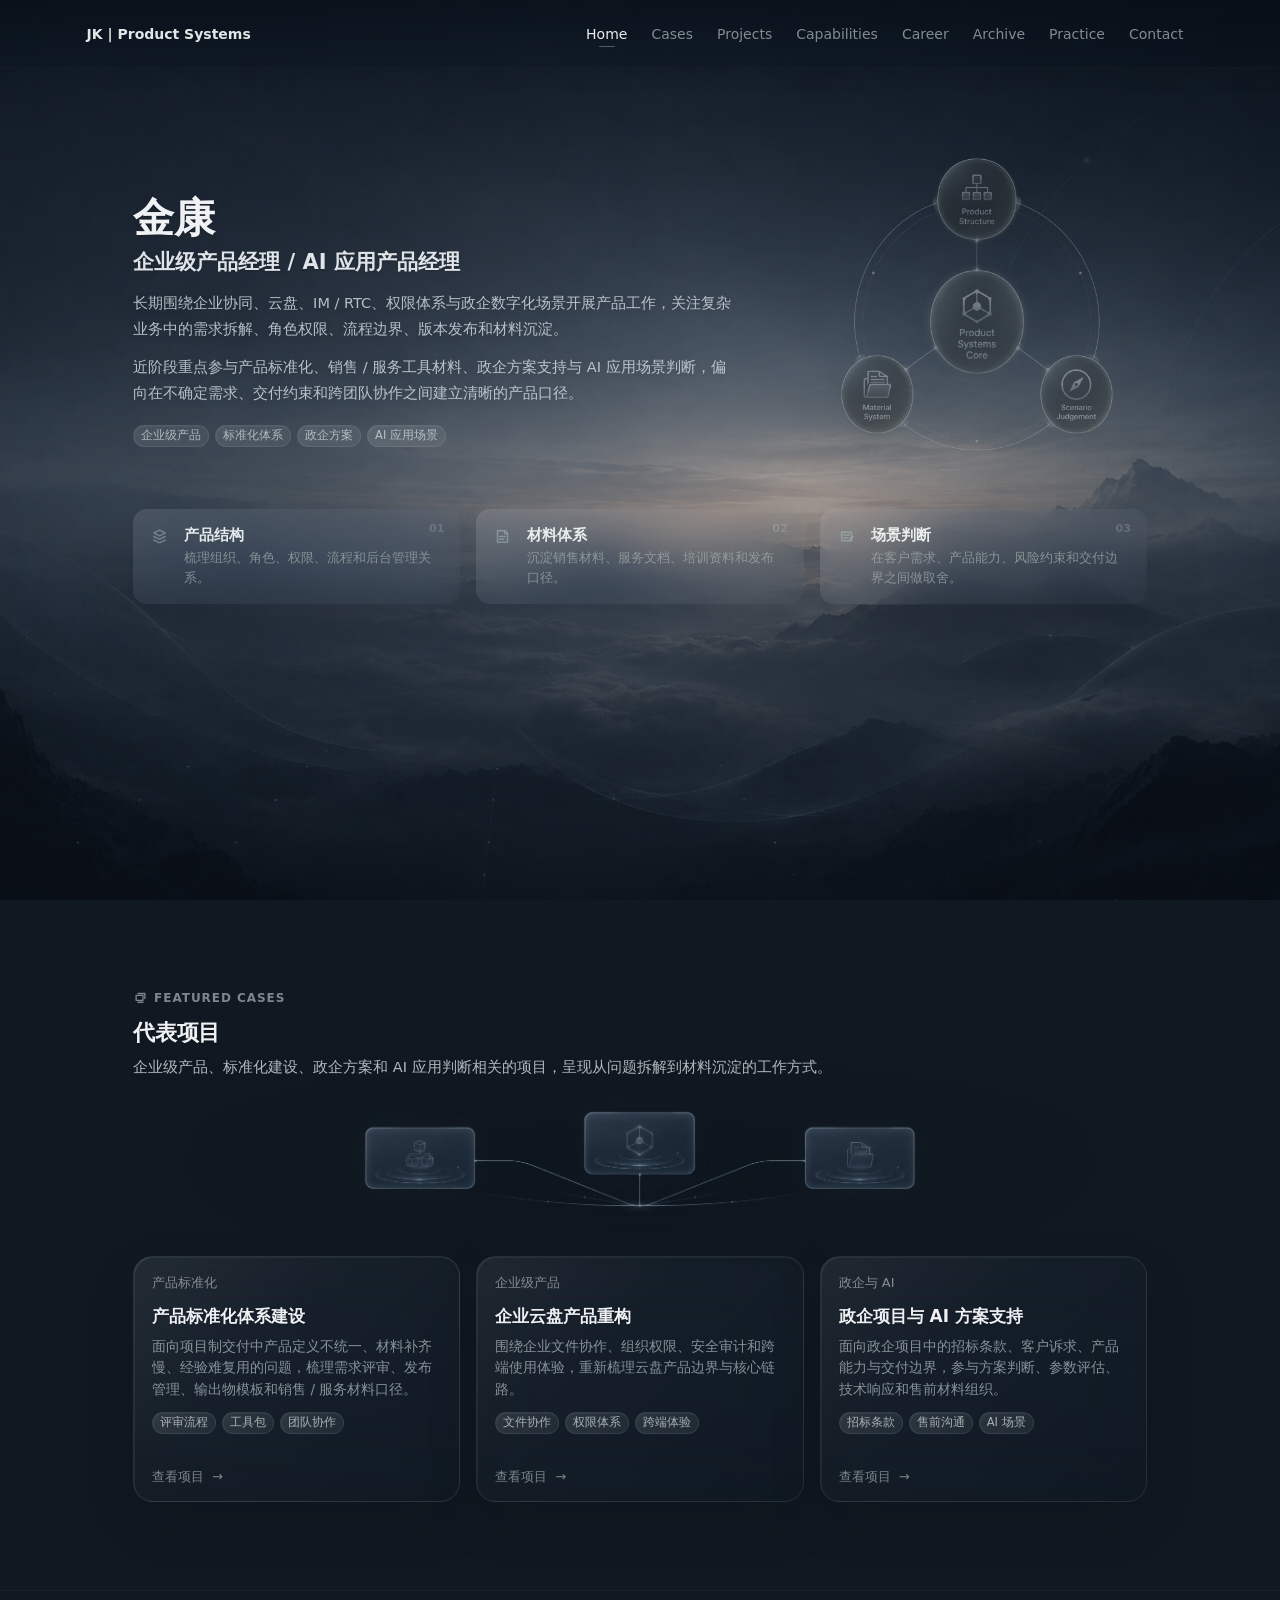
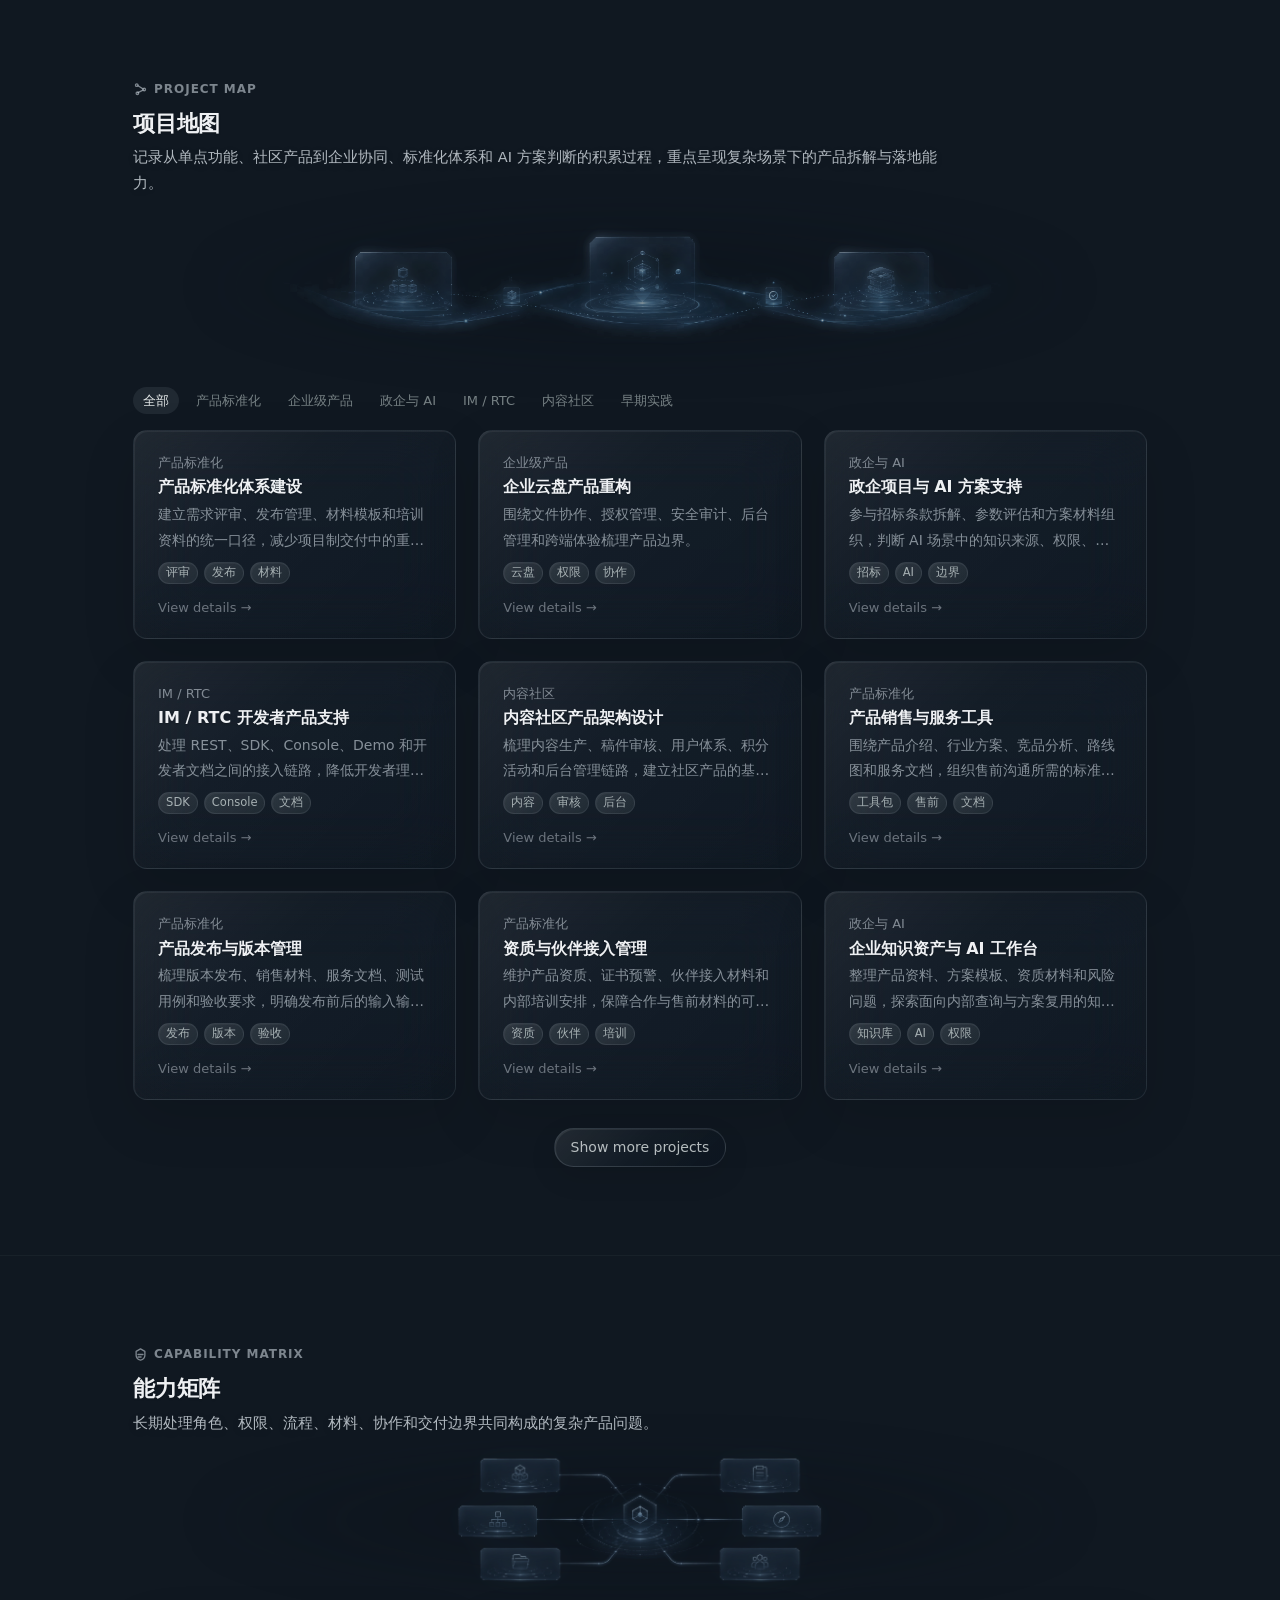
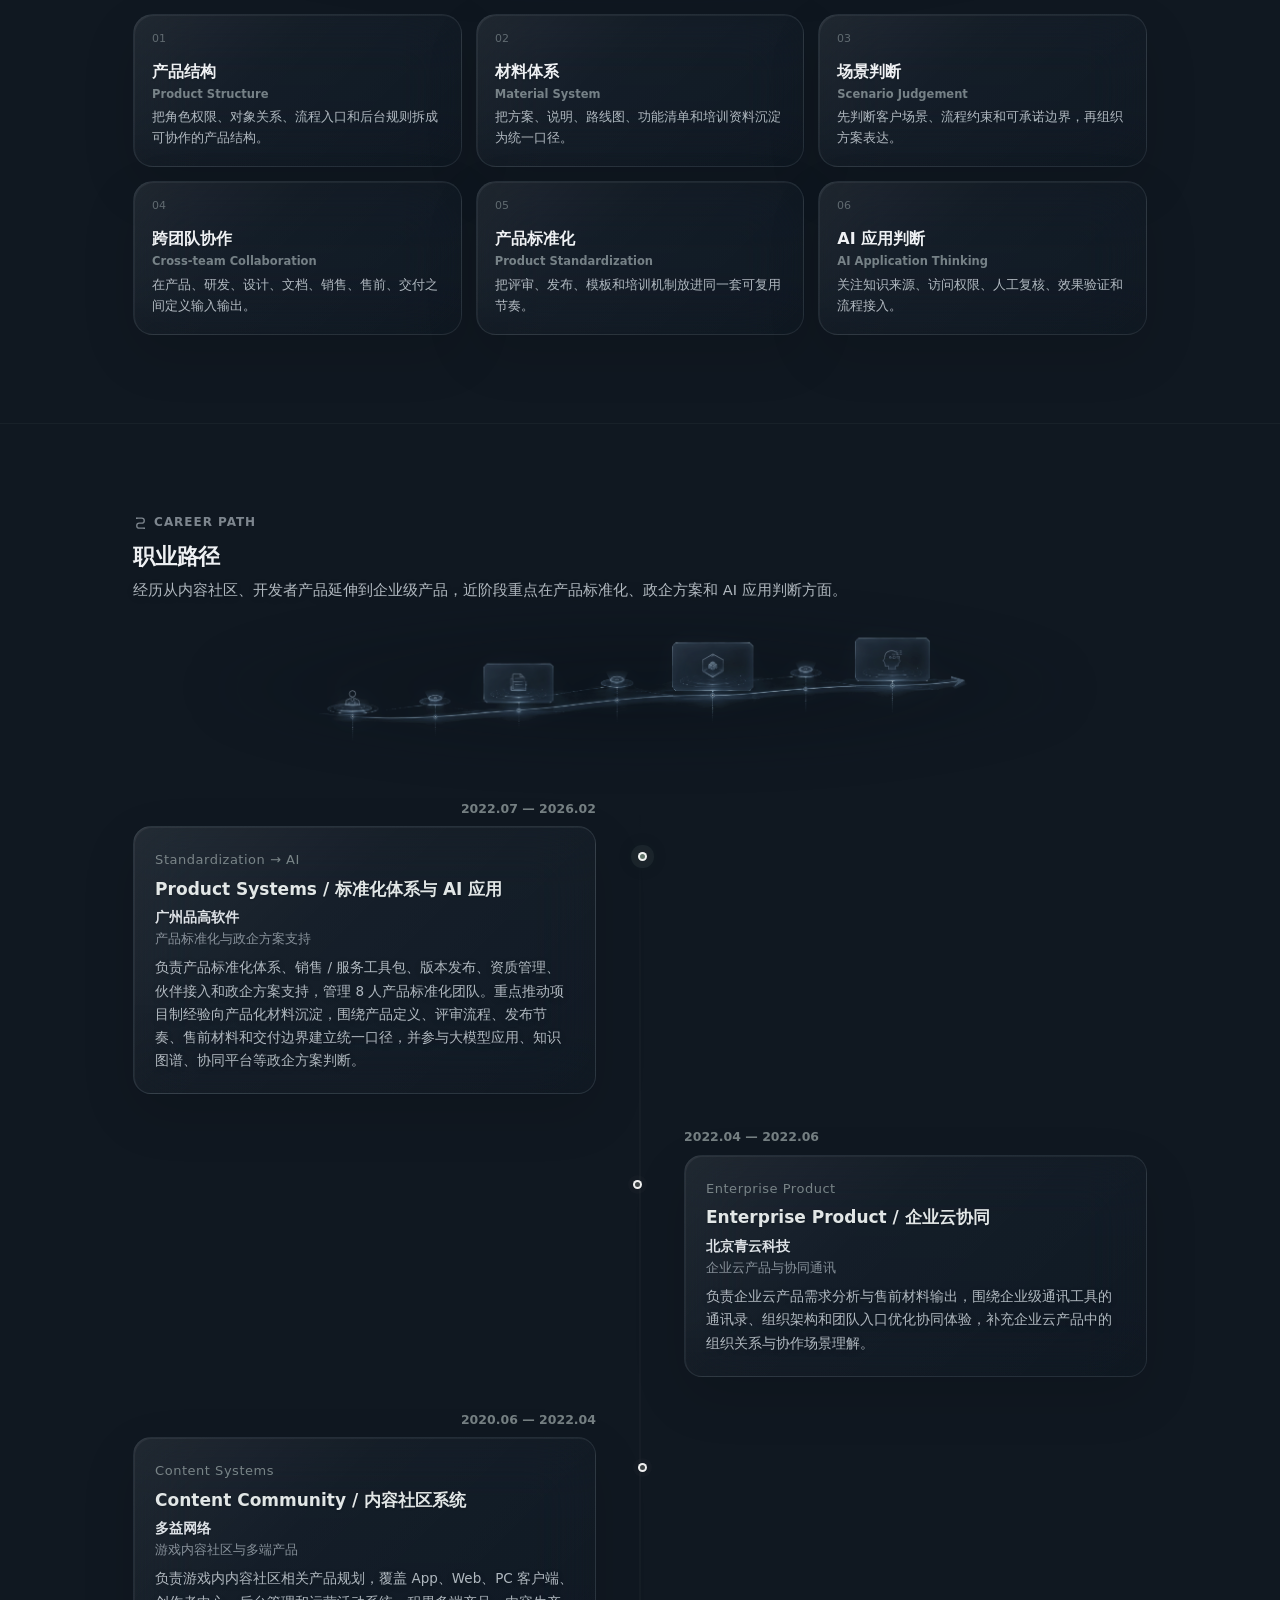
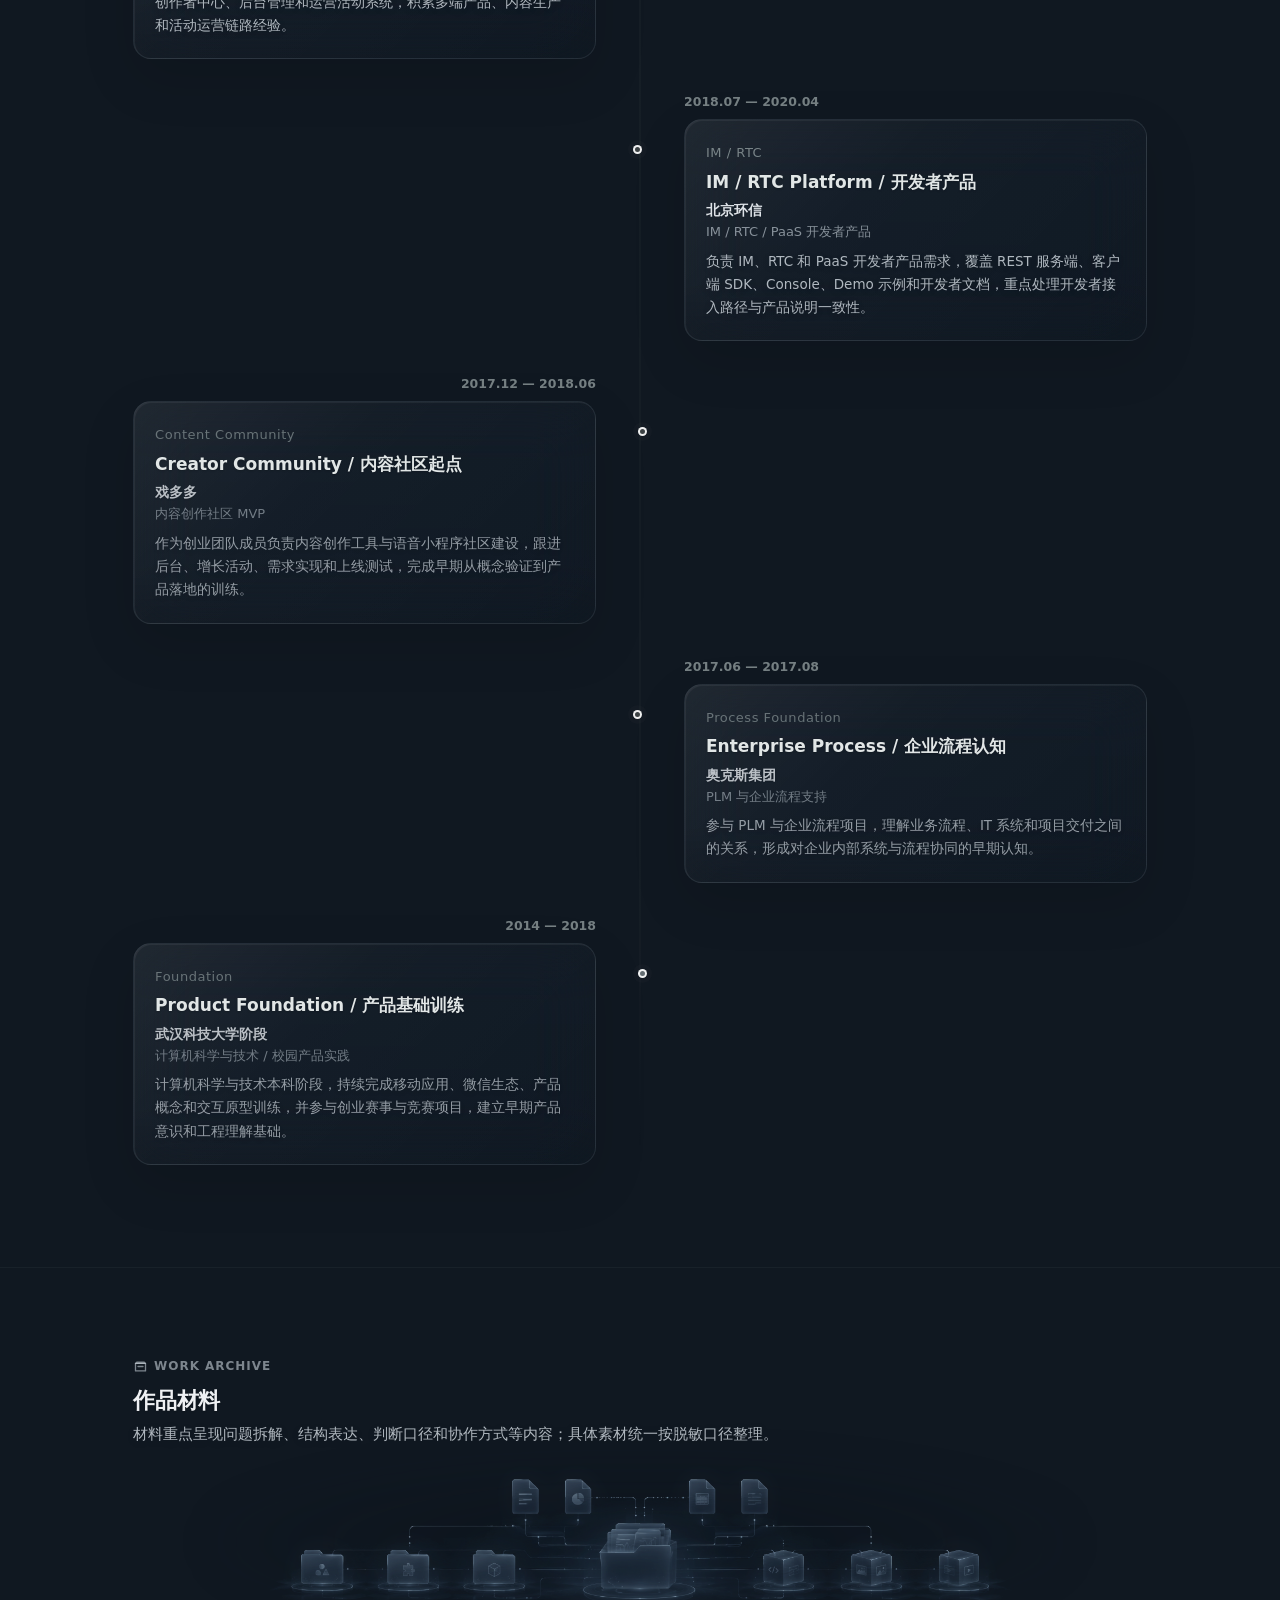
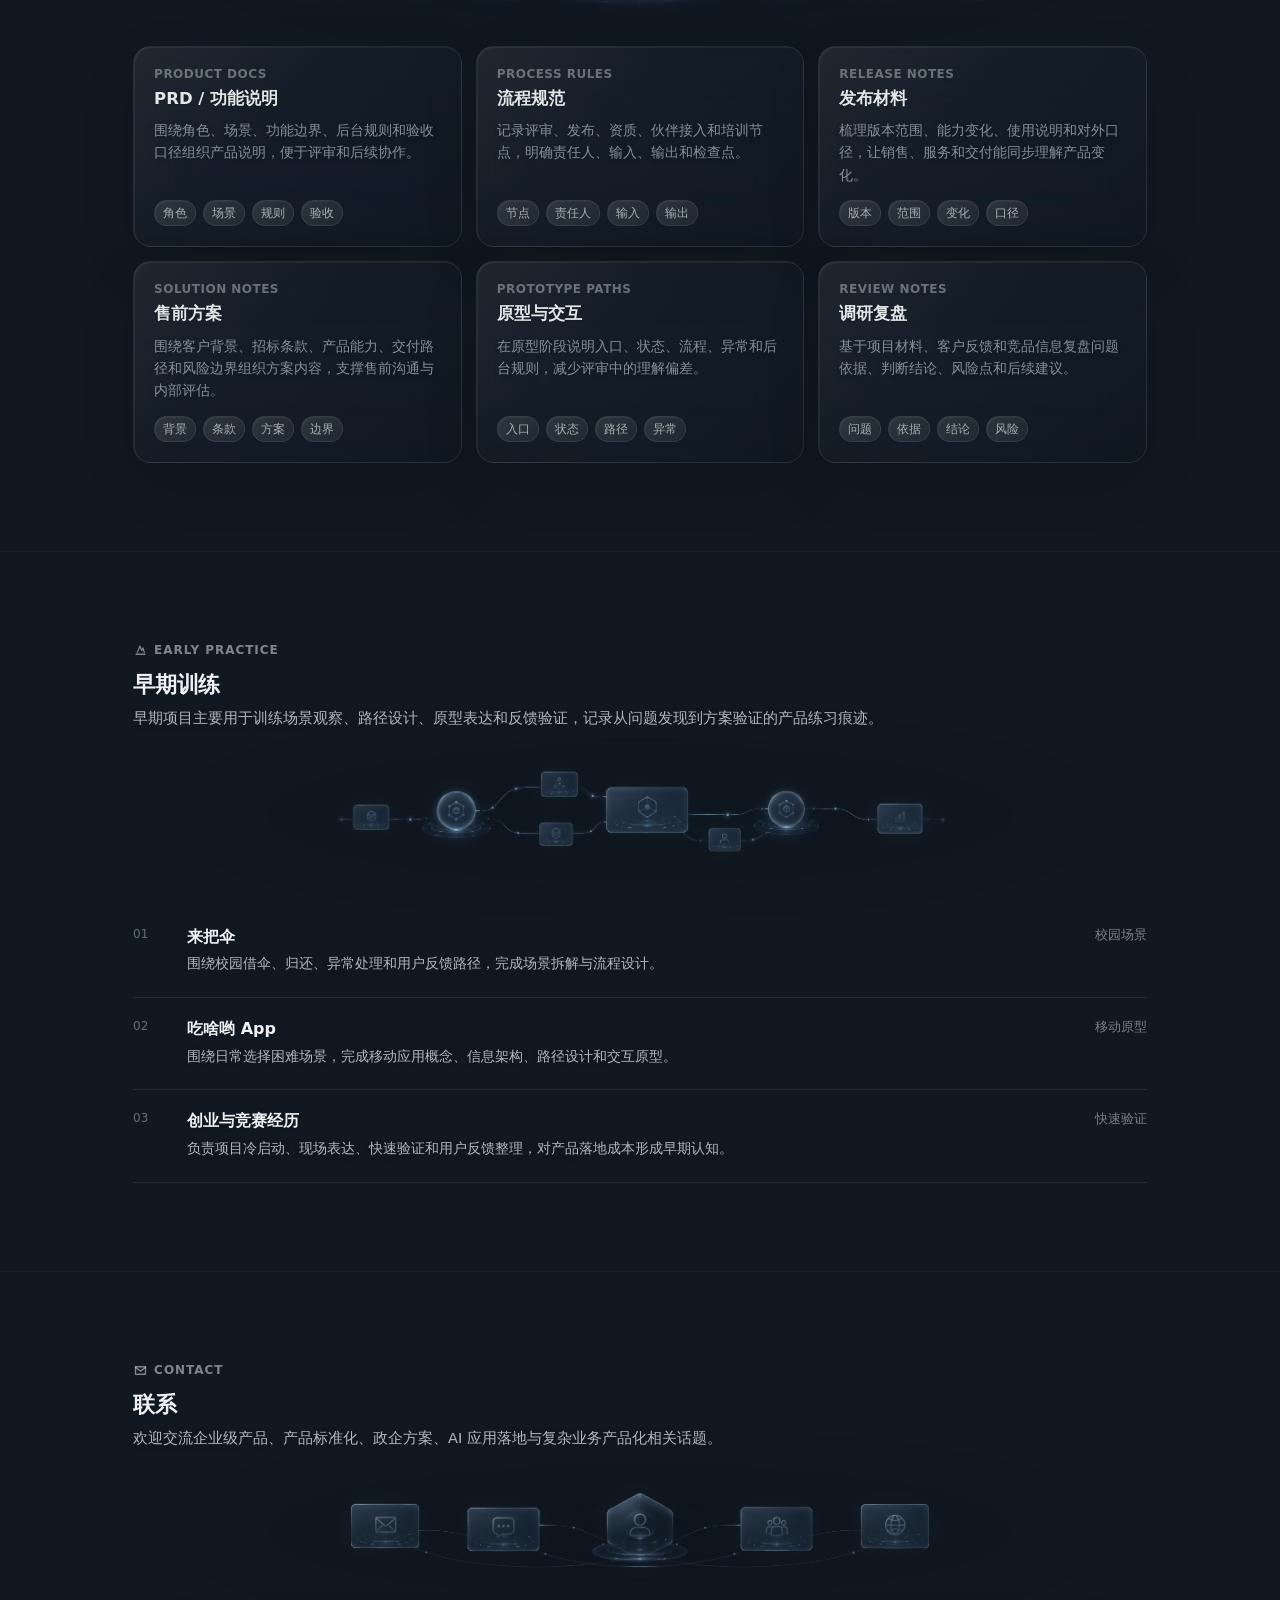
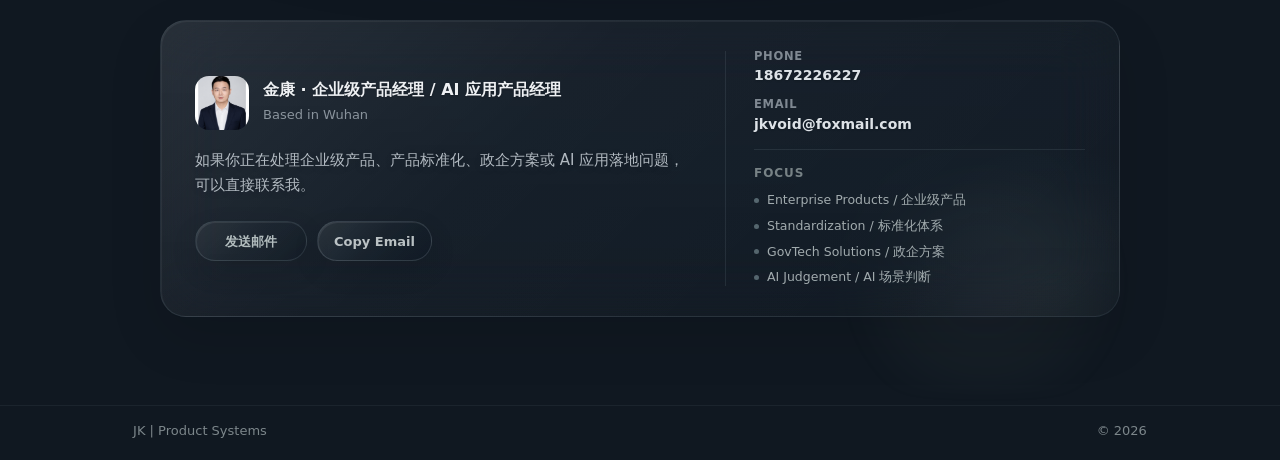
==== index.html @ fcf4d0f4 "update portfolio site" ====
<!doctype html>
<html lang="zh-CN">
<head>
  <meta charset="utf-8">
  <meta name="viewport" content="width=device-width, initial-scale=1">
  <title>JK | Product Systems</title>
  <meta name="description" content="金康的产品作品集，记录企业级产品、产品标准化、政企方案与 AI 应用相关的项目经历、材料体系和职业路径。">
  <link rel="icon" type="image/png" sizes="32x32" href="assets/favicon-32.png">
  <link rel="icon" type="image/png" sizes="48x48" href="assets/favicon-48.png">
  <link rel="apple-touch-icon" href="assets/apple-touch-icon.png">
  <link rel="stylesheet" href="assets/site.css?v=20260624-glass-polish">
</head>
<body id="top">
  <header class="site-header">
    <div class="site-container nav-shell">
      <a class="brand" href="#top" aria-label="返回首页" onclick="window.scrollTo(0, 0); window.history.pushState(null, '', '#top'); return false;">JK | Product Systems</a>
      <nav class="nav-links" aria-label="页面导航">
        <a href="#top" onclick="window.scrollTo(0, 0); window.history.pushState(null, '', '#top'); return false;">Home</a>
        <a href="#cases">Cases</a>
        <a href="#project-map">Projects</a>
        <a href="#capabilities">Capabilities</a>
        <a href="#career">Career</a>
        <a href="#archive">Archive</a>
        <a href="#early">Practice</a>
        <a href="#contact">Contact</a>
      </nav>
    </div>
  </header>

  <main>
    <section class="page-section hero" aria-labelledby="heroTitle">
      <div class="home-banner-section">
        <div class="home-banner">
          <img class="hero-banner" src="assets/generated/jk_website_assets/home-banner-product-systems.png" width="2172" height="724" alt="产品系统首页横幅图" decoding="async">
        </div>
      </div>
      <div class="site-container section-container hero-inner hero-layout home-intro-grid">
        <div class="hero-main hero-content home-intro-copy hero-copy">
          <h1 id="heroTitle" class="hero-name">金康</h1>
          <p class="hero-role">企业级产品经理 / AI 应用产品经理</p>
          <p class="hero-lead hero-copy">
            长期围绕企业协同、云盘、IM / RTC、权限体系与政企数字化场景开展产品工作，关注复杂业务中的需求拆解、角色权限、流程边界、版本发布和材料沉淀。
          </p>
          <p class="hero-lead hero-copy">
            近阶段重点参与产品标准化、销售 / 服务工具材料、政企方案支持与 AI 应用场景判断，偏向在不确定需求、交付约束和跨团队协作之间建立清晰的产品口径。
          </p>
          <div class="hero-keywords hero-tags home-tags" aria-label="核心方向">
            <span>企业级产品</span>
            <span>标准化体系</span>
            <span>政企方案</span>
            <span>AI 应用场景</span>
          </div>
          <div class="hero-actions" aria-label="首屏操作">
            <a class="hero-button hero-button--primary" href="#cases">查看代表项目</a>
            <a class="hero-button hero-button--secondary" href="#project-map">浏览项目地图</a>
          </div>
        </div>
        <div class="hero-stage hero-media" aria-hidden="true">
          <figure class="hero-stage__image-wrap">
            <img class="hero-stage__image hero-system-visual" src="assets/images/home_product_systems_true_alpha_clean.png" width="1122" height="1402" alt="" loading="lazy" decoding="async">
          </figure>
        </div>
      </div>
      <div class="site-container section-container method-strip hero-methods" aria-label="产品工作方法">
        <article>
          <svg viewBox="0 0 24 24" aria-hidden="true" focusable="false">
            <path d="M12 3 4 7l8 4 8-4-8-4Z"></path>
            <path d="m4 12 8 4 8-4"></path>
            <path d="m4 17 8 4 8-4"></path>
          </svg>
          <div>
            <h2>产品结构</h2>
            <p>梳理组织、角色、权限、流程和后台管理关系。</p>
          </div>
        </article>
        <article>
          <svg viewBox="0 0 24 24" aria-hidden="true" focusable="false">
            <path d="M8 4h8l3 3v13H5V4h3Z"></path>
            <path d="M15 4v4h4"></path>
            <path d="M8 12h8M8 16h6"></path>
          </svg>
          <div>
            <h2>材料体系</h2>
            <p>沉淀销售材料、服务文档、培训资料和发布口径。</p>
          </div>
        </article>
        <article>
          <svg viewBox="0 0 24 24" aria-hidden="true" focusable="false">
            <path d="M5 6h14v12H5z"></path>
            <path d="M8 10h2M12 10h4M8 14h5"></path>
            <path d="m16 14 2 2 3-4"></path>
          </svg>
          <div>
            <h2>场景判断</h2>
            <p>在客户需求、产品能力、风险约束和交付边界之间做取舍。</p>
          </div>
        </article>
      </div>
    </section>

    <section class="page-section section has-large-visual cases-section" id="cases" aria-labelledby="casesTitle">
      <div class="site-container section-container section-inner">
        <div class="section-heading">
          <span class="section-kicker">
            <svg class="kicker-icon" viewBox="0 0 24 24" aria-hidden="true" focusable="false">
              <path d="M5 7h11v8H5z"></path>
              <path d="M8 4h11v8"></path>
              <path d="M8 18h8"></path>
            </svg>
            FEATURED CASES
          </span>
          <h2 id="casesTitle">代表项目</h2>
          <p>企业级产品、标准化建设、政企方案和 AI 应用判断相关的项目，呈现从问题拆解到材料沉淀的工作方式。</p>
        </div>
        <figure class="section-illustration" aria-hidden="true">
          <img src="assets/images/section-illustrations-final/featured-cases.png" alt="" loading="lazy" decoding="async">
        </figure>
        <div class="case-grid cases-grid" id="featuredWork"></div>
      </div>
    </section>

    <section class="page-section section has-large-visual map-section" id="project-map" aria-labelledby="mapTitle">
      <div class="site-container section-container section-inner">
        <div class="section-heading">
          <span class="section-kicker">
            <svg class="kicker-icon" viewBox="0 0 24 24" aria-hidden="true" focusable="false">
              <path d="M6 7a2 2 0 1 0 0-4 2 2 0 0 0 0 4zM18 14a2 2 0 1 0 0-4 2 2 0 0 0 0 4zM7 20a2 2 0 1 0 0-4 2 2 0 0 0 0 4z"></path>
              <path d="M8 6l8 5M16 13l-8 4"></path>
            </svg>
            PROJECT MAP
          </span>
          <h2 id="mapTitle">项目地图</h2>
          <p>记录从单点功能、社区产品到企业协同、标准化体系和 AI 方案判断的积累过程，重点呈现复杂场景下的产品拆解与落地能力。</p>
        </div>
        <figure class="section-illustration" aria-hidden="true">
          <img src="assets/images/section-illustrations-final/projects-library.png" alt="" loading="lazy" decoding="async">
        </figure>
        <div class="map-controls">
          <div class="filter-bar" id="projectFilters" aria-label="项目分类筛选"></div>
        </div>
        <div class="project-map project-grid" id="projectLibrary"></div>
        <div class="map-actions">
          <button class="text-button" type="button" id="projectToggle" aria-expanded="false">Show more projects</button>
        </div>
      </div>
    </section>

    <section class="page-section section has-large-visual matrix-section" id="capabilities" aria-labelledby="capabilityTitle">
      <div class="site-container section-container section-inner">
        <div class="section-heading">
          <span class="section-kicker">
            <svg class="kicker-icon" viewBox="0 0 24 24" aria-hidden="true" focusable="false">
              <path d="M12 3l7 4v6c0 4-3 7-7 8-4-1-7-4-7-8V7z"></path>
              <path d="M8 12h8M8 16h5"></path>
            </svg>
            CAPABILITY MATRIX
          </span>
          <h2 id="capabilityTitle">能力矩阵</h2>
          <p>长期处理角色、权限、流程、材料、协作和交付边界共同构成的复杂产品问题。</p>
        </div>
        <figure class="section-illustration" aria-hidden="true">
          <img src="assets/images/section-illustrations-final/capability.png" alt="" loading="lazy" decoding="async">
        </figure>
        <div class="capability-matrix" id="capabilityMap"></div>
      </div>
    </section>

    <section class="page-section section has-large-visual career-section" id="career" aria-labelledby="careerTitle">
      <div class="site-container section-container section-inner career-layout">
        <div class="section-heading">
          <span class="section-kicker">
            <svg class="kicker-icon" viewBox="0 0 24 24" aria-hidden="true" focusable="false">
              <path d="M6 5h8a4 4 0 0 1 0 8H10a4 4 0 0 0 0 8h8"></path>
              <path d="M6 5h.01M18 21h.01"></path>
            </svg>
            CAREER PATH
          </span>
          <h2 id="careerTitle">职业路径</h2>
          <p>经历从内容社区、开发者产品延伸到企业级产品，近阶段重点在产品标准化、政企方案和 AI 应用判断方面。</p>
        </div>
        <figure class="section-illustration" aria-hidden="true">
          <img src="assets/images/section-illustrations-final/career-path.png" alt="" loading="lazy" decoding="async">
        </figure>
        <div class="timeline" id="careerPath"></div>
      </div>
    </section>

    <section class="page-section section has-large-visual archive-section" id="archive" aria-labelledby="archiveTitle">
      <div class="site-container section-container section-inner">
        <div class="section-heading">
          <span class="section-kicker">
            <svg class="kicker-icon" viewBox="0 0 24 24" aria-hidden="true" focusable="false">
              <path d="M4 7h16v12H4z"></path>
              <path d="M6 5h12l2 2H4z"></path>
              <path d="M8 12h8"></path>
            </svg>
            WORK ARCHIVE
          </span>
          <h2 id="archiveTitle">作品材料</h2>
          <p>材料重点呈现问题拆解、结构表达、判断口径和协作方式等内容；具体素材统一按脱敏口径整理。</p>
        </div>
        <figure class="section-illustration" aria-hidden="true">
          <img src="assets/images/section-illustrations-final/work-archive.png" alt="" loading="lazy" decoding="async">
        </figure>
        <div class="materials-wall archive-grid" id="workArchive"></div>
      </div>
    </section>

    <section class="page-section section has-large-visual early-section" id="early" aria-labelledby="earlyTitle">
      <div class="site-container section-container section-inner early-layout">
        <div class="section-heading">
          <span class="section-kicker">
            <svg class="kicker-icon" viewBox="0 0 24 24" aria-hidden="true" focusable="false">
              <path d="M5 18h14"></path>
              <path d="M7 15l4-10 3 7 2-4 2 7"></path>
            </svg>
            EARLY PRACTICE
          </span>
          <h2 id="earlyTitle">早期训练</h2>
          <p>早期项目主要用于训练场景观察、路径设计、原型表达和反馈验证，记录从问题发现到方案验证的产品练习痕迹。</p>
        </div>
        <figure class="section-illustration" aria-hidden="true">
          <img src="assets/images/section-illustrations-final/early-practice.png" alt="" loading="lazy" decoding="async">
        </figure>
        <div class="early-list" id="earlyPractice"></div>
      </div>
    </section>

    <section class="page-section section contact-section" id="contact" aria-labelledby="contactTitle">
      <div class="site-container section-container section-inner contact-layout">
        <div class="section-heading">
          <span class="section-kicker">
            <svg class="kicker-icon" viewBox="0 0 24 24" aria-hidden="true" focusable="false">
              <path d="M4 6h16v12H4z"></path>
              <path d="M4 7l8 6 8-6"></path>
            </svg>
            CONTACT
          </span>
          <h2 id="contactTitle">联系</h2>
          <p>欢迎交流企业级产品、产品标准化、政企方案、AI 应用落地与复杂业务产品化相关话题。</p>
        </div>
        <figure class="section-illustration" aria-hidden="true">
          <img src="assets/images/section-illustrations-final/contact.png" alt="" loading="lazy" decoding="async">
        </figure>
        <div class="contact-panel">
          <div class="contact-body" id="contactBody"></div>
        </div>
      </div>
    </section>
  </main>

  <footer class="site-footer">
    <div class="site-container section-container footer-inner">
      <span>JK | Product Systems</span>
      <span>© 2026</span>
    </div>
  </footer>

  <script src="assets/site.js?v=20260613-final-polish"></script>
</body>
</html>
---- assets/site.css ----
:root {
  --page-max: 1240px;
  --header-height: 68px;
  --section-anchor-offset: 96px;
  --section-padding-top: clamp(64px, 7vw, 88px);
  --section-padding-bottom: clamp(64px, 7vw, 88px);
  --section-content-gap: 28px;
  --section-gap: 96px;
  --content-max: 1180px;
  --container-pad: clamp(24px, 4.5vw, 64px);
  --bg: #F3F1EC;
  --bg-soft: #F8F6F2;
  --surface: rgba(255, 255, 255, 0.9);
  --surface-plain: #FFFFFF;
  --surface-soft: rgba(246, 244, 240, 0.92);
  --surface-glass: rgba(255, 255, 255, 0.72);
  --tag: rgba(237, 236, 232, 0.94);
  --tag-text: #595C59;
  --ink: #101412;
  --heading: #202722;
  --text: #424542;
  --muted: #676B67;
  --faint: #878A84;
  --line: rgba(92, 96, 92, 0.14);
  --line-strong: rgba(64, 68, 64, 0.22);
  --accent-soft: #E7E4DE;
  --accent-muted: #6B746F;
  --accent-blue: #AFC1C8;
  --accent-sage: #BFC7C1;
  --accent-warm: #D8CCB8;
  --shadow: 0 12px 26px rgba(37, 41, 37, 0.07);
  --shadow-soft: 0 8px 18px rgba(37, 41, 37, 0.05);
  --shadow-glow: 0 16px 34px rgba(96, 105, 100, 0.08);
  --max: var(--page-max);
  --radius: 14px;
  --radius-lg: 28px;
  --ease: 200ms ease;
  --motion-ease: cubic-bezier(0.22, 0.61, 0.36, 1);
  --motion-soft: cubic-bezier(0.16, 1, 0.3, 1);
  --motion-duration: 680ms;
  --content-pad: clamp(64px, 10.4vw, 176px);
}

* {
  box-sizing: border-box;
}

html {
  scroll-behavior: smooth;
  scroll-padding-top: var(--section-anchor-offset);
}

section[id],
.page-section,
.section,
.section-block {
  scroll-margin-top: var(--section-anchor-offset);
}

body {
  position: relative;
  isolation: isolate;
  margin: 0;
  overflow-x: hidden;
  min-height: 100vh;
  background:
    linear-gradient(180deg, rgba(255, 255, 255, 0.36) 0%, rgba(246, 245, 242, 0.8) 42%, var(--bg) 100%),
    var(--bg);
  color: var(--text);
  font-family: Inter, "PingFang SC", "Microsoft YaHei", system-ui, sans-serif;
  font-size: 15.5px;
  font-weight: 400;
  line-height: 1.68;
  letter-spacing: 0;
}

body::before,
body::after {
  content: "";
  position: fixed;
  inset: 0;
  pointer-events: none;
}

body::before {
  z-index: -2;
  background:
    radial-gradient(ellipse at 18% 12%, rgba(186, 204, 214, 0.2), transparent 34%),
    radial-gradient(ellipse at 82% 6%, rgba(232, 220, 202, 0.22), transparent 32%),
    radial-gradient(ellipse at 62% 48%, rgba(248, 248, 246, 0.82), transparent 42%),
    radial-gradient(ellipse at 18% 78%, rgba(219, 225, 229, 0.18), transparent 36%),
    radial-gradient(ellipse at 86% 86%, rgba(225, 213, 198, 0.16), transparent 34%);
  filter: blur(18px);
  opacity: 0.92;
  transform: translate3d(0, 0, 0) scale(1.06);
  animation: ambientDrift 24s var(--motion-soft) infinite alternate;
}

body::after {
  z-index: -1;
  opacity: 0.24;
  background-image:
    radial-gradient(circle at center, rgba(58, 58, 54, 0.032) 0 0.7px, transparent 0.8px),
    linear-gradient(rgba(70, 70, 66, 0.026) 1px, transparent 1px),
    linear-gradient(90deg, rgba(70, 70, 66, 0.022) 1px, transparent 1px);
  background-size: 9px 9px, 64px 64px, 64px 64px;
  mask-image: linear-gradient(180deg, rgba(0, 0, 0, 0.44), rgba(0, 0, 0, 0.13) 62%, transparent);
}

@keyframes ambientDrift {
  from {
    transform: translate3d(-1.2%, -0.8%, 0) scale(1.04);
  }

  to {
    transform: translate3d(1.2%, 1%, 0) scale(1.08);
  }
}

a {
  color: inherit;
  text-decoration: none;
}

button {
  font: inherit;
}

img,
svg {
  display: block;
}

img {
  max-width: 100%;
  height: auto;
}

.responsive-illustration {
  width: 100%;
  height: auto;
  min-height: 0;
  margin: 0;
  overflow: visible;
  border: 0;
  border-radius: 0;
  background: transparent;
  box-shadow: none;
  padding: 0;
  line-height: 0;
  transform: none;
  filter: none;
  opacity: 1;
  mix-blend-mode: normal;
}

.responsive-illustration img {
  display: block;
  width: auto;
  max-width: 100%;
  height: auto;
  max-height: none;
  margin: 0 auto;
  border-radius: 0;
  object-fit: contain;
  object-position: center;
  background: transparent;
  opacity: 1;
  filter: none;
  transform: none;
  mix-blend-mode: normal;
}

.responsive-illustration--hero-side {
  --illustration-max: 320px;
}

.responsive-illustration--section-wide {
  --illustration-max: 960px;
}

.responsive-illustration--section-medium {
  --illustration-max: 840px;
}

.responsive-illustration--contact {
  --illustration-max: 290px;
}

.site-container,
.nav-inner,
.section-container,
.section-inner,
.page-shell,
.nav-shell {
  width: auto;
  max-width: var(--page-max);
  box-sizing: content-box;
  margin: 0 auto;
  padding-left: var(--container-pad);
  padding-right: var(--container-pad);
}

.site-header {
  position: sticky;
  top: 0;
  z-index: 40;
  isolation: isolate;
  width: 100%;
  height: var(--header-height);
  max-width: none;
  margin: 0;
  margin-bottom: 0;
  border-radius: 0;
  border-bottom: 1px solid rgba(255, 255, 255, 0.32);
  background: rgba(246, 243, 237, 0.46);
  backdrop-filter: blur(14px) saturate(116%);
  -webkit-backdrop-filter: blur(14px) saturate(116%);
  transition: background 260ms var(--motion-ease), border-color 260ms var(--motion-ease), box-shadow 260ms var(--motion-ease);
}

body.is-scrolled .site-header,
.site-header.is-scrolled {
  border-bottom-color: rgba(113, 120, 111, 0.16);
  background: rgba(255, 255, 255, 0.72);
  box-shadow: 0 10px 28px rgba(43, 48, 45, 0.06);
}

main {
  width: 100%;
  max-width: none;
  margin: 0;
  padding-top: 0;
  overflow: visible;
  border-radius: 0;
  background: transparent;
}

.nav-shell {
  height: var(--header-height);
  min-height: var(--header-height);
  display: flex;
  align-items: center;
  justify-content: space-between;
  gap: 22px;
}

.brand {
  display: flex;
  align-items: center;
  color: var(--ink);
  font-size: 14px;
  font-weight: 620;
  line-height: 1;
  white-space: nowrap;
}

.nav-links {
  display: flex;
  align-items: center;
  gap: 4px;
  color: var(--muted);
  font-size: 14px;
  font-weight: 500;
  line-height: 1;
}

.nav-links a {
  display: flex;
  align-items: center;
  position: relative;
  min-height: 34px;
  border: 1px solid transparent;
  border-radius: 999px;
  padding: 0 10px;
  transition: background var(--ease), border-color var(--ease), color var(--ease), transform var(--ease);
}

.nav-links a::after {
  content: "";
  position: absolute;
  left: 50%;
  bottom: 5px;
  width: 13px;
  height: 1.5px;
  border-radius: 999px;
  background: var(--accent-muted);
  opacity: 0;
  transform: translateX(-50%) scaleX(0.4);
  transition: opacity 200ms ease, transform 200ms ease;
}

.nav-links a:hover,
.nav-links a:focus-visible,
.nav-links a.is-active {
  color: var(--ink);
  background: rgba(255, 255, 255, 0.54);
  border-color: rgba(113, 120, 111, 0.12);
  outline: none;
}

.nav-links a:hover,
.nav-links a:focus-visible {
  transform: translateY(-1px);
}

.nav-links a.is-active::after {
  opacity: 0.72;
  transform: translateX(-50%) scaleX(1);
}

.page-section {
  width: 100%;
}

.hero {
  position: relative;
  overflow: hidden;
  min-height: calc(100svh - var(--header-height));
  padding: 0 0 24px;
}

.home-banner-section {
  display: none;
  position: absolute;
  top: 0;
  right: 0;
  left: 0;
  z-index: 0;
  width: 100%;
  height: clamp(220px, 28vw, 360px);
  overflow: hidden;
  pointer-events: none;
}

.home-banner {
  width: 100%;
  height: 100%;
  margin: 0;
  overflow: hidden;
}

.hero-banner {
  width: 100%;
  height: 100%;
  max-height: none;
  margin: 0;
  overflow: hidden;
  border-radius: 0;
  background: transparent;
  box-shadow: none;
  object-fit: cover;
  object-position: center center;
  opacity: 0.42;
  filter: saturate(1) contrast(1.02);
  mask-image: linear-gradient(180deg, rgba(0, 0, 0, 0.68), rgba(0, 0, 0, 0.24) 48%, transparent 100%);
}

.section-kicker {
  display: inline-flex;
  align-items: center;
  gap: 6px;
  color: var(--muted);
  font-size: 12px;
  font-weight: 620;
  letter-spacing: 0.08em;
  line-height: 1.2;
  text-transform: uppercase;
}

.kicker-icon {
  width: 15px;
  height: 15px;
  flex: 0 0 auto;
  color: currentColor;
}

.kicker-icon path,
.method-strip svg path,
.case-visual svg path {
  fill: none;
  stroke: currentColor;
  stroke-linecap: round;
  stroke-linejoin: round;
  stroke-width: 2.1;
}

.hero-main {
  position: relative;
  z-index: 2;
  grid-column: 1;
  max-width: 720px;
  margin-top: 0;
}

.hero-inner {
  position: relative;
  z-index: 2;
  display: grid;
  grid-template-columns: minmax(0, 1fr) minmax(280px, 34%);
  gap: clamp(40px, 5vw, 64px);
  align-items: center;
  padding-top: clamp(28px, 4vh, 36px);
  padding-bottom: 0;
}

.home-intro-visual,
.home-system-visual {
  margin: 0;
  width: min(100%, var(--illustration-max, 500px));
  max-width: var(--illustration-max, 500px);
  justify-self: end;
  align-self: start;
  display: flex;
  align-items: center;
  justify-content: flex-end;
  overflow: visible;
  border: 0;
  border-radius: 0;
  background: transparent;
  box-shadow: none;
  padding: 0;
}

.home-intro-visual img,
.home-system-visual img {
  max-width: 100%;
  width: auto;
  height: auto;
  max-height: none;
  border-radius: 0;
  object-fit: contain;
  object-position: center;
  background: transparent;
  opacity: 1;
}

.hero-stage {
  position: relative;
  z-index: 0;
  justify-self: end;
  display: block;
  width: min(100%, 340px);
  min-width: 0;
  margin: 0;
  padding: 0;
  overflow: visible;
  border: 0;
  border-radius: 0;
  background: none;
  box-shadow: none;
  pointer-events: none;
}

.hero-stage::before,
.hero-stage::after {
  display: none;
}

.hero-stage__image-wrap {
  display: block;
  width: 100%;
  margin: 0;
}

.hero-stage__image,
.hero-system-visual {
  display: block;
  width: 100%;
  max-width: none;
  height: auto;
  margin: 0;
  background: transparent;
  opacity: 0.49;
  filter: saturate(0.26) contrast(0.88) brightness(0.9);
  mix-blend-mode: screen;
}

.hero h1 {
  margin: 9px 0 6px;
  color: var(--ink);
  font-size: clamp(28px, 3.2vw, 42px);
  font-weight: 680;
  line-height: 1.15;
  letter-spacing: 0;
}

.hero-role {
  margin: 0;
  color: var(--heading);
  font-size: clamp(17px, 1.65vw, 21px);
  font-weight: 620;
  line-height: 1.42;
}

.hero-lead {
  max-width: 620px;
  margin: 13px 0 0;
  color: var(--text);
  font-size: 14.5px;
  line-height: 1.78;
}

.hero-keywords,
.tag-row,
.structure-list {
  display: flex;
  flex-wrap: wrap;
  gap: 6px;
}

.hero-keywords {
  margin-top: 18px;
}

.tag,
.hero-keywords span,
.structure-list span {
  display: inline-flex;
  align-items: center;
  min-height: 22px;
  border-radius: 999px;
  background: var(--tag);
  color: rgba(89, 92, 89, 0.78);
  font-size: 11.5px;
  font-weight: 450;
  line-height: 1.2;
  padding: 2px 7px;
  white-space: nowrap;
  transition: background var(--ease), color var(--ease);
}

.tag:hover,
.hero-keywords span:hover,
.structure-list span:hover {
  background: rgba(232, 230, 224, 0.92);
  color: #5F625F;
}

.hero-actions {
  display: flex;
  flex-wrap: wrap;
  gap: 10px;
  margin-top: 22px;
}

.hero-button {
  display: inline-flex;
  align-items: center;
  justify-content: center;
  min-height: 42px;
  border: 1px solid transparent;
  border-radius: 999px;
  font-size: 14px;
  font-weight: 620;
  line-height: 1;
  padding: 0 18px;
  transition: transform var(--ease), background var(--ease), border-color var(--ease), color var(--ease), box-shadow var(--ease);
}

.hero-button:hover,
.hero-button:focus-visible {
  outline: none;
  transform: translateY(-1px);
}

.hero-button--primary {
  background: var(--heading);
  color: #FFFFFF;
  box-shadow: 0 14px 28px rgba(43, 48, 45, 0.14);
}

.hero-button--primary:hover,
.hero-button--primary:focus-visible {
  background: #1F2521;
  box-shadow: 0 18px 34px rgba(43, 48, 45, 0.18);
}

.hero-button--secondary {
  border-color: rgba(104, 121, 112, 0.22);
  background: rgba(255, 255, 255, 0.5);
  color: var(--heading);
}

.hero-button--secondary:hover,
.hero-button--secondary:focus-visible {
  border-color: rgba(104, 121, 112, 0.34);
  background: rgba(255, 255, 255, 0.78);
}

.hero-orbit-card {
  position: absolute;
  z-index: 3;
  display: none;
  gap: 3px;
  min-width: 118px;
  border: 1px solid rgba(96, 102, 99, 0.1);
  border-radius: 16px;
  background: rgba(255, 255, 255, 0.62);
  box-shadow: 0 8px 18px rgba(37, 41, 37, 0.05);
  backdrop-filter: blur(8px) saturate(102%);
  -webkit-backdrop-filter: blur(8px) saturate(102%);
  padding: 8px 10px;
}

.hero-orbit-card span {
  color: var(--muted);
  font-size: 11px;
  font-weight: 620;
  letter-spacing: 0.04em;
  line-height: 1.2;
  text-transform: uppercase;
}

.hero-orbit-card strong {
  color: var(--heading);
  font-size: 12.5px;
  font-weight: 620;
  line-height: 1.3;
}

.hero-orbit-card--top {
  top: 42px;
  right: 42px;
}

.hero-orbit-card--left {
  bottom: 90px;
  left: 24px;
}

.hero-orbit-card--right {
  right: 24px;
  bottom: 54px;
}

@keyframes heroAura {
  from {
    transform: rotate(0deg) scale(1);
  }

  to {
    transform: rotate(360deg) scale(1.02);
  }
}

.hero-methods {
  display: grid;
  grid-template-columns: repeat(3, minmax(0, 1fr));
  gap: 16px;
  margin-top: -20px;
  padding-top: 0;
  border-top: 0;
}

.method-strip article {
  position: relative;
  display: grid;
  grid-template-columns: 24px minmax(0, 1fr);
  gap: 9px;
  align-items: start;
  border: 0;
  border-radius: var(--radius);
  background:
    linear-gradient(
      180deg,
      transparent 0%,
      rgba(3, 8, 14, 0.04) 62%,
      rgba(3, 8, 14, 0.095) 100%
    ),
    linear-gradient(
      135deg,
      rgba(255, 255, 255, 0.116) 0%,
      rgba(255, 255, 255, 0.05) 38%,
      rgba(255, 255, 255, 0.02) 100%
    );
  box-shadow: 0 22px 60px rgba(0, 0, 0, 0.14);
  backdrop-filter: blur(24px) saturate(128%);
  -webkit-backdrop-filter: blur(24px) saturate(128%);
  padding: 16px 18px;
}

.method-strip article::after {
  position: absolute;
  top: 14px;
  right: 16px;
  color: var(--faint);
  font-size: 11px;
  font-weight: 600;
  line-height: 1;
  opacity: 0.52;
}

.method-strip article:nth-child(1)::after {
  content: "01";
}

.method-strip article:nth-child(2)::after {
  content: "02";
}

.method-strip article:nth-child(3)::after {
  content: "03";
}

.method-strip svg {
  width: 17px;
  height: 17px;
  margin-top: 3px;
  color: var(--accent-muted);
  opacity: 0.58;
}

.method-strip h2 {
  margin: 0;
  color: var(--ink);
  font-size: 15px;
  font-weight: 620;
  line-height: 1.35;
}

.method-strip p {
  margin: 3px 0 0;
  color: var(--muted);
  font-size: 13px;
  line-height: 1.55;
}

.section {
  padding: var(--section-padding-top) 0 var(--section-padding-bottom);
}

.section + .section {
  border-top: 1px solid rgba(218, 216, 205, 0.78);
}

.section .section-inner {
  position: relative;
}

.section-heading {
  position: relative;
  z-index: 3;
  width: 100%;
  max-width: 820px;
  min-height: 0;
  margin-bottom: 0;
}

.section-heading h2 {
  margin: 5px 0 0;
  color: var(--ink);
  font-size: 22px;
  font-weight: 650;
  line-height: 1.25;
  letter-spacing: -0.01em;
}

.section-heading p {
  margin: 8px 0 0;
  color: var(--muted);
  font-size: 14.5px;
  line-height: 1.75;
}

.section-illustration {
  position: relative;
  z-index: 2;
  display: block;
  isolation: isolate;
  width: min(100%, 960px);
  max-height: 132px;
  margin: 18px auto 24px;
  line-height: 0;
}

.section-illustration::before {
  content: "";
  position: absolute;
  z-index: 0;
  inset: -10px 5%;
  border-radius: 999px;
  background: radial-gradient(ellipse at center, rgba(5, 12, 20, 0.32), rgba(5, 12, 20, 0.14) 48%, transparent 76%);
  filter: blur(18px);
  pointer-events: none;
}

.cases-section .section-illustration {
  max-height: 130px;
}

.map-section .section-illustration {
  max-height: 145px;
}

.matrix-section .section-illustration,
.career-section .section-illustration {
  max-height: 132px;
}

.archive-section .section-illustration {
  max-height: 152px;
}

.early-section .section-illustration {
  max-height: 128px;
}

.contact-section .section-illustration {
  max-height: 122px;
}

.section-illustration img {
  position: relative;
  z-index: 1;
  display: block;
  width: auto;
  max-width: 100%;
  height: auto;
  max-height: inherit;
  margin: 0 auto;
  object-fit: contain;
  object-position: center;
  background: transparent;
  opacity: 0.72;
  filter: brightness(0.96) contrast(1.06) saturate(0.9) drop-shadow(0 0 14px rgba(170, 205, 235, 0.18));
}

.map-controls,
.project-map,
.capability-matrix,
.timeline,
.materials-wall,
.early-list,
.contact-panel {
  position: relative;
  z-index: 2;
}

.cases-section .section-heading {
  width: 100%;
  min-height: 0;
}

.case-grid {
  display: grid;
  grid-template-columns: repeat(3, minmax(0, 1fr));
  gap: 16px;
  align-items: stretch;
  isolation: isolate;
  margin-top: var(--section-content-gap);
}

.case-card {
  position: relative;
  display: flex;
  flex-direction: column;
  min-height: 246px;
  overflow: hidden;
  border-radius: 20px;
  border: 1px solid rgba(92, 96, 92, 0.12);
  background:
    linear-gradient(160deg, rgba(255, 255, 255, 0.92), rgba(245, 244, 241, 0.88));
  box-shadow: var(--shadow-soft);
  padding: 18px;
  transform: none;
  transition: transform 260ms var(--motion-ease), background var(--ease), border-color var(--ease), box-shadow var(--ease);
}

.case-card--primary {
  order: initial;
  min-height: 246px;
  border-color: rgba(92, 96, 92, 0.14);
  background:
    linear-gradient(160deg, rgba(255, 255, 255, 0.96), rgba(246, 245, 242, 0.92));
  box-shadow: 0 10px 22px rgba(37, 41, 37, 0.06);
  transform: none;
}

.case-card--secondary:nth-child(2) {
  order: initial;
}

.case-card--secondary:nth-child(3) {
  order: initial;
}

.case-card-surface {
  position: absolute;
  inset: 0;
  pointer-events: none;
  background:
    linear-gradient(90deg, transparent, rgba(255, 255, 255, 0.36), transparent),
    linear-gradient(rgba(96, 108, 99, 0.042) 1px, transparent 1px),
    linear-gradient(90deg, rgba(96, 108, 99, 0.038) 1px, transparent 1px);
  background-size: 100% 100%, 38px 38px, 38px 38px;
  opacity: 0.22;
  mask-image: radial-gradient(circle at 50% 38%, rgba(0, 0, 0, 0.88), transparent 76%);
  transition: opacity var(--ease);
}

.case-card:hover,
.project-card:hover,
.material-card:hover,
.timeline-content:hover {
  background: var(--surface-plain);
  border-color: rgba(74, 80, 78, 0.16);
  box-shadow: 0 12px 24px rgba(37, 41, 37, 0.07);
  transform: translateY(-3px);
}

.cases-section .case-card:hover {
  border-color: rgba(86, 92, 89, 0.18);
  box-shadow: 0 12px 26px rgba(37, 41, 37, 0.07);
  transform: translateY(-3px);
}

.cases-section .case-card--primary:hover {
  transform: translateY(-3px);
}

.cases-section .case-card:hover .case-card-surface {
  opacity: 0.68;
}

.case-card:active,
.project-card:active,
.material-card:active,
.timeline-content:active {
  transform: translateY(-1px);
}

.case-card-head {
  position: relative;
  z-index: 1;
  display: flex;
  align-items: center;
  gap: 9px;
}

.case-card-index {
  display: none;
}

.case-category,
.project-card > span,
.material-heading span {
  color: var(--faint);
  font-size: 13px;
  font-weight: 500;
  line-height: 1.25;
}

.case-visual {
  display: none;
  align-items: center;
  justify-content: center;
  width: 30px;
  height: 30px;
  flex: 0 0 auto;
  border: 1px solid rgba(104, 121, 112, 0.18);
  border-radius: 10px;
  background: rgba(255, 255, 255, 0.6);
  color: var(--accent-muted);
  box-shadow: inset 0 1px 0 rgba(255, 255, 255, 0.7);
}

.case-visual svg {
  width: 16px;
  height: 16px;
}

.case-body {
  position: relative;
  z-index: 1;
  display: flex;
  flex: 1;
  flex-direction: column;
}

.case-body h3,
.project-card h3,
.capability-card h3,
.material-heading h3,
.timeline-content h3,
.early-card h3 {
  margin: 0;
  color: var(--ink);
  font-weight: 680;
  line-height: 1.35;
}

.case-body h3 {
  margin-top: 14px;
  font-size: 17px;
}

.case-line {
  margin: 8px 0 0;
  color: var(--muted);
  font-size: 13.5px;
  font-weight: 400;
  line-height: 1.58;
}

.case-body p:not(.case-line) {
  margin: 0;
  color: var(--text);
  font-size: 13px;
  line-height: 1.58;
}

.case-card .tag-row {
  margin-top: 12px;
  padding-top: 0;
}

.case-proof-list {
  display: none;
  gap: 10px;
  margin-top: 16px;
}

.case-proof {
  display: grid;
  gap: 5px;
  border-top: 1px solid rgba(92, 102, 94, 0.16);
  padding-top: 10px;
}

.case-proof span {
  color: var(--accent-muted);
  font-size: 12px;
  font-weight: 680;
  letter-spacing: 0.04em;
  line-height: 1.2;
}

.case-proof p {
  display: -webkit-box;
  -webkit-box-orient: vertical;
  -webkit-line-clamp: 2;
  overflow: hidden;
}

.case-card--primary .case-proof p {
  -webkit-line-clamp: 2;
}

.case-card-action {
  display: inline-flex;
  align-items: center;
  align-self: flex-start;
  gap: 8px;
  min-height: 36px;
  margin-top: auto;
  border: 1px solid rgba(104, 121, 112, 0.22);
  border-radius: 999px;
  background: rgba(255, 255, 255, 0.68);
  color: var(--heading);
  cursor: pointer;
  font-size: 13px;
  font-weight: 680;
  line-height: 1;
  padding: 0 13px;
  transition: transform var(--ease), border-color var(--ease), background var(--ease), box-shadow var(--ease);
}

.case-card-action span {
  transform: translateX(0);
  transition: transform var(--ease);
}

.case-card-action:hover,
.case-card-action:focus-visible,
.case-card:hover .case-card-action {
  border-color: rgba(104, 121, 112, 0.4);
  background: rgba(255, 255, 255, 0.92);
  box-shadow: 0 10px 22px rgba(37, 45, 40, 0.1);
  outline: none;
}

.case-card-action:hover span,
.case-card-action:focus-visible span,
.case-card:hover .case-card-action span {
  transform: translateX(3px);
}

@media (max-width: 980px) {
  .cases-section .case-grid {
    grid-template-columns: minmax(0, 1fr);
    gap: 16px;
  }

  .cases-section .case-card,
  .cases-section .case-card--primary,
  .cases-section .case-card--secondary {
    order: initial;
    min-height: auto;
    transform: none;
  }

  .cases-section .case-card:hover,
  .cases-section .case-card--primary:hover {
    transform: translateY(-2px);
  }

  .case-proof p,
  .case-card--primary .case-proof p {
    -webkit-line-clamp: 2;
  }
}

@media (max-width: 640px) {
  .cases-section .case-grid {
    gap: 14px;
  }

  .cases-section .case-card {
    border-radius: 18px;
    padding: 20px;
  }

  .case-body h3 {
    font-size: 18px;
  }

  .case-proof-list {
    gap: 10px;
    margin-top: 16px;
  }

  .case-card-action {
    width: 100%;
    justify-content: center;
    margin-top: 18px;
  }
}

.map-controls {
  margin-bottom: 16px;
}

.filter-bar {
  display: flex;
  flex-wrap: wrap;
  gap: 7px;
}

.filter-button,
.text-button,
.copy-email {
  border: 0;
  cursor: pointer;
}

.filter-button {
  border-radius: 999px;
  background: transparent;
  color: var(--muted);
  font-size: 13px;
  font-weight: 500;
  line-height: 1;
  padding: 7px 10px;
  transition: background var(--ease), color var(--ease);
}

.filter-button:hover,
.filter-button:focus-visible,
.filter-button.is-active {
  background: var(--tag);
  color: var(--ink);
  outline: none;
}

.project-map {
  display: grid;
  grid-template-columns: repeat(3, minmax(0, 1fr));
  gap: 22px;
  overflow-anchor: none;
}

.project-card {
  display: flex;
  flex-direction: column;
  width: 100%;
  min-height: 104px;
  border: 1px solid rgba(92, 96, 92, 0.12);
  border-radius: var(--radius);
  appearance: none;
  background: rgba(255, 255, 255, 0.82);
  color: inherit;
  cursor: pointer;
  font: inherit;
  text-align: left;
  padding: 24px;
  box-shadow: 0 6px 14px rgba(37, 41, 37, 0.04);
  transition: transform var(--ease), background var(--ease), border-color var(--ease), box-shadow var(--ease);
}

.project-card:focus-visible {
  outline: 2px solid rgba(42, 42, 42, 0.22);
  outline-offset: 3px;
}

.project-card h3 {
  margin-top: 5px;
  font-size: 16px;
}

.project-card p {
  display: -webkit-box;
  -webkit-box-orient: vertical;
  -webkit-line-clamp: 2;
  overflow: hidden;
  margin: 4px 0 0;
  color: var(--muted);
  font-size: 14px;
  font-weight: 400;
  line-height: 1.84;
}

.project-card .tag-row {
  margin-top: 8px;
  padding-top: 0;
}

.project-card-action {
  display: inline-flex;
  align-items: center;
  align-self: flex-start;
  margin-top: 12px;
  color: var(--muted);
  font-size: 12.5px;
  font-weight: 520;
  line-height: 1;
  opacity: 0.62;
  transform: translateY(2px);
  transition: opacity var(--ease), color var(--ease), transform var(--ease);
}

.project-card:hover .project-card-action,
.project-card:focus-visible .project-card-action {
  color: var(--heading);
  opacity: 1;
  transform: translateY(0);
}

.tag-small {
  font-size: 11.5px;
  padding: 2px 7px;
}

.map-actions {
  display: flex;
  justify-content: center;
  margin-top: 28px;
  overflow-anchor: none;
}

.text-button {
  min-height: 39px;
  border: 1px solid rgba(42, 42, 42, 0.14);
  border-radius: 999px;
  background: rgba(255, 255, 255, 0.28);
  color: var(--muted);
  font-size: 14px;
  font-weight: 500;
  line-height: 1;
  padding: 0 16px;
  box-shadow: none;
  transition: background var(--ease), border-color var(--ease), color var(--ease);
}

.text-button:hover,
.text-button:focus-visible {
  border-color: rgba(42, 42, 42, 0.28);
  background: rgba(255, 255, 255, 0.5);
  color: var(--heading);
  outline: none;
}

.project-card-enter {
  animation: projectCardEnter 320ms var(--motion-ease) both;
}

@keyframes projectCardEnter {
  from {
    opacity: 0;
    transform: translate3d(0, 12px, 0);
  }

  to {
    opacity: 1;
    transform: translate3d(0, 0, 0);
  }
}

.capability-matrix {
  display: grid;
  grid-template-columns: repeat(12, minmax(0, 1fr));
  grid-auto-flow: dense;
  gap: 14px;
  isolation: isolate;
}

.capability-card {
  position: relative;
  display: flex;
  grid-column: span 4;
  flex-direction: column;
  min-height: 176px;
  overflow: hidden;
  border: 1px solid rgba(92, 96, 92, 0.12);
  border-radius: 20px;
  background:
    linear-gradient(160deg, rgba(255, 255, 255, 0.92), rgba(245, 244, 241, 0.88));
  box-shadow: 0 8px 16px rgba(37, 41, 37, 0.05);
  padding: 18px;
  transition: transform 240ms var(--motion-ease), border-color var(--ease), box-shadow var(--ease), background var(--ease);
}

.capability-card::before {
  content: "";
  position: absolute;
  inset: 0;
  pointer-events: none;
  background:
    linear-gradient(rgba(96, 108, 99, 0.034) 1px, transparent 1px),
    linear-gradient(90deg, rgba(96, 108, 99, 0.03) 1px, transparent 1px);
  background-size: 34px 34px;
  opacity: 0.08;
  mask-image: radial-gradient(circle at 70% 18%, rgba(0, 0, 0, 0.72), transparent 70%);
  transition: opacity var(--ease);
}

.capability-card:nth-child(1),
.capability-card:nth-child(5) {
  grid-column: span 4;
  min-height: 176px;
}

.capability-card:nth-child(2),
.capability-card:nth-child(6) {
  grid-column: span 4;
}

.capability-card:nth-child(3),
.capability-card:nth-child(4) {
  grid-column: span 4;
}

.capability-card:hover {
  border-color: rgba(104, 112, 108, 0.16);
  box-shadow: 0 12px 24px rgba(37, 41, 37, 0.07);
  transform: translateY(-3px);
}

.capability-card:hover::before {
  opacity: 0.18;
}

.capability-card-top {
  position: relative;
  z-index: 1;
  display: flex;
  align-items: flex-start;
  justify-content: space-between;
  gap: 12px;
}

.capability-mark {
  display: inline-flex;
  align-items: center;
  min-height: 24px;
  border: 1px solid rgba(104, 121, 112, 0.14);
  border-radius: 999px;
  background: rgba(255, 255, 255, 0.52);
  color: var(--faint);
  font-size: 12px;
  font-weight: 650;
  line-height: 1;
  padding: 0 8px;
}

.capability-diagram {
  position: relative;
  display: grid;
  width: 26px;
  height: 22px;
  flex: 0 0 auto;
  place-items: center;
  border: 0;
  border-radius: 0;
  background: transparent;
  box-shadow: none;
  opacity: 0.24;
}

.capability-diagram i {
  position: absolute;
  display: block;
  border-radius: 999px;
  background: rgba(92, 96, 94, 0.62);
}

.capability-diagram i:nth-child(1) {
  width: 27px;
  height: 2px;
  transform: translateY(-9px);
}

.capability-diagram i:nth-child(2) {
  width: 21px;
  height: 2px;
}

.capability-diagram i:nth-child(3) {
  width: 14px;
  height: 2px;
  transform: translateY(9px);
}

.capability-diagram--structure i:nth-child(1),
.capability-diagram--standardization i:nth-child(1) {
  width: 8px;
  height: 8px;
  transform: translate(-13px, -8px);
}

.capability-diagram--structure i:nth-child(2),
.capability-diagram--standardization i:nth-child(2) {
  width: 8px;
  height: 8px;
  transform: translate(13px, -8px);
}

.capability-diagram--structure i:nth-child(3),
.capability-diagram--standardization i:nth-child(3) {
  width: 30px;
  height: 2px;
  transform: translateY(10px);
}

.capability-diagram--scenario i:nth-child(1),
.capability-diagram--ai i:nth-child(1) {
  width: 24px;
  height: 24px;
  border: 2px solid rgba(104, 121, 112, 0.7);
  background: transparent;
  transform: none;
}

.capability-diagram--scenario i:nth-child(2),
.capability-diagram--ai i:nth-child(2) {
  width: 2px;
  height: 24px;
  transform: none;
}

.capability-diagram--scenario i:nth-child(3),
.capability-diagram--ai i:nth-child(3) {
  width: 24px;
  height: 2px;
  transform: none;
}

.capability-diagram--collaboration i:nth-child(1) {
  width: 9px;
  height: 9px;
  transform: translate(-14px, -6px);
}

.capability-diagram--collaboration i:nth-child(2) {
  width: 9px;
  height: 9px;
  transform: translate(14px, -6px);
}

.capability-diagram--collaboration i:nth-child(3) {
  width: 9px;
  height: 9px;
  transform: translateY(11px);
}

.capability-content {
  position: relative;
  z-index: 1;
  display: grid;
  gap: 5px;
  margin-top: 18px;
}

.capability-title-cn {
  color: var(--ink);
  font-size: 17px;
  font-weight: 700;
  letter-spacing: 0;
  line-height: 1.25;
}

.capability-card h3 {
  color: var(--muted);
  font-size: 12px;
  font-weight: 650;
  letter-spacing: 0;
  line-height: 1.25;
}

.capability-card p {
  margin: 0;
}

.capability-card .card-body {
  color: var(--muted);
  font-size: 13.2px;
  font-weight: 400;
  line-height: 1.62;
}

.capability-evidence {
  position: relative;
  z-index: 1;
  display: flex;
  align-items: center;
  align-self: flex-start;
  gap: 0;
  max-width: 100%;
  margin-top: 14px;
  border-top: 1px solid rgba(92, 96, 92, 0.1);
  background: transparent;
  color: var(--faint);
  font-size: 11.5px;
  font-weight: 400;
  line-height: 1.35;
  padding: 10px 0 0;
  transition: transform var(--ease), border-color var(--ease), background var(--ease), color var(--ease);
}

.capability-evidence span {
  display: none;
}

.capability-evidence strong {
  overflow: hidden;
  color: var(--muted);
  font-weight: 500;
  text-overflow: ellipsis;
  white-space: nowrap;
}

.capability-evidence strong::before {
  content: "对应：";
  color: var(--faint);
  font-weight: 400;
}

.capability-hover-note {
  position: relative;
  z-index: 1;
  margin-top: 8px;
  color: var(--muted);
  font-size: 12.5px;
  font-weight: 400;
  line-height: 1.58;
  opacity: 0.66;
  transform: translateY(4px);
  transition: opacity var(--ease), color var(--ease), transform var(--ease);
}

.capability-card:hover .capability-evidence {
  border-color: rgba(92, 96, 92, 0.16);
  background: transparent;
  color: var(--heading);
  transform: none;
}

.capability-card:hover .capability-hover-note {
  color: var(--heading);
  opacity: 1;
  transform: translateY(0);
}

@media (max-width: 980px) {
  .matrix-section .capability-matrix {
    grid-template-columns: repeat(2, minmax(0, 1fr));
    gap: 16px;
  }

  .matrix-section .capability-card,
  .matrix-section .capability-card:nth-child(1),
  .matrix-section .capability-card:nth-child(2),
  .matrix-section .capability-card:nth-child(3),
  .matrix-section .capability-card:nth-child(4),
  .matrix-section .capability-card:nth-child(5),
  .matrix-section .capability-card:nth-child(6) {
    grid-column: auto;
    min-height: auto;
  }
}

@media (max-width: 640px) {
  .matrix-section .capability-matrix {
    grid-template-columns: 1fr;
    gap: 14px;
  }

  .matrix-section .capability-card {
    border-radius: 18px;
    padding: 18px;
  }

  .capability-content {
    margin-top: 16px;
  }

  .capability-title-cn {
    font-size: 16px;
  }

  .capability-card h3 {
    font-size: 12px;
  }

  .capability-evidence {
    width: 100%;
    justify-content: space-between;
  }
}

.materials-wall {
  display: grid;
  grid-template-columns: repeat(6, minmax(0, 1fr));
  gap: 22px;
}

.material-card {
  grid-column: span 2;
  display: flex;
  flex-direction: column;
  min-height: auto;
  border: 1px solid rgba(92, 96, 92, 0.12);
  border-radius: var(--radius);
  background: var(--surface);
  box-shadow: 0 8px 16px rgba(37, 41, 37, 0.05);
  padding: 24px;
  transition: transform var(--ease), background var(--ease), border-color var(--ease), box-shadow var(--ease);
}

.material-card:nth-child(4),
.material-card:nth-child(5) {
  grid-column: span 3;
  min-height: auto;
}

.material-heading {
  display: grid;
  gap: 6px;
}

.material-heading h3 {
  font-size: 16px;
}

.material-card p {
  margin: 10px 0 0;
  color: var(--text);
  font-size: 14px;
  line-height: 1.84;
}

.structure-list {
  margin-top: auto;
  padding-top: 15px;
}

.career-layout {
  display: block;
}

.career-layout .section-heading {
  margin-bottom: 0;
}

.timeline {
  position: relative;
  display: grid;
}

.timeline::before {
  content: "";
  position: absolute;
  top: 0;
  bottom: 0;
  left: 136px;
  width: 1px;
  background: var(--line);
}

.timeline-item {
  position: relative;
  display: grid;
  grid-template-columns: 116px 20px minmax(0, 1fr);
  gap: 16px;
  padding: 0 0 18px;
}

.timeline-item:last-child {
  padding-bottom: 0;
}

.timeline-item time {
  color: var(--faint);
  font-size: 12px;
  font-weight: 500;
  line-height: 1.45;
  padding-top: 2px;
}

.timeline-dot {
  position: relative;
  z-index: 1;
  width: 8px;
  height: 8px;
  border-radius: 50%;
  background: var(--heading);
  margin-top: 7px;
}

.timeline-item.is-muted .timeline-dot {
  background: var(--faint);
}

.timeline-content {
  border-radius: var(--radius);
  border: 1px solid rgba(92, 96, 92, 0.12);
  background: var(--surface);
  box-shadow: 0 8px 16px rgba(37, 41, 37, 0.05);
  padding: 24px;
  transition: transform var(--ease), background var(--ease), border-color var(--ease), box-shadow var(--ease);
}

.timeline-content h3 {
  font-size: 16px;
}

.timeline-content > span {
  display: block;
  margin-top: 3px;
  color: var(--muted);
  font-size: 13px;
  font-weight: 500;
  line-height: 1.36;
}

.timeline-content p {
  margin: 7px 0 0;
  color: var(--text);
  font-size: 14px;
  line-height: 1.84;
}

.timeline-content .tag-row {
  margin-top: 10px;
}

.early-layout {
  display: block;
}

.early-layout .section-heading {
  margin-bottom: 0;
}

.early-list {
  display: grid;
  gap: 0;
}

.early-card {
  display: grid;
  grid-template-columns: 36px minmax(0, 1fr) 120px;
  gap: 18px;
  align-items: start;
  border-bottom: 1px solid var(--line);
  padding: 20px 0;
}

.early-card > span {
  color: var(--faint);
  font-size: 12px;
  font-weight: 500;
  line-height: 1.4;
}

.early-card h3 {
  font-size: 16px;
}

.early-card p {
  margin: 4px 0 0;
  color: var(--text);
  font-size: 14px;
  line-height: 1.84;
}

.early-card em {
  color: var(--muted);
  font-size: 12.5px;
  font-style: normal;
  font-weight: 500;
  line-height: 1.4;
  text-align: right;
}

.site-container.contact-layout {
  display: block;
  max-width: 1120px;
}

.contact-layout .section-heading {
  max-width: 820px;
  margin: 0;
  text-align: left;
}

.visual img,
.hero-visual img,
.case-visual img,
.project-visual img,
.early-visual img {
  display: block;
  max-width: 100%;
  width: auto;
  height: auto;
  margin: 0 auto;
  object-fit: contain;
}

.contact-body {
  display: grid;
  grid-template-columns: minmax(0, 1fr) 350px;
  column-gap: 40px;
  align-items: center;
  width: 100%;
  max-width: 948px;
  margin-top: 0;
  border: 1px solid rgba(42, 42, 42, 0.08);
  border-radius: 24px;
  background: rgba(255, 255, 255, 0.64);
  box-shadow: 0 12px 30px rgba(20, 20, 20, 0.045);
  padding: 28px 32px;
  transform: translateX(-20px);
}

.contact-panel {
  display: flex;
  justify-content: center;
  margin-top: var(--section-content-gap);
}

.contact-primary {
  min-width: 0;
}

.contact-person {
  display: grid;
  grid-template-columns: 54px minmax(0, 1fr);
  gap: 14px;
  align-items: center;
  min-width: 0;
}

.contact-person img {
  width: 54px;
  height: 54px;
  border-radius: 14px;
  object-fit: cover;
  object-position: center 34%;
}

.contact-identity strong {
  display: block;
  color: var(--ink);
  font-size: 16px;
  font-weight: 600;
  line-height: 1.4;
}

.contact-identity span {
  display: block;
  margin-top: 3px;
  color: var(--muted);
  font-size: 13px;
  font-weight: 500;
  letter-spacing: 0;
}

.contact-lines {
  display: flex;
  flex-wrap: wrap;
  justify-content: flex-start;
  gap: 10px 16px;
  align-items: center;
  border-top: 1px solid var(--line);
  margin-top: 16px;
  padding-top: 16px;
  width: 100%;
  max-width: 100%;
}

.contact-lines a {
  color: var(--ink);
  font-size: 14px;
  font-weight: 500;
  overflow-wrap: anywhere;
}

.copy-email {
  border: 1px solid rgba(42, 42, 42, 0.28);
  border-radius: 999px;
  background: rgba(255, 255, 255, 0.58);
  color: var(--heading);
  font-size: 12.5px;
  font-weight: 500;
  line-height: 1;
  min-width: 86px;
  padding: 7px 12px;
  transition: background var(--ease), color var(--ease), border-color var(--ease), transform var(--ease);
}

.copy-email:hover,
.copy-email:focus-visible,
.copy-email.is-copied {
  border-color: rgba(42, 42, 42, 0.52);
  background: var(--heading);
  color: var(--surface-plain);
  outline: none;
}

.copy-email:active {
  transform: translateY(1px);
}

.contact-focus-tags {
  display: grid;
  gap: 8px;
  margin-top: 11px;
}

.contact-focus {
  min-width: 0;
  border-left: 1px solid var(--line);
  padding-left: 26px;
}

.contact-focus-title {
  display: block;
  color: var(--muted);
  font-size: 12px;
  font-weight: 620;
  letter-spacing: 0.08em;
  line-height: 1.2;
  text-transform: uppercase;
}

.contact-focus-tags span {
  display: grid;
  grid-template-columns: 5px minmax(0, 1fr);
  align-items: center;
  gap: 8px;
  color: var(--tag-text);
  font-size: 12.5px;
  font-weight: 500;
  line-height: 1.35;
}

.contact-focus-tags span::before {
  content: "";
  width: 5px;
  height: 5px;
  flex: 0 0 auto;
  border-radius: 50%;
  background: var(--accent-muted);
  opacity: 0.55;
}

.site-footer {
  border-top: 1px solid var(--line);
  color: var(--faint);
  font-size: 13px;
  padding: 14px 0 18px;
}

.footer-inner {
  display: flex;
  justify-content: space-between;
  gap: 18px;
}

html.motion-ready .motion-reveal,
html.motion-ready .motion-image,
html.motion-ready .motion-stagger-item {
  opacity: 1;
  transition-property: opacity, transform;
  transition-duration: 520ms;
  transition-timing-function: var(--motion-ease);
  will-change: opacity, transform;
}

html.motion-ready .motion-reveal:not(.is-visible) {
  opacity: 0;
  transform: translate3d(0, 28px, 0) scale(0.985);
}

html.motion-ready .motion-image:not(.is-visible),
html.motion-ready .motion-stagger-item:not(.is-visible) {
  opacity: 0;
  transform: translate3d(0, 24px, 0);
}

html.motion-ready .motion-reveal.is-visible,
html.motion-ready .motion-image.is-visible,
html.motion-ready .motion-stagger-item.is-visible {
  opacity: 1;
  will-change: auto;
}

.intro-reveal {
  animation: introReveal var(--motion-duration) var(--motion-soft) both;
  animation-delay: var(--intro-delay, 0ms);
}

@keyframes introReveal {
  from {
    opacity: 0;
    transform: translate3d(0, 16px, 0);
  }

  to {
    opacity: 1;
    transform: translate3d(0, 0, 0);
  }
}

.project-drawer-root {
  position: fixed;
  inset: 0;
  z-index: 80;
  pointer-events: none;
}

.project-drawer-backdrop {
  position: absolute;
  inset: 0;
  background: rgba(20, 20, 20, 0.18);
  opacity: 0;
  transition: opacity 220ms ease;
}

.project-drawer {
  position: absolute;
  top: 0;
  right: 0;
  display: flex;
  flex-direction: column;
  width: min(480px, calc(100vw - 32px));
  height: 100%;
  border-left: 1px solid rgba(42, 42, 42, 0.1);
  background: rgba(255, 255, 255, 0.92);
  box-shadow: -18px 0 40px rgba(20, 20, 20, 0.08);
  transform: translateX(100%);
  transition: transform 320ms var(--motion-ease);
  backdrop-filter: blur(12px) saturate(108%);
}

.project-drawer-root.is-open {
  pointer-events: auto;
}

.project-drawer-root.is-open .project-drawer-backdrop {
  opacity: 1;
}

.project-drawer-root.is-open .project-drawer {
  transform: translateX(0);
}

.project-drawer-head {
  display: grid;
  grid-template-columns: minmax(0, 1fr) auto;
  gap: 16px;
  align-items: start;
  border-bottom: 1px solid var(--line);
  padding: 28px 28px 20px;
}

.project-drawer-kicker {
  display: inline-flex;
  align-items: center;
  width: fit-content;
  border-radius: 999px;
  background: var(--tag);
  color: var(--tag-text);
  font-size: 12px;
  font-weight: 600;
  line-height: 1;
  padding: 5px 9px;
}

.project-drawer-title {
  margin: 12px 0 0;
  color: var(--ink);
  font-size: 21px;
  font-weight: 650;
  line-height: 1.32;
}

.project-drawer-close {
  display: inline-flex;
  align-items: center;
  justify-content: center;
  width: 34px;
  height: 34px;
  border: 1px solid rgba(42, 42, 42, 0.14);
  border-radius: 50%;
  background: rgba(255, 255, 255, 0.72);
  color: var(--heading);
  cursor: pointer;
  transition: background var(--ease), border-color var(--ease), transform var(--ease);
}

.project-drawer-close:hover,
.project-drawer-close:focus-visible {
  border-color: rgba(42, 42, 42, 0.32);
  background: var(--surface-plain);
  outline: none;
  transform: translateY(-1px);
}

.project-drawer-body {
  display: grid;
  gap: 18px;
  overflow-y: auto;
  padding: 24px 28px 32px;
}

.project-drawer-section {
  display: grid;
  gap: 6px;
  border-top: 1px solid rgba(227, 224, 215, 0.72);
  padding-top: 14px;
}

.project-drawer-section:first-child {
  border-top: 0;
  padding-top: 0;
}

.project-drawer-section h4 {
  margin: 0;
  color: var(--muted);
  font-size: 12.5px;
  font-weight: 620;
  letter-spacing: 0.04em;
  line-height: 1.3;
}

.project-drawer-section p {
  margin: 0;
  color: var(--text);
  font-size: 14px;
  line-height: 1.78;
}

.project-drawer-section .tag-row {
  margin-top: 2px;
}

body.drawer-open {
  overflow: hidden;
}

@media (max-width: 980px) {
  .hero-inner {
    grid-template-columns: minmax(0, 1fr) minmax(220px, 36%);
    gap: clamp(28px, 4vw, 40px);
  }

  .hero-stage {
    width: 100%;
    max-width: 340px;
  }

  .hero-methods {
    margin-top: 0;
  }

  .career-layout,
  .early-layout {
    grid-template-columns: 1fr;
    gap: 24px;
  }

  .case-grid,
  .project-map,
  .capability-matrix {
    grid-template-columns: repeat(2, minmax(0, 1fr));
  }

  .materials-wall {
    grid-template-columns: repeat(2, minmax(0, 1fr));
  }

  .material-card,
  .material-card:nth-child(4),
  .material-card:nth-child(5) {
    grid-column: auto;
    min-height: 180px;
  }

  .contact-body {
    max-width: 820px;
  }
}

@media (max-width: 900px) {
  .contact-body {
    margin-top: 0;
  }
}

@media (max-width: 768px) {
  :root {
    --section-padding-top: 56px;
    --section-padding-bottom: 52px;
    --section-content-gap: 24px;
  }

  .hero-inner {
    grid-template-columns: 1fr;
    gap: 0;
    padding-top: 28px;
    padding-bottom: 0;
  }

  .hero-stage {
    display: none;
  }

  .home-intro-visual {
    max-width: var(--illustration-max, 500px);
    justify-self: center;
  }

  .home-intro-visual,
  .home-system-visual {
    justify-content: center;
  }

  .section-heading {
    width: 100%;
    min-height: 0;
  }

}

@media (max-width: 640px) {
  .nav-shell {
    height: var(--header-height);
    min-height: var(--header-height);
    align-items: center;
    flex-direction: row;
    gap: 12px;
  }

  .nav-links {
    width: auto;
    flex: 1 1 auto;
    gap: 16px;
    overflow-x: auto;
    padding-bottom: 0;
    scrollbar-width: none;
    white-space: nowrap;
  }

  .nav-links::-webkit-scrollbar {
    display: none;
  }

  .hero {
    padding: 0 0 22px;
  }

  .home-banner {
    height: 88px;
  }

  .hero h1 {
    font-size: 30px;
  }

  .hero-role {
    font-size: 17px;
  }

  .case-grid,
  .project-map,
  .capability-matrix,
  .materials-wall {
    grid-template-columns: 1fr;
  }

  .hero-methods {
    grid-template-columns: 1fr;
    gap: 8px;
    margin-top: 20px;
  }

  .method-strip article {
    grid-template-columns: 22px minmax(0, 1fr);
    gap: 8px;
    padding: 13px 14px;
  }

  .method-strip p {
    font-size: 12.5px;
    line-height: 1.46;
  }

  .section-heading h2 {
    font-size: 22px;
  }

  .case-card,
  .project-card,
  .capability-card,
  .material-card {
    min-height: auto;
  }

  .timeline::before {
    left: 7px;
  }

  .timeline-item {
    grid-template-columns: 20px minmax(0, 1fr);
    gap: 12px;
  }

  .timeline-item time {
    grid-column: 2;
    padding-top: 0;
  }

  .timeline-dot {
    grid-row: 1 / 3;
  }

  .timeline-content {
    grid-column: 2;
  }

  .early-card {
    grid-template-columns: 1fr;
    gap: 6px;
  }

  .early-card em {
    text-align: left;
  }

  .contact-panel {
    margin: 26px -36px 0;
  }

  .contact-body {
    grid-template-columns: 1fr;
    align-items: stretch;
    max-width: 100%;
    gap: 20px;
    padding: 22px;
    transform: none;
  }

  .contact-person {
    grid-template-columns: 54px minmax(0, 1fr);
    gap: 14px;
  }

  .contact-person img {
    width: 54px;
    height: 54px;
  }

  .contact-lines {
    justify-content: flex-start;
  }

  .contact-focus {
    border-top: 1px solid var(--line);
    border-left: 0;
    padding-top: 18px;
    padding-left: 0;
  }

  .contact-focus-tags {
    grid-template-columns: 1fr;
  }

  .footer-inner {
    flex-direction: column;
    gap: 4px;
  }

  .project-drawer {
    top: auto;
    bottom: 0;
    width: 100%;
    height: min(86vh, 720px);
    border-top: 1px solid rgba(42, 42, 42, 0.1);
    border-left: 0;
    border-radius: 18px 18px 0 0;
    transform: translateY(100%);
  }

  .project-drawer-root.is-open .project-drawer {
    transform: translateY(0);
  }

  .project-drawer-head {
    padding: 22px 22px 16px;
  }

  .project-drawer-body {
    padding: 20px 22px 28px;
  }
}

@media (min-width: 560px) and (max-width: 768px) {
  .home-intro-visual,
  .home-system-visual {
    justify-self: end;
  }
}

/* Final container reset */
.site-container,
.section-container,
.section-inner {
  max-width: 1240px;
  margin-left: auto;
  margin-right: auto;
  padding-left: clamp(32px, 5.2vw, 88px);
  padding-right: clamp(32px, 5.2vw, 88px);
}

main .site-container,
main .section-container,
main .section-inner,
.site-footer .site-container,
.site-footer .section-container,
.site-footer .section-inner {
  padding-left: var(--content-pad);
  padding-right: var(--content-pad);
}

/* Final illustration reset */
.responsive-illustration,
.responsive-illustration img,
.visual-wide,
.visual-wide img,
.visual-medium,
.visual-medium img,
.visual-hero,
.visual-hero img,
.visual-contact,
.visual-contact img,
.hero-visual,
.hero-visual img,
.hero-visual-wrap,
.hero-visual-wrap img,
.home-intro-visual,
.home-intro-visual img,
.home-system-visual,
.home-system-visual img {
  background: transparent !important;
  background-image: none !important;
  box-shadow: none;
}

/* Final visual sizing */
.responsive-illustration {
  display: flex;
  justify-content: center;
  align-items: center;
  overflow: visible !important;
}

.responsive-illustration img {
  display: block;
  width: 100%;
  height: auto;
  object-fit: contain;
}

.home-intro-grid,
.hero-layout {
  align-items: center;
}

.hero-visual,
.hero-visual-wrap,
.home-intro-visual,
.home-system-visual {
  display: flex;
  justify-content: flex-end;
  align-items: center;
  overflow: visible !important;
}

.hero-visual img,
.hero-visual-wrap img,
.home-intro-visual img,
.home-system-visual img {
  max-width: 480px !important;
  width: 100%;
  height: auto;
}

/* Phase one visual system: nav, ambient background, and hero */
main,
.site-footer {
  position: relative;
  z-index: 1;
}

.nav-shell {
  box-sizing: border-box;
}

.hero-stage .home-intro-visual,
.hero-stage .home-system-visual {
  position: relative;
  z-index: 2;
  width: min(66%, 252px);
  max-width: 252px;
  justify-self: center;
  justify-content: center;
}

.hero-stage .hero-visual img,
.hero-stage .hero-visual-wrap img,
.hero-stage .home-intro-visual img,
.hero-stage .home-system-visual img {
  max-width: 252px !important;
  opacity: 0.84;
  filter: saturate(0.98) contrast(1) drop-shadow(0 8px 14px rgba(43, 48, 45, 0.05));
}

.case-card,
.project-card,
.material-card,
.timeline-content,
.contact-body {
  border: 1px solid rgba(92, 96, 92, 0.12);
  box-shadow: 0 8px 16px rgba(37, 41, 37, 0.05);
}

.cases-section .case-card {
  border-color: rgba(92, 96, 92, 0.12);
  background:
    linear-gradient(160deg, rgba(255, 255, 255, 0.92), rgba(245, 244, 241, 0.88));
  box-shadow: 0 8px 16px rgba(37, 41, 37, 0.05);
}

.cases-section .case-card--primary {
  border-color: rgba(92, 96, 92, 0.14);
  background:
    linear-gradient(160deg, rgba(255, 255, 255, 0.96), rgba(246, 245, 242, 0.92));
  box-shadow: 0 10px 22px rgba(37, 41, 37, 0.06);
}

@media (max-width: 1120px) {
  .hero-orbit-card {
    min-width: 112px;
  }
}

@media (max-width: 768px) {
  :root {
    --content-pad: clamp(24px, 8vw, 44px);
  }

  body::before {
    opacity: 0.5;
  }

  body::after {
    opacity: 0.18;
    background-size: 40px 40px, 40px 40px, 20px 20px;
  }

  .site-header {
    background: rgba(246, 243, 237, 0.72);
  }

  .brand {
    font-size: 13px;
  }

  .nav-links {
    gap: 6px;
  }

  .nav-links a {
    min-height: 32px;
    padding: 0 10px;
  }

  .home-banner-section {
    height: 220px;
  }

  .hero-stage .home-intro-visual,
  .hero-stage .home-system-visual {
    width: min(66%, 204px);
    max-width: 204px;
  }

  .hero-stage .hero-visual img,
  .hero-stage .hero-visual-wrap img,
  .hero-stage .home-intro-visual img,
  .hero-stage .home-system-visual img {
    max-width: 204px !important;
  }

  .hero-orbit-card {
    transform: scale(0.86);
    transform-origin: center;
  }

  .hero-orbit-card--top {
    top: 24px;
    right: 22px;
  }

  .hero-orbit-card--left {
    left: 12px;
    bottom: 64px;
  }

  .hero-orbit-card--right {
    right: 12px;
    bottom: 28px;
  }

  .hero-actions {
    gap: 8px;
  }

  .hero-button {
    min-height: 40px;
    padding: 0 15px;
    font-size: 13.5px;
  }
}

@media (max-width: 520px) {
  :root {
    --content-pad: clamp(22px, 6.4vw, 30px);
  }

  .site-container,
  .section-container,
  .section-inner {
    padding-left: clamp(22px, 6.4vw, 30px);
    padding-right: clamp(22px, 6.4vw, 30px);
  }

  .nav-shell {
    padding-left: 18px;
    padding-right: 18px;
  }

  .nav-links {
    flex: 1 1 auto;
    min-width: 0;
    overflow-x: auto;
  }

  .hero-lead {
    font-size: 14px;
    line-height: 1.72;
  }

  .hero-actions {
    flex-direction: column;
    align-items: stretch;
    width: 100%;
  }

  .hero-button {
    width: 100%;
  }

  .hero-orbit-card {
    display: none;
  }

  .contact-panel {
    grid-template-columns: 1fr;
    gap: 20px;
    margin-left: 0;
    margin-right: 0;
  }

  .contact-body {
    justify-self: center;
  }
}

/* Phase four: career evolution, archive cabinet, and contact CTA */
.career-section .timeline {
  position: relative;
  display: flex;
  flex-direction: column-reverse;
  gap: 34px;
  padding: 18px 0 14px;
}

.career-section .timeline::before {
  content: "";
  position: absolute;
  top: 28px;
  bottom: 28px;
  left: 50%;
  display: block;
  width: 1px;
  background: linear-gradient(180deg, transparent, rgba(92, 96, 92, 0.18) 12%, rgba(92, 96, 92, 0.14) 88%, transparent);
  transform: translateX(-50%);
}

.career-section .timeline-item {
  position: relative;
  display: grid;
  grid-template-columns: minmax(0, 1fr);
  gap: 8px;
  width: calc(50% - 44px);
  padding: 0;
}

.career-section .timeline-item:nth-child(odd) {
  align-self: flex-start;
  grid-column: auto;
}

.career-section .timeline-item:nth-child(even) {
  align-self: flex-end;
  grid-column: auto;
  margin-top: 0;
}

.career-section .timeline-step {
  display: flex;
  align-items: center;
  gap: 10px;
  color: var(--muted);
  font-size: 12px;
  font-weight: 650;
  line-height: 1.2;
}

.career-section .timeline-item:nth-child(odd) .timeline-step {
  justify-content: flex-end;
}

.career-section .timeline-item:nth-child(even) .timeline-step {
  justify-content: flex-start;
}

.career-section .timeline-step span {
  display: none;
  align-items: center;
  justify-content: center;
  width: 30px;
  height: 30px;
  border: 1px solid rgba(104, 121, 112, 0.18);
  border-radius: 999px;
  background: rgba(255, 255, 255, 0.62);
  color: var(--accent-muted);
  box-shadow: inset 0 1px 0 rgba(255, 255, 255, 0.72);
}

.career-section .timeline-step time {
  padding: 0;
  color: var(--muted);
  font-size: 12.5px;
  font-weight: 620;
}

.career-section .timeline-dot {
  position: absolute;
  z-index: 2;
  top: 52px;
  right: -51px;
  display: block;
  width: 9px;
  height: 9px;
  border: 2px solid rgba(255, 255, 255, 0.92);
  border-radius: 50%;
  background: rgba(92, 96, 94, 0.58);
  box-shadow: 0 0 0 5px rgba(92, 96, 94, 0.055);
  margin: 0;
}

.career-section .timeline-item:nth-child(even) .timeline-dot {
  right: auto;
  left: -51px;
}

.career-section .timeline-dot::after {
  content: "";
  position: absolute;
  inset: -7px;
  border-radius: inherit;
  border: 1px solid rgba(104, 121, 112, 0.18);
  opacity: 0;
  transform: scale(0.7);
}

.career-section .timeline-item.motion-stagger-item.is-visible .timeline-dot::after {
  animation: careerNodeLight 960ms var(--motion-ease) both;
}

@keyframes careerNodeLight {
  0% {
    opacity: 0;
    transform: scale(0.7);
  }

  45% {
    opacity: 0.9;
    transform: scale(1.24);
  }

  100% {
    opacity: 0;
    transform: scale(1.5);
  }
}

.career-section .timeline-content {
  position: relative;
  overflow: hidden;
  border-radius: 18px;
  border-color: rgba(92, 96, 92, 0.12);
  background:
    linear-gradient(160deg, rgba(255, 255, 255, 0.92), rgba(245, 244, 241, 0.86));
  box-shadow: 0 8px 16px rgba(37, 41, 37, 0.05);
  padding: 21px;
}

.career-section .timeline-content::before {
  display: none;
}

.career-section .timeline-item.is-highlight .timeline-content {
  border-color: rgba(92, 96, 92, 0.16);
  background:
    linear-gradient(160deg, rgba(255, 255, 255, 0.96), rgba(246, 245, 242, 0.92));
  box-shadow: 0 10px 20px rgba(37, 41, 37, 0.06);
}

.career-section .timeline-item.is-highlight .timeline-dot {
  background: #5F7469;
  box-shadow: 0 0 0 7px rgba(104, 121, 112, 0.12), 0 0 30px rgba(104, 121, 112, 0.24);
}

.career-stage,
.career-meta,
.career-section .timeline-content h3,
.career-section .timeline-content p,
.career-keywords {
  position: relative;
  z-index: 1;
}

.career-stage {
  display: inline-flex;
  align-items: center;
  align-self: flex-start;
  min-height: 0;
  border: 0;
  border-radius: 0;
  background: transparent;
  color: var(--faint);
  font-size: 11.5px;
  font-weight: 700;
  letter-spacing: 0.04em;
  line-height: 1.2;
  padding: 0;
}

.career-section .timeline-content h3 {
  margin-top: 10px;
  color: var(--ink);
  font-size: 17px;
  line-height: 1.2;
}

.career-meta {
  display: grid;
  gap: 3px;
  margin-top: 9px;
}

.career-meta strong {
  color: var(--heading);
  font-size: 14px;
  font-weight: 680;
  line-height: 1.35;
}

.career-meta span {
  color: var(--muted);
  font-size: 13px;
  font-weight: 560;
  line-height: 1.35;
}

.career-section .timeline-content p {
  margin-top: 9px;
  font-size: 13.5px;
  line-height: 1.72;
}

.career-section .timeline-item:nth-child(-n + 3) .timeline-content {
  background: rgba(255, 255, 255, 0.74);
  box-shadow: 0 6px 12px rgba(37, 41, 37, 0.035);
}

.career-section .timeline-item:nth-child(-n + 3) .career-stage,
.career-section .timeline-item:nth-child(-n + 3) .career-meta,
.career-section .timeline-item:nth-child(-n + 3) .career-body {
  opacity: 0.82;
}

.career-keywords {
  display: grid;
  gap: 8px;
  max-height: 0;
  margin-top: 0;
  overflow: hidden;
  opacity: 0;
  transform: translateY(6px);
  transition: max-height 240ms var(--motion-ease), margin-top var(--ease), opacity var(--ease), transform var(--ease);
}

.career-keywords > span {
  color: var(--accent-muted);
  font-size: 11.5px;
  font-weight: 700;
  letter-spacing: 0.06em;
  line-height: 1;
  text-transform: uppercase;
}

.career-keywords .tag-row {
  margin-top: 0;
}

.career-section .timeline-item:hover .timeline-content,
.career-section .timeline-content:hover,
.career-section .timeline-content:focus-within {
  border-color: rgba(92, 96, 92, 0.16);
  box-shadow: 0 12px 22px rgba(37, 41, 37, 0.07);
  transform: translateY(-3px);
}

.career-section .timeline-item:hover .career-keywords,
.career-section .timeline-content:hover .career-keywords,
.career-section .timeline-content:focus-within .career-keywords {
  max-height: 86px;
  margin-top: 14px;
  opacity: 1;
  transform: translateY(0);
}

.archive-section .materials-wall {
  grid-template-columns: repeat(12, minmax(0, 1fr));
  gap: 14px;
}

.archive-section .material-card,
.archive-section .material-card:nth-child(4),
.archive-section .material-card:nth-child(5) {
  position: relative;
  grid-column: span 4;
  min-height: 196px;
  overflow: hidden;
  border-radius: 18px;
  border-color: rgba(92, 96, 92, 0.12);
  background:
    linear-gradient(180deg, rgba(255, 255, 255, 0.94), rgba(246, 244, 240, 0.88));
  box-shadow: 0 8px 16px rgba(37, 41, 37, 0.05);
  padding: 20px;
}

.archive-section .material-card::before {
  display: none;
}

.material-file-tab {
  display: none;
}

.archive-section .material-heading {
  position: relative;
  z-index: 1;
  margin-top: 0;
}

.archive-section .material-heading span {
  color: var(--faint);
  font-size: 12px;
  font-weight: 560;
  letter-spacing: 0.04em;
  text-transform: uppercase;
}

.archive-section .material-heading h3 {
  color: var(--ink);
  font-size: 16.5px;
}

.archive-section .material-card p {
  position: relative;
  z-index: 1;
  margin-top: 9px;
  font-size: 13.5px;
  color: var(--muted);
  font-weight: 400;
  line-height: 1.66;
}

.archive-section .structure-list {
  position: relative;
  z-index: 1;
  display: flex;
  flex-wrap: wrap;
  gap: 7px;
  margin-top: auto;
  padding-top: 14px;
}

.archive-section .structure-list span {
  border: 1px solid rgba(104, 121, 112, 0.14);
  border-radius: 999px;
  background: rgba(255, 255, 255, 0.54);
  color: rgba(89, 92, 89, 0.72);
  font-size: 12px;
  font-weight: 500;
  line-height: 1;
  padding: 6px 8px;
}

.material-status {
  display: none;
}

.archive-section .material-card:hover {
  border-color: rgba(92, 96, 92, 0.16);
  box-shadow: 0 12px 22px rgba(37, 41, 37, 0.07);
  transform: translate3d(0, -3px, 0);
}

.contact-section {
  position: relative;
  overflow: hidden;
}

.contact-section::before {
  content: "";
  position: absolute;
  right: max(20px, 9vw);
  bottom: 12px;
  width: 360px;
  height: 220px;
  pointer-events: none;
  border-radius: 999px;
  background: radial-gradient(circle, rgba(175, 193, 200, 0.22), rgba(169, 184, 166, 0.12) 45%, transparent 70%);
  filter: blur(8px);
}

.contact-panel {
  position: relative;
  z-index: 2;
  display: flex;
  justify-content: center;
  margin-top: 28px;
}

.contact-body {
  position: relative;
  grid-template-columns: minmax(0, 1fr) minmax(280px, 360px);
  column-gap: 34px;
  max-width: 960px;
  overflow: hidden;
  border-color: rgba(92, 96, 92, 0.12);
  border-radius: 26px;
  background:
    linear-gradient(160deg, rgba(255, 255, 255, 0.86), rgba(246, 244, 240, 0.8));
  box-shadow: 0 10px 22px rgba(37, 41, 37, 0.06);
  padding: 30px 34px;
  transform: none;
  backdrop-filter: blur(14px) saturate(108%);
  -webkit-backdrop-filter: blur(14px) saturate(108%);
}

.contact-glow {
  position: absolute;
  inset: auto -80px -120px auto;
  width: 300px;
  height: 300px;
  pointer-events: none;
  border-radius: 50%;
  background: radial-gradient(circle, rgba(169, 184, 166, 0.22), transparent 68%);
}

.contact-primary,
.contact-side {
  position: relative;
  z-index: 1;
}

.contact-lead {
  margin: 18px 0 0;
  max-width: 560px;
  color: var(--text);
  font-size: 15px;
  font-weight: 500;
  line-height: 1.72;
}

.contact-lines {
  gap: 10px;
  border-top: 0;
  margin-top: 22px;
  padding-top: 0;
}

.contact-button,
.contact-lines a.contact-button {
  display: inline-flex;
  align-items: center;
  justify-content: center;
  min-height: 40px;
  border: 1px solid rgba(104, 121, 112, 0.24);
  border-radius: 999px;
  background: rgba(255, 255, 255, 0.62);
  color: var(--heading);
  cursor: pointer;
  font-size: 13px;
  font-weight: 700;
  line-height: 1;
  min-width: 112px;
  padding: 0 16px;
  transition: transform var(--ease), border-color var(--ease), background var(--ease), color var(--ease), box-shadow var(--ease);
}

.contact-button--primary,
.contact-lines a.contact-button--primary {
  border-color: rgba(32, 39, 34, 0.86);
  background: var(--heading);
  color: var(--surface-plain);
  box-shadow: 0 12px 26px rgba(37, 45, 40, 0.14);
}

.contact-button:hover,
.contact-button:focus-visible,
.contact-button.is-copied {
  border-color: rgba(32, 39, 34, 0.76);
  background: var(--heading);
  color: var(--surface-plain);
  box-shadow: 0 12px 26px rgba(37, 45, 40, 0.12);
  outline: none;
  transform: translateY(-1px);
}

.contact-side {
  display: grid;
  gap: 14px;
  border-left: 1px solid rgba(92, 102, 94, 0.18);
  padding-left: 28px;
}

.contact-channel {
  display: grid;
  gap: 4px;
}

.contact-channel span {
  color: var(--accent-muted);
  font-size: 11.5px;
  font-weight: 700;
  letter-spacing: 0.06em;
  line-height: 1;
  text-transform: uppercase;
}

.contact-channel a {
  color: var(--heading);
  font-size: 14px;
  font-weight: 650;
  line-height: 1.35;
  overflow-wrap: anywhere;
}

.contact-focus {
  border-top: 1px solid rgba(92, 102, 94, 0.18);
  border-left: 0;
  margin-top: 2px;
  padding-top: 16px;
  padding-left: 0;
}

.contact-focus-tags {
  gap: 9px;
}

@media (max-width: 980px) {
  .career-section .timeline {
    gap: 20px;
    padding-left: 0;
  }

  .career-section .timeline::before {
    display: none;
  }

  .career-section .timeline-item,
  .career-section .timeline-item:nth-child(odd),
  .career-section .timeline-item:nth-child(even) {
    width: 100%;
    align-self: stretch;
    grid-column: auto;
    margin-top: 0;
  }

  .career-section .timeline-dot,
  .career-section .timeline-item:nth-child(even) .timeline-dot {
    display: none;
  }

  .career-section .timeline-item:nth-child(odd) .timeline-step,
  .career-section .timeline-item:nth-child(even) .timeline-step {
    justify-content: flex-start;
  }

  .career-keywords {
    max-height: none;
    margin-top: 14px;
    opacity: 1;
    transform: none;
  }

  .archive-section .materials-wall {
    grid-template-columns: repeat(2, minmax(0, 1fr));
  }

  .archive-section .material-card,
  .archive-section .material-card:nth-child(4),
  .archive-section .material-card:nth-child(5) {
    grid-column: auto;
    min-height: 200px;
  }

  .contact-body {
    grid-template-columns: 1fr;
    row-gap: 24px;
  }

  .contact-side {
    border-top: 1px solid rgba(92, 102, 94, 0.18);
    border-left: 0;
    padding-top: 22px;
    padding-left: 0;
  }
}

@media (max-width: 640px) {
  .career-section .timeline {
    gap: 16px;
    padding-left: 0;
  }

  .career-section .timeline-content {
    border-radius: 18px;
    padding: 20px;
  }

  .career-section .timeline-content h3 {
    font-size: 17px;
  }

  .archive-section .materials-wall {
    grid-template-columns: 1fr;
    gap: 14px;
  }

  .archive-section .material-card,
  .archive-section .material-card:nth-child(4),
  .archive-section .material-card:nth-child(5) {
    min-height: auto;
    padding: 20px;
  }

  .contact-section {
    padding: 38px 0 30px;
  }

  .contact-panel {
    margin: 24px 0 0;
  }

  .contact-body {
    border-radius: 22px;
    padding: 22px;
  }

  .contact-lines {
    display: grid;
    grid-template-columns: 1fr;
  }

  .contact-button,
  .contact-lines a.contact-button {
    width: 100%;
  }
}

/* Final responsive and accessibility polish */
a:focus-visible,
button:focus-visible,
.project-card:focus-visible {
  outline: 2px solid rgba(104, 121, 112, 0.46);
  outline-offset: 3px;
}

.nav-links a:focus-visible,
.hero-button:focus-visible,
.case-card-action:focus-visible,
.filter-button:focus-visible,
.text-button:focus-visible,
.project-drawer-close:focus-visible,
.contact-button:focus-visible,
.copy-email:focus-visible {
  outline: 2px solid rgba(104, 121, 112, 0.5);
}

.nav-links a:focus-visible,
.filter-button:focus-visible {
  outline-offset: 2px;
}

@media (max-width: 640px) {
  .home-banner-section {
    height: 150px;
  }

  .hero-lead {
    margin-top: 10px;
  }

  .hero-keywords {
    margin-top: 14px;
  }

  .hero-actions {
    margin-top: 18px;
  }

  .hero-stage .home-intro-visual,
  .hero-stage .home-system-visual {
    width: min(62%, 170px);
    max-width: 170px;
  }

  .hero-stage .hero-visual img,
  .hero-stage .hero-visual-wrap img,
  .hero-stage .home-intro-visual img,
  .hero-stage .home-system-visual img {
    max-width: 170px !important;
  }

  .case-card,
  .project-card,
  .capability-card,
  .material-card,
  .timeline-content,
  .contact-body {
    box-shadow: 0 8px 16px rgba(37, 41, 37, 0.05);
  }
}

@media (prefers-reduced-motion: reduce) {
  *,
  *::before,
  *::after {
    scroll-behavior: auto !important;
    animation-duration: 0.001ms !important;
    animation-iteration-count: 1 !important;
    transition-duration: 0.001ms !important;
  }

  html.motion-ready .motion-reveal,
  html.motion-ready .motion-image,
  html.motion-ready .motion-stagger-item,
  html.motion-ready .motion-reveal:not(.is-visible),
  html.motion-ready .motion-image:not(.is-visible),
  html.motion-ready .motion-stagger-item:not(.is-visible) {
    opacity: 1;
    transform: none;
  }

  .intro-reveal {
    animation: none;
  }

  body::before,
  .hero-stage::after {
    animation: none;
  }
}

/* Global cinematic background override */
:root {
  --bg: #101821;
  --bg-soft: rgba(12, 19, 27, 0.24);
  --surface: rgba(10, 22, 32, 0.22);
  --surface-plain: rgba(12, 24, 34, 0.28);
  --surface-soft: rgba(10, 22, 32, 0.18);
  --surface-glass: rgba(10, 22, 32, 0.22);
  --tag: rgba(220, 240, 255, 0.08);
  --tag-text: rgba(216, 226, 226, 0.72);
  --ink: rgba(244, 248, 247, 0.92);
  --heading: rgba(232, 238, 238, 0.86);
  --text: rgba(202, 214, 215, 0.78);
  --muted: rgba(167, 178, 178, 0.68);
  --faint: rgba(190, 202, 203, 0.48);
  --line: rgba(220, 240, 255, 0.1);
  --line-strong: rgba(220, 240, 255, 0.16);
  --accent-muted: rgba(173, 201, 205, 0.78);
  --glass-border: rgba(220, 240, 255, 0.1);
  --glass-border-soft: rgba(220, 240, 255, 0.06);
  --glass-highlight: rgba(255, 255, 255, 0.08);
  --glass-sheen: rgba(255, 255, 255, 0.045);
  --glass-cyan: rgba(126, 190, 204, 0.24);
  --shadow: 0 18px 48px rgba(0, 0, 0, 0.18);
  --shadow-soft: 0 14px 34px rgba(0, 0, 0, 0.14);
  --shadow-glow: 0 18px 46px rgba(92, 126, 142, 0.12);
}

body {
  color-scheme: dark;
  background-color: #101821;
  background-image: url("images/global-site-bg-final.png");
  background-position: center;
  background-size: cover;
  background-repeat: no-repeat;
  background-attachment: fixed;
  color: var(--text);
  font-weight: 400;
}

body::before {
  z-index: -2;
  display: none;
  background: none;
  filter: none;
  opacity: 0;
  transform: none;
  animation: none;
}

body::after {
  z-index: -1;
  display: block;
  opacity: 1;
  background:
    linear-gradient(180deg, rgba(4, 10, 16, 0.13), rgba(4, 10, 16, 0.2)),
    radial-gradient(ellipse at 52% 38%, transparent 0%, rgba(4, 10, 16, 0.03) 58%, rgba(4, 10, 16, 0.12) 100%),
    linear-gradient(90deg, rgba(4, 10, 16, 0.05), rgba(4, 10, 16, 0.13));
  mask-image: none;
}

main,
.page-section,
.section,
section,
.site-footer {
  background: transparent;
}

.site-header {
  overflow: visible;
  border-bottom-color: rgba(220, 240, 255, 0.035);
  background: linear-gradient(180deg, rgba(6, 12, 19, 0.36), rgba(6, 12, 19, 0.14));
  box-shadow: none;
  backdrop-filter: blur(14px) saturate(112%);
  -webkit-backdrop-filter: blur(14px) saturate(112%);
}

.site-header::after {
  content: "";
  position: absolute;
  z-index: 0;
  right: 0;
  bottom: -24px;
  left: 0;
  height: 24px;
  background: linear-gradient(180deg, rgba(6, 12, 19, 0.1), transparent);
  pointer-events: none;
}

body.is-scrolled .site-header,
.site-header.is-scrolled {
  border-bottom-color: rgba(220, 240, 255, 0.05);
  background: linear-gradient(180deg, rgba(6, 12, 19, 0.46), rgba(6, 12, 19, 0.22));
  box-shadow: 0 10px 26px rgba(0, 0, 0, 0.06);
}

.nav-shell {
  position: relative;
  z-index: 1;
}

.nav-shell::before {
  display: none;
}

body.is-scrolled .nav-shell::before,
.site-header.is-scrolled .nav-shell::before {
  display: none;
}

.brand {
  position: relative;
  z-index: 2;
  color: var(--ink);
}

.nav-links {
  position: relative;
  left: auto;
  z-index: 1;
  gap: 4px;
  border: 0;
  border-radius: 0;
  background: transparent;
  color: rgba(215, 225, 225, 0.58);
  box-shadow: none;
  padding: 0;
  transform: none;
  backdrop-filter: none;
  -webkit-backdrop-filter: none;
}

.nav-links a {
  min-height: 34px;
  border: 0;
  border-radius: 0;
  background: transparent;
  color: inherit;
  box-shadow: none;
  outline: none;
  padding: 0 10px;
}

.nav-links a::after {
  bottom: 4px;
  width: 16px;
  height: 1px;
  background: rgba(220, 240, 255, 0.5);
}

.nav-links a:hover,
.nav-links a:focus,
.nav-links a:focus-visible {
  border: 0;
  border-radius: 0;
  background: transparent;
  color: rgba(244, 248, 247, 0.82);
  box-shadow: none;
  outline: none;
}

.nav-links a:active,
.nav-links a.is-active {
  border: 0;
  border-radius: 0;
  background: transparent;
  color: rgba(255, 255, 255, 0.92);
  box-shadow: none;
  outline: none;
}

.nav-links a.is-active::after {
  opacity: 0.62;
  transform: translateX(-50%) scaleX(1);
}

.hero-main::before {
  content: none;
  display: none;
  background: none;
  opacity: 0;
  pointer-events: none;
}

.hero-main > * {
  position: relative;
  z-index: 1;
}

.hero h1,
.section-heading h2,
.case-body h3,
.project-card h3,
.capability-title-cn,
.material-heading h3,
.timeline-content h3,
.early-card h3,
.contact-identity strong {
  color: rgba(248, 250, 252, 0.96);
  text-shadow: 0 1px 2px rgba(0, 0, 0, 0.18);
}

.hero-role,
.career-meta strong,
.contact-channel a {
  color: rgba(240, 244, 248, 0.92);
  text-shadow: 0 1px 2px rgba(0, 0, 0, 0.16);
}

.hero-lead,
.section-heading p,
.case-body p:not(.case-line),
.material-card p,
.timeline-content p,
.early-card p,
.contact-lead {
  color: rgba(222, 230, 236, 0.78);
  font-weight: 400;
  text-shadow: 0 2px 8px rgba(0, 0, 0, 0.14);
}

.case-line,
.project-card p,
.capability-card .card-body,
.capability-hover-note,
.archive-section .material-card p,
.career-meta span,
.contact-identity span {
  color: rgba(205, 214, 222, 0.62);
  font-weight: 400;
}

.section-kicker,
.case-category,
.project-card > span,
.material-heading span,
.career-stage,
.contact-channel span {
  color: rgba(205, 214, 222, 0.58);
}

.tag,
.hero-keywords span,
.structure-list span,
.archive-section .structure-list span {
  border: 1px solid rgba(220, 240, 255, 0.08);
  background:
    linear-gradient(135deg, rgba(255, 255, 255, 0.075), rgba(255, 255, 255, 0.018)),
    rgba(220, 240, 255, 0.045);
  color: var(--tag-text);
  box-shadow: inset 1px 1px 0 rgba(255, 255, 255, 0.035);
}

.tag:hover,
.hero-keywords span:hover,
.structure-list span:hover {
  background:
    linear-gradient(135deg, rgba(255, 255, 255, 0.095), rgba(255, 255, 255, 0.026)),
    rgba(220, 240, 255, 0.055);
  color: rgba(228, 237, 236, 0.82);
}

.hero-actions {
  display: none;
}

.hero-button--secondary,
.text-button,
.contact-button,
.contact-lines a.contact-button,
.copy-email,
.hero-button--primary,
.contact-button--primary,
.contact-lines a.contact-button--primary {
  border-color: rgba(220, 240, 255, 0.13);
  background:
    linear-gradient(135deg, rgba(255, 255, 255, 0.09), rgba(255, 255, 255, 0.024) 52%, rgba(8, 18, 28, 0.18)),
    rgba(12, 24, 34, 0.24);
  color: rgba(232, 238, 238, 0.78);
  box-shadow:
    inset 1px 1px 0 rgba(255, 255, 255, 0.075),
    0 10px 28px rgba(0, 0, 0, 0.1);
}

.contact-button--primary,
.contact-lines a.contact-button--primary {
  border-color: rgba(220, 240, 255, 0.11);
  background:
    linear-gradient(135deg, rgba(255, 255, 255, 0.075), rgba(255, 255, 255, 0.024) 48%, rgba(8, 18, 28, 0.16)),
    rgba(12, 26, 36, 0.18);
  color: rgba(226, 236, 235, 0.76);
}

.hero-button--secondary:hover,
.hero-button--secondary:focus-visible,
.text-button:hover,
.text-button:focus-visible,
.contact-button:hover,
.contact-button:focus-visible,
.contact-button.is-copied,
.copy-email:hover,
.copy-email:focus-visible,
.copy-email.is-copied,
.contact-button--primary:hover,
.contact-button--primary:focus-visible,
.contact-lines a.contact-button--primary:hover,
.contact-lines a.contact-button--primary:focus-visible {
  border-color: rgba(220, 240, 255, 0.15);
  background:
    linear-gradient(135deg, rgba(255, 255, 255, 0.09), rgba(255, 255, 255, 0.028) 52%, rgba(8, 18, 28, 0.16)),
    rgba(12, 26, 36, 0.22);
  color: rgba(238, 246, 245, 0.84);
  box-shadow:
    inset 1px 1px 0 rgba(255, 255, 255, 0.095),
    0 12px 30px rgba(0, 0, 0, 0.13);
}

.case-card-action,
.project-card-action {
  min-height: auto;
  margin-top: auto;
  border: 0;
  border-radius: 0;
  background: transparent;
  color: rgba(223, 235, 234, 0.62);
  box-shadow: none;
  font-size: 13px;
  font-weight: 500;
  padding: 14px 0 0;
  opacity: 0.82;
}

.case-card-action:hover,
.case-card-action:focus-visible,
.case-card:hover .case-card-action,
.project-card:hover .project-card-action,
.project-card:focus-visible .project-card-action {
  border-color: transparent;
  background: transparent;
  color: rgba(244, 248, 247, 0.86);
  box-shadow: none;
  outline: none;
  opacity: 1;
}

.case-card,
.cases-section .case-card,
.cases-section .case-card--primary,
.project-card,
.capability-card,
.material-card,
.archive-section .material-card,
.archive-section .material-card:nth-child(4),
.archive-section .material-card:nth-child(5),
.timeline-content,
.career-section .timeline-content,
.career-section .timeline-item.is-highlight .timeline-content,
.career-section .timeline-item:nth-child(-n + 3) .timeline-content,
.contact-body {
  border: 1px solid rgba(220, 240, 255, 0.09);
  background:
    linear-gradient(
      180deg,
      transparent 0%,
      rgba(3, 8, 14, 0.025) 62%,
      rgba(3, 8, 14, 0.07) 100%
    ),
    linear-gradient(
      135deg,
      rgba(255, 255, 255, 0.075) 0%,
      rgba(255, 255, 255, 0.028) 38%,
      rgba(255, 255, 255, 0.008) 100%
    );
  box-shadow:
    inset 1px 1px 0 rgba(255, 255, 255, 0.055),
    0 20px 54px rgba(0, 0, 0, 0.12);
  backdrop-filter: blur(30px) saturate(124%);
  -webkit-backdrop-filter: blur(30px) saturate(124%);
}

.case-card--primary,
.cases-section .case-card--primary,
.career-section .timeline-item.is-highlight .timeline-content {
  border-color: rgba(220, 240, 255, 0.11);
  background:
    linear-gradient(
      180deg,
      transparent 0%,
      rgba(3, 8, 14, 0.03) 62%,
      rgba(3, 8, 14, 0.08) 100%
    ),
    linear-gradient(
      135deg,
      rgba(255, 255, 255, 0.085) 0%,
      rgba(255, 255, 255, 0.034) 38%,
      rgba(255, 255, 255, 0.01) 100%
    );
}

.case-card:hover,
.project-card:hover,
.material-card:hover,
.timeline-content:hover,
.cases-section .case-card:hover,
.capability-card:hover,
.archive-section .material-card:hover,
.career-section .timeline-item:hover .timeline-content,
.career-section .timeline-content:hover,
.career-section .timeline-content:focus-within {
  border-color: rgba(220, 240, 255, 0.13);
  background:
    linear-gradient(
      180deg,
      transparent 0%,
      rgba(3, 8, 14, 0.024) 62%,
      rgba(3, 8, 14, 0.065) 100%
    ),
    linear-gradient(
      135deg,
      rgba(255, 255, 255, 0.095) 0%,
      rgba(255, 255, 255, 0.038) 38%,
      rgba(255, 255, 255, 0.012) 100%
    );
  box-shadow:
    inset 1px 1px 0 rgba(255, 255, 255, 0.065),
    0 22px 58px rgba(0, 0, 0, 0.13);
  transform: translateY(-2px);
}

.hero-stage .home-intro-visual,
.hero-stage .home-system-visual,
.hero-stage .hero-visual img,
.hero-stage .hero-visual-wrap img,
.hero-stage .home-intro-visual img,
.hero-stage .home-system-visual img {
  display: none;
}

.contact-body {
  background:
    linear-gradient(
      180deg,
      transparent 0%,
      rgba(3, 8, 14, 0.055) 62%,
      rgba(3, 8, 14, 0.13) 100%
    ),
    linear-gradient(
      135deg,
      rgba(255, 255, 255, 0.105) 0%,
      rgba(255, 255, 255, 0.045) 38%,
      rgba(255, 255, 255, 0.018) 100%
    );
}

.project-drawer-backdrop {
  background: rgba(4, 10, 16, 0.22) !important;
  backdrop-filter: blur(4px) !important;
  -webkit-backdrop-filter: blur(4px) !important;
}

.project-drawer {
  border-left: 1px solid rgba(235, 245, 255, 0.18) !important;
  background:
    linear-gradient(
      135deg,
      rgba(230, 245, 255, 0.14) 0%,
      rgba(120, 150, 170, 0.1) 28%,
      rgba(12, 24, 34, 0.34) 100%
    ) !important;
  background-color: transparent !important;
  color: var(--text);
  box-shadow:
    inset 1px 1px 0 rgba(255, 255, 255, 0.12),
    -26px 0 80px rgba(0, 0, 0, 0.18) !important;
  backdrop-filter: blur(34px) saturate(135%) !important;
  -webkit-backdrop-filter: blur(34px) saturate(135%) !important;
}

.project-drawer:focus {
  outline: none;
}

.project-drawer-head {
  border-bottom-color: rgba(220, 240, 255, 0.075);
}

.project-drawer-kicker {
  border: 1px solid rgba(220, 240, 255, 0.11);
  background:
    linear-gradient(135deg, rgba(255, 255, 255, 0.08), rgba(255, 255, 255, 0.02)),
    rgba(220, 240, 255, 0.045);
  color: rgba(214, 226, 228, 0.74);
  box-shadow: inset 1px 1px 0 rgba(255, 255, 255, 0.05);
}

.project-drawer-title {
  color: rgba(245, 249, 248, 0.9);
}

.project-drawer-close {
  border-color: rgba(220, 240, 255, 0.14);
  background:
    linear-gradient(135deg, rgba(255, 255, 255, 0.1), rgba(255, 255, 255, 0.024)),
    rgba(220, 240, 255, 0.055);
  color: rgba(245, 249, 248, 0.78);
  box-shadow: inset 1px 1px 0 rgba(255, 255, 255, 0.08);
}

.project-drawer-close:hover,
.project-drawer-close:focus-visible {
  border-color: rgba(220, 240, 255, 0.22);
  background:
    linear-gradient(135deg, rgba(255, 255, 255, 0.13), rgba(255, 255, 255, 0.034)),
    rgba(220, 240, 255, 0.075);
  color: rgba(245, 249, 248, 0.92);
}

.project-drawer-body {
  color: var(--text);
}

.project-drawer-section {
  border-top-color: rgba(220, 240, 255, 0.06);
}

.project-drawer-section h4 {
  color: rgba(220, 232, 234, 0.68);
  font-weight: 600;
}

.project-drawer-section p {
  color: rgba(202, 214, 215, 0.8);
  font-weight: 400;
}

.project-drawer-section .tag {
  border-color: rgba(220, 240, 255, 0.095);
  background: rgba(220, 240, 255, 0.055);
  color: rgba(216, 226, 226, 0.74);
}

.capability-diagram {
  display: none;
}

.case-card-surface {
  display: none !important;
  opacity: 0 !important;
}

.capability-card,
.capability-card:nth-child(1),
.capability-card:nth-child(2),
.capability-card:nth-child(3),
.capability-card:nth-child(4),
.capability-card:nth-child(5),
.capability-card:nth-child(6) {
  min-height: auto;
}

.capability-card::before {
  opacity: 0.035;
}

.capability-card:hover::before {
  opacity: 0.06;
}

.capability-mark {
  min-height: auto;
  border: 0;
  background: transparent;
  color: rgba(190, 202, 203, 0.42);
  font-size: 11px;
  font-weight: 500;
  padding: 0;
}

.capability-title-cn {
  font-size: 16px;
  font-weight: 650;
}

.capability-card h3 {
  font-size: 11.5px;
  color: rgba(190, 202, 203, 0.58);
}

.capability-card .card-body {
  color: rgba(222, 230, 236, 0.78);
  font-size: 13px;
}

.capability-evidence {
  display: none !important;
  margin: 0;
  padding: 0;
}

.capability-evidence strong {
  color: rgba(202, 214, 215, 0.6);
  font-weight: 450;
}

.capability-evidence strong::before {
  content: none;
}

.capability-card:hover .capability-evidence {
  border-color: transparent;
  color: rgba(202, 214, 215, 0.64);
}

.capability-hover-note {
  display: none !important;
  margin: 0;
  color: rgba(202, 214, 215, 0.58);
}

.contact-section::before,
.contact-glow {
  opacity: 0.26;
}

.site-footer {
  border-top-color: rgba(220, 240, 255, 0.055);
  color: rgba(190, 202, 203, 0.62);
}

.section + .section {
  border-top-color: rgba(220, 240, 255, 0.04);
}

.map-section .map-controls,
.matrix-section .capability-matrix,
.career-section .timeline,
.archive-section .materials-wall,
.early-section .early-list {
  margin-top: var(--section-content-gap);
}

.contact-lines,
.contact-focus,
.contact-side,
.capability-evidence {
  border-color: rgba(220, 240, 255, 0.085);
}

@media (max-width: 980px) {
  .nav-links {
    position: static;
    flex: 1 1 auto;
    justify-content: flex-start;
    margin-left: auto;
    overflow-x: auto;
    transform: none;
  }

}

@media (max-width: 768px) {
  body {
    background-attachment: scroll;
  }

  .site-header,
  body.is-scrolled .site-header,
  .site-header.is-scrolled {
    background: linear-gradient(180deg, rgba(6, 12, 19, 0.48), rgba(6, 12, 19, 0.24));
  }

  .nav-links {
    border-color: transparent;
    background: transparent;
  }

  .nav-shell::before {
    inset: 11px 10px;
  }

  .hero-orbit-card {
    display: none;
  }

  .case-card-action,
  .project-card-action {
    width: auto;
    justify-content: flex-start;
    margin-top: auto;
  }

  .project-drawer {
    border-top: 1px solid rgba(235, 245, 255, 0.18) !important;
    border-left: 0;
    background:
      linear-gradient(
        135deg,
        rgba(230, 245, 255, 0.14) 0%,
        rgba(120, 150, 170, 0.1) 28%,
        rgba(12, 24, 34, 0.34) 100%
      ) !important;
    background-color: transparent !important;
  }

  .project-drawer-head {
    gap: 12px;
  }

  .project-drawer-title {
    font-size: 19px;
  }

  .project-drawer-section p {
    font-size: 13.5px;
    line-height: 1.72;
  }
}
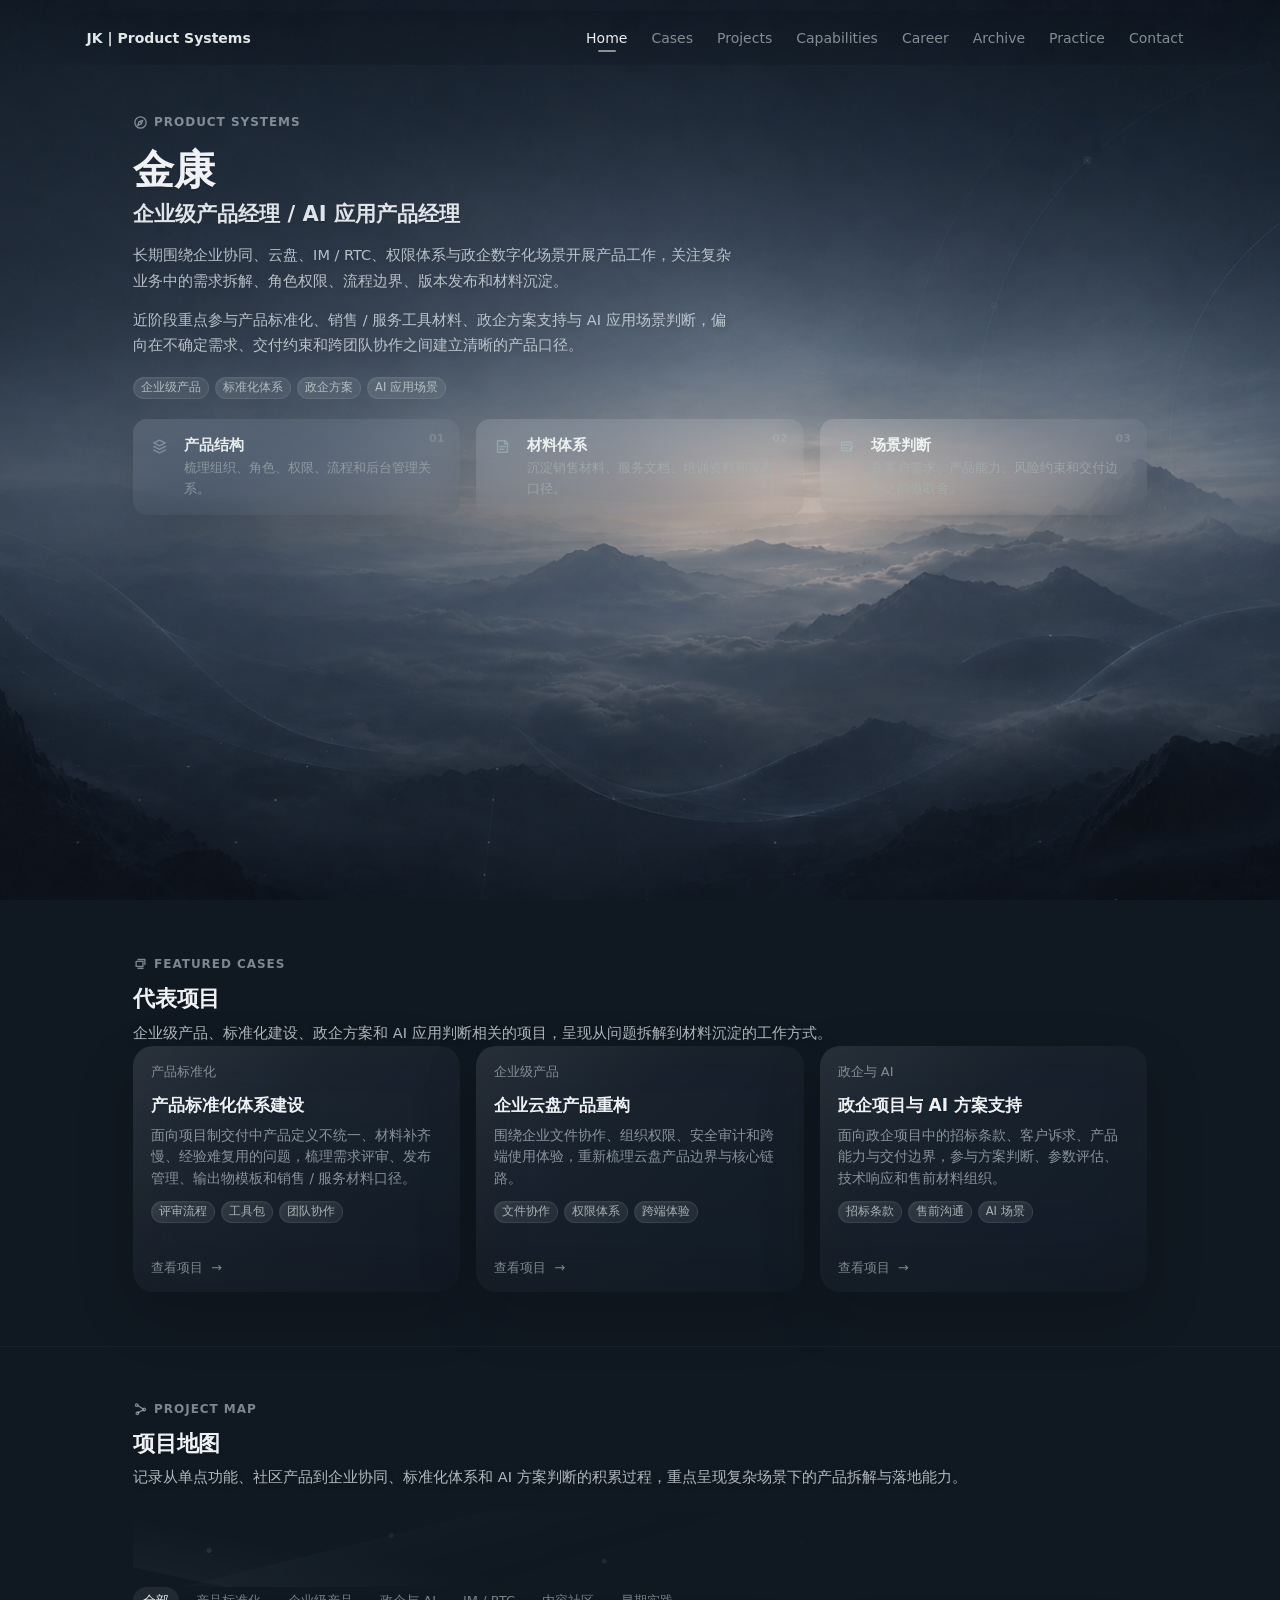
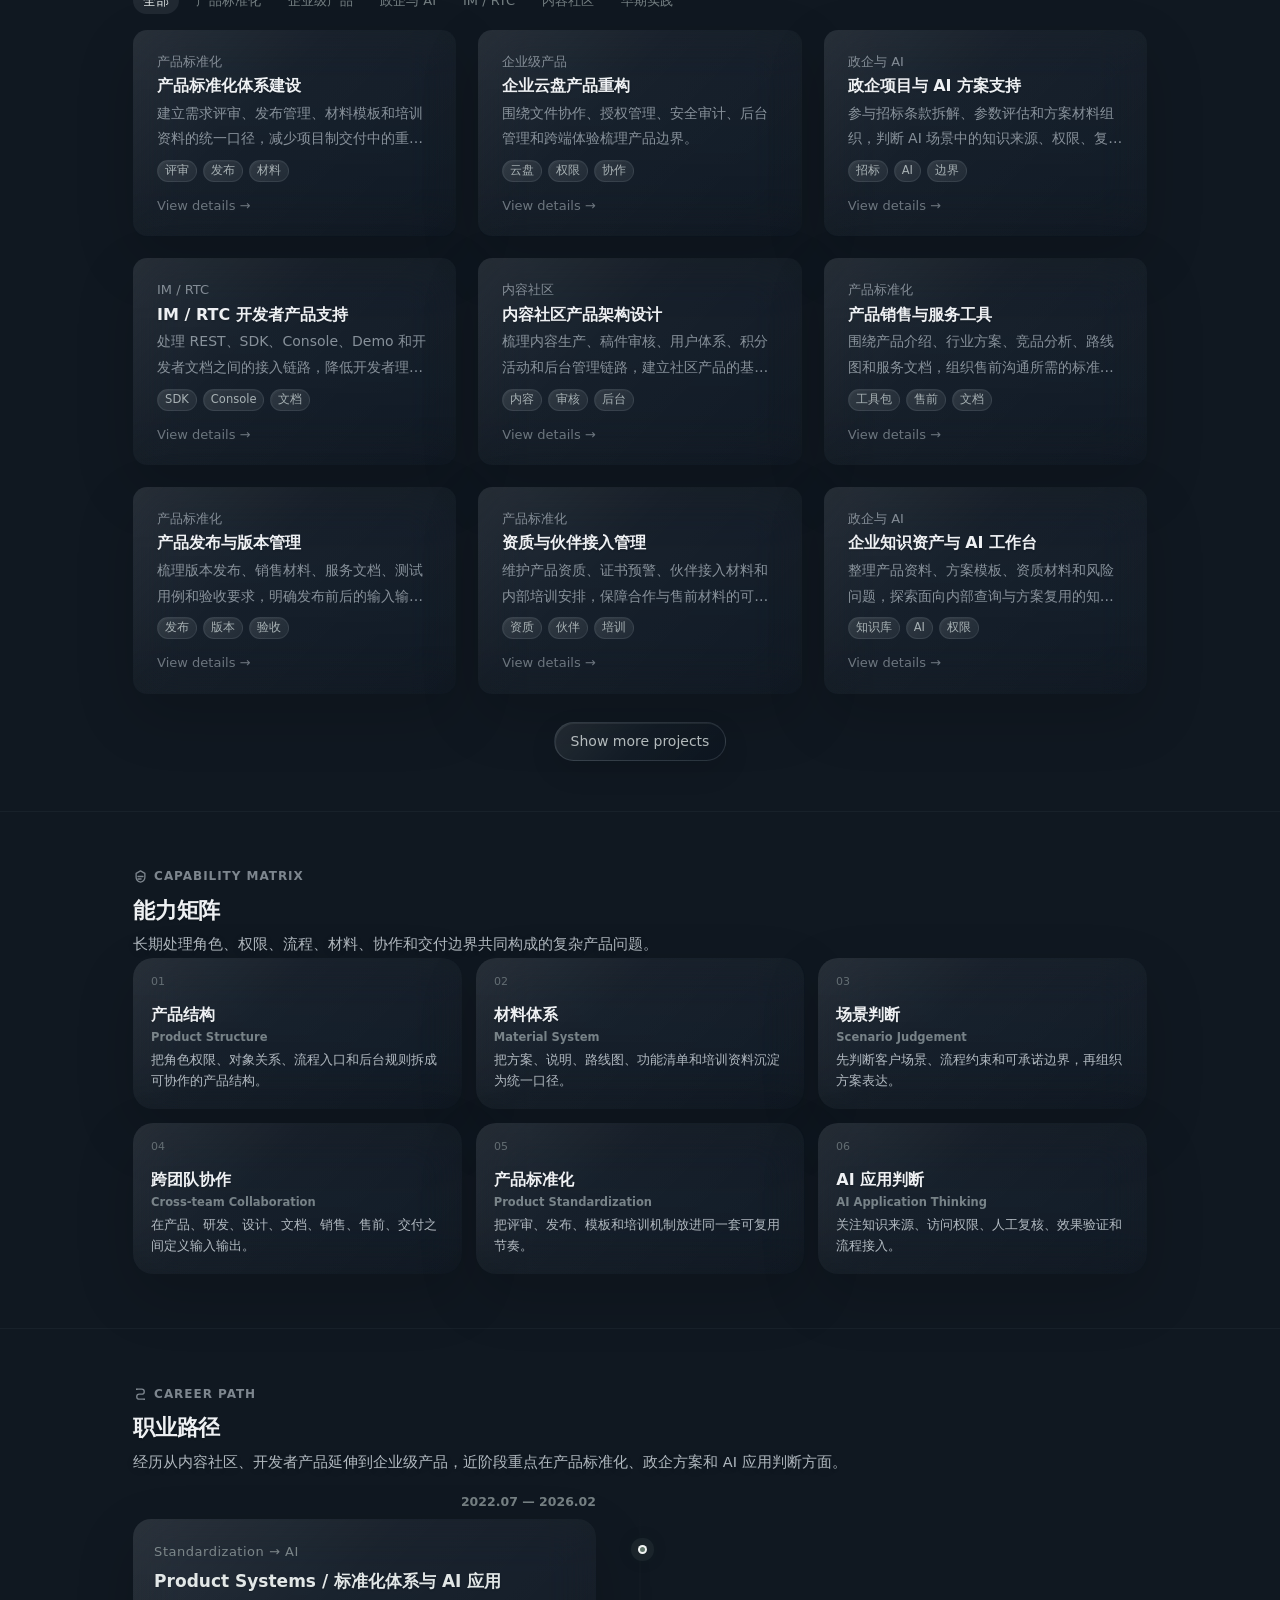
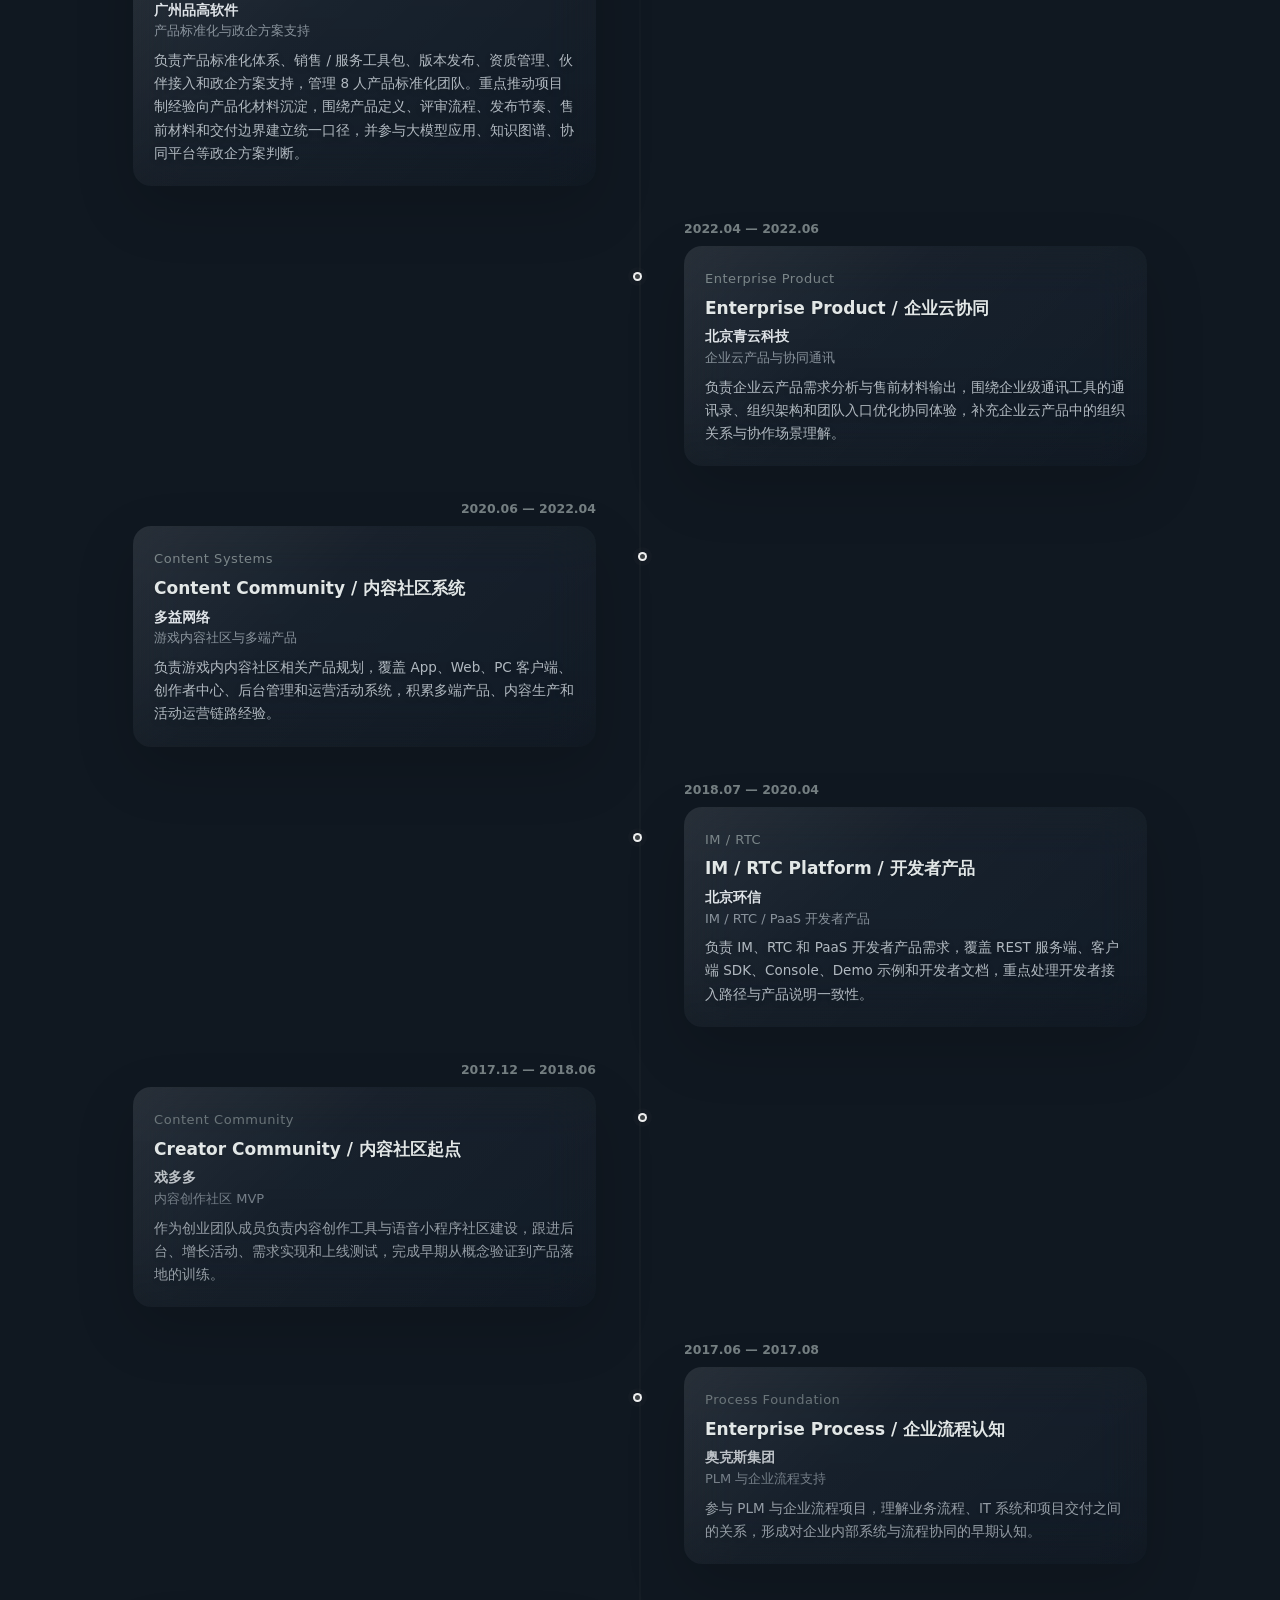
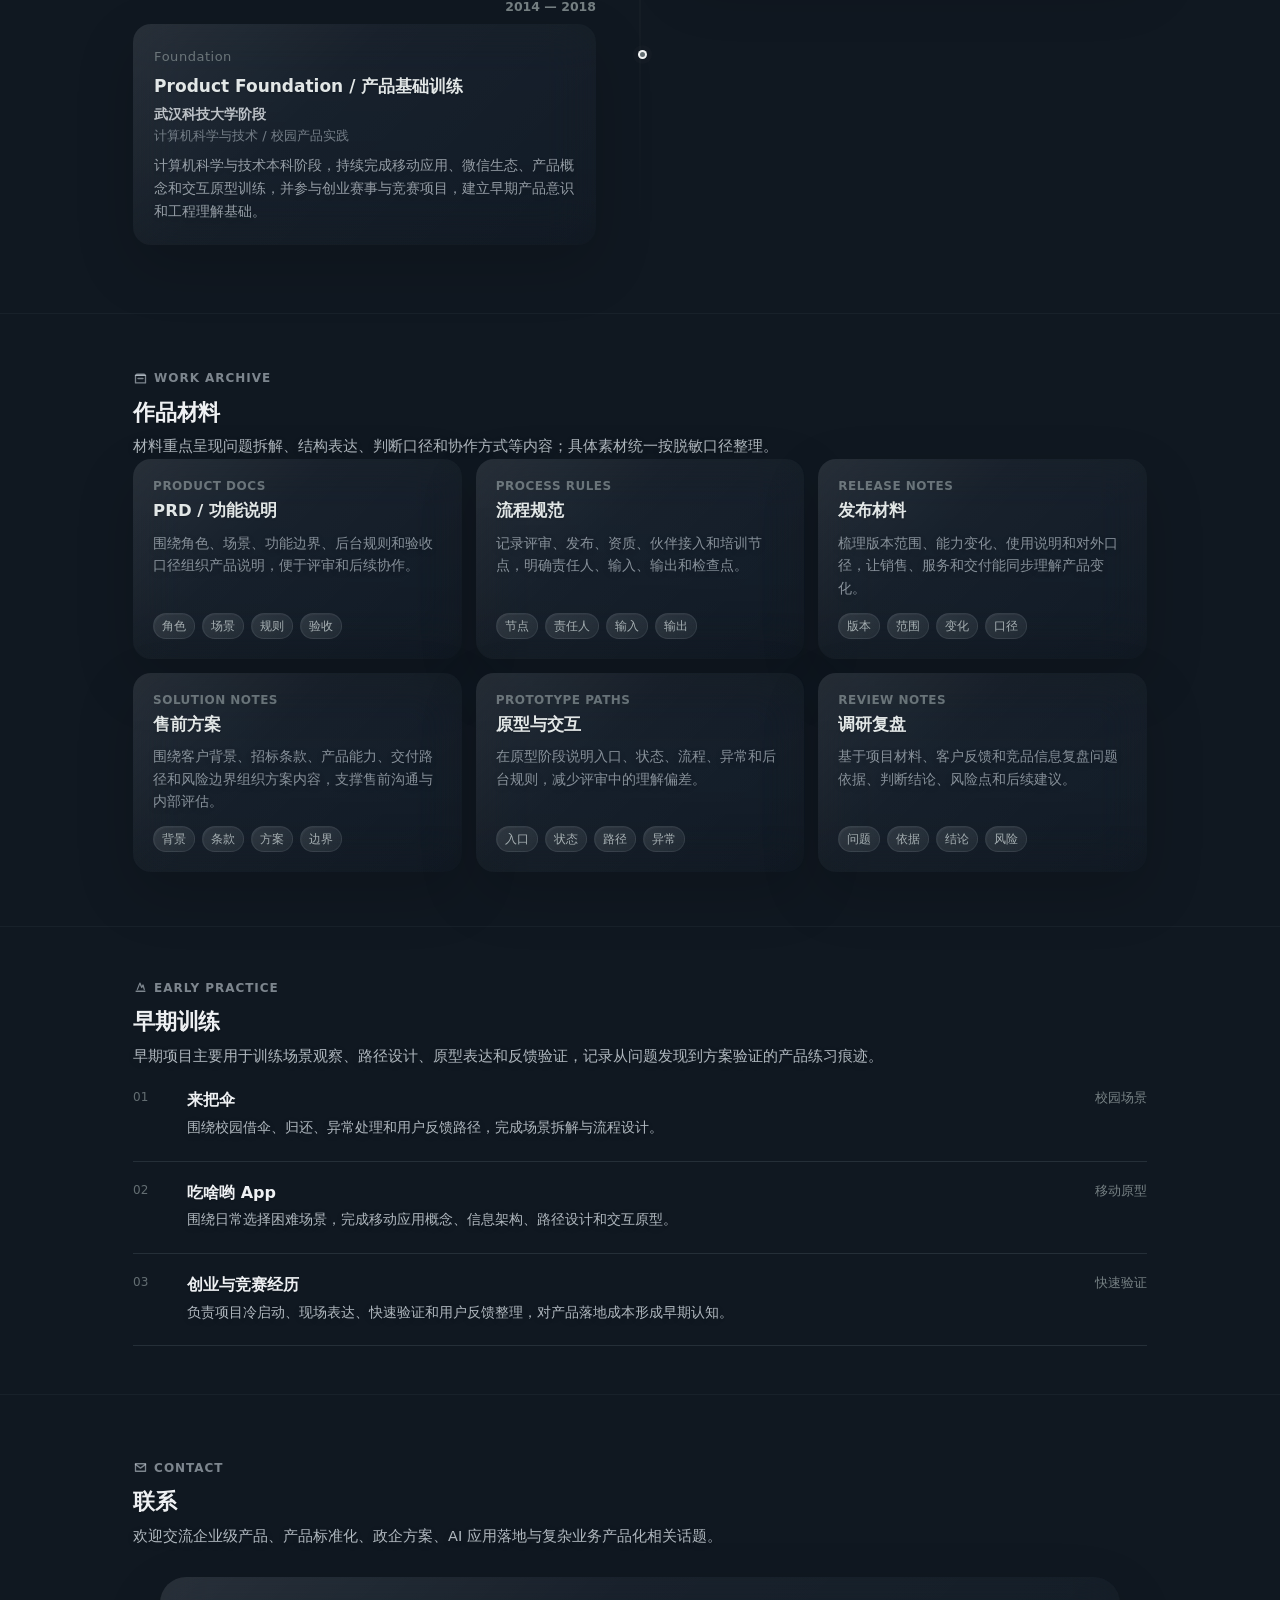
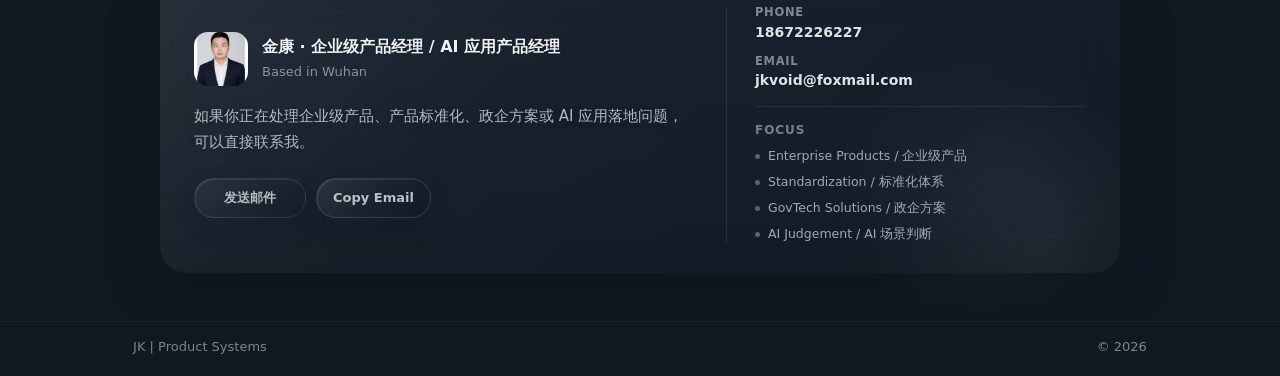
==== commit 7a22a419: "Revert "update portfolio site" This reverts commit fcf4d0f4ea6de17eaeec6a3e35137cd5252acf19." ====
--- a/index.html
+++ b/index.html
@@ -5,10 +5,8 @@
   <meta name="viewport" content="width=device-width, initial-scale=1">
   <title>JK | Product Systems</title>
   <meta name="description" content="金康的产品作品集，记录企业级产品、产品标准化、政企方案与 AI 应用相关的项目经历、材料体系和职业路径。">
-  <link rel="icon" type="image/png" sizes="32x32" href="assets/favicon-32.png">
-  <link rel="icon" type="image/png" sizes="48x48" href="assets/favicon-48.png">
-  <link rel="apple-touch-icon" href="assets/apple-touch-icon.png">
-  <link rel="stylesheet" href="assets/site.css?v=20260624-glass-polish">
+  <link rel="icon" href="data:image/svg+xml,%3Csvg xmlns='http://www.w3.org/2000/svg' viewBox='0 0 32 32'%3E%3Crect width='32' height='32' rx='9' fill='%23f6f3ed'/%3E%3Cpath d='M9 9h14v14H9z' fill='none' stroke='%23687970' stroke-width='2'/%3E%3Cpath d='M12 14h8M12 18h5' stroke='%23202722' stroke-width='2' stroke-linecap='round'/%3E%3C/svg%3E">
+  <link rel="stylesheet" href="assets/site.css?v=20260613-final-polish">
 </head>
 <body id="top">
   <header class="site-header">
@@ -35,7 +33,15 @@
         </div>
       </div>
       <div class="site-container section-container hero-inner hero-layout home-intro-grid">
-        <div class="hero-main hero-content home-intro-copy hero-copy">
+        <div class="hero-main hero-content home-intro-copy">
+          <span class="section-kicker hero-kicker">
+            <svg class="kicker-icon" viewBox="0 0 24 24" aria-hidden="true" focusable="false">
+              <path d="M12 3a9 9 0 1 0 0 18 9 9 0 0 0 0-18z"></path>
+              <path d="m15.5 8.5-2.2 5.8-5.8 2.2 2.2-5.8z"></path>
+              <path d="M12 12h.01"></path>
+            </svg>
+            PRODUCT SYSTEMS
+          </span>
           <h1 id="heroTitle" class="hero-name">金康</h1>
           <p class="hero-role">企业级产品经理 / AI 应用产品经理</p>
           <p class="hero-lead hero-copy">
@@ -55,10 +61,22 @@
             <a class="hero-button hero-button--secondary" href="#project-map">浏览项目地图</a>
           </div>
         </div>
-        <div class="hero-stage hero-media" aria-hidden="true">
-          <figure class="hero-stage__image-wrap">
-            <img class="hero-stage__image hero-system-visual" src="assets/images/home_product_systems_true_alpha_clean.png" width="1122" height="1402" alt="" loading="lazy" decoding="async">
+        <div class="hero-stage" aria-label="产品系统能力视觉">
+          <figure class="responsive-illustration responsive-illustration--hero-side visual-hero hero-visual hero-visual-wrap home-intro-visual home-system-visual">
+            <img src="assets/images/01_home_product_systems_true_alpha.png" width="1030" height="1132" alt="产品系统介绍辅助图" loading="lazy" decoding="async">
           </figure>
+          <div class="hero-orbit-card hero-orbit-card--top" aria-hidden="true">
+            <span>Structure</span>
+            <strong>Roles · Permissions</strong>
+          </div>
+          <div class="hero-orbit-card hero-orbit-card--left" aria-hidden="true">
+            <span>Materials</span>
+            <strong>Sales · Service</strong>
+          </div>
+          <div class="hero-orbit-card hero-orbit-card--right" aria-hidden="true">
+            <span>AI Judgement</span>
+            <strong>Needs · Boundaries</strong>
+          </div>
         </div>
       </div>
       <div class="site-container section-container method-strip hero-methods" aria-label="产品工作方法">
@@ -112,8 +130,8 @@
           <h2 id="casesTitle">代表项目</h2>
           <p>企业级产品、标准化建设、政企方案和 AI 应用判断相关的项目，呈现从问题拆解到材料沉淀的工作方式。</p>
         </div>
-        <figure class="section-illustration" aria-hidden="true">
-          <img src="assets/images/section-illustrations-final/featured-cases.png" alt="" loading="lazy" decoding="async">
+        <figure class="responsive-illustration responsive-illustration--section-wide visual-wide section-visual cases-visual">
+          <img src="assets/images/02_cases_featured_cases_true_alpha.png" width="1669" height="615" alt="代表项目分类视觉图" loading="lazy" decoding="async">
         </figure>
         <div class="case-grid cases-grid" id="featuredWork"></div>
       </div>
@@ -132,8 +150,8 @@
           <h2 id="mapTitle">项目地图</h2>
           <p>记录从单点功能、社区产品到企业协同、标准化体系和 AI 方案判断的积累过程，重点呈现复杂场景下的产品拆解与落地能力。</p>
         </div>
-        <figure class="section-illustration" aria-hidden="true">
-          <img src="assets/images/section-illustrations-final/projects-library.png" alt="" loading="lazy" decoding="async">
+        <figure class="responsive-illustration responsive-illustration--section-wide visual-wide section-visual project-map-visual">
+          <img src="assets/images/03_projects_map_reverse_true_alpha.png" width="1620" height="500" alt="项目地图分类视觉图" loading="lazy" decoding="async">
         </figure>
         <div class="map-controls">
           <div class="filter-bar" id="projectFilters" aria-label="项目分类筛选"></div>
@@ -158,8 +176,8 @@
           <h2 id="capabilityTitle">能力矩阵</h2>
           <p>长期处理角色、权限、流程、材料、协作和交付边界共同构成的复杂产品问题。</p>
         </div>
-        <figure class="section-illustration" aria-hidden="true">
-          <img src="assets/images/section-illustrations-final/capability.png" alt="" loading="lazy" decoding="async">
+        <figure class="responsive-illustration responsive-illustration--section-medium visual-medium section-visual capability-visual">
+          <img src="assets/images/04_capability_matrix_true_alpha.png" width="1551" height="780" alt="能力矩阵方法视觉图" loading="lazy" decoding="async">
         </figure>
         <div class="capability-matrix" id="capabilityMap"></div>
       </div>
@@ -178,8 +196,8 @@
           <h2 id="careerTitle">职业路径</h2>
           <p>经历从内容社区、开发者产品延伸到企业级产品，近阶段重点在产品标准化、政企方案和 AI 应用判断方面。</p>
         </div>
-        <figure class="section-illustration" aria-hidden="true">
-          <img src="assets/images/section-illustrations-final/career-path.png" alt="" loading="lazy" decoding="async">
+        <figure class="responsive-illustration responsive-illustration--section-wide visual-wide section-visual career-visual">
+          <img src="assets/images/06_career_path_true_alpha.png" width="1615" height="512" alt="职业路径阶段关系透明插图" loading="lazy" decoding="async">
         </figure>
         <div class="timeline" id="careerPath"></div>
       </div>
@@ -199,8 +217,8 @@
           <h2 id="archiveTitle">作品材料</h2>
           <p>材料重点呈现问题拆解、结构表达、判断口径和协作方式等内容；具体素材统一按脱敏口径整理。</p>
         </div>
-        <figure class="section-illustration" aria-hidden="true">
-          <img src="assets/images/section-illustrations-final/work-archive.png" alt="" loading="lazy" decoding="async">
+        <figure class="responsive-illustration responsive-illustration--section-medium visual-medium section-visual archive-visual">
+          <img src="assets/images/05_archive_materials_true_alpha.png" width="1765" height="805" alt="作品材料归档视觉图" loading="lazy" decoding="async">
         </figure>
         <div class="materials-wall archive-grid" id="workArchive"></div>
       </div>
@@ -219,8 +237,8 @@
           <h2 id="earlyTitle">早期训练</h2>
           <p>早期项目主要用于训练场景观察、路径设计、原型表达和反馈验证，记录从问题发现到方案验证的产品练习痕迹。</p>
         </div>
-        <figure class="section-illustration" aria-hidden="true">
-          <img src="assets/images/section-illustrations-final/early-practice.png" alt="" loading="lazy" decoding="async">
+        <figure class="responsive-illustration responsive-illustration--section-wide visual-wide section-visual early-practice-visual">
+          <img src="assets/images/07_early_practice_true_alpha.png" width="1556" height="451" alt="早期产品训练视觉图" loading="lazy" decoding="async">
         </figure>
         <div class="early-list" id="earlyPractice"></div>
       </div>
@@ -239,9 +257,6 @@
           <h2 id="contactTitle">联系</h2>
           <p>欢迎交流企业级产品、产品标准化、政企方案、AI 应用落地与复杂业务产品化相关话题。</p>
         </div>
-        <figure class="section-illustration" aria-hidden="true">
-          <img src="assets/images/section-illustrations-final/contact.png" alt="" loading="lazy" decoding="async">
-        </figure>
         <div class="contact-panel">
           <div class="contact-body" id="contactBody"></div>
         </div>
--- a/assets/site.css
+++ b/assets/site.css
@@ -1,12 +1,5 @@
 :root {
   --page-max: 1240px;
-  --header-height: 68px;
-  --section-anchor-offset: 96px;
-  --section-padding-top: clamp(64px, 7vw, 88px);
-  --section-padding-bottom: clamp(64px, 7vw, 88px);
-  --section-content-gap: 28px;
-  --section-gap: 96px;
-  --content-max: 1180px;
   --container-pad: clamp(24px, 4.5vw, 64px);
   --bg: #F3F1EC;
   --bg-soft: #F8F6F2;
@@ -47,14 +40,14 @@
 
 html {
   scroll-behavior: smooth;
-  scroll-padding-top: var(--section-anchor-offset);
+  scroll-padding-top: 132px;
 }
 
 section[id],
 .page-section,
 .section,
 .section-block {
-  scroll-margin-top: var(--section-anchor-offset);
+  scroll-margin-top: 132px;
 }
 
 body {
@@ -204,10 +197,9 @@
 .site-header {
   position: sticky;
   top: 0;
-  z-index: 40;
-  isolation: isolate;
+  z-index: 30;
   width: 100%;
-  height: var(--header-height);
+  height: 76px;
   max-width: none;
   margin: 0;
   margin-bottom: 0;
@@ -237,8 +229,8 @@
 }
 
 .nav-shell {
-  height: var(--header-height);
-  min-height: var(--header-height);
+  height: 76px;
+  min-height: 76px;
   display: flex;
   align-items: center;
   justify-content: space-between;
@@ -316,7 +308,7 @@
 .hero {
   position: relative;
   overflow: hidden;
-  min-height: calc(100svh - var(--header-height));
+  min-height: calc(100svh - 76px);
   padding: 0 0 24px;
 }
 
@@ -373,6 +365,11 @@
   height: 15px;
   flex: 0 0 auto;
   color: currentColor;
+}
+
+.hero-kicker .kicker-icon {
+  width: 15px;
+  height: 15px;
 }
 
 .kicker-icon path,
@@ -471,8 +468,8 @@
   height: auto;
   margin: 0;
   background: transparent;
-  opacity: 0.49;
-  filter: saturate(0.26) contrast(0.88) brightness(0.9);
+  opacity: 0.44;
+  filter: saturate(0.26) contrast(0.88) brightness(0.82);
   mix-blend-mode: screen;
 }
 
@@ -648,7 +645,7 @@
   display: grid;
   grid-template-columns: repeat(3, minmax(0, 1fr));
   gap: 16px;
-  margin-top: -20px;
+  margin-top: 20px;
   padding-top: 0;
   border-top: 0;
 }
@@ -665,16 +662,16 @@
     linear-gradient(
       180deg,
       transparent 0%,
-      rgba(3, 8, 14, 0.04) 62%,
-      rgba(3, 8, 14, 0.095) 100%
+      rgba(3, 8, 14, 0.055) 62%,
+      rgba(3, 8, 14, 0.13) 100%
     ),
     linear-gradient(
       135deg,
-      rgba(255, 255, 255, 0.116) 0%,
-      rgba(255, 255, 255, 0.05) 38%,
-      rgba(255, 255, 255, 0.02) 100%
+      rgba(255, 255, 255, 0.105) 0%,
+      rgba(255, 255, 255, 0.045) 38%,
+      rgba(255, 255, 255, 0.018) 100%
     );
-  box-shadow: 0 22px 60px rgba(0, 0, 0, 0.14);
+  box-shadow: 0 22px 60px rgba(0, 0, 0, 0.16);
   backdrop-filter: blur(24px) saturate(128%);
   -webkit-backdrop-filter: blur(24px) saturate(128%);
   padding: 16px 18px;
@@ -727,23 +724,27 @@
 }
 
 .section {
-  padding: var(--section-padding-top) 0 var(--section-padding-bottom);
+  padding: 54px 0;
+}
+
+.section.has-large-visual {
+  padding: 54px 0;
 }
 
 .section + .section {
   border-top: 1px solid rgba(218, 216, 205, 0.78);
 }
 
-.section .section-inner {
-  position: relative;
+.section.map-section {
+  padding: 52px 0 50px;
+}
+
+.section.early-section {
+  padding: 50px 0 48px;
 }
 
 .section-heading {
-  position: relative;
-  z-index: 3;
-  width: 100%;
   max-width: 820px;
-  min-height: 0;
   margin-bottom: 0;
 }
 
@@ -763,83 +764,83 @@
   line-height: 1.75;
 }
 
-.section-illustration {
-  position: relative;
-  z-index: 2;
+.section-visual {
+  width: min(100%, var(--illustration-max, 600px));
+  max-width: var(--illustration-max, 600px);
+  height: auto;
+  min-height: 0;
+  margin: 18px auto 22px;
+  overflow: visible;
+  border: 0;
+  border-radius: 0;
+  background: transparent;
+  box-shadow: none;
+  padding: 0;
   display: block;
-  isolation: isolate;
-  width: min(100%, 960px);
-  max-height: 132px;
-  margin: 18px auto 24px;
   line-height: 0;
-}
-
-.section-illustration::before {
-  content: "";
-  position: absolute;
-  z-index: 0;
-  inset: -10px 5%;
-  border-radius: 999px;
-  background: radial-gradient(ellipse at center, rgba(5, 12, 20, 0.32), rgba(5, 12, 20, 0.14) 48%, transparent 76%);
-  filter: blur(18px);
-  pointer-events: none;
-}
-
-.cases-section .section-illustration {
-  max-height: 130px;
-}
-
-.map-section .section-illustration {
-  max-height: 145px;
-}
-
-.matrix-section .section-illustration,
-.career-section .section-illustration {
-  max-height: 132px;
-}
-
-.archive-section .section-illustration {
-  max-height: 152px;
-}
-
-.early-section .section-illustration {
-  max-height: 128px;
-}
-
-.contact-section .section-illustration {
-  max-height: 122px;
-}
-
-.section-illustration img {
-  position: relative;
-  z-index: 1;
+  transform: none;
+  filter: none;
+  opacity: 1;
+  mix-blend-mode: normal;
+}
+
+.section-visual img {
   display: block;
   width: auto;
   max-width: 100%;
   height: auto;
-  max-height: inherit;
+  max-height: none;
   margin: 0 auto;
+  border-radius: 0;
   object-fit: contain;
   object-position: center;
   background: transparent;
-  opacity: 0.72;
-  filter: brightness(0.96) contrast(1.06) saturate(0.9) drop-shadow(0 0 14px rgba(170, 205, 235, 0.18));
-}
-
-.map-controls,
-.project-map,
-.capability-matrix,
-.timeline,
-.materials-wall,
-.early-list,
-.contact-panel {
-  position: relative;
-  z-index: 2;
-}
-
-.cases-section .section-heading {
-  width: 100%;
-  min-height: 0;
+  opacity: 1;
+  filter: none;
+  transform: none;
+  mix-blend-mode: normal;
+}
+
+.cases-visual {
+  --illustration-max: 470px;
+  width: min(52%, var(--illustration-max));
+  margin-top: 12px;
+  margin-bottom: 14px;
+}
+
+.project-map-visual {
+  --illustration-max: 547px;
+  width: min(66.666%, var(--illustration-max));
+  margin-top: 17px;
+  margin-bottom: 20px;
+}
+
+.capability-visual {
+  --illustration-max: 507px;
+  width: min(66.666%, var(--illustration-max));
+  margin-top: 18px;
+  margin-bottom: 22px;
+}
+
+.archive-visual {
+  --illustration-max: 507px;
+  width: min(66.666%, var(--illustration-max));
+  margin-top: 18px;
+  margin-bottom: 22px;
+}
+
+.career-visual {
+  --illustration-max: 573px;
+  width: min(66.666%, var(--illustration-max));
+  margin-top: 18px;
+  margin-bottom: 22px;
+}
+
+.early-practice-visual {
+  --illustration-max: 507px;
+  width: min(66.666%, var(--illustration-max));
+  margin-top: 16px;
+  margin-bottom: 20px;
 }
 
 .case-grid {
@@ -848,7 +849,6 @@
   gap: 16px;
   align-items: stretch;
   isolation: isolate;
-  margin-top: var(--section-content-gap);
 }
 
 .case-card {
@@ -1190,12 +1190,15 @@
   appearance: none;
   background: rgba(255, 255, 255, 0.82);
   color: inherit;
-  cursor: pointer;
   font: inherit;
   text-align: left;
   padding: 24px;
   box-shadow: 0 6px 14px rgba(37, 41, 37, 0.04);
   transition: transform var(--ease), background var(--ease), border-color var(--ease), box-shadow var(--ease);
+}
+
+.project-card {
+  cursor: pointer;
 }
 
 .project-card:focus-visible {
@@ -1813,6 +1816,10 @@
   text-align: right;
 }
 
+.contact-section {
+  padding: 62px 0 48px;
+}
+
 .site-container.contact-layout {
   display: block;
   max-width: 1120px;
@@ -1827,8 +1834,15 @@
 .visual img,
 .hero-visual img,
 .case-visual img,
+.cases-visual img,
 .project-visual img,
-.early-visual img {
+.project-map-visual img,
+.capability-visual img,
+.archive-visual img,
+.career-visual img,
+.early-visual img,
+.early-practice-visual img,
+.contact-visual img {
   display: block;
   max-width: 100%;
   width: auto;
@@ -1856,7 +1870,14 @@
 .contact-panel {
   display: flex;
   justify-content: center;
-  margin-top: var(--section-content-gap);
+  margin-top: 32px;
+}
+
+.contact-visual {
+  width: min(100%, 320px);
+  max-width: 320px;
+  margin: 0;
+  justify-self: center;
 }
 
 .contact-primary {
@@ -2192,10 +2213,6 @@
     max-width: 340px;
   }
 
-  .hero-methods {
-    margin-top: 0;
-  }
-
   .career-layout,
   .early-layout {
     grid-template-columns: 1fr;
@@ -2231,12 +2248,6 @@
 }
 
 @media (max-width: 768px) {
-  :root {
-    --section-padding-top: 56px;
-    --section-padding-bottom: 52px;
-    --section-content-gap: 24px;
-  }
-
   .hero-inner {
     grid-template-columns: 1fr;
     gap: 0;
@@ -2258,17 +2269,21 @@
     justify-content: center;
   }
 
-  .section-heading {
-    width: 100%;
-    min-height: 0;
-  }
-
+  .section,
+  .section.has-large-visual {
+    padding: 40px 0;
+  }
+
+  .section.map-section,
+  .section.early-section {
+    padding: 38px 0;
+  }
 }
 
 @media (max-width: 640px) {
   .nav-shell {
-    height: var(--header-height);
-    min-height: var(--header-height);
+    height: 76px;
+    min-height: 76px;
     align-items: center;
     flex-direction: row;
     gap: 12px;
@@ -2296,6 +2311,14 @@
     height: 88px;
   }
 
+  .section-visual {
+    margin: 16px auto 20px;
+  }
+
+  .capability-visual {
+    margin-bottom: 20px;
+  }
+
   .hero h1 {
     font-size: 30px;
   }
@@ -2328,6 +2351,16 @@
     line-height: 1.46;
   }
 
+  .section,
+  .section.has-large-visual {
+    padding: 34px 0;
+  }
+
+  .section.map-section,
+  .section.early-section {
+    padding: 32px 0;
+  }
+
   .section-heading h2 {
     font-size: 22px;
   }
@@ -2368,6 +2401,10 @@
 
   .early-card em {
     text-align: left;
+  }
+
+  .contact-section {
+    padding: 40px 0 30px;
   }
 
   .contact-panel {
@@ -2465,9 +2502,39 @@
   padding-right: var(--content-pad);
 }
 
+/* Final header alignment */
+.site-header {
+  height: 76px;
+  min-height: 76px;
+}
+
+.nav-shell {
+  height: 76px;
+  display: flex;
+  align-items: center;
+  justify-content: space-between;
+}
+
+.nav-links {
+  display: flex;
+  align-items: center;
+}
+
+.brand {
+  display: flex;
+  align-items: center;
+}
+
+.page-section,
+section[id] {
+  scroll-margin-top: 132px;
+}
+
 /* Final illustration reset */
 .responsive-illustration,
 .responsive-illustration img,
+.section-visual,
+.section-visual img,
 .visual-wide,
 .visual-wide img,
 .visual-medium,
@@ -2483,7 +2550,21 @@
 .home-intro-visual,
 .home-intro-visual img,
 .home-system-visual,
-.home-system-visual img {
+.home-system-visual img,
+.cases-visual,
+.cases-visual img,
+.project-map-visual,
+.project-map-visual img,
+.capability-visual,
+.capability-visual img,
+.archive-visual,
+.archive-visual img,
+.career-visual,
+.career-visual img,
+.early-practice-visual,
+.early-practice-visual img,
+.contact-visual,
+.contact-visual img {
   background: transparent !important;
   background-image: none !important;
   box-shadow: none;
@@ -2528,6 +2609,34 @@
   height: auto;
 }
 
+.cases-visual img {
+  max-width: 470px !important;
+}
+
+.project-map-visual img {
+  max-width: 547px !important;
+}
+
+.capability-visual img {
+  max-width: 507px !important;
+}
+
+.archive-visual img {
+  max-width: 507px !important;
+}
+
+.career-visual img {
+  max-width: 573px !important;
+}
+
+.early-practice-visual img {
+  max-width: 507px !important;
+}
+
+.contact-visual img {
+  max-width: 300px !important;
+}
+
 /* Phase one visual system: nav, ambient background, and hero */
 main,
 .site-footer {
@@ -2558,6 +2667,11 @@
   filter: saturate(0.98) contrast(1) drop-shadow(0 8px 14px rgba(43, 48, 45, 0.05));
 }
 
+.section-visual img {
+  opacity: 1;
+  filter: saturate(1.16) contrast(1.18) brightness(0.97) drop-shadow(0 12px 24px rgba(37, 45, 40, 0.06));
+}
+
 .case-card,
 .project-card,
 .material-card,
@@ -2713,6 +2827,11 @@
     gap: 20px;
     margin-left: 0;
     margin-right: 0;
+  }
+
+  .contact-visual {
+    width: min(100%, 230px);
+    justify-self: center;
   }
 
   .contact-body {
@@ -3095,7 +3214,7 @@
 
 .contact-panel {
   position: relative;
-  z-index: 2;
+  z-index: 1;
   display: flex;
   justify-content: center;
   margin-top: 28px;
@@ -3486,12 +3605,10 @@
 
 body::after {
   z-index: -1;
-  display: block;
-  opacity: 1;
-  background:
-    linear-gradient(180deg, rgba(4, 10, 16, 0.13), rgba(4, 10, 16, 0.2)),
-    radial-gradient(ellipse at 52% 38%, transparent 0%, rgba(4, 10, 16, 0.03) 58%, rgba(4, 10, 16, 0.12) 100%),
-    linear-gradient(90deg, rgba(4, 10, 16, 0.05), rgba(4, 10, 16, 0.13));
+  display: none;
+  opacity: 0;
+  background-image: none;
+  background-size: auto;
   mask-image: none;
 }
 
@@ -3504,45 +3621,50 @@
 }
 
 .site-header {
-  overflow: visible;
-  border-bottom-color: rgba(220, 240, 255, 0.035);
-  background: linear-gradient(180deg, rgba(6, 12, 19, 0.36), rgba(6, 12, 19, 0.14));
-  box-shadow: none;
-  backdrop-filter: blur(14px) saturate(112%);
-  -webkit-backdrop-filter: blur(14px) saturate(112%);
-}
-
+  border-bottom-color: transparent !important;
+  background: transparent !important;
+  background-image: none !important;
+  box-shadow: none !important;
+  backdrop-filter: none !important;
+  -webkit-backdrop-filter: none !important;
+}
+
+.site-header::before,
 .site-header::after {
+  display: none !important;
+}
+
+body.is-scrolled .site-header,
+.site-header.is-scrolled {
+  border-bottom-color: transparent !important;
+  background: transparent !important;
+  background-image: none !important;
+  box-shadow: none !important;
+}
+
+.nav-shell {
+  position: relative;
+}
+
+.nav-shell::before {
   content: "";
   position: absolute;
+  inset: 11px 0;
   z-index: 0;
-  right: 0;
-  bottom: -24px;
-  left: 0;
-  height: 24px;
-  background: linear-gradient(180deg, rgba(6, 12, 19, 0.1), transparent);
+  border: 0;
+  border-radius: 0;
+  background: linear-gradient(90deg, transparent, rgba(10, 16, 24, 0.18) 12%, rgba(10, 16, 24, 0.18) 88%, transparent);
+  box-shadow: none;
+  backdrop-filter: blur(16px) saturate(120%);
+  -webkit-backdrop-filter: blur(16px) saturate(120%);
   pointer-events: none;
-}
-
-body.is-scrolled .site-header,
-.site-header.is-scrolled {
-  border-bottom-color: rgba(220, 240, 255, 0.05);
-  background: linear-gradient(180deg, rgba(6, 12, 19, 0.46), rgba(6, 12, 19, 0.22));
-  box-shadow: 0 10px 26px rgba(0, 0, 0, 0.06);
-}
-
-.nav-shell {
-  position: relative;
-  z-index: 1;
-}
-
-.nav-shell::before {
-  display: none;
 }
 
 body.is-scrolled .nav-shell::before,
 .site-header.is-scrolled .nav-shell::before {
-  display: none;
+  background: linear-gradient(90deg, transparent, rgba(10, 16, 24, 0.26) 12%, rgba(10, 16, 24, 0.26) 88%, transparent);
+  backdrop-filter: blur(20px) saturate(120%);
+  -webkit-backdrop-filter: blur(20px) saturate(120%);
 }
 
 .brand {
@@ -3569,45 +3691,45 @@
 
 .nav-links a {
   min-height: 34px;
-  border: 0;
-  border-radius: 0;
-  background: transparent;
+  border: 0 !important;
+  border-radius: 0 !important;
+  background: transparent !important;
   color: inherit;
-  box-shadow: none;
-  outline: none;
+  box-shadow: none !important;
+  outline: none !important;
   padding: 0 10px;
 }
 
 .nav-links a::after {
-  bottom: 4px;
-  width: 16px;
-  height: 1px;
-  background: rgba(220, 240, 255, 0.5);
+  bottom: 3px;
+  width: 18px;
+  height: 2px;
+  background: rgba(255, 255, 255, 0.72);
 }
 
 .nav-links a:hover,
 .nav-links a:focus,
 .nav-links a:focus-visible {
-  border: 0;
-  border-radius: 0;
-  background: transparent;
+  border: 0 !important;
+  border-radius: 0 !important;
+  background: transparent !important;
   color: rgba(244, 248, 247, 0.82);
-  box-shadow: none;
-  outline: none;
+  box-shadow: none !important;
+  outline: none !important;
 }
 
 .nav-links a:active,
 .nav-links a.is-active {
-  border: 0;
-  border-radius: 0;
-  background: transparent;
-  color: rgba(255, 255, 255, 0.92);
-  box-shadow: none;
-  outline: none;
+  border: 0 !important;
+  border-radius: 0 !important;
+  background: transparent !important;
+  color: rgba(255, 255, 255, 0.92) !important;
+  box-shadow: none !important;
+  outline: none !important;
 }
 
 .nav-links a.is-active::after {
-  opacity: 0.62;
+  opacity: 0.72;
   transform: translateX(-50%) scaleX(1);
 }
 
@@ -3794,44 +3916,43 @@
 .career-section .timeline-item.is-highlight .timeline-content,
 .career-section .timeline-item:nth-child(-n + 3) .timeline-content,
 .contact-body {
-  border: 1px solid rgba(220, 240, 255, 0.09);
+  border: 0 !important;
   background:
     linear-gradient(
       180deg,
       transparent 0%,
-      rgba(3, 8, 14, 0.025) 62%,
-      rgba(3, 8, 14, 0.07) 100%
+      rgba(3, 8, 14, 0.055) 62%,
+      rgba(3, 8, 14, 0.13) 100%
     ),
     linear-gradient(
       135deg,
-      rgba(255, 255, 255, 0.075) 0%,
-      rgba(255, 255, 255, 0.028) 38%,
-      rgba(255, 255, 255, 0.008) 100%
-    );
+      rgba(255, 255, 255, 0.105) 0%,
+      rgba(255, 255, 255, 0.045) 38%,
+      rgba(255, 255, 255, 0.018) 100%
+    ) !important;
   box-shadow:
-    inset 1px 1px 0 rgba(255, 255, 255, 0.055),
-    0 20px 54px rgba(0, 0, 0, 0.12);
-  backdrop-filter: blur(30px) saturate(124%);
-  -webkit-backdrop-filter: blur(30px) saturate(124%);
+    0 22px 60px rgba(0, 0, 0, 0.16) !important;
+  backdrop-filter: blur(24px) saturate(128%) !important;
+  -webkit-backdrop-filter: blur(24px) saturate(128%) !important;
 }
 
 .case-card--primary,
 .cases-section .case-card--primary,
 .career-section .timeline-item.is-highlight .timeline-content {
-  border-color: rgba(220, 240, 255, 0.11);
+  border: 0 !important;
   background:
     linear-gradient(
       180deg,
       transparent 0%,
-      rgba(3, 8, 14, 0.03) 62%,
-      rgba(3, 8, 14, 0.08) 100%
+      rgba(3, 8, 14, 0.06) 62%,
+      rgba(3, 8, 14, 0.14) 100%
     ),
     linear-gradient(
       135deg,
-      rgba(255, 255, 255, 0.085) 0%,
-      rgba(255, 255, 255, 0.034) 38%,
-      rgba(255, 255, 255, 0.01) 100%
-    );
+      rgba(255, 255, 255, 0.115) 0%,
+      rgba(255, 255, 255, 0.05) 38%,
+      rgba(255, 255, 255, 0.02) 100%
+    ) !important;
 }
 
 .case-card:hover,
@@ -3844,23 +3965,22 @@
 .career-section .timeline-item:hover .timeline-content,
 .career-section .timeline-content:hover,
 .career-section .timeline-content:focus-within {
-  border-color: rgba(220, 240, 255, 0.13);
+  border: 0 !important;
   background:
     linear-gradient(
       180deg,
       transparent 0%,
-      rgba(3, 8, 14, 0.024) 62%,
-      rgba(3, 8, 14, 0.065) 100%
+      rgba(3, 8, 14, 0.052) 62%,
+      rgba(3, 8, 14, 0.12) 100%
     ),
     linear-gradient(
       135deg,
-      rgba(255, 255, 255, 0.095) 0%,
-      rgba(255, 255, 255, 0.038) 38%,
-      rgba(255, 255, 255, 0.012) 100%
-    );
+      rgba(255, 255, 255, 0.125) 0%,
+      rgba(255, 255, 255, 0.052) 38%,
+      rgba(255, 255, 255, 0.022) 100%
+    ) !important;
   box-shadow:
-    inset 1px 1px 0 rgba(255, 255, 255, 0.065),
-    0 22px 58px rgba(0, 0, 0, 0.13);
+    0 24px 62px rgba(0, 0, 0, 0.17) !important;
   transform: translateY(-2px);
 }
 
@@ -3871,6 +3991,48 @@
 .hero-stage .home-intro-visual img,
 .hero-stage .home-system-visual img {
   display: none;
+}
+
+.map-section .section-heading {
+  position: relative;
+  max-width: 940px;
+}
+
+.map-section .section-heading::after {
+  content: "";
+  display: block;
+  width: min(100%, 760px);
+  height: 76px;
+  margin: 20px 0 0;
+  border: 0;
+  background:
+    radial-gradient(circle at 10% 52%, rgba(220, 240, 255, 0.36) 0 2px, transparent 3px),
+    radial-gradient(circle at 34% 32%, rgba(126, 190, 204, 0.34) 0 2px, transparent 3px),
+    radial-gradient(circle at 62% 66%, rgba(220, 240, 255, 0.32) 0 2px, transparent 3px),
+    radial-gradient(circle at 88% 42%, rgba(126, 190, 204, 0.3) 0 2px, transparent 3px),
+    linear-gradient(12deg, transparent 8%, rgba(220, 240, 255, 0.12) 8.4%, transparent 36%),
+    linear-gradient(166deg, transparent 33%, rgba(126, 190, 204, 0.1) 33.4%, transparent 64%);
+  opacity: 0.28;
+  mask-image: linear-gradient(90deg, #000 0%, rgba(0, 0, 0, 0.86) 62%, transparent 100%);
+  pointer-events: none;
+}
+
+.project-map-visual,
+.project-map-visual img,
+.career-visual,
+.career-visual img,
+.cases-visual,
+.cases-visual img,
+.capability-visual,
+.capability-visual img,
+.archive-visual,
+.archive-visual img,
+.early-practice-visual,
+.early-practice-visual img {
+  display: none;
+  opacity: 0;
+  visibility: hidden;
+  pointer-events: none;
 }
 
 .contact-body {
@@ -3886,7 +4048,7 @@
       rgba(255, 255, 255, 0.105) 0%,
       rgba(255, 255, 255, 0.045) 38%,
       rgba(255, 255, 255, 0.018) 100%
-    );
+    ) !important;
 }
 
 .project-drawer-backdrop {
@@ -4068,14 +4230,6 @@
   border-top-color: rgba(220, 240, 255, 0.04);
 }
 
-.map-section .map-controls,
-.matrix-section .capability-matrix,
-.career-section .timeline,
-.archive-section .materials-wall,
-.early-section .early-list {
-  margin-top: var(--section-content-gap);
-}
-
 .contact-lines,
 .contact-focus,
 .contact-side,
@@ -4103,7 +4257,8 @@
   .site-header,
   body.is-scrolled .site-header,
   .site-header.is-scrolled {
-    background: linear-gradient(180deg, rgba(6, 12, 19, 0.48), rgba(6, 12, 19, 0.24));
+    background: transparent !important;
+    background-image: none !important;
   }
 
   .nav-links {
@@ -4117,6 +4272,13 @@
 
   .hero-orbit-card {
     display: none;
+  }
+
+  .map-section .section-heading::after {
+    width: 100%;
+    height: 64px;
+    margin-top: 18px;
+    opacity: 0.22;
   }
 
   .case-card-action,
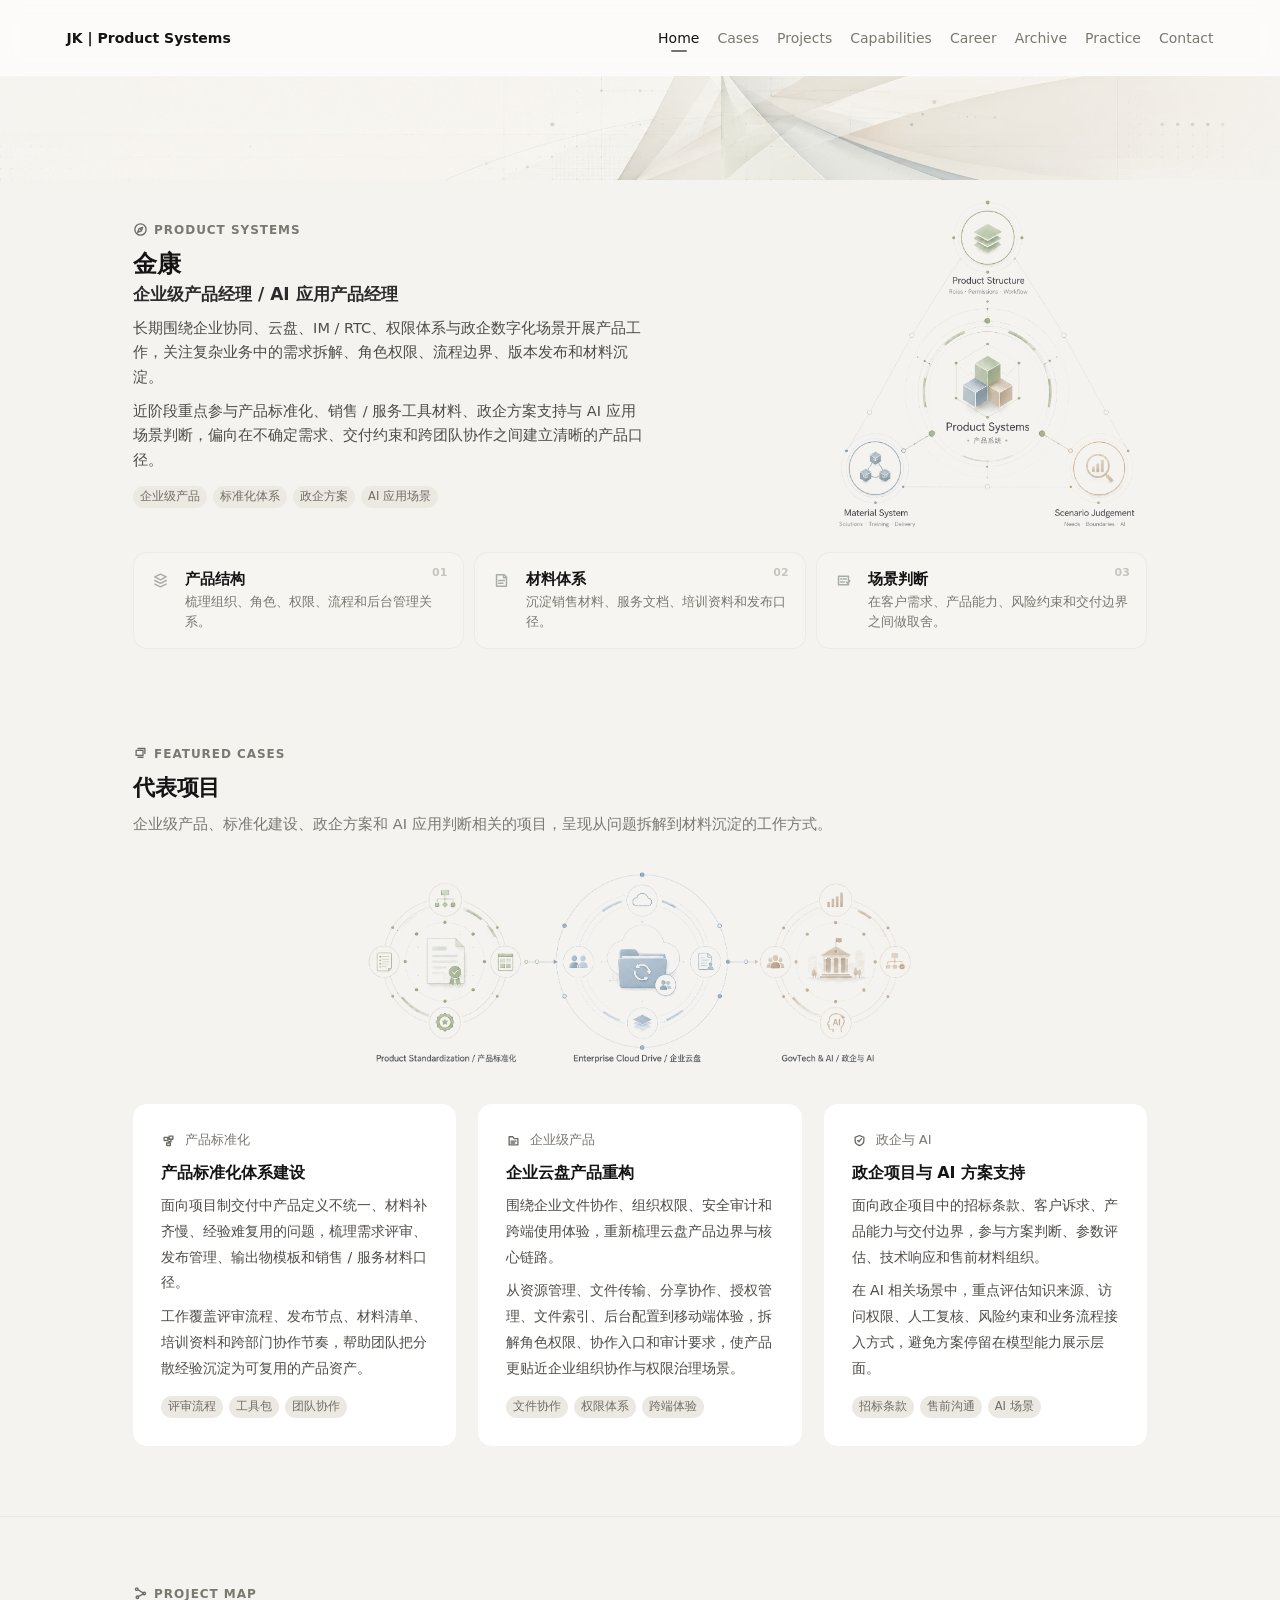
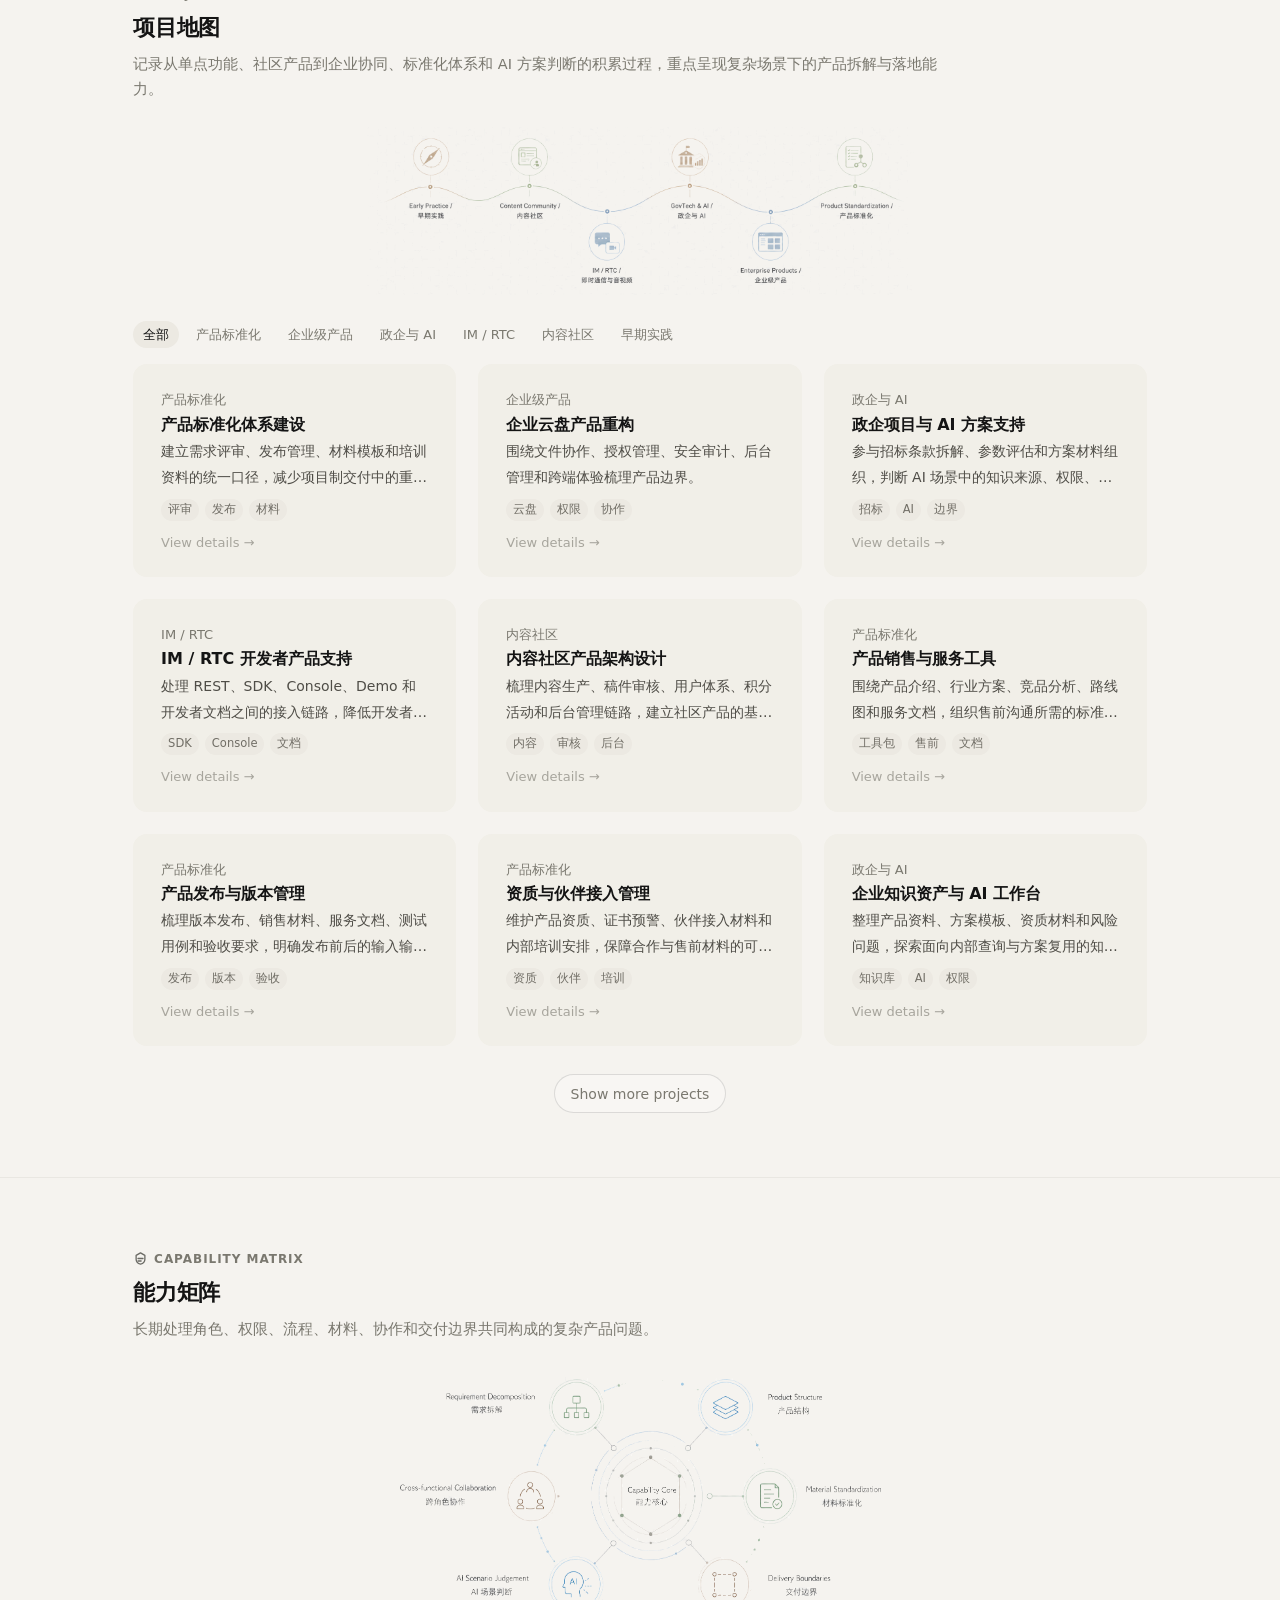
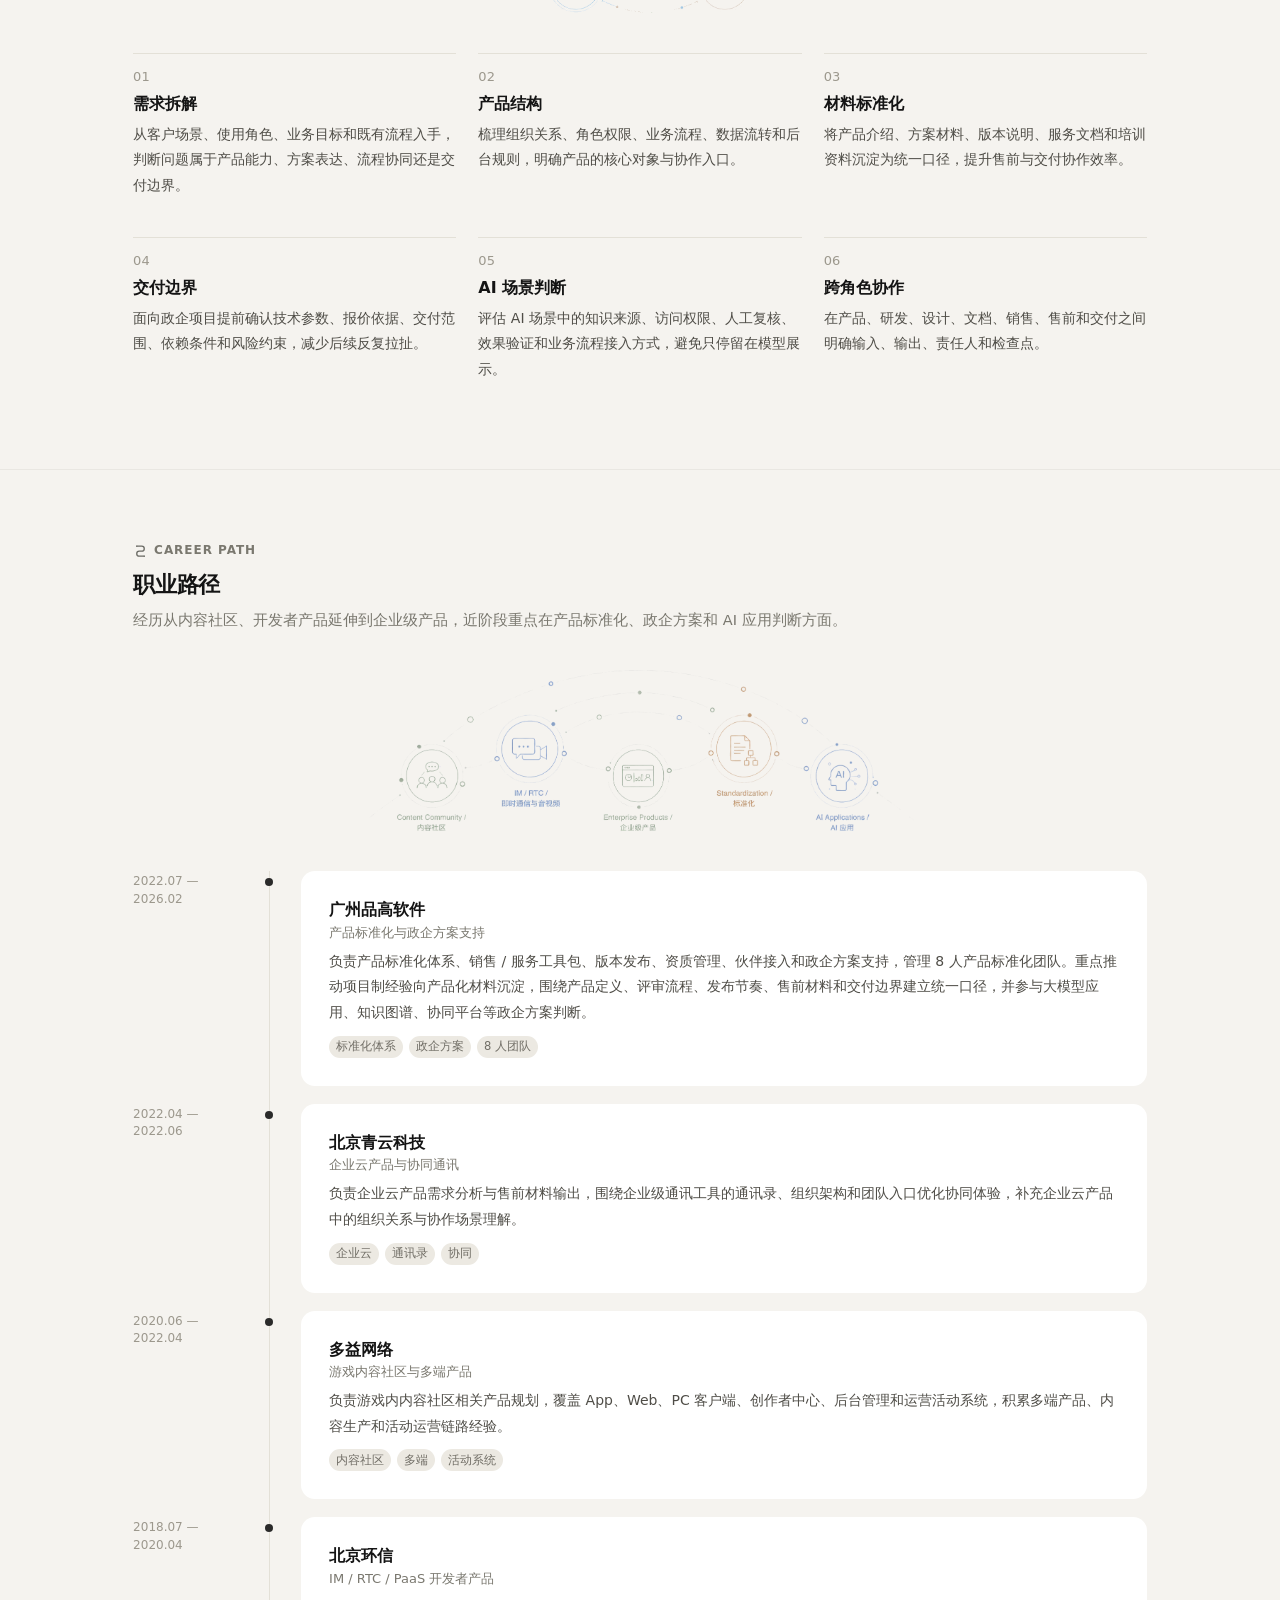
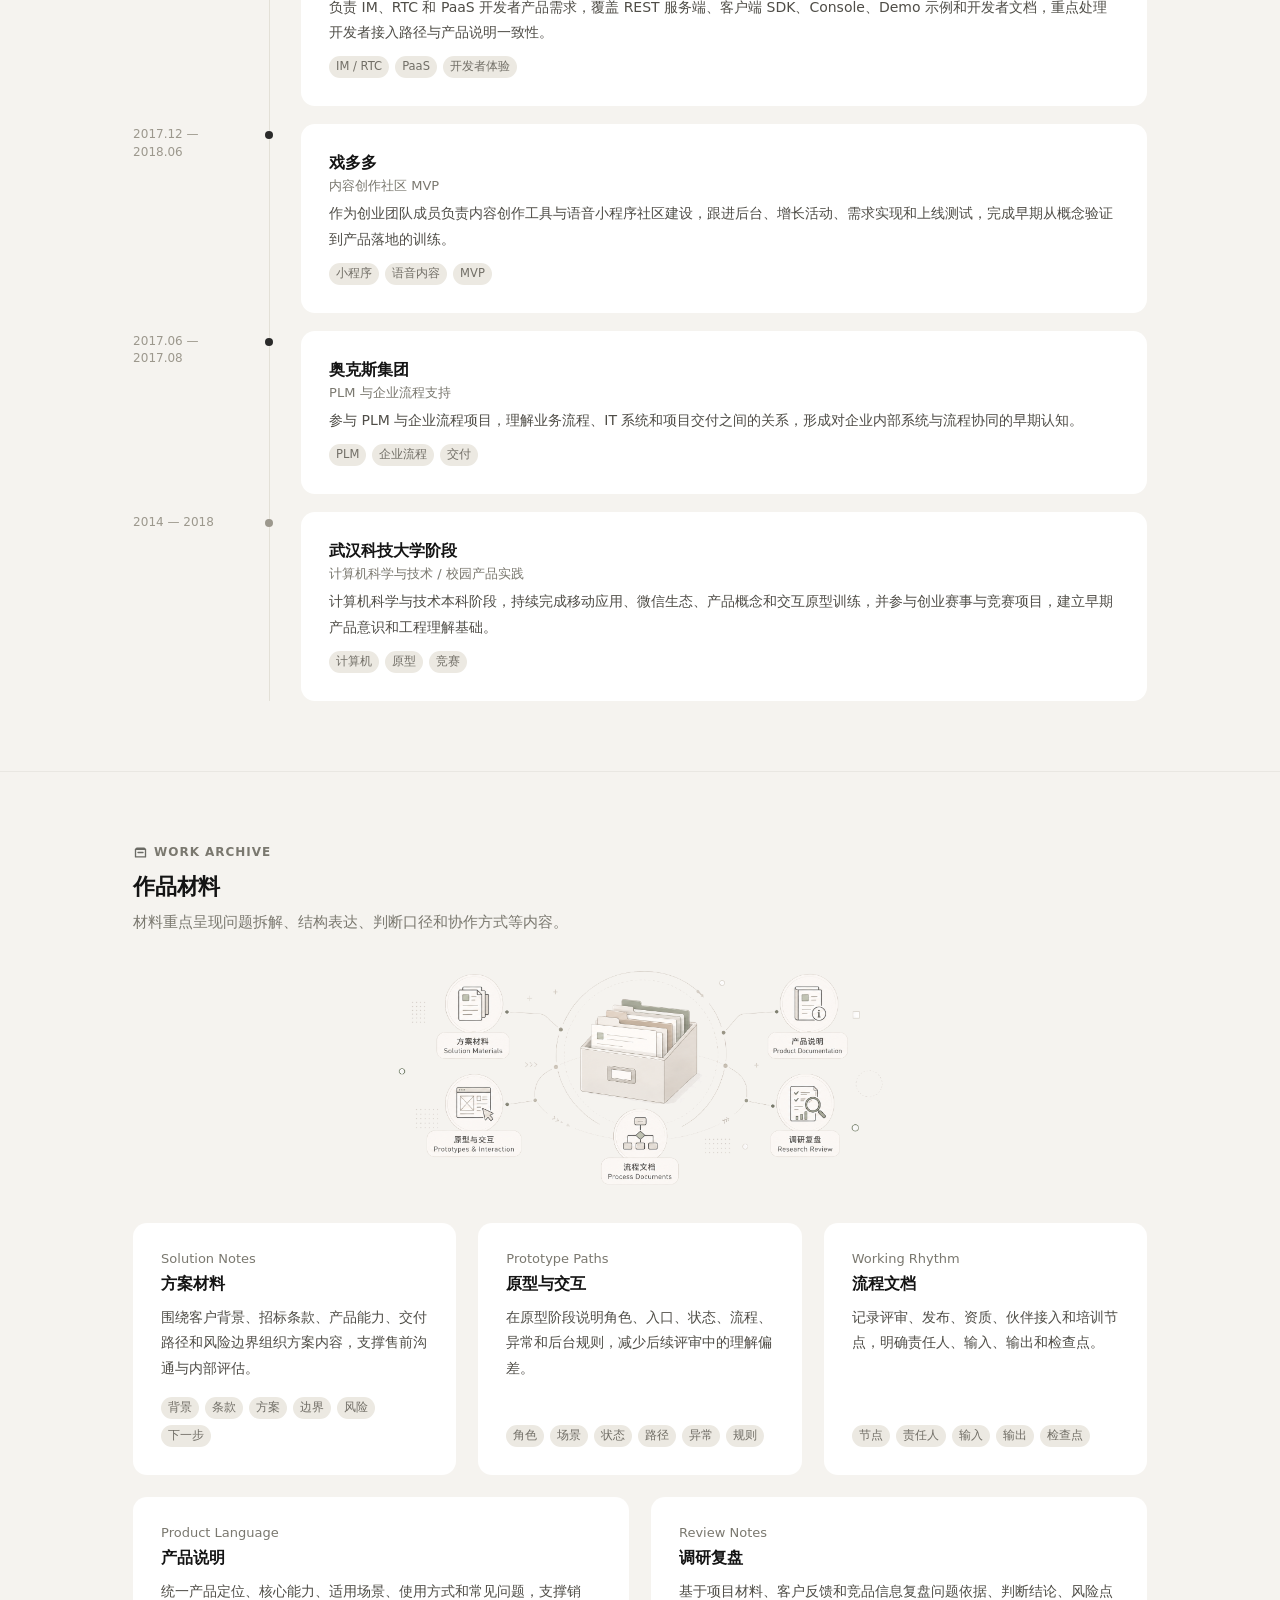
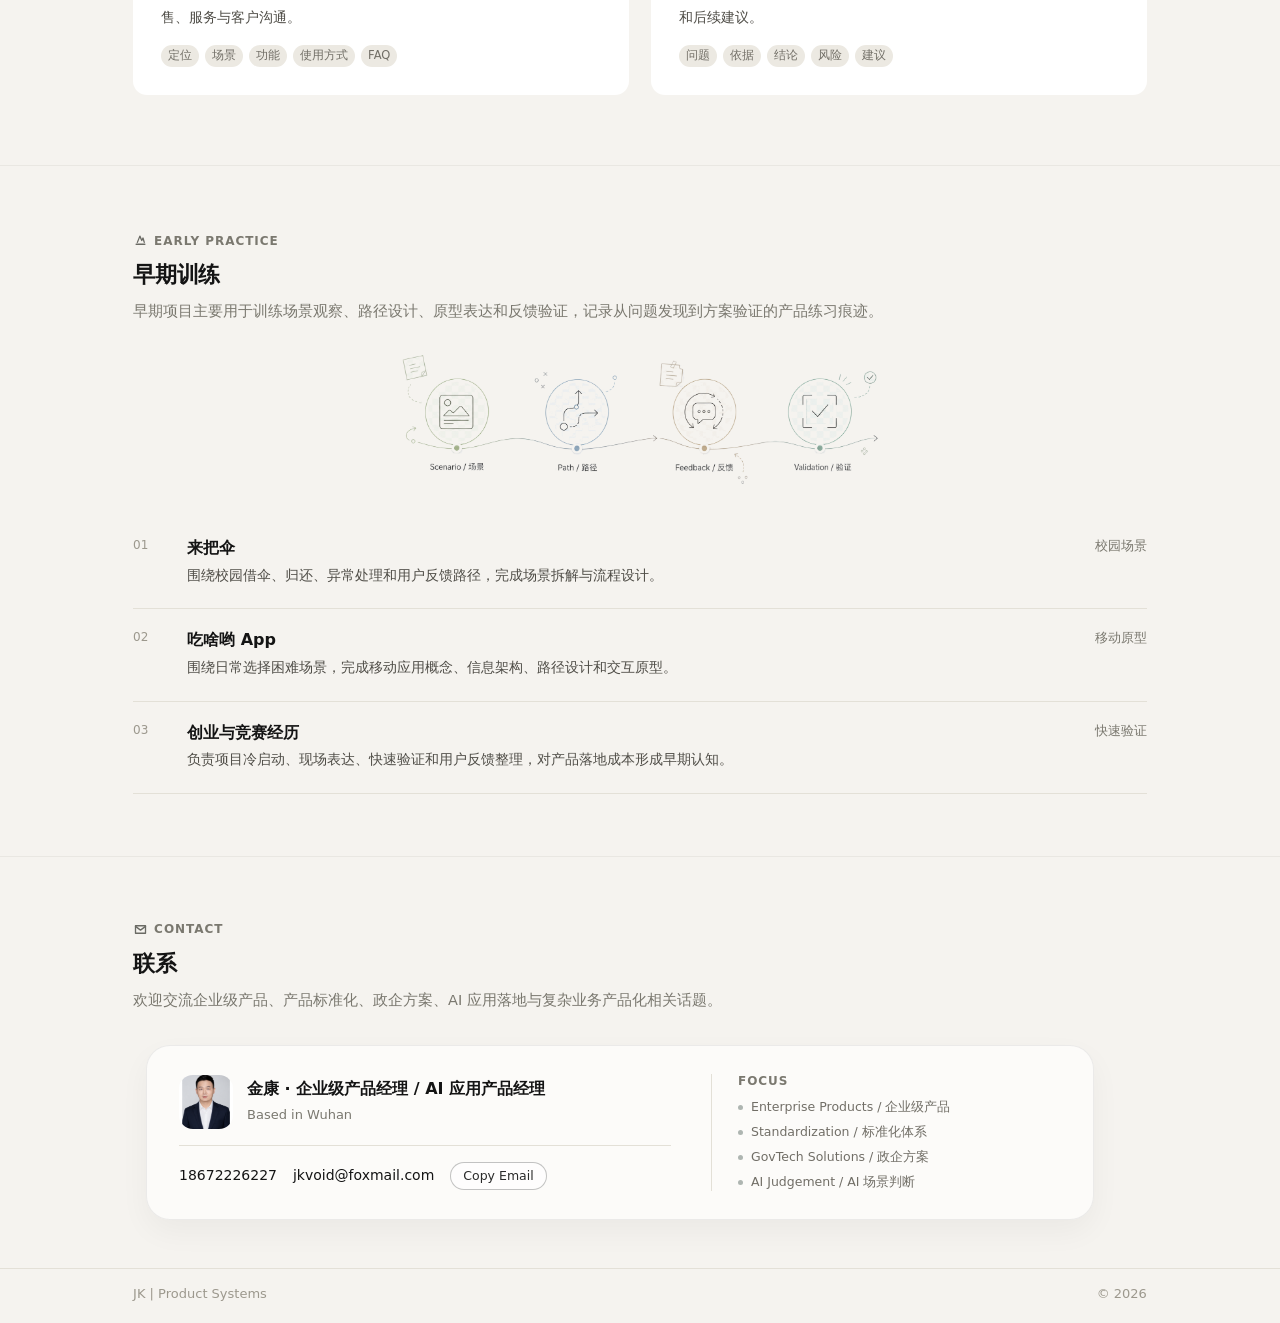
==== commit c0e705d8: "restore previous luckk.cn production version" ====
--- a/index.html
+++ b/index.html
@@ -5,8 +5,7 @@
   <meta name="viewport" content="width=device-width, initial-scale=1">
   <title>JK | Product Systems</title>
   <meta name="description" content="金康的产品作品集，记录企业级产品、产品标准化、政企方案与 AI 应用相关的项目经历、材料体系和职业路径。">
-  <link rel="icon" href="data:image/svg+xml,%3Csvg xmlns='http://www.w3.org/2000/svg' viewBox='0 0 32 32'%3E%3Crect width='32' height='32' rx='9' fill='%23f6f3ed'/%3E%3Cpath d='M9 9h14v14H9z' fill='none' stroke='%23687970' stroke-width='2'/%3E%3Cpath d='M12 14h8M12 18h5' stroke='%23202722' stroke-width='2' stroke-linecap='round'/%3E%3C/svg%3E">
-  <link rel="stylesheet" href="assets/site.css?v=20260613-final-polish">
+  <link rel="stylesheet" href="assets/site.css?v=20260612-rhythm">
 </head>
 <body id="top">
   <header class="site-header">
@@ -29,7 +28,7 @@
     <section class="page-section hero" aria-labelledby="heroTitle">
       <div class="home-banner-section">
         <div class="home-banner">
-          <img class="hero-banner" src="assets/generated/jk_website_assets/home-banner-product-systems.png" width="2172" height="724" alt="产品系统首页横幅图" decoding="async">
+          <img class="hero-banner" src="assets/generated/jk_website_assets/home-banner-product-systems.png" alt="产品系统首页横幅图" decoding="async">
         </div>
       </div>
       <div class="site-container section-container hero-inner hero-layout home-intro-grid">
@@ -56,28 +55,10 @@
             <span>政企方案</span>
             <span>AI 应用场景</span>
           </div>
-          <div class="hero-actions" aria-label="首屏操作">
-            <a class="hero-button hero-button--primary" href="#cases">查看代表项目</a>
-            <a class="hero-button hero-button--secondary" href="#project-map">浏览项目地图</a>
-          </div>
-        </div>
-        <div class="hero-stage" aria-label="产品系统能力视觉">
-          <figure class="responsive-illustration responsive-illustration--hero-side visual-hero hero-visual hero-visual-wrap home-intro-visual home-system-visual">
-            <img src="assets/images/01_home_product_systems_true_alpha.png" width="1030" height="1132" alt="产品系统介绍辅助图" loading="lazy" decoding="async">
-          </figure>
-          <div class="hero-orbit-card hero-orbit-card--top" aria-hidden="true">
-            <span>Structure</span>
-            <strong>Roles · Permissions</strong>
-          </div>
-          <div class="hero-orbit-card hero-orbit-card--left" aria-hidden="true">
-            <span>Materials</span>
-            <strong>Sales · Service</strong>
-          </div>
-          <div class="hero-orbit-card hero-orbit-card--right" aria-hidden="true">
-            <span>AI Judgement</span>
-            <strong>Needs · Boundaries</strong>
-          </div>
-        </div>
+        </div>
+        <figure class="responsive-illustration responsive-illustration--hero-side visual-hero hero-visual hero-visual-wrap home-intro-visual home-system-visual">
+          <img src="assets/images/01_home_product_systems_true_alpha.png" width="1030" height="1132" alt="产品系统介绍辅助图" loading="lazy" decoding="async">
+        </figure>
       </div>
       <div class="site-container section-container method-strip hero-methods" aria-label="产品工作方法">
         <article>
@@ -215,7 +196,7 @@
             WORK ARCHIVE
           </span>
           <h2 id="archiveTitle">作品材料</h2>
-          <p>材料重点呈现问题拆解、结构表达、判断口径和协作方式等内容；具体素材统一按脱敏口径整理。</p>
+          <p>材料重点呈现问题拆解、结构表达、判断口径和协作方式等内容。</p>
         </div>
         <figure class="responsive-illustration responsive-illustration--section-medium visual-medium section-visual archive-visual">
           <img src="assets/images/05_archive_materials_true_alpha.png" width="1765" height="805" alt="作品材料归档视觉图" loading="lazy" decoding="async">
@@ -271,6 +252,6 @@
     </div>
   </footer>
 
-  <script src="assets/site.js?v=20260613-final-polish"></script>
+  <script src="assets/site.js?v=20260612-project-toggle"></script>
 </body>
 </html>
--- a/assets/site.css
+++ b/assets/site.css
@@ -1,36 +1,25 @@
 :root {
   --page-max: 1240px;
   --container-pad: clamp(24px, 4.5vw, 64px);
-  --bg: #F3F1EC;
-  --bg-soft: #F8F6F2;
-  --surface: rgba(255, 255, 255, 0.9);
+  --bg: #F5F3EF;
+  --surface: #FFFFFF;
   --surface-plain: #FFFFFF;
-  --surface-soft: rgba(246, 244, 240, 0.92);
-  --surface-glass: rgba(255, 255, 255, 0.72);
-  --tag: rgba(237, 236, 232, 0.94);
-  --tag-text: #595C59;
-  --ink: #101412;
-  --heading: #202722;
-  --text: #424542;
-  --muted: #676B67;
-  --faint: #878A84;
-  --line: rgba(92, 96, 92, 0.14);
-  --line-strong: rgba(64, 68, 64, 0.22);
-  --accent-soft: #E7E4DE;
-  --accent-muted: #6B746F;
-  --accent-blue: #AFC1C8;
-  --accent-sage: #BFC7C1;
-  --accent-warm: #D8CCB8;
-  --shadow: 0 12px 26px rgba(37, 41, 37, 0.07);
-  --shadow-soft: 0 8px 18px rgba(37, 41, 37, 0.05);
-  --shadow-glow: 0 16px 34px rgba(96, 105, 100, 0.08);
+  --surface-soft: #F1EFE8;
+  --tag: #ECE9E2;
+  --tag-text: #716E66;
+  --ink: #141414;
+  --heading: #2A2A2A;
+  --text: #4F4D47;
+  --muted: #7A786F;
+  --faint: #9C988D;
+  --line: #E3E0D7;
+  --accent-soft: #DDE4DD;
+  --accent-muted: #6E7B75;
+  --shadow: 0 14px 34px rgba(20, 20, 20, 0.07);
   --max: var(--page-max);
   --radius: 14px;
-  --radius-lg: 28px;
-  --ease: 200ms ease;
+  --ease: 180ms ease;
   --motion-ease: cubic-bezier(0.22, 0.61, 0.36, 1);
-  --motion-soft: cubic-bezier(0.16, 1, 0.3, 1);
-  --motion-duration: 680ms;
   --content-pad: clamp(64px, 10.4vw, 176px);
 }
 
@@ -40,74 +29,26 @@
 
 html {
   scroll-behavior: smooth;
-  scroll-padding-top: 132px;
+  scroll-padding-top: 96px;
 }
 
 section[id],
 .page-section,
 .section,
 .section-block {
-  scroll-margin-top: 132px;
+  scroll-margin-top: 104px;
 }
 
 body {
-  position: relative;
-  isolation: isolate;
   margin: 0;
   overflow-x: hidden;
-  min-height: 100vh;
-  background:
-    linear-gradient(180deg, rgba(255, 255, 255, 0.36) 0%, rgba(246, 245, 242, 0.8) 42%, var(--bg) 100%),
-    var(--bg);
+  background: var(--bg);
   color: var(--text);
   font-family: Inter, "PingFang SC", "Microsoft YaHei", system-ui, sans-serif;
   font-size: 15.5px;
   font-weight: 400;
   line-height: 1.68;
   letter-spacing: 0;
-}
-
-body::before,
-body::after {
-  content: "";
-  position: fixed;
-  inset: 0;
-  pointer-events: none;
-}
-
-body::before {
-  z-index: -2;
-  background:
-    radial-gradient(ellipse at 18% 12%, rgba(186, 204, 214, 0.2), transparent 34%),
-    radial-gradient(ellipse at 82% 6%, rgba(232, 220, 202, 0.22), transparent 32%),
-    radial-gradient(ellipse at 62% 48%, rgba(248, 248, 246, 0.82), transparent 42%),
-    radial-gradient(ellipse at 18% 78%, rgba(219, 225, 229, 0.18), transparent 36%),
-    radial-gradient(ellipse at 86% 86%, rgba(225, 213, 198, 0.16), transparent 34%);
-  filter: blur(18px);
-  opacity: 0.92;
-  transform: translate3d(0, 0, 0) scale(1.06);
-  animation: ambientDrift 24s var(--motion-soft) infinite alternate;
-}
-
-body::after {
-  z-index: -1;
-  opacity: 0.24;
-  background-image:
-    radial-gradient(circle at center, rgba(58, 58, 54, 0.032) 0 0.7px, transparent 0.8px),
-    linear-gradient(rgba(70, 70, 66, 0.026) 1px, transparent 1px),
-    linear-gradient(90deg, rgba(70, 70, 66, 0.022) 1px, transparent 1px);
-  background-size: 9px 9px, 64px 64px, 64px 64px;
-  mask-image: linear-gradient(180deg, rgba(0, 0, 0, 0.44), rgba(0, 0, 0, 0.13) 62%, transparent);
-}
-
-@keyframes ambientDrift {
-  from {
-    transform: translate3d(-1.2%, -0.8%, 0) scale(1.04);
-  }
-
-  to {
-    transform: translate3d(1.2%, 1%, 0) scale(1.08);
-  }
 }
 
 a {
@@ -204,18 +145,9 @@
   margin: 0;
   margin-bottom: 0;
   border-radius: 0;
-  border-bottom: 1px solid rgba(255, 255, 255, 0.32);
-  background: rgba(246, 243, 237, 0.46);
-  backdrop-filter: blur(14px) saturate(116%);
-  -webkit-backdrop-filter: blur(14px) saturate(116%);
-  transition: background 260ms var(--motion-ease), border-color 260ms var(--motion-ease), box-shadow 260ms var(--motion-ease);
-}
-
-body.is-scrolled .site-header,
-.site-header.is-scrolled {
-  border-bottom-color: rgba(113, 120, 111, 0.16);
-  background: rgba(255, 255, 255, 0.72);
-  box-shadow: 0 10px 28px rgba(43, 48, 45, 0.06);
+  border-bottom: 1px solid rgba(255, 255, 255, 0.35);
+  background: rgba(255, 255, 255, 0.68);
+  backdrop-filter: blur(10px) saturate(110%);
 }
 
 main {
@@ -250,7 +182,7 @@
 .nav-links {
   display: flex;
   align-items: center;
-  gap: 4px;
+  gap: 18px;
   color: var(--muted);
   font-size: 14px;
   font-weight: 500;
@@ -261,22 +193,19 @@
   display: flex;
   align-items: center;
   position: relative;
-  min-height: 34px;
-  border: 1px solid transparent;
-  border-radius: 999px;
-  padding: 0 10px;
-  transition: background var(--ease), border-color var(--ease), color var(--ease), transform var(--ease);
+  padding: 10px 0;
+  transition: color 200ms ease;
 }
 
 .nav-links a::after {
   content: "";
   position: absolute;
   left: 50%;
-  bottom: 5px;
-  width: 13px;
-  height: 1.5px;
+  bottom: 3px;
+  width: 16px;
+  height: 2px;
   border-radius: 999px;
-  background: var(--accent-muted);
+  background: var(--heading);
   opacity: 0;
   transform: translateX(-50%) scaleX(0.4);
   transition: opacity 200ms ease, transform 200ms ease;
@@ -286,18 +215,11 @@
 .nav-links a:focus-visible,
 .nav-links a.is-active {
   color: var(--ink);
-  background: rgba(255, 255, 255, 0.54);
-  border-color: rgba(113, 120, 111, 0.12);
   outline: none;
 }
 
-.nav-links a:hover,
-.nav-links a:focus-visible {
-  transform: translateY(-1px);
-}
-
 .nav-links a.is-active::after {
-  opacity: 0.72;
+  opacity: 0.65;
   transform: translateX(-50%) scaleX(1);
 }
 
@@ -306,28 +228,17 @@
 }
 
 .hero {
-  position: relative;
+  padding: 0 0 24px;
+}
+
+.home-banner-section {
+  width: 100%;
   overflow: hidden;
-  min-height: calc(100svh - 76px);
-  padding: 0 0 24px;
-}
-
-.home-banner-section {
-  display: none;
-  position: absolute;
-  top: 0;
-  right: 0;
-  left: 0;
-  z-index: 0;
-  width: 100%;
-  height: clamp(220px, 28vw, 360px);
-  overflow: hidden;
-  pointer-events: none;
 }
 
 .home-banner {
   width: 100%;
-  height: 100%;
+  height: 104px;
   margin: 0;
   overflow: hidden;
 }
@@ -343,9 +254,7 @@
   box-shadow: none;
   object-fit: cover;
   object-position: center center;
-  opacity: 0.42;
-  filter: saturate(1) contrast(1.02);
-  mask-image: linear-gradient(180deg, rgba(0, 0, 0, 0.68), rgba(0, 0, 0, 0.24) 48%, transparent 100%);
+  opacity: 0.62;
 }
 
 .section-kicker {
@@ -364,7 +273,7 @@
   width: 15px;
   height: 15px;
   flex: 0 0 auto;
-  color: currentColor;
+  color: #6A6A64;
 }
 
 .hero-kicker .kicker-icon {
@@ -383,22 +292,18 @@
 }
 
 .hero-main {
-  position: relative;
-  z-index: 2;
-  grid-column: 1;
-  max-width: 720px;
+  max-width: 620px;
   margin-top: 0;
 }
 
 .hero-inner {
-  position: relative;
-  z-index: 2;
   display: grid;
-  grid-template-columns: minmax(0, 1fr) minmax(280px, 34%);
-  gap: clamp(40px, 5vw, 64px);
-  align-items: center;
-  padding-top: clamp(28px, 4vh, 36px);
-  padding-bottom: 0;
+  grid-template-columns: minmax(480px, 560px) minmax(420px, 1fr);
+  column-gap: clamp(64px, 6vw, 96px);
+  row-gap: 36px;
+  align-items: start;
+  padding-top: 8px;
+  padding-bottom: 12px;
 }
 
 .home-intro-visual,
@@ -432,70 +337,29 @@
   opacity: 1;
 }
 
-.hero-stage {
-  position: relative;
-  z-index: 0;
-  justify-self: end;
-  display: block;
-  width: min(100%, 340px);
-  min-width: 0;
-  margin: 0;
-  padding: 0;
-  overflow: visible;
-  border: 0;
-  border-radius: 0;
-  background: none;
-  box-shadow: none;
-  pointer-events: none;
-}
-
-.hero-stage::before,
-.hero-stage::after {
-  display: none;
-}
-
-.hero-stage__image-wrap {
-  display: block;
-  width: 100%;
-  margin: 0;
-}
-
-.hero-stage__image,
-.hero-system-visual {
-  display: block;
-  width: 100%;
-  max-width: none;
-  height: auto;
-  margin: 0;
-  background: transparent;
-  opacity: 0.44;
-  filter: saturate(0.26) contrast(0.88) brightness(0.82);
-  mix-blend-mode: screen;
-}
-
 .hero h1 {
-  margin: 9px 0 6px;
+  margin: 5px 0 5px;
   color: var(--ink);
-  font-size: clamp(28px, 3.2vw, 42px);
-  font-weight: 680;
+  font-size: 24px;
+  font-weight: 650;
   line-height: 1.15;
-  letter-spacing: 0;
+  letter-spacing: -0.02em;
 }
 
 .hero-role {
   margin: 0;
   color: var(--heading);
-  font-size: clamp(17px, 1.65vw, 21px);
-  font-weight: 620;
-  line-height: 1.42;
+  font-size: 17px;
+  font-weight: 600;
+  line-height: 1.35;
 }
 
 .hero-lead {
   max-width: 620px;
-  margin: 13px 0 0;
+  margin: 10px 0 0;
   color: var(--text);
   font-size: 14.5px;
-  line-height: 1.78;
+  line-height: 1.68;
 }
 
 .hero-keywords,
@@ -507,7 +371,7 @@
 }
 
 .hero-keywords {
-  margin-top: 18px;
+  margin-top: 14px;
 }
 
 .tag,
@@ -518,9 +382,9 @@
   min-height: 22px;
   border-radius: 999px;
   background: var(--tag);
-  color: rgba(89, 92, 89, 0.78);
+  color: var(--tag-text);
   font-size: 11.5px;
-  font-weight: 450;
+  font-weight: 400;
   line-height: 1.2;
   padding: 2px 7px;
   white-space: nowrap;
@@ -530,122 +394,15 @@
 .tag:hover,
 .hero-keywords span:hover,
 .structure-list span:hover {
-  background: rgba(232, 230, 224, 0.92);
-  color: #5F625F;
-}
-
-.hero-actions {
-  display: flex;
-  flex-wrap: wrap;
-  gap: 10px;
-  margin-top: 22px;
-}
-
-.hero-button {
-  display: inline-flex;
-  align-items: center;
-  justify-content: center;
-  min-height: 42px;
-  border: 1px solid transparent;
-  border-radius: 999px;
-  font-size: 14px;
-  font-weight: 620;
-  line-height: 1;
-  padding: 0 18px;
-  transition: transform var(--ease), background var(--ease), border-color var(--ease), color var(--ease), box-shadow var(--ease);
-}
-
-.hero-button:hover,
-.hero-button:focus-visible {
-  outline: none;
-  transform: translateY(-1px);
-}
-
-.hero-button--primary {
-  background: var(--heading);
-  color: #FFFFFF;
-  box-shadow: 0 14px 28px rgba(43, 48, 45, 0.14);
-}
-
-.hero-button--primary:hover,
-.hero-button--primary:focus-visible {
-  background: #1F2521;
-  box-shadow: 0 18px 34px rgba(43, 48, 45, 0.18);
-}
-
-.hero-button--secondary {
-  border-color: rgba(104, 121, 112, 0.22);
-  background: rgba(255, 255, 255, 0.5);
-  color: var(--heading);
-}
-
-.hero-button--secondary:hover,
-.hero-button--secondary:focus-visible {
-  border-color: rgba(104, 121, 112, 0.34);
-  background: rgba(255, 255, 255, 0.78);
-}
-
-.hero-orbit-card {
-  position: absolute;
-  z-index: 3;
-  display: none;
-  gap: 3px;
-  min-width: 118px;
-  border: 1px solid rgba(96, 102, 99, 0.1);
-  border-radius: 16px;
-  background: rgba(255, 255, 255, 0.62);
-  box-shadow: 0 8px 18px rgba(37, 41, 37, 0.05);
-  backdrop-filter: blur(8px) saturate(102%);
-  -webkit-backdrop-filter: blur(8px) saturate(102%);
-  padding: 8px 10px;
-}
-
-.hero-orbit-card span {
-  color: var(--muted);
-  font-size: 11px;
-  font-weight: 620;
-  letter-spacing: 0.04em;
-  line-height: 1.2;
-  text-transform: uppercase;
-}
-
-.hero-orbit-card strong {
-  color: var(--heading);
-  font-size: 12.5px;
-  font-weight: 620;
-  line-height: 1.3;
-}
-
-.hero-orbit-card--top {
-  top: 42px;
-  right: 42px;
-}
-
-.hero-orbit-card--left {
-  bottom: 90px;
-  left: 24px;
-}
-
-.hero-orbit-card--right {
-  right: 24px;
-  bottom: 54px;
-}
-
-@keyframes heroAura {
-  from {
-    transform: rotate(0deg) scale(1);
-  }
-
-  to {
-    transform: rotate(360deg) scale(1.02);
-  }
-}
-
-.hero-methods {
+  background: #E2DED6;
+  color: #6A665F;
+}
+
+.method-strip {
   display: grid;
   grid-template-columns: repeat(3, minmax(0, 1fr));
-  gap: 16px;
-  margin-top: 20px;
+  gap: 10px;
+  margin-top: 0;
   padding-top: 0;
   border-top: 0;
 }
@@ -656,24 +413,9 @@
   grid-template-columns: 24px minmax(0, 1fr);
   gap: 9px;
   align-items: start;
-  border: 0;
+  border: 1px solid rgba(227, 224, 215, 0.5);
   border-radius: var(--radius);
-  background:
-    linear-gradient(
-      180deg,
-      transparent 0%,
-      rgba(3, 8, 14, 0.055) 62%,
-      rgba(3, 8, 14, 0.13) 100%
-    ),
-    linear-gradient(
-      135deg,
-      rgba(255, 255, 255, 0.105) 0%,
-      rgba(255, 255, 255, 0.045) 38%,
-      rgba(255, 255, 255, 0.018) 100%
-    );
-  box-shadow: 0 22px 60px rgba(0, 0, 0, 0.16);
-  backdrop-filter: blur(24px) saturate(128%);
-  -webkit-backdrop-filter: blur(24px) saturate(128%);
+  background: rgba(248, 247, 244, 0.42);
   padding: 16px 18px;
 }
 
@@ -724,23 +466,23 @@
 }
 
 .section {
-  padding: 54px 0;
+  padding: 70px 0;
 }
 
 .section.has-large-visual {
-  padding: 54px 0;
+  padding: 70px 0;
 }
 
 .section + .section {
-  border-top: 1px solid rgba(218, 216, 205, 0.78);
+  border-top: 1px solid rgba(232, 230, 225, 0.88);
 }
 
 .section.map-section {
-  padding: 52px 0 50px;
+  padding: 66px 0 64px;
 }
 
 .section.early-section {
-  padding: 50px 0 48px;
+  padding: 64px 0 62px;
 }
 
 .section-heading {
@@ -758,7 +500,7 @@
 }
 
 .section-heading p {
-  margin: 8px 0 0;
+  margin: 10px 0 0;
   color: var(--muted);
   font-size: 14.5px;
   line-height: 1.75;
@@ -769,7 +511,7 @@
   max-width: var(--illustration-max, 600px);
   height: auto;
   min-height: 0;
-  margin: 18px auto 22px;
+  margin: 26px auto 30px;
   overflow: visible;
   border: 0;
   border-radius: 0;
@@ -802,101 +544,61 @@
 }
 
 .cases-visual {
-  --illustration-max: 470px;
-  width: min(52%, var(--illustration-max));
-  margin-top: 12px;
-  margin-bottom: 14px;
+  --illustration-max: 573px;
+  width: min(66.666%, var(--illustration-max));
+  margin-top: 26px;
+  margin-bottom: 30px;
 }
 
 .project-map-visual {
   --illustration-max: 547px;
   width: min(66.666%, var(--illustration-max));
-  margin-top: 17px;
-  margin-bottom: 20px;
+  margin-top: 24px;
+  margin-bottom: 26px;
 }
 
 .capability-visual {
   --illustration-max: 507px;
   width: min(66.666%, var(--illustration-max));
-  margin-top: 18px;
-  margin-bottom: 22px;
+  margin-top: 26px;
+  margin-bottom: 30px;
 }
 
 .archive-visual {
   --illustration-max: 507px;
   width: min(66.666%, var(--illustration-max));
-  margin-top: 18px;
-  margin-bottom: 22px;
+  margin-top: 26px;
+  margin-bottom: 30px;
 }
 
 .career-visual {
   --illustration-max: 573px;
   width: min(66.666%, var(--illustration-max));
-  margin-top: 18px;
-  margin-bottom: 22px;
+  margin-top: 26px;
+  margin-bottom: 30px;
 }
 
 .early-practice-visual {
   --illustration-max: 507px;
   width: min(66.666%, var(--illustration-max));
-  margin-top: 16px;
-  margin-bottom: 20px;
+  margin-top: 22px;
+  margin-bottom: 24px;
 }
 
 .case-grid {
   display: grid;
   grid-template-columns: repeat(3, minmax(0, 1fr));
-  gap: 16px;
-  align-items: stretch;
-  isolation: isolate;
+  gap: 22px;
 }
 
 .case-card {
-  position: relative;
   display: flex;
   flex-direction: column;
-  min-height: 246px;
-  overflow: hidden;
-  border-radius: 20px;
-  border: 1px solid rgba(92, 96, 92, 0.12);
-  background:
-    linear-gradient(160deg, rgba(255, 255, 255, 0.92), rgba(245, 244, 241, 0.88));
-  box-shadow: var(--shadow-soft);
-  padding: 18px;
-  transform: none;
-  transition: transform 260ms var(--motion-ease), background var(--ease), border-color var(--ease), box-shadow var(--ease);
-}
-
-.case-card--primary {
-  order: initial;
-  min-height: 246px;
-  border-color: rgba(92, 96, 92, 0.14);
-  background:
-    linear-gradient(160deg, rgba(255, 255, 255, 0.96), rgba(246, 245, 242, 0.92));
-  box-shadow: 0 10px 22px rgba(37, 41, 37, 0.06);
-  transform: none;
-}
-
-.case-card--secondary:nth-child(2) {
-  order: initial;
-}
-
-.case-card--secondary:nth-child(3) {
-  order: initial;
-}
-
-.case-card-surface {
-  position: absolute;
-  inset: 0;
-  pointer-events: none;
-  background:
-    linear-gradient(90deg, transparent, rgba(255, 255, 255, 0.36), transparent),
-    linear-gradient(rgba(96, 108, 99, 0.042) 1px, transparent 1px),
-    linear-gradient(90deg, rgba(96, 108, 99, 0.038) 1px, transparent 1px);
-  background-size: 100% 100%, 38px 38px, 38px 38px;
-  opacity: 0.22;
-  mask-image: radial-gradient(circle at 50% 38%, rgba(0, 0, 0, 0.88), transparent 76%);
-  transition: opacity var(--ease);
+  min-height: 250px;
+  border-radius: var(--radius);
+  background: var(--surface);
+  padding: 28px;
+  transition: transform var(--ease), background var(--ease), box-shadow var(--ease);
 }
 
 .case-card:hover,
@@ -904,23 +606,8 @@
 .material-card:hover,
 .timeline-content:hover {
   background: var(--surface-plain);
-  border-color: rgba(74, 80, 78, 0.16);
-  box-shadow: 0 12px 24px rgba(37, 41, 37, 0.07);
+  box-shadow: var(--shadow), inset 0 0 0 1px rgba(42, 42, 42, 0.08);
   transform: translateY(-3px);
-}
-
-.cases-section .case-card:hover {
-  border-color: rgba(86, 92, 89, 0.18);
-  box-shadow: 0 12px 26px rgba(37, 41, 37, 0.07);
-  transform: translateY(-3px);
-}
-
-.cases-section .case-card--primary:hover {
-  transform: translateY(-3px);
-}
-
-.cases-section .case-card:hover .case-card-surface {
-  opacity: 0.68;
 }
 
 .case-card:active,
@@ -931,48 +618,36 @@
 }
 
 .case-card-head {
-  position: relative;
-  z-index: 1;
   display: flex;
   align-items: center;
   gap: 9px;
-}
-
-.case-card-index {
-  display: none;
 }
 
 .case-category,
 .project-card > span,
 .material-heading span {
-  color: var(--faint);
+  color: var(--muted);
   font-size: 13px;
   font-weight: 500;
   line-height: 1.25;
 }
 
 .case-visual {
-  display: none;
+  display: inline-flex;
   align-items: center;
   justify-content: center;
-  width: 30px;
-  height: 30px;
+  width: 15px;
+  height: 15px;
   flex: 0 0 auto;
-  border: 1px solid rgba(104, 121, 112, 0.18);
-  border-radius: 10px;
-  background: rgba(255, 255, 255, 0.6);
-  color: var(--accent-muted);
-  box-shadow: inset 0 1px 0 rgba(255, 255, 255, 0.7);
+  color: #6A6A64;
 }
 
 .case-visual svg {
-  width: 16px;
-  height: 16px;
+  width: 15px;
+  height: 15px;
 }
 
 .case-body {
-  position: relative;
-  z-index: 1;
   display: flex;
   flex: 1;
   flex-direction: column;
@@ -986,155 +661,33 @@
 .early-card h3 {
   margin: 0;
   color: var(--ink);
-  font-weight: 680;
+  font-weight: 650;
   line-height: 1.35;
 }
 
 .case-body h3 {
-  margin-top: 14px;
-  font-size: 17px;
+  margin-top: 13px;
+  font-size: 16px;
 }
 
 .case-line {
+  margin: 10px 0 0;
+  color: var(--text);
+  font-size: 14px;
+  font-weight: 400;
+  line-height: 1.84;
+}
+
+.case-body p:not(.case-line) {
   margin: 8px 0 0;
-  color: var(--muted);
-  font-size: 13.5px;
-  font-weight: 400;
-  line-height: 1.58;
-}
-
-.case-body p:not(.case-line) {
-  margin: 0;
   color: var(--text);
-  font-size: 13px;
-  line-height: 1.58;
+  font-size: 14px;
+  line-height: 1.84;
 }
 
 .case-card .tag-row {
-  margin-top: 12px;
-  padding-top: 0;
-}
-
-.case-proof-list {
-  display: none;
-  gap: 10px;
-  margin-top: 16px;
-}
-
-.case-proof {
-  display: grid;
-  gap: 5px;
-  border-top: 1px solid rgba(92, 102, 94, 0.16);
-  padding-top: 10px;
-}
-
-.case-proof span {
-  color: var(--accent-muted);
-  font-size: 12px;
-  font-weight: 680;
-  letter-spacing: 0.04em;
-  line-height: 1.2;
-}
-
-.case-proof p {
-  display: -webkit-box;
-  -webkit-box-orient: vertical;
-  -webkit-line-clamp: 2;
-  overflow: hidden;
-}
-
-.case-card--primary .case-proof p {
-  -webkit-line-clamp: 2;
-}
-
-.case-card-action {
-  display: inline-flex;
-  align-items: center;
-  align-self: flex-start;
-  gap: 8px;
-  min-height: 36px;
   margin-top: auto;
-  border: 1px solid rgba(104, 121, 112, 0.22);
-  border-radius: 999px;
-  background: rgba(255, 255, 255, 0.68);
-  color: var(--heading);
-  cursor: pointer;
-  font-size: 13px;
-  font-weight: 680;
-  line-height: 1;
-  padding: 0 13px;
-  transition: transform var(--ease), border-color var(--ease), background var(--ease), box-shadow var(--ease);
-}
-
-.case-card-action span {
-  transform: translateX(0);
-  transition: transform var(--ease);
-}
-
-.case-card-action:hover,
-.case-card-action:focus-visible,
-.case-card:hover .case-card-action {
-  border-color: rgba(104, 121, 112, 0.4);
-  background: rgba(255, 255, 255, 0.92);
-  box-shadow: 0 10px 22px rgba(37, 45, 40, 0.1);
-  outline: none;
-}
-
-.case-card-action:hover span,
-.case-card-action:focus-visible span,
-.case-card:hover .case-card-action span {
-  transform: translateX(3px);
-}
-
-@media (max-width: 980px) {
-  .cases-section .case-grid {
-    grid-template-columns: minmax(0, 1fr);
-    gap: 16px;
-  }
-
-  .cases-section .case-card,
-  .cases-section .case-card--primary,
-  .cases-section .case-card--secondary {
-    order: initial;
-    min-height: auto;
-    transform: none;
-  }
-
-  .cases-section .case-card:hover,
-  .cases-section .case-card--primary:hover {
-    transform: translateY(-2px);
-  }
-
-  .case-proof p,
-  .case-card--primary .case-proof p {
-    -webkit-line-clamp: 2;
-  }
-}
-
-@media (max-width: 640px) {
-  .cases-section .case-grid {
-    gap: 14px;
-  }
-
-  .cases-section .case-card {
-    border-radius: 18px;
-    padding: 20px;
-  }
-
-  .case-body h3 {
-    font-size: 18px;
-  }
-
-  .case-proof-list {
-    gap: 10px;
-    margin-top: 16px;
-  }
-
-  .case-card-action {
-    width: 100%;
-    justify-content: center;
-    margin-top: 18px;
-  }
+  padding-top: 15px;
 }
 
 .map-controls {
@@ -1184,17 +737,16 @@
   display: flex;
   flex-direction: column;
   width: 100%;
-  min-height: 104px;
-  border: 1px solid rgba(92, 96, 92, 0.12);
+  min-height: 116px;
+  border: 0;
   border-radius: var(--radius);
   appearance: none;
-  background: rgba(255, 255, 255, 0.82);
+  background: var(--surface-soft);
   color: inherit;
   font: inherit;
   text-align: left;
-  padding: 24px;
-  box-shadow: 0 6px 14px rgba(37, 41, 37, 0.04);
-  transition: transform var(--ease), background var(--ease), border-color var(--ease), box-shadow var(--ease);
+  padding: 28px;
+  transition: transform var(--ease), background var(--ease), box-shadow var(--ease);
 }
 
 .project-card {
@@ -1217,9 +769,8 @@
   -webkit-line-clamp: 2;
   overflow: hidden;
   margin: 4px 0 0;
-  color: var(--muted);
+  color: var(--text);
   font-size: 14px;
-  font-weight: 400;
   line-height: 1.84;
 }
 
@@ -1235,7 +786,7 @@
   margin-top: 12px;
   color: var(--muted);
   font-size: 12.5px;
-  font-weight: 520;
+  font-weight: 600;
   line-height: 1;
   opacity: 0.62;
   transform: translateY(2px);
@@ -1301,334 +852,35 @@
 
 .capability-matrix {
   display: grid;
-  grid-template-columns: repeat(12, minmax(0, 1fr));
-  grid-auto-flow: dense;
-  gap: 14px;
-  isolation: isolate;
+  grid-template-columns: repeat(3, minmax(0, 1fr));
+  gap: 22px;
 }
 
 .capability-card {
-  position: relative;
-  display: flex;
-  grid-column: span 4;
-  flex-direction: column;
-  min-height: 176px;
-  overflow: hidden;
-  border: 1px solid rgba(92, 96, 92, 0.12);
-  border-radius: 20px;
-  background:
-    linear-gradient(160deg, rgba(255, 255, 255, 0.92), rgba(245, 244, 241, 0.88));
-  box-shadow: 0 8px 16px rgba(37, 41, 37, 0.05);
-  padding: 18px;
-  transition: transform 240ms var(--motion-ease), border-color var(--ease), box-shadow var(--ease), background var(--ease);
-}
-
-.capability-card::before {
-  content: "";
-  position: absolute;
-  inset: 0;
-  pointer-events: none;
-  background:
-    linear-gradient(rgba(96, 108, 99, 0.034) 1px, transparent 1px),
-    linear-gradient(90deg, rgba(96, 108, 99, 0.03) 1px, transparent 1px);
-  background-size: 34px 34px;
-  opacity: 0.08;
-  mask-image: radial-gradient(circle at 70% 18%, rgba(0, 0, 0, 0.72), transparent 70%);
-  transition: opacity var(--ease);
-}
-
-.capability-card:nth-child(1),
-.capability-card:nth-child(5) {
-  grid-column: span 4;
-  min-height: 176px;
-}
-
-.capability-card:nth-child(2),
-.capability-card:nth-child(6) {
-  grid-column: span 4;
-}
-
-.capability-card:nth-child(3),
-.capability-card:nth-child(4) {
-  grid-column: span 4;
-}
-
-.capability-card:hover {
-  border-color: rgba(104, 112, 108, 0.16);
-  box-shadow: 0 12px 24px rgba(37, 41, 37, 0.07);
-  transform: translateY(-3px);
-}
-
-.capability-card:hover::before {
-  opacity: 0.18;
-}
-
-.capability-card-top {
-  position: relative;
-  z-index: 1;
-  display: flex;
-  align-items: flex-start;
-  justify-content: space-between;
-  gap: 12px;
+  min-height: 0;
+  border-top: 1px solid var(--line);
+  background: transparent;
+  padding: 16px 0;
 }
 
 .capability-mark {
-  display: inline-flex;
-  align-items: center;
-  min-height: 24px;
-  border: 1px solid rgba(104, 121, 112, 0.14);
-  border-radius: 999px;
-  background: rgba(255, 255, 255, 0.52);
+  display: block;
+  margin-bottom: 10px;
   color: var(--faint);
-  font-size: 12px;
-  font-weight: 650;
+  font-size: 13px;
+  font-weight: 500;
   line-height: 1;
-  padding: 0 8px;
-}
-
-.capability-diagram {
-  position: relative;
-  display: grid;
-  width: 26px;
-  height: 22px;
-  flex: 0 0 auto;
-  place-items: center;
-  border: 0;
-  border-radius: 0;
-  background: transparent;
-  box-shadow: none;
-  opacity: 0.24;
-}
-
-.capability-diagram i {
-  position: absolute;
-  display: block;
-  border-radius: 999px;
-  background: rgba(92, 96, 94, 0.62);
-}
-
-.capability-diagram i:nth-child(1) {
-  width: 27px;
-  height: 2px;
-  transform: translateY(-9px);
-}
-
-.capability-diagram i:nth-child(2) {
-  width: 21px;
-  height: 2px;
-}
-
-.capability-diagram i:nth-child(3) {
-  width: 14px;
-  height: 2px;
-  transform: translateY(9px);
-}
-
-.capability-diagram--structure i:nth-child(1),
-.capability-diagram--standardization i:nth-child(1) {
-  width: 8px;
-  height: 8px;
-  transform: translate(-13px, -8px);
-}
-
-.capability-diagram--structure i:nth-child(2),
-.capability-diagram--standardization i:nth-child(2) {
-  width: 8px;
-  height: 8px;
-  transform: translate(13px, -8px);
-}
-
-.capability-diagram--structure i:nth-child(3),
-.capability-diagram--standardization i:nth-child(3) {
-  width: 30px;
-  height: 2px;
-  transform: translateY(10px);
-}
-
-.capability-diagram--scenario i:nth-child(1),
-.capability-diagram--ai i:nth-child(1) {
-  width: 24px;
-  height: 24px;
-  border: 2px solid rgba(104, 121, 112, 0.7);
-  background: transparent;
-  transform: none;
-}
-
-.capability-diagram--scenario i:nth-child(2),
-.capability-diagram--ai i:nth-child(2) {
-  width: 2px;
-  height: 24px;
-  transform: none;
-}
-
-.capability-diagram--scenario i:nth-child(3),
-.capability-diagram--ai i:nth-child(3) {
-  width: 24px;
-  height: 2px;
-  transform: none;
-}
-
-.capability-diagram--collaboration i:nth-child(1) {
-  width: 9px;
-  height: 9px;
-  transform: translate(-14px, -6px);
-}
-
-.capability-diagram--collaboration i:nth-child(2) {
-  width: 9px;
-  height: 9px;
-  transform: translate(14px, -6px);
-}
-
-.capability-diagram--collaboration i:nth-child(3) {
-  width: 9px;
-  height: 9px;
-  transform: translateY(11px);
-}
-
-.capability-content {
-  position: relative;
-  z-index: 1;
-  display: grid;
-  gap: 5px;
-  margin-top: 18px;
-}
-
-.capability-title-cn {
-  color: var(--ink);
-  font-size: 17px;
-  font-weight: 700;
-  letter-spacing: 0;
-  line-height: 1.25;
 }
 
 .capability-card h3 {
-  color: var(--muted);
-  font-size: 12px;
-  font-weight: 650;
-  letter-spacing: 0;
-  line-height: 1.25;
+  font-size: 16px;
 }
 
 .capability-card p {
-  margin: 0;
-}
-
-.capability-card .card-body {
-  color: var(--muted);
-  font-size: 13.2px;
-  font-weight: 400;
-  line-height: 1.62;
-}
-
-.capability-evidence {
-  position: relative;
-  z-index: 1;
-  display: flex;
-  align-items: center;
-  align-self: flex-start;
-  gap: 0;
-  max-width: 100%;
-  margin-top: 14px;
-  border-top: 1px solid rgba(92, 96, 92, 0.1);
-  background: transparent;
-  color: var(--faint);
-  font-size: 11.5px;
-  font-weight: 400;
-  line-height: 1.35;
-  padding: 10px 0 0;
-  transition: transform var(--ease), border-color var(--ease), background var(--ease), color var(--ease);
-}
-
-.capability-evidence span {
-  display: none;
-}
-
-.capability-evidence strong {
-  overflow: hidden;
-  color: var(--muted);
-  font-weight: 500;
-  text-overflow: ellipsis;
-  white-space: nowrap;
-}
-
-.capability-evidence strong::before {
-  content: "对应：";
-  color: var(--faint);
-  font-weight: 400;
-}
-
-.capability-hover-note {
-  position: relative;
-  z-index: 1;
-  margin-top: 8px;
-  color: var(--muted);
-  font-size: 12.5px;
-  font-weight: 400;
-  line-height: 1.58;
-  opacity: 0.66;
-  transform: translateY(4px);
-  transition: opacity var(--ease), color var(--ease), transform var(--ease);
-}
-
-.capability-card:hover .capability-evidence {
-  border-color: rgba(92, 96, 92, 0.16);
-  background: transparent;
-  color: var(--heading);
-  transform: none;
-}
-
-.capability-card:hover .capability-hover-note {
-  color: var(--heading);
-  opacity: 1;
-  transform: translateY(0);
-}
-
-@media (max-width: 980px) {
-  .matrix-section .capability-matrix {
-    grid-template-columns: repeat(2, minmax(0, 1fr));
-    gap: 16px;
-  }
-
-  .matrix-section .capability-card,
-  .matrix-section .capability-card:nth-child(1),
-  .matrix-section .capability-card:nth-child(2),
-  .matrix-section .capability-card:nth-child(3),
-  .matrix-section .capability-card:nth-child(4),
-  .matrix-section .capability-card:nth-child(5),
-  .matrix-section .capability-card:nth-child(6) {
-    grid-column: auto;
-    min-height: auto;
-  }
-}
-
-@media (max-width: 640px) {
-  .matrix-section .capability-matrix {
-    grid-template-columns: 1fr;
-    gap: 14px;
-  }
-
-  .matrix-section .capability-card {
-    border-radius: 18px;
-    padding: 18px;
-  }
-
-  .capability-content {
-    margin-top: 16px;
-  }
-
-  .capability-title-cn {
-    font-size: 16px;
-  }
-
-  .capability-card h3 {
-    font-size: 12px;
-  }
-
-  .capability-evidence {
-    width: 100%;
-    justify-content: space-between;
-  }
+  margin: 7px 0 0;
+  color: var(--text);
+  font-size: 14px;
+  line-height: 1.84;
 }
 
 .materials-wall {
@@ -1642,12 +894,10 @@
   display: flex;
   flex-direction: column;
   min-height: auto;
-  border: 1px solid rgba(92, 96, 92, 0.12);
   border-radius: var(--radius);
   background: var(--surface);
-  box-shadow: 0 8px 16px rgba(37, 41, 37, 0.05);
-  padding: 24px;
-  transition: transform var(--ease), background var(--ease), border-color var(--ease), box-shadow var(--ease);
+  padding: 28px;
+  transition: transform var(--ease), background var(--ease), box-shadow var(--ease);
 }
 
 .material-card:nth-child(4),
@@ -1736,11 +986,9 @@
 
 .timeline-content {
   border-radius: var(--radius);
-  border: 1px solid rgba(92, 96, 92, 0.12);
   background: var(--surface);
-  box-shadow: 0 8px 16px rgba(37, 41, 37, 0.05);
-  padding: 24px;
-  transition: transform var(--ease), background var(--ease), border-color var(--ease), box-shadow var(--ease);
+  padding: 28px;
+  transition: transform var(--ease), background var(--ease), box-shadow var(--ease);
 }
 
 .timeline-content h3 {
@@ -2048,7 +1296,7 @@
 }
 
 .intro-reveal {
-  animation: introReveal var(--motion-duration) var(--motion-soft) both;
+  animation: introReveal 360ms var(--motion-ease) both;
   animation-delay: var(--intro-delay, 0ms);
 }
 
@@ -2202,17 +1450,14 @@
   overflow: hidden;
 }
 
+@media (max-width: 1024px) {
+  .hero-inner {
+    grid-template-columns: minmax(0, 1fr) minmax(360px, 420px);
+    column-gap: 48px;
+  }
+}
+
 @media (max-width: 980px) {
-  .hero-inner {
-    grid-template-columns: minmax(0, 1fr) minmax(220px, 36%);
-    gap: clamp(28px, 4vw, 40px);
-  }
-
-  .hero-stage {
-    width: 100%;
-    max-width: 340px;
-  }
-
   .career-layout,
   .early-layout {
     grid-template-columns: 1fr;
@@ -2250,13 +1495,9 @@
 @media (max-width: 768px) {
   .hero-inner {
     grid-template-columns: 1fr;
-    gap: 0;
-    padding-top: 28px;
-    padding-bottom: 0;
-  }
-
-  .hero-stage {
-    display: none;
+    gap: 20px;
+    padding-top: 8px;
+    padding-bottom: 12px;
   }
 
   .home-intro-visual {
@@ -2271,12 +1512,12 @@
 
   .section,
   .section.has-large-visual {
-    padding: 40px 0;
+    padding: 50px 0;
   }
 
   .section.map-section,
   .section.early-section {
-    padding: 38px 0;
+    padding: 46px 0;
   }
 }
 
@@ -2312,21 +1553,22 @@
   }
 
   .section-visual {
-    margin: 16px auto 20px;
+    margin: 22px auto 26px;
   }
 
   .capability-visual {
-    margin-bottom: 20px;
+    margin-bottom: 30px;
   }
 
   .hero h1 {
-    font-size: 30px;
+    font-size: 24px;
   }
 
   .hero-role {
-    font-size: 17px;
-  }
-
+    font-size: 18px;
+  }
+
+  .method-strip,
   .case-grid,
   .project-map,
   .capability-matrix,
@@ -2334,31 +1576,14 @@
     grid-template-columns: 1fr;
   }
 
-  .hero-methods {
-    grid-template-columns: 1fr;
-    gap: 8px;
-    margin-top: 20px;
-  }
-
-  .method-strip article {
-    grid-template-columns: 22px minmax(0, 1fr);
-    gap: 8px;
-    padding: 13px 14px;
-  }
-
-  .method-strip p {
-    font-size: 12.5px;
-    line-height: 1.46;
-  }
-
   .section,
   .section.has-large-visual {
-    padding: 34px 0;
+    padding: 42px 0;
   }
 
   .section.map-section,
   .section.early-section {
-    padding: 32px 0;
+    padding: 40px 0;
   }
 
   .section-heading h2 {
@@ -2475,9 +1700,20 @@
 }
 
 @media (min-width: 560px) and (max-width: 768px) {
+  .hero-inner {
+    grid-template-columns: minmax(0, 1fr) minmax(136px, 160px);
+    column-gap: 18px;
+    row-gap: 16px;
+    align-items: center;
+  }
+
   .home-intro-visual,
   .home-system-visual {
     justify-self: end;
+  }
+
+  .method-strip {
+    grid-template-columns: repeat(3, minmax(0, 1fr));
   }
 }
 
@@ -2527,7 +1763,7 @@
 
 .page-section,
 section[id] {
-  scroll-margin-top: 132px;
+  scroll-margin-top: 104px;
 }
 
 /* Final illustration reset */
@@ -2610,7 +1846,7 @@
 }
 
 .cases-visual img {
-  max-width: 470px !important;
+  max-width: 573px !important;
 }
 
 .project-map-visual img {
@@ -2637,196 +1873,10 @@
   max-width: 300px !important;
 }
 
-/* Phase one visual system: nav, ambient background, and hero */
-main,
-.site-footer {
-  position: relative;
-  z-index: 1;
-}
-
-.nav-shell {
-  box-sizing: border-box;
-}
-
-.hero-stage .home-intro-visual,
-.hero-stage .home-system-visual {
-  position: relative;
-  z-index: 2;
-  width: min(66%, 252px);
-  max-width: 252px;
-  justify-self: center;
-  justify-content: center;
-}
-
-.hero-stage .hero-visual img,
-.hero-stage .hero-visual-wrap img,
-.hero-stage .home-intro-visual img,
-.hero-stage .home-system-visual img {
-  max-width: 252px !important;
-  opacity: 0.84;
-  filter: saturate(0.98) contrast(1) drop-shadow(0 8px 14px rgba(43, 48, 45, 0.05));
-}
-
-.section-visual img {
-  opacity: 1;
-  filter: saturate(1.16) contrast(1.18) brightness(0.97) drop-shadow(0 12px 24px rgba(37, 45, 40, 0.06));
-}
-
-.case-card,
-.project-card,
-.material-card,
-.timeline-content,
-.contact-body {
-  border: 1px solid rgba(92, 96, 92, 0.12);
-  box-shadow: 0 8px 16px rgba(37, 41, 37, 0.05);
-}
-
-.cases-section .case-card {
-  border-color: rgba(92, 96, 92, 0.12);
-  background:
-    linear-gradient(160deg, rgba(255, 255, 255, 0.92), rgba(245, 244, 241, 0.88));
-  box-shadow: 0 8px 16px rgba(37, 41, 37, 0.05);
-}
-
-.cases-section .case-card--primary {
-  border-color: rgba(92, 96, 92, 0.14);
-  background:
-    linear-gradient(160deg, rgba(255, 255, 255, 0.96), rgba(246, 245, 242, 0.92));
-  box-shadow: 0 10px 22px rgba(37, 41, 37, 0.06);
-}
-
-@media (max-width: 1120px) {
-  .hero-orbit-card {
-    min-width: 112px;
-  }
-}
-
-@media (max-width: 768px) {
-  :root {
-    --content-pad: clamp(24px, 8vw, 44px);
-  }
-
-  body::before {
-    opacity: 0.5;
-  }
-
-  body::after {
-    opacity: 0.18;
-    background-size: 40px 40px, 40px 40px, 20px 20px;
-  }
-
-  .site-header {
-    background: rgba(246, 243, 237, 0.72);
-  }
-
-  .brand {
-    font-size: 13px;
-  }
-
-  .nav-links {
-    gap: 6px;
-  }
-
-  .nav-links a {
-    min-height: 32px;
-    padding: 0 10px;
-  }
-
-  .home-banner-section {
-    height: 220px;
-  }
-
-  .hero-stage .home-intro-visual,
-  .hero-stage .home-system-visual {
-    width: min(66%, 204px);
-    max-width: 204px;
-  }
-
-  .hero-stage .hero-visual img,
-  .hero-stage .hero-visual-wrap img,
-  .hero-stage .home-intro-visual img,
-  .hero-stage .home-system-visual img {
-    max-width: 204px !important;
-  }
-
-  .hero-orbit-card {
-    transform: scale(0.86);
-    transform-origin: center;
-  }
-
-  .hero-orbit-card--top {
-    top: 24px;
-    right: 22px;
-  }
-
-  .hero-orbit-card--left {
-    left: 12px;
-    bottom: 64px;
-  }
-
-  .hero-orbit-card--right {
-    right: 12px;
-    bottom: 28px;
-  }
-
-  .hero-actions {
-    gap: 8px;
-  }
-
-  .hero-button {
-    min-height: 40px;
-    padding: 0 15px;
-    font-size: 13.5px;
-  }
-}
-
 @media (max-width: 520px) {
-  :root {
-    --content-pad: clamp(22px, 6.4vw, 30px);
-  }
-
-  .site-container,
-  .section-container,
-  .section-inner {
-    padding-left: clamp(22px, 6.4vw, 30px);
-    padding-right: clamp(22px, 6.4vw, 30px);
-  }
-
-  .nav-shell {
-    padding-left: 18px;
-    padding-right: 18px;
-  }
-
-  .nav-links {
-    flex: 1 1 auto;
-    min-width: 0;
-    overflow-x: auto;
-  }
-
-  .hero-lead {
-    font-size: 14px;
-    line-height: 1.72;
-  }
-
-  .hero-actions {
-    flex-direction: column;
-    align-items: stretch;
-    width: 100%;
-  }
-
-  .hero-button {
-    width: 100%;
-  }
-
-  .hero-orbit-card {
-    display: none;
-  }
-
   .contact-panel {
     grid-template-columns: 1fr;
     gap: 20px;
-    margin-left: 0;
-    margin-right: 0;
   }
 
   .contact-visual {
@@ -2836,690 +1886,6 @@
 
   .contact-body {
     justify-self: center;
-  }
-}
-
-/* Phase four: career evolution, archive cabinet, and contact CTA */
-.career-section .timeline {
-  position: relative;
-  display: flex;
-  flex-direction: column-reverse;
-  gap: 34px;
-  padding: 18px 0 14px;
-}
-
-.career-section .timeline::before {
-  content: "";
-  position: absolute;
-  top: 28px;
-  bottom: 28px;
-  left: 50%;
-  display: block;
-  width: 1px;
-  background: linear-gradient(180deg, transparent, rgba(92, 96, 92, 0.18) 12%, rgba(92, 96, 92, 0.14) 88%, transparent);
-  transform: translateX(-50%);
-}
-
-.career-section .timeline-item {
-  position: relative;
-  display: grid;
-  grid-template-columns: minmax(0, 1fr);
-  gap: 8px;
-  width: calc(50% - 44px);
-  padding: 0;
-}
-
-.career-section .timeline-item:nth-child(odd) {
-  align-self: flex-start;
-  grid-column: auto;
-}
-
-.career-section .timeline-item:nth-child(even) {
-  align-self: flex-end;
-  grid-column: auto;
-  margin-top: 0;
-}
-
-.career-section .timeline-step {
-  display: flex;
-  align-items: center;
-  gap: 10px;
-  color: var(--muted);
-  font-size: 12px;
-  font-weight: 650;
-  line-height: 1.2;
-}
-
-.career-section .timeline-item:nth-child(odd) .timeline-step {
-  justify-content: flex-end;
-}
-
-.career-section .timeline-item:nth-child(even) .timeline-step {
-  justify-content: flex-start;
-}
-
-.career-section .timeline-step span {
-  display: none;
-  align-items: center;
-  justify-content: center;
-  width: 30px;
-  height: 30px;
-  border: 1px solid rgba(104, 121, 112, 0.18);
-  border-radius: 999px;
-  background: rgba(255, 255, 255, 0.62);
-  color: var(--accent-muted);
-  box-shadow: inset 0 1px 0 rgba(255, 255, 255, 0.72);
-}
-
-.career-section .timeline-step time {
-  padding: 0;
-  color: var(--muted);
-  font-size: 12.5px;
-  font-weight: 620;
-}
-
-.career-section .timeline-dot {
-  position: absolute;
-  z-index: 2;
-  top: 52px;
-  right: -51px;
-  display: block;
-  width: 9px;
-  height: 9px;
-  border: 2px solid rgba(255, 255, 255, 0.92);
-  border-radius: 50%;
-  background: rgba(92, 96, 94, 0.58);
-  box-shadow: 0 0 0 5px rgba(92, 96, 94, 0.055);
-  margin: 0;
-}
-
-.career-section .timeline-item:nth-child(even) .timeline-dot {
-  right: auto;
-  left: -51px;
-}
-
-.career-section .timeline-dot::after {
-  content: "";
-  position: absolute;
-  inset: -7px;
-  border-radius: inherit;
-  border: 1px solid rgba(104, 121, 112, 0.18);
-  opacity: 0;
-  transform: scale(0.7);
-}
-
-.career-section .timeline-item.motion-stagger-item.is-visible .timeline-dot::after {
-  animation: careerNodeLight 960ms var(--motion-ease) both;
-}
-
-@keyframes careerNodeLight {
-  0% {
-    opacity: 0;
-    transform: scale(0.7);
-  }
-
-  45% {
-    opacity: 0.9;
-    transform: scale(1.24);
-  }
-
-  100% {
-    opacity: 0;
-    transform: scale(1.5);
-  }
-}
-
-.career-section .timeline-content {
-  position: relative;
-  overflow: hidden;
-  border-radius: 18px;
-  border-color: rgba(92, 96, 92, 0.12);
-  background:
-    linear-gradient(160deg, rgba(255, 255, 255, 0.92), rgba(245, 244, 241, 0.86));
-  box-shadow: 0 8px 16px rgba(37, 41, 37, 0.05);
-  padding: 21px;
-}
-
-.career-section .timeline-content::before {
-  display: none;
-}
-
-.career-section .timeline-item.is-highlight .timeline-content {
-  border-color: rgba(92, 96, 92, 0.16);
-  background:
-    linear-gradient(160deg, rgba(255, 255, 255, 0.96), rgba(246, 245, 242, 0.92));
-  box-shadow: 0 10px 20px rgba(37, 41, 37, 0.06);
-}
-
-.career-section .timeline-item.is-highlight .timeline-dot {
-  background: #5F7469;
-  box-shadow: 0 0 0 7px rgba(104, 121, 112, 0.12), 0 0 30px rgba(104, 121, 112, 0.24);
-}
-
-.career-stage,
-.career-meta,
-.career-section .timeline-content h3,
-.career-section .timeline-content p,
-.career-keywords {
-  position: relative;
-  z-index: 1;
-}
-
-.career-stage {
-  display: inline-flex;
-  align-items: center;
-  align-self: flex-start;
-  min-height: 0;
-  border: 0;
-  border-radius: 0;
-  background: transparent;
-  color: var(--faint);
-  font-size: 11.5px;
-  font-weight: 700;
-  letter-spacing: 0.04em;
-  line-height: 1.2;
-  padding: 0;
-}
-
-.career-section .timeline-content h3 {
-  margin-top: 10px;
-  color: var(--ink);
-  font-size: 17px;
-  line-height: 1.2;
-}
-
-.career-meta {
-  display: grid;
-  gap: 3px;
-  margin-top: 9px;
-}
-
-.career-meta strong {
-  color: var(--heading);
-  font-size: 14px;
-  font-weight: 680;
-  line-height: 1.35;
-}
-
-.career-meta span {
-  color: var(--muted);
-  font-size: 13px;
-  font-weight: 560;
-  line-height: 1.35;
-}
-
-.career-section .timeline-content p {
-  margin-top: 9px;
-  font-size: 13.5px;
-  line-height: 1.72;
-}
-
-.career-section .timeline-item:nth-child(-n + 3) .timeline-content {
-  background: rgba(255, 255, 255, 0.74);
-  box-shadow: 0 6px 12px rgba(37, 41, 37, 0.035);
-}
-
-.career-section .timeline-item:nth-child(-n + 3) .career-stage,
-.career-section .timeline-item:nth-child(-n + 3) .career-meta,
-.career-section .timeline-item:nth-child(-n + 3) .career-body {
-  opacity: 0.82;
-}
-
-.career-keywords {
-  display: grid;
-  gap: 8px;
-  max-height: 0;
-  margin-top: 0;
-  overflow: hidden;
-  opacity: 0;
-  transform: translateY(6px);
-  transition: max-height 240ms var(--motion-ease), margin-top var(--ease), opacity var(--ease), transform var(--ease);
-}
-
-.career-keywords > span {
-  color: var(--accent-muted);
-  font-size: 11.5px;
-  font-weight: 700;
-  letter-spacing: 0.06em;
-  line-height: 1;
-  text-transform: uppercase;
-}
-
-.career-keywords .tag-row {
-  margin-top: 0;
-}
-
-.career-section .timeline-item:hover .timeline-content,
-.career-section .timeline-content:hover,
-.career-section .timeline-content:focus-within {
-  border-color: rgba(92, 96, 92, 0.16);
-  box-shadow: 0 12px 22px rgba(37, 41, 37, 0.07);
-  transform: translateY(-3px);
-}
-
-.career-section .timeline-item:hover .career-keywords,
-.career-section .timeline-content:hover .career-keywords,
-.career-section .timeline-content:focus-within .career-keywords {
-  max-height: 86px;
-  margin-top: 14px;
-  opacity: 1;
-  transform: translateY(0);
-}
-
-.archive-section .materials-wall {
-  grid-template-columns: repeat(12, minmax(0, 1fr));
-  gap: 14px;
-}
-
-.archive-section .material-card,
-.archive-section .material-card:nth-child(4),
-.archive-section .material-card:nth-child(5) {
-  position: relative;
-  grid-column: span 4;
-  min-height: 196px;
-  overflow: hidden;
-  border-radius: 18px;
-  border-color: rgba(92, 96, 92, 0.12);
-  background:
-    linear-gradient(180deg, rgba(255, 255, 255, 0.94), rgba(246, 244, 240, 0.88));
-  box-shadow: 0 8px 16px rgba(37, 41, 37, 0.05);
-  padding: 20px;
-}
-
-.archive-section .material-card::before {
-  display: none;
-}
-
-.material-file-tab {
-  display: none;
-}
-
-.archive-section .material-heading {
-  position: relative;
-  z-index: 1;
-  margin-top: 0;
-}
-
-.archive-section .material-heading span {
-  color: var(--faint);
-  font-size: 12px;
-  font-weight: 560;
-  letter-spacing: 0.04em;
-  text-transform: uppercase;
-}
-
-.archive-section .material-heading h3 {
-  color: var(--ink);
-  font-size: 16.5px;
-}
-
-.archive-section .material-card p {
-  position: relative;
-  z-index: 1;
-  margin-top: 9px;
-  font-size: 13.5px;
-  color: var(--muted);
-  font-weight: 400;
-  line-height: 1.66;
-}
-
-.archive-section .structure-list {
-  position: relative;
-  z-index: 1;
-  display: flex;
-  flex-wrap: wrap;
-  gap: 7px;
-  margin-top: auto;
-  padding-top: 14px;
-}
-
-.archive-section .structure-list span {
-  border: 1px solid rgba(104, 121, 112, 0.14);
-  border-radius: 999px;
-  background: rgba(255, 255, 255, 0.54);
-  color: rgba(89, 92, 89, 0.72);
-  font-size: 12px;
-  font-weight: 500;
-  line-height: 1;
-  padding: 6px 8px;
-}
-
-.material-status {
-  display: none;
-}
-
-.archive-section .material-card:hover {
-  border-color: rgba(92, 96, 92, 0.16);
-  box-shadow: 0 12px 22px rgba(37, 41, 37, 0.07);
-  transform: translate3d(0, -3px, 0);
-}
-
-.contact-section {
-  position: relative;
-  overflow: hidden;
-}
-
-.contact-section::before {
-  content: "";
-  position: absolute;
-  right: max(20px, 9vw);
-  bottom: 12px;
-  width: 360px;
-  height: 220px;
-  pointer-events: none;
-  border-radius: 999px;
-  background: radial-gradient(circle, rgba(175, 193, 200, 0.22), rgba(169, 184, 166, 0.12) 45%, transparent 70%);
-  filter: blur(8px);
-}
-
-.contact-panel {
-  position: relative;
-  z-index: 1;
-  display: flex;
-  justify-content: center;
-  margin-top: 28px;
-}
-
-.contact-body {
-  position: relative;
-  grid-template-columns: minmax(0, 1fr) minmax(280px, 360px);
-  column-gap: 34px;
-  max-width: 960px;
-  overflow: hidden;
-  border-color: rgba(92, 96, 92, 0.12);
-  border-radius: 26px;
-  background:
-    linear-gradient(160deg, rgba(255, 255, 255, 0.86), rgba(246, 244, 240, 0.8));
-  box-shadow: 0 10px 22px rgba(37, 41, 37, 0.06);
-  padding: 30px 34px;
-  transform: none;
-  backdrop-filter: blur(14px) saturate(108%);
-  -webkit-backdrop-filter: blur(14px) saturate(108%);
-}
-
-.contact-glow {
-  position: absolute;
-  inset: auto -80px -120px auto;
-  width: 300px;
-  height: 300px;
-  pointer-events: none;
-  border-radius: 50%;
-  background: radial-gradient(circle, rgba(169, 184, 166, 0.22), transparent 68%);
-}
-
-.contact-primary,
-.contact-side {
-  position: relative;
-  z-index: 1;
-}
-
-.contact-lead {
-  margin: 18px 0 0;
-  max-width: 560px;
-  color: var(--text);
-  font-size: 15px;
-  font-weight: 500;
-  line-height: 1.72;
-}
-
-.contact-lines {
-  gap: 10px;
-  border-top: 0;
-  margin-top: 22px;
-  padding-top: 0;
-}
-
-.contact-button,
-.contact-lines a.contact-button {
-  display: inline-flex;
-  align-items: center;
-  justify-content: center;
-  min-height: 40px;
-  border: 1px solid rgba(104, 121, 112, 0.24);
-  border-radius: 999px;
-  background: rgba(255, 255, 255, 0.62);
-  color: var(--heading);
-  cursor: pointer;
-  font-size: 13px;
-  font-weight: 700;
-  line-height: 1;
-  min-width: 112px;
-  padding: 0 16px;
-  transition: transform var(--ease), border-color var(--ease), background var(--ease), color var(--ease), box-shadow var(--ease);
-}
-
-.contact-button--primary,
-.contact-lines a.contact-button--primary {
-  border-color: rgba(32, 39, 34, 0.86);
-  background: var(--heading);
-  color: var(--surface-plain);
-  box-shadow: 0 12px 26px rgba(37, 45, 40, 0.14);
-}
-
-.contact-button:hover,
-.contact-button:focus-visible,
-.contact-button.is-copied {
-  border-color: rgba(32, 39, 34, 0.76);
-  background: var(--heading);
-  color: var(--surface-plain);
-  box-shadow: 0 12px 26px rgba(37, 45, 40, 0.12);
-  outline: none;
-  transform: translateY(-1px);
-}
-
-.contact-side {
-  display: grid;
-  gap: 14px;
-  border-left: 1px solid rgba(92, 102, 94, 0.18);
-  padding-left: 28px;
-}
-
-.contact-channel {
-  display: grid;
-  gap: 4px;
-}
-
-.contact-channel span {
-  color: var(--accent-muted);
-  font-size: 11.5px;
-  font-weight: 700;
-  letter-spacing: 0.06em;
-  line-height: 1;
-  text-transform: uppercase;
-}
-
-.contact-channel a {
-  color: var(--heading);
-  font-size: 14px;
-  font-weight: 650;
-  line-height: 1.35;
-  overflow-wrap: anywhere;
-}
-
-.contact-focus {
-  border-top: 1px solid rgba(92, 102, 94, 0.18);
-  border-left: 0;
-  margin-top: 2px;
-  padding-top: 16px;
-  padding-left: 0;
-}
-
-.contact-focus-tags {
-  gap: 9px;
-}
-
-@media (max-width: 980px) {
-  .career-section .timeline {
-    gap: 20px;
-    padding-left: 0;
-  }
-
-  .career-section .timeline::before {
-    display: none;
-  }
-
-  .career-section .timeline-item,
-  .career-section .timeline-item:nth-child(odd),
-  .career-section .timeline-item:nth-child(even) {
-    width: 100%;
-    align-self: stretch;
-    grid-column: auto;
-    margin-top: 0;
-  }
-
-  .career-section .timeline-dot,
-  .career-section .timeline-item:nth-child(even) .timeline-dot {
-    display: none;
-  }
-
-  .career-section .timeline-item:nth-child(odd) .timeline-step,
-  .career-section .timeline-item:nth-child(even) .timeline-step {
-    justify-content: flex-start;
-  }
-
-  .career-keywords {
-    max-height: none;
-    margin-top: 14px;
-    opacity: 1;
-    transform: none;
-  }
-
-  .archive-section .materials-wall {
-    grid-template-columns: repeat(2, minmax(0, 1fr));
-  }
-
-  .archive-section .material-card,
-  .archive-section .material-card:nth-child(4),
-  .archive-section .material-card:nth-child(5) {
-    grid-column: auto;
-    min-height: 200px;
-  }
-
-  .contact-body {
-    grid-template-columns: 1fr;
-    row-gap: 24px;
-  }
-
-  .contact-side {
-    border-top: 1px solid rgba(92, 102, 94, 0.18);
-    border-left: 0;
-    padding-top: 22px;
-    padding-left: 0;
-  }
-}
-
-@media (max-width: 640px) {
-  .career-section .timeline {
-    gap: 16px;
-    padding-left: 0;
-  }
-
-  .career-section .timeline-content {
-    border-radius: 18px;
-    padding: 20px;
-  }
-
-  .career-section .timeline-content h3 {
-    font-size: 17px;
-  }
-
-  .archive-section .materials-wall {
-    grid-template-columns: 1fr;
-    gap: 14px;
-  }
-
-  .archive-section .material-card,
-  .archive-section .material-card:nth-child(4),
-  .archive-section .material-card:nth-child(5) {
-    min-height: auto;
-    padding: 20px;
-  }
-
-  .contact-section {
-    padding: 38px 0 30px;
-  }
-
-  .contact-panel {
-    margin: 24px 0 0;
-  }
-
-  .contact-body {
-    border-radius: 22px;
-    padding: 22px;
-  }
-
-  .contact-lines {
-    display: grid;
-    grid-template-columns: 1fr;
-  }
-
-  .contact-button,
-  .contact-lines a.contact-button {
-    width: 100%;
-  }
-}
-
-/* Final responsive and accessibility polish */
-a:focus-visible,
-button:focus-visible,
-.project-card:focus-visible {
-  outline: 2px solid rgba(104, 121, 112, 0.46);
-  outline-offset: 3px;
-}
-
-.nav-links a:focus-visible,
-.hero-button:focus-visible,
-.case-card-action:focus-visible,
-.filter-button:focus-visible,
-.text-button:focus-visible,
-.project-drawer-close:focus-visible,
-.contact-button:focus-visible,
-.copy-email:focus-visible {
-  outline: 2px solid rgba(104, 121, 112, 0.5);
-}
-
-.nav-links a:focus-visible,
-.filter-button:focus-visible {
-  outline-offset: 2px;
-}
-
-@media (max-width: 640px) {
-  .home-banner-section {
-    height: 150px;
-  }
-
-  .hero-lead {
-    margin-top: 10px;
-  }
-
-  .hero-keywords {
-    margin-top: 14px;
-  }
-
-  .hero-actions {
-    margin-top: 18px;
-  }
-
-  .hero-stage .home-intro-visual,
-  .hero-stage .home-system-visual {
-    width: min(62%, 170px);
-    max-width: 170px;
-  }
-
-  .hero-stage .hero-visual img,
-  .hero-stage .hero-visual-wrap img,
-  .hero-stage .home-intro-visual img,
-  .hero-stage .home-system-visual img {
-    max-width: 170px !important;
-  }
-
-  .case-card,
-  .project-card,
-  .capability-card,
-  .material-card,
-  .timeline-content,
-  .contact-body {
-    box-shadow: 0 8px 16px rgba(37, 41, 37, 0.05);
   }
 }
 
@@ -3546,771 +1912,4 @@
   .intro-reveal {
     animation: none;
   }
-
-  body::before,
-  .hero-stage::after {
-    animation: none;
-  }
-}
-
-/* Global cinematic background override */
-:root {
-  --bg: #101821;
-  --bg-soft: rgba(12, 19, 27, 0.24);
-  --surface: rgba(10, 22, 32, 0.22);
-  --surface-plain: rgba(12, 24, 34, 0.28);
-  --surface-soft: rgba(10, 22, 32, 0.18);
-  --surface-glass: rgba(10, 22, 32, 0.22);
-  --tag: rgba(220, 240, 255, 0.08);
-  --tag-text: rgba(216, 226, 226, 0.72);
-  --ink: rgba(244, 248, 247, 0.92);
-  --heading: rgba(232, 238, 238, 0.86);
-  --text: rgba(202, 214, 215, 0.78);
-  --muted: rgba(167, 178, 178, 0.68);
-  --faint: rgba(190, 202, 203, 0.48);
-  --line: rgba(220, 240, 255, 0.1);
-  --line-strong: rgba(220, 240, 255, 0.16);
-  --accent-muted: rgba(173, 201, 205, 0.78);
-  --glass-border: rgba(220, 240, 255, 0.1);
-  --glass-border-soft: rgba(220, 240, 255, 0.06);
-  --glass-highlight: rgba(255, 255, 255, 0.08);
-  --glass-sheen: rgba(255, 255, 255, 0.045);
-  --glass-cyan: rgba(126, 190, 204, 0.24);
-  --shadow: 0 18px 48px rgba(0, 0, 0, 0.18);
-  --shadow-soft: 0 14px 34px rgba(0, 0, 0, 0.14);
-  --shadow-glow: 0 18px 46px rgba(92, 126, 142, 0.12);
-}
-
-body {
-  color-scheme: dark;
-  background-color: #101821;
-  background-image: url("images/global-site-bg-final.png");
-  background-position: center;
-  background-size: cover;
-  background-repeat: no-repeat;
-  background-attachment: fixed;
-  color: var(--text);
-  font-weight: 400;
-}
-
-body::before {
-  z-index: -2;
-  display: none;
-  background: none;
-  filter: none;
-  opacity: 0;
-  transform: none;
-  animation: none;
-}
-
-body::after {
-  z-index: -1;
-  display: none;
-  opacity: 0;
-  background-image: none;
-  background-size: auto;
-  mask-image: none;
-}
-
-main,
-.page-section,
-.section,
-section,
-.site-footer {
-  background: transparent;
-}
-
-.site-header {
-  border-bottom-color: transparent !important;
-  background: transparent !important;
-  background-image: none !important;
-  box-shadow: none !important;
-  backdrop-filter: none !important;
-  -webkit-backdrop-filter: none !important;
-}
-
-.site-header::before,
-.site-header::after {
-  display: none !important;
-}
-
-body.is-scrolled .site-header,
-.site-header.is-scrolled {
-  border-bottom-color: transparent !important;
-  background: transparent !important;
-  background-image: none !important;
-  box-shadow: none !important;
-}
-
-.nav-shell {
-  position: relative;
-}
-
-.nav-shell::before {
-  content: "";
-  position: absolute;
-  inset: 11px 0;
-  z-index: 0;
-  border: 0;
-  border-radius: 0;
-  background: linear-gradient(90deg, transparent, rgba(10, 16, 24, 0.18) 12%, rgba(10, 16, 24, 0.18) 88%, transparent);
-  box-shadow: none;
-  backdrop-filter: blur(16px) saturate(120%);
-  -webkit-backdrop-filter: blur(16px) saturate(120%);
-  pointer-events: none;
-}
-
-body.is-scrolled .nav-shell::before,
-.site-header.is-scrolled .nav-shell::before {
-  background: linear-gradient(90deg, transparent, rgba(10, 16, 24, 0.26) 12%, rgba(10, 16, 24, 0.26) 88%, transparent);
-  backdrop-filter: blur(20px) saturate(120%);
-  -webkit-backdrop-filter: blur(20px) saturate(120%);
-}
-
-.brand {
-  position: relative;
-  z-index: 2;
-  color: var(--ink);
-}
-
-.nav-links {
-  position: relative;
-  left: auto;
-  z-index: 1;
-  gap: 4px;
-  border: 0;
-  border-radius: 0;
-  background: transparent;
-  color: rgba(215, 225, 225, 0.58);
-  box-shadow: none;
-  padding: 0;
-  transform: none;
-  backdrop-filter: none;
-  -webkit-backdrop-filter: none;
-}
-
-.nav-links a {
-  min-height: 34px;
-  border: 0 !important;
-  border-radius: 0 !important;
-  background: transparent !important;
-  color: inherit;
-  box-shadow: none !important;
-  outline: none !important;
-  padding: 0 10px;
-}
-
-.nav-links a::after {
-  bottom: 3px;
-  width: 18px;
-  height: 2px;
-  background: rgba(255, 255, 255, 0.72);
-}
-
-.nav-links a:hover,
-.nav-links a:focus,
-.nav-links a:focus-visible {
-  border: 0 !important;
-  border-radius: 0 !important;
-  background: transparent !important;
-  color: rgba(244, 248, 247, 0.82);
-  box-shadow: none !important;
-  outline: none !important;
-}
-
-.nav-links a:active,
-.nav-links a.is-active {
-  border: 0 !important;
-  border-radius: 0 !important;
-  background: transparent !important;
-  color: rgba(255, 255, 255, 0.92) !important;
-  box-shadow: none !important;
-  outline: none !important;
-}
-
-.nav-links a.is-active::after {
-  opacity: 0.72;
-  transform: translateX(-50%) scaleX(1);
-}
-
-.hero-main::before {
-  content: none;
-  display: none;
-  background: none;
-  opacity: 0;
-  pointer-events: none;
-}
-
-.hero-main > * {
-  position: relative;
-  z-index: 1;
-}
-
-.hero h1,
-.section-heading h2,
-.case-body h3,
-.project-card h3,
-.capability-title-cn,
-.material-heading h3,
-.timeline-content h3,
-.early-card h3,
-.contact-identity strong {
-  color: rgba(248, 250, 252, 0.96);
-  text-shadow: 0 1px 2px rgba(0, 0, 0, 0.18);
-}
-
-.hero-role,
-.career-meta strong,
-.contact-channel a {
-  color: rgba(240, 244, 248, 0.92);
-  text-shadow: 0 1px 2px rgba(0, 0, 0, 0.16);
-}
-
-.hero-lead,
-.section-heading p,
-.case-body p:not(.case-line),
-.material-card p,
-.timeline-content p,
-.early-card p,
-.contact-lead {
-  color: rgba(222, 230, 236, 0.78);
-  font-weight: 400;
-  text-shadow: 0 2px 8px rgba(0, 0, 0, 0.14);
-}
-
-.case-line,
-.project-card p,
-.capability-card .card-body,
-.capability-hover-note,
-.archive-section .material-card p,
-.career-meta span,
-.contact-identity span {
-  color: rgba(205, 214, 222, 0.62);
-  font-weight: 400;
-}
-
-.section-kicker,
-.case-category,
-.project-card > span,
-.material-heading span,
-.career-stage,
-.contact-channel span {
-  color: rgba(205, 214, 222, 0.58);
-}
-
-.tag,
-.hero-keywords span,
-.structure-list span,
-.archive-section .structure-list span {
-  border: 1px solid rgba(220, 240, 255, 0.08);
-  background:
-    linear-gradient(135deg, rgba(255, 255, 255, 0.075), rgba(255, 255, 255, 0.018)),
-    rgba(220, 240, 255, 0.045);
-  color: var(--tag-text);
-  box-shadow: inset 1px 1px 0 rgba(255, 255, 255, 0.035);
-}
-
-.tag:hover,
-.hero-keywords span:hover,
-.structure-list span:hover {
-  background:
-    linear-gradient(135deg, rgba(255, 255, 255, 0.095), rgba(255, 255, 255, 0.026)),
-    rgba(220, 240, 255, 0.055);
-  color: rgba(228, 237, 236, 0.82);
-}
-
-.hero-actions {
-  display: none;
-}
-
-.hero-button--secondary,
-.text-button,
-.contact-button,
-.contact-lines a.contact-button,
-.copy-email,
-.hero-button--primary,
-.contact-button--primary,
-.contact-lines a.contact-button--primary {
-  border-color: rgba(220, 240, 255, 0.13);
-  background:
-    linear-gradient(135deg, rgba(255, 255, 255, 0.09), rgba(255, 255, 255, 0.024) 52%, rgba(8, 18, 28, 0.18)),
-    rgba(12, 24, 34, 0.24);
-  color: rgba(232, 238, 238, 0.78);
-  box-shadow:
-    inset 1px 1px 0 rgba(255, 255, 255, 0.075),
-    0 10px 28px rgba(0, 0, 0, 0.1);
-}
-
-.contact-button--primary,
-.contact-lines a.contact-button--primary {
-  border-color: rgba(220, 240, 255, 0.11);
-  background:
-    linear-gradient(135deg, rgba(255, 255, 255, 0.075), rgba(255, 255, 255, 0.024) 48%, rgba(8, 18, 28, 0.16)),
-    rgba(12, 26, 36, 0.18);
-  color: rgba(226, 236, 235, 0.76);
-}
-
-.hero-button--secondary:hover,
-.hero-button--secondary:focus-visible,
-.text-button:hover,
-.text-button:focus-visible,
-.contact-button:hover,
-.contact-button:focus-visible,
-.contact-button.is-copied,
-.copy-email:hover,
-.copy-email:focus-visible,
-.copy-email.is-copied,
-.contact-button--primary:hover,
-.contact-button--primary:focus-visible,
-.contact-lines a.contact-button--primary:hover,
-.contact-lines a.contact-button--primary:focus-visible {
-  border-color: rgba(220, 240, 255, 0.15);
-  background:
-    linear-gradient(135deg, rgba(255, 255, 255, 0.09), rgba(255, 255, 255, 0.028) 52%, rgba(8, 18, 28, 0.16)),
-    rgba(12, 26, 36, 0.22);
-  color: rgba(238, 246, 245, 0.84);
-  box-shadow:
-    inset 1px 1px 0 rgba(255, 255, 255, 0.095),
-    0 12px 30px rgba(0, 0, 0, 0.13);
-}
-
-.case-card-action,
-.project-card-action {
-  min-height: auto;
-  margin-top: auto;
-  border: 0;
-  border-radius: 0;
-  background: transparent;
-  color: rgba(223, 235, 234, 0.62);
-  box-shadow: none;
-  font-size: 13px;
-  font-weight: 500;
-  padding: 14px 0 0;
-  opacity: 0.82;
-}
-
-.case-card-action:hover,
-.case-card-action:focus-visible,
-.case-card:hover .case-card-action,
-.project-card:hover .project-card-action,
-.project-card:focus-visible .project-card-action {
-  border-color: transparent;
-  background: transparent;
-  color: rgba(244, 248, 247, 0.86);
-  box-shadow: none;
-  outline: none;
-  opacity: 1;
-}
-
-.case-card,
-.cases-section .case-card,
-.cases-section .case-card--primary,
-.project-card,
-.capability-card,
-.material-card,
-.archive-section .material-card,
-.archive-section .material-card:nth-child(4),
-.archive-section .material-card:nth-child(5),
-.timeline-content,
-.career-section .timeline-content,
-.career-section .timeline-item.is-highlight .timeline-content,
-.career-section .timeline-item:nth-child(-n + 3) .timeline-content,
-.contact-body {
-  border: 0 !important;
-  background:
-    linear-gradient(
-      180deg,
-      transparent 0%,
-      rgba(3, 8, 14, 0.055) 62%,
-      rgba(3, 8, 14, 0.13) 100%
-    ),
-    linear-gradient(
-      135deg,
-      rgba(255, 255, 255, 0.105) 0%,
-      rgba(255, 255, 255, 0.045) 38%,
-      rgba(255, 255, 255, 0.018) 100%
-    ) !important;
-  box-shadow:
-    0 22px 60px rgba(0, 0, 0, 0.16) !important;
-  backdrop-filter: blur(24px) saturate(128%) !important;
-  -webkit-backdrop-filter: blur(24px) saturate(128%) !important;
-}
-
-.case-card--primary,
-.cases-section .case-card--primary,
-.career-section .timeline-item.is-highlight .timeline-content {
-  border: 0 !important;
-  background:
-    linear-gradient(
-      180deg,
-      transparent 0%,
-      rgba(3, 8, 14, 0.06) 62%,
-      rgba(3, 8, 14, 0.14) 100%
-    ),
-    linear-gradient(
-      135deg,
-      rgba(255, 255, 255, 0.115) 0%,
-      rgba(255, 255, 255, 0.05) 38%,
-      rgba(255, 255, 255, 0.02) 100%
-    ) !important;
-}
-
-.case-card:hover,
-.project-card:hover,
-.material-card:hover,
-.timeline-content:hover,
-.cases-section .case-card:hover,
-.capability-card:hover,
-.archive-section .material-card:hover,
-.career-section .timeline-item:hover .timeline-content,
-.career-section .timeline-content:hover,
-.career-section .timeline-content:focus-within {
-  border: 0 !important;
-  background:
-    linear-gradient(
-      180deg,
-      transparent 0%,
-      rgba(3, 8, 14, 0.052) 62%,
-      rgba(3, 8, 14, 0.12) 100%
-    ),
-    linear-gradient(
-      135deg,
-      rgba(255, 255, 255, 0.125) 0%,
-      rgba(255, 255, 255, 0.052) 38%,
-      rgba(255, 255, 255, 0.022) 100%
-    ) !important;
-  box-shadow:
-    0 24px 62px rgba(0, 0, 0, 0.17) !important;
-  transform: translateY(-2px);
-}
-
-.hero-stage .home-intro-visual,
-.hero-stage .home-system-visual,
-.hero-stage .hero-visual img,
-.hero-stage .hero-visual-wrap img,
-.hero-stage .home-intro-visual img,
-.hero-stage .home-system-visual img {
-  display: none;
-}
-
-.map-section .section-heading {
-  position: relative;
-  max-width: 940px;
-}
-
-.map-section .section-heading::after {
-  content: "";
-  display: block;
-  width: min(100%, 760px);
-  height: 76px;
-  margin: 20px 0 0;
-  border: 0;
-  background:
-    radial-gradient(circle at 10% 52%, rgba(220, 240, 255, 0.36) 0 2px, transparent 3px),
-    radial-gradient(circle at 34% 32%, rgba(126, 190, 204, 0.34) 0 2px, transparent 3px),
-    radial-gradient(circle at 62% 66%, rgba(220, 240, 255, 0.32) 0 2px, transparent 3px),
-    radial-gradient(circle at 88% 42%, rgba(126, 190, 204, 0.3) 0 2px, transparent 3px),
-    linear-gradient(12deg, transparent 8%, rgba(220, 240, 255, 0.12) 8.4%, transparent 36%),
-    linear-gradient(166deg, transparent 33%, rgba(126, 190, 204, 0.1) 33.4%, transparent 64%);
-  opacity: 0.28;
-  mask-image: linear-gradient(90deg, #000 0%, rgba(0, 0, 0, 0.86) 62%, transparent 100%);
-  pointer-events: none;
-}
-
-.project-map-visual,
-.project-map-visual img,
-.career-visual,
-.career-visual img,
-.cases-visual,
-.cases-visual img,
-.capability-visual,
-.capability-visual img,
-.archive-visual,
-.archive-visual img,
-.early-practice-visual,
-.early-practice-visual img {
-  display: none;
-  opacity: 0;
-  visibility: hidden;
-  pointer-events: none;
-}
-
-.contact-body {
-  background:
-    linear-gradient(
-      180deg,
-      transparent 0%,
-      rgba(3, 8, 14, 0.055) 62%,
-      rgba(3, 8, 14, 0.13) 100%
-    ),
-    linear-gradient(
-      135deg,
-      rgba(255, 255, 255, 0.105) 0%,
-      rgba(255, 255, 255, 0.045) 38%,
-      rgba(255, 255, 255, 0.018) 100%
-    ) !important;
-}
-
-.project-drawer-backdrop {
-  background: rgba(4, 10, 16, 0.22) !important;
-  backdrop-filter: blur(4px) !important;
-  -webkit-backdrop-filter: blur(4px) !important;
-}
-
-.project-drawer {
-  border-left: 1px solid rgba(235, 245, 255, 0.18) !important;
-  background:
-    linear-gradient(
-      135deg,
-      rgba(230, 245, 255, 0.14) 0%,
-      rgba(120, 150, 170, 0.1) 28%,
-      rgba(12, 24, 34, 0.34) 100%
-    ) !important;
-  background-color: transparent !important;
-  color: var(--text);
-  box-shadow:
-    inset 1px 1px 0 rgba(255, 255, 255, 0.12),
-    -26px 0 80px rgba(0, 0, 0, 0.18) !important;
-  backdrop-filter: blur(34px) saturate(135%) !important;
-  -webkit-backdrop-filter: blur(34px) saturate(135%) !important;
-}
-
-.project-drawer:focus {
-  outline: none;
-}
-
-.project-drawer-head {
-  border-bottom-color: rgba(220, 240, 255, 0.075);
-}
-
-.project-drawer-kicker {
-  border: 1px solid rgba(220, 240, 255, 0.11);
-  background:
-    linear-gradient(135deg, rgba(255, 255, 255, 0.08), rgba(255, 255, 255, 0.02)),
-    rgba(220, 240, 255, 0.045);
-  color: rgba(214, 226, 228, 0.74);
-  box-shadow: inset 1px 1px 0 rgba(255, 255, 255, 0.05);
-}
-
-.project-drawer-title {
-  color: rgba(245, 249, 248, 0.9);
-}
-
-.project-drawer-close {
-  border-color: rgba(220, 240, 255, 0.14);
-  background:
-    linear-gradient(135deg, rgba(255, 255, 255, 0.1), rgba(255, 255, 255, 0.024)),
-    rgba(220, 240, 255, 0.055);
-  color: rgba(245, 249, 248, 0.78);
-  box-shadow: inset 1px 1px 0 rgba(255, 255, 255, 0.08);
-}
-
-.project-drawer-close:hover,
-.project-drawer-close:focus-visible {
-  border-color: rgba(220, 240, 255, 0.22);
-  background:
-    linear-gradient(135deg, rgba(255, 255, 255, 0.13), rgba(255, 255, 255, 0.034)),
-    rgba(220, 240, 255, 0.075);
-  color: rgba(245, 249, 248, 0.92);
-}
-
-.project-drawer-body {
-  color: var(--text);
-}
-
-.project-drawer-section {
-  border-top-color: rgba(220, 240, 255, 0.06);
-}
-
-.project-drawer-section h4 {
-  color: rgba(220, 232, 234, 0.68);
-  font-weight: 600;
-}
-
-.project-drawer-section p {
-  color: rgba(202, 214, 215, 0.8);
-  font-weight: 400;
-}
-
-.project-drawer-section .tag {
-  border-color: rgba(220, 240, 255, 0.095);
-  background: rgba(220, 240, 255, 0.055);
-  color: rgba(216, 226, 226, 0.74);
-}
-
-.capability-diagram {
-  display: none;
-}
-
-.case-card-surface {
-  display: none !important;
-  opacity: 0 !important;
-}
-
-.capability-card,
-.capability-card:nth-child(1),
-.capability-card:nth-child(2),
-.capability-card:nth-child(3),
-.capability-card:nth-child(4),
-.capability-card:nth-child(5),
-.capability-card:nth-child(6) {
-  min-height: auto;
-}
-
-.capability-card::before {
-  opacity: 0.035;
-}
-
-.capability-card:hover::before {
-  opacity: 0.06;
-}
-
-.capability-mark {
-  min-height: auto;
-  border: 0;
-  background: transparent;
-  color: rgba(190, 202, 203, 0.42);
-  font-size: 11px;
-  font-weight: 500;
-  padding: 0;
-}
-
-.capability-title-cn {
-  font-size: 16px;
-  font-weight: 650;
-}
-
-.capability-card h3 {
-  font-size: 11.5px;
-  color: rgba(190, 202, 203, 0.58);
-}
-
-.capability-card .card-body {
-  color: rgba(222, 230, 236, 0.78);
-  font-size: 13px;
-}
-
-.capability-evidence {
-  display: none !important;
-  margin: 0;
-  padding: 0;
-}
-
-.capability-evidence strong {
-  color: rgba(202, 214, 215, 0.6);
-  font-weight: 450;
-}
-
-.capability-evidence strong::before {
-  content: none;
-}
-
-.capability-card:hover .capability-evidence {
-  border-color: transparent;
-  color: rgba(202, 214, 215, 0.64);
-}
-
-.capability-hover-note {
-  display: none !important;
-  margin: 0;
-  color: rgba(202, 214, 215, 0.58);
-}
-
-.contact-section::before,
-.contact-glow {
-  opacity: 0.26;
-}
-
-.site-footer {
-  border-top-color: rgba(220, 240, 255, 0.055);
-  color: rgba(190, 202, 203, 0.62);
-}
-
-.section + .section {
-  border-top-color: rgba(220, 240, 255, 0.04);
-}
-
-.contact-lines,
-.contact-focus,
-.contact-side,
-.capability-evidence {
-  border-color: rgba(220, 240, 255, 0.085);
-}
-
-@media (max-width: 980px) {
-  .nav-links {
-    position: static;
-    flex: 1 1 auto;
-    justify-content: flex-start;
-    margin-left: auto;
-    overflow-x: auto;
-    transform: none;
-  }
-
-}
-
-@media (max-width: 768px) {
-  body {
-    background-attachment: scroll;
-  }
-
-  .site-header,
-  body.is-scrolled .site-header,
-  .site-header.is-scrolled {
-    background: transparent !important;
-    background-image: none !important;
-  }
-
-  .nav-links {
-    border-color: transparent;
-    background: transparent;
-  }
-
-  .nav-shell::before {
-    inset: 11px 10px;
-  }
-
-  .hero-orbit-card {
-    display: none;
-  }
-
-  .map-section .section-heading::after {
-    width: 100%;
-    height: 64px;
-    margin-top: 18px;
-    opacity: 0.22;
-  }
-
-  .case-card-action,
-  .project-card-action {
-    width: auto;
-    justify-content: flex-start;
-    margin-top: auto;
-  }
-
-  .project-drawer {
-    border-top: 1px solid rgba(235, 245, 255, 0.18) !important;
-    border-left: 0;
-    background:
-      linear-gradient(
-        135deg,
-        rgba(230, 245, 255, 0.14) 0%,
-        rgba(120, 150, 170, 0.1) 28%,
-        rgba(12, 24, 34, 0.34) 100%
-      ) !important;
-    background-color: transparent !important;
-  }
-
-  .project-drawer-head {
-    gap: 12px;
-  }
-
-  .project-drawer-title {
-    font-size: 19px;
-  }
-
-  .project-drawer-section p {
-    font-size: 13.5px;
-    line-height: 1.72;
-  }
-}
+}
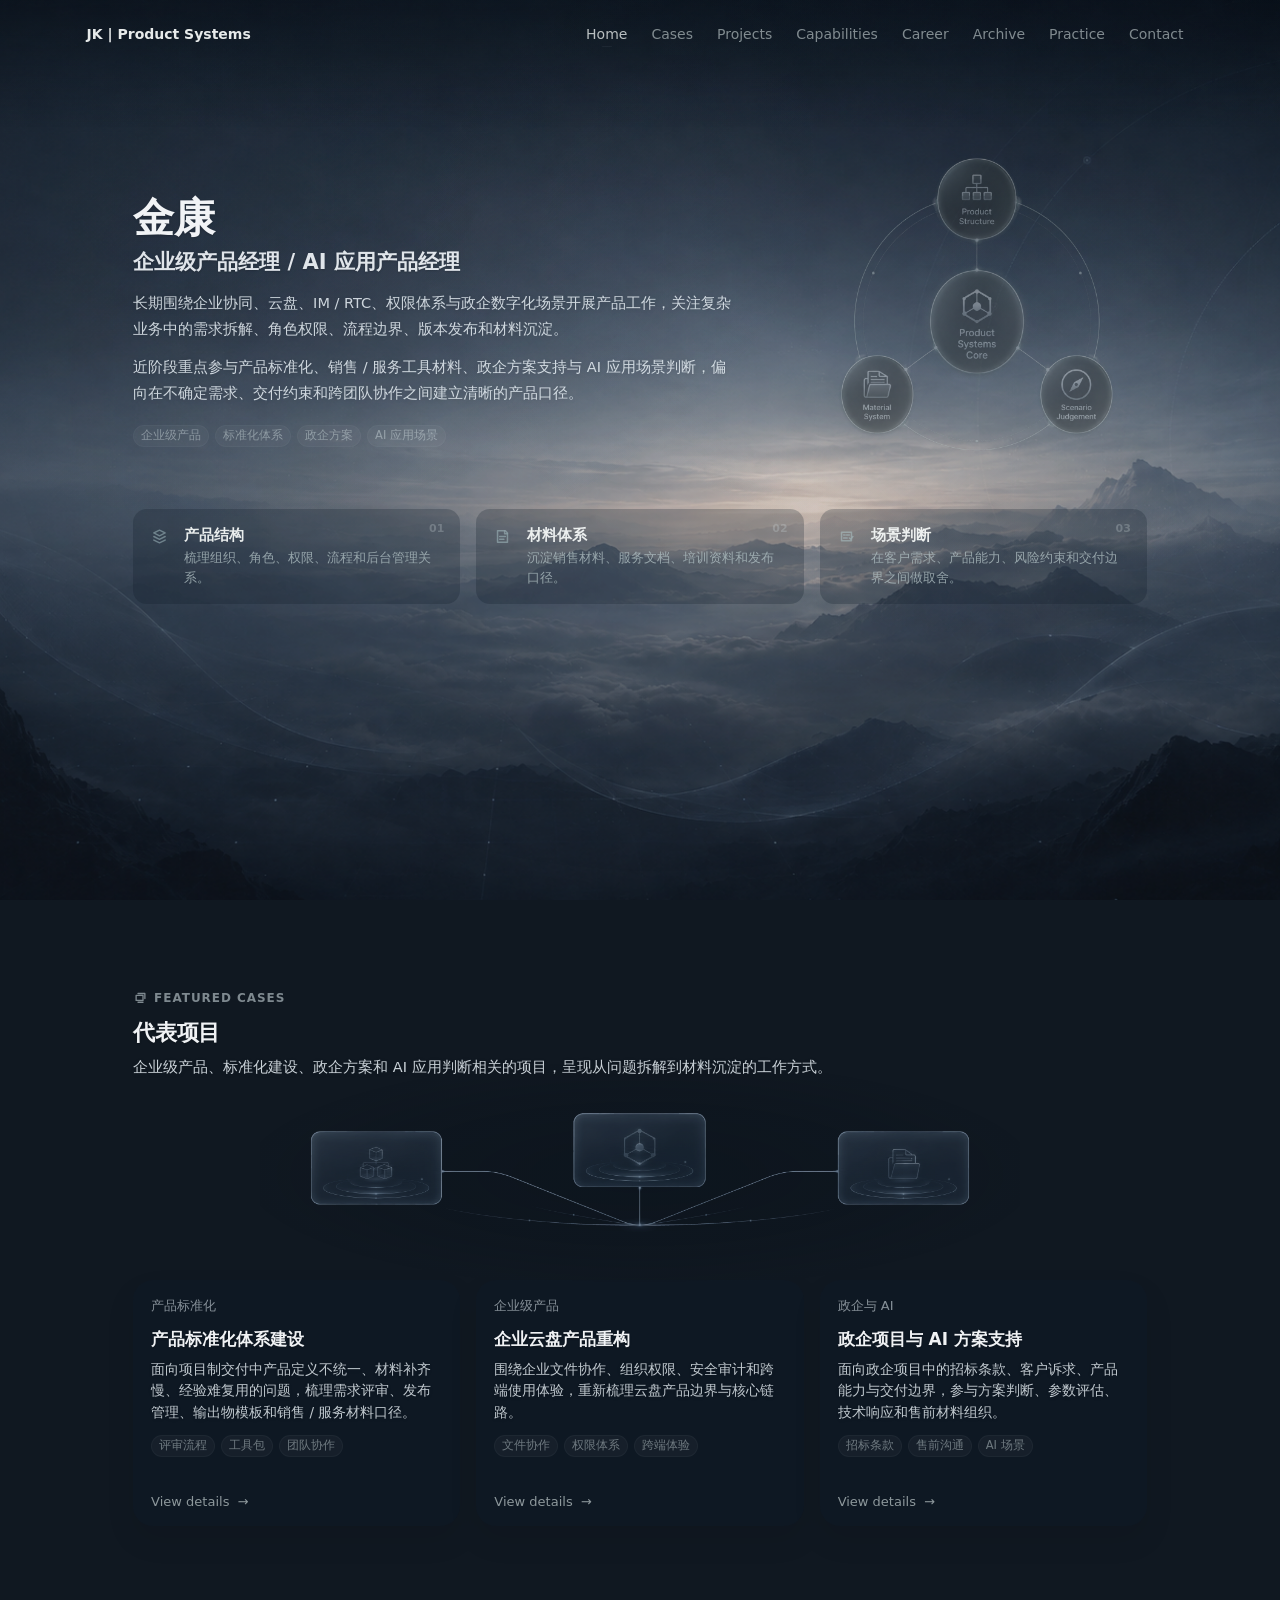
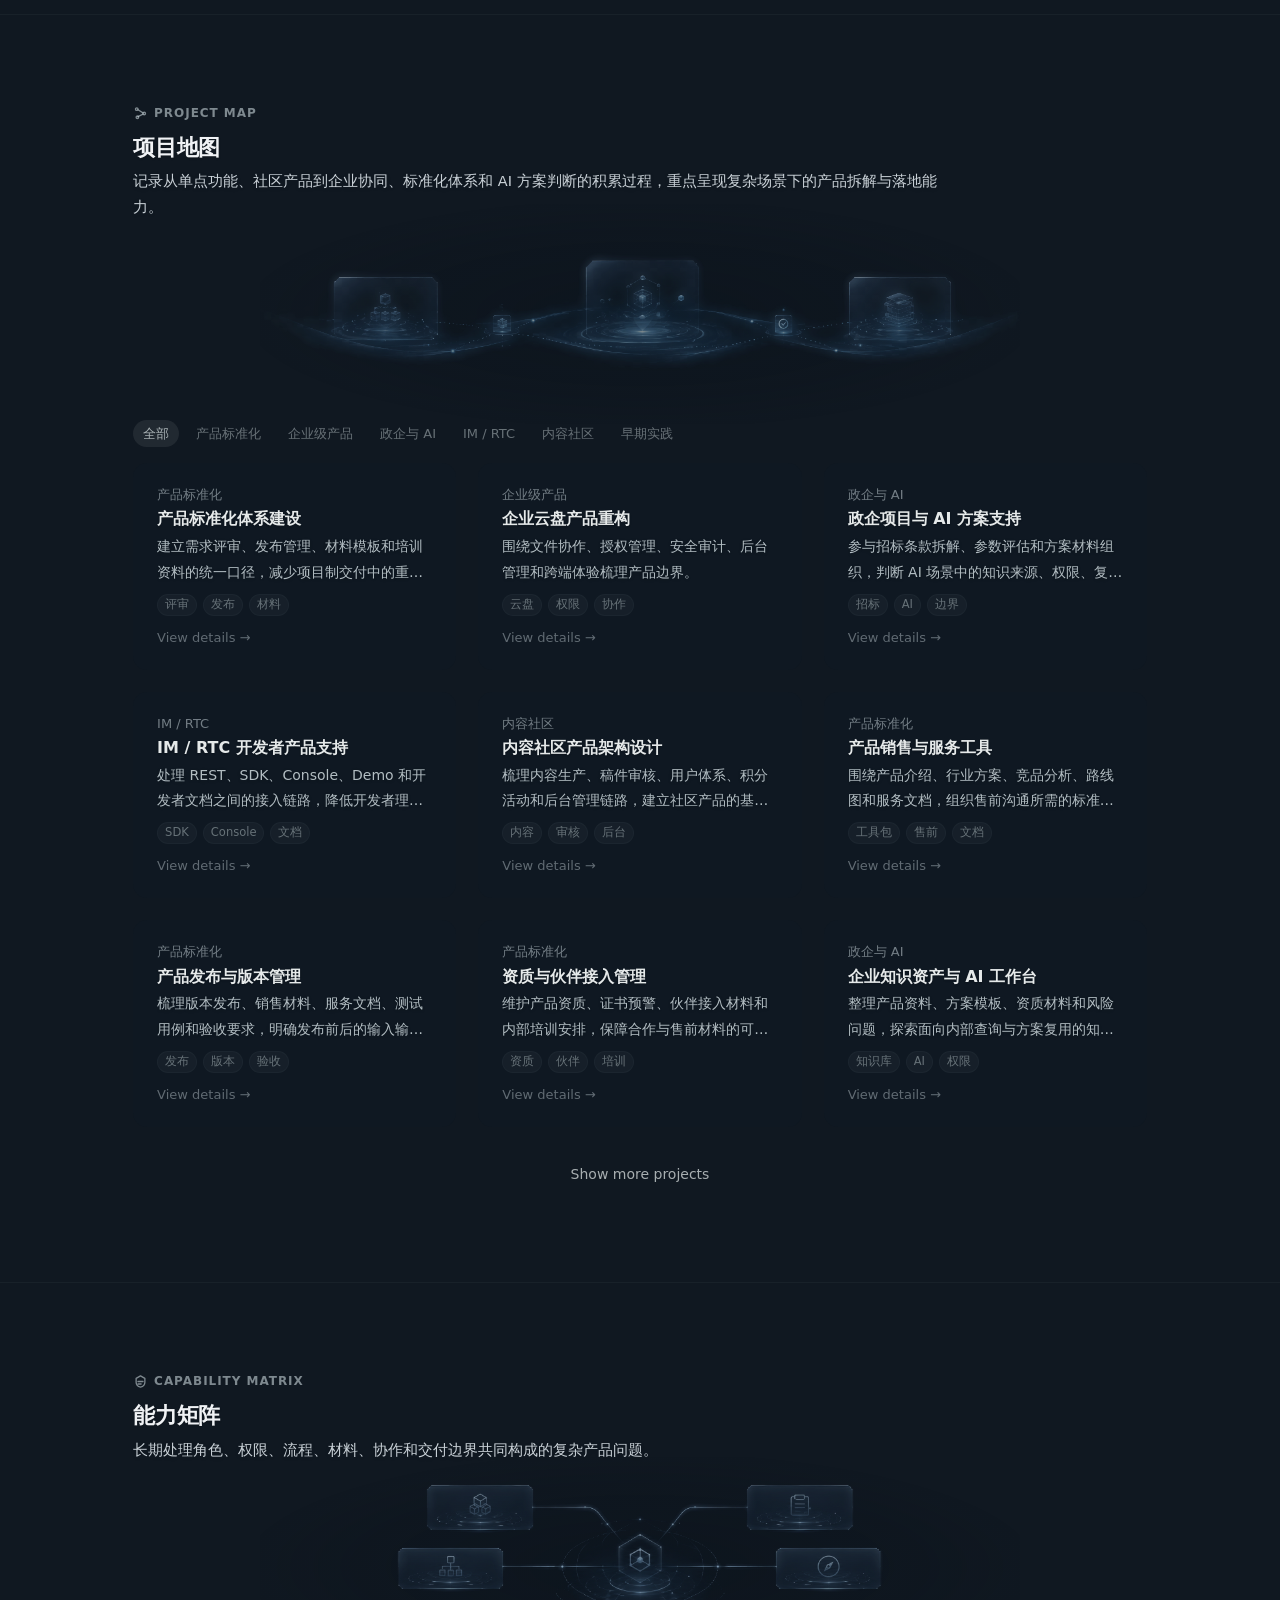
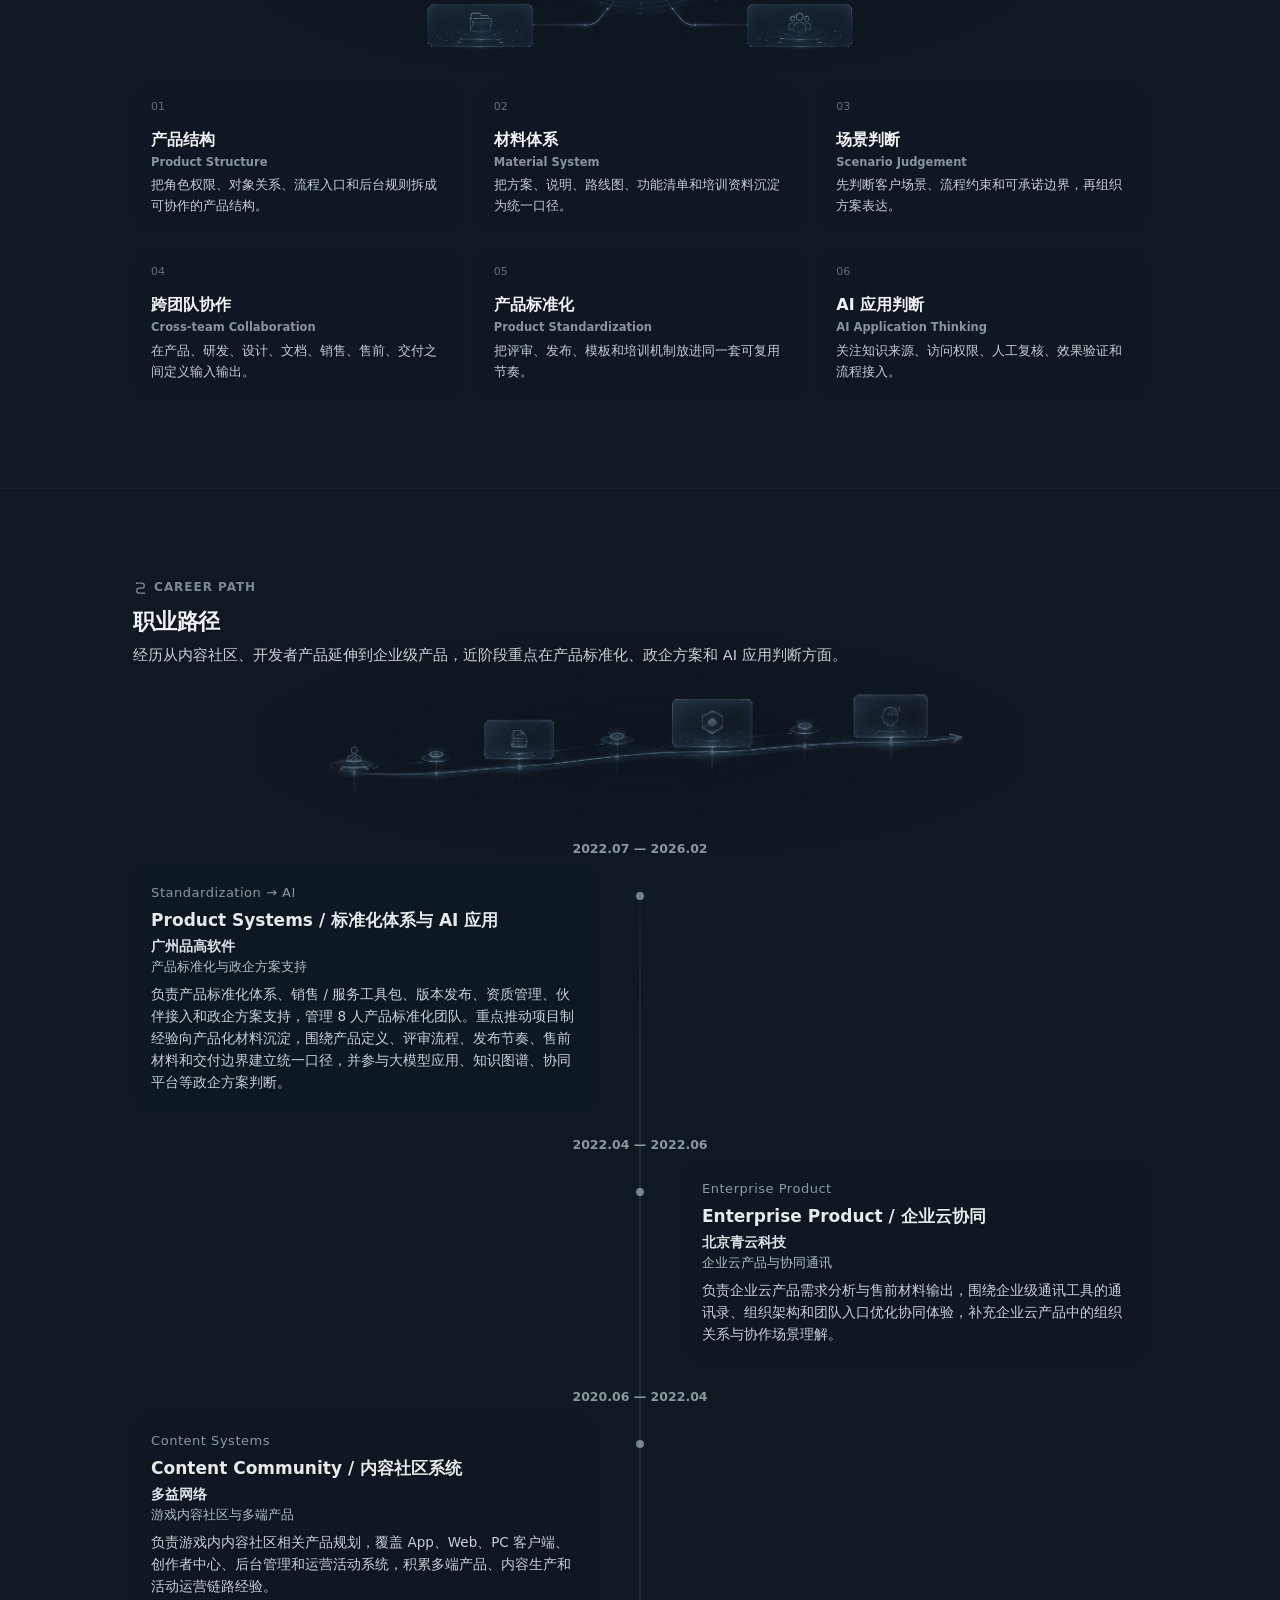
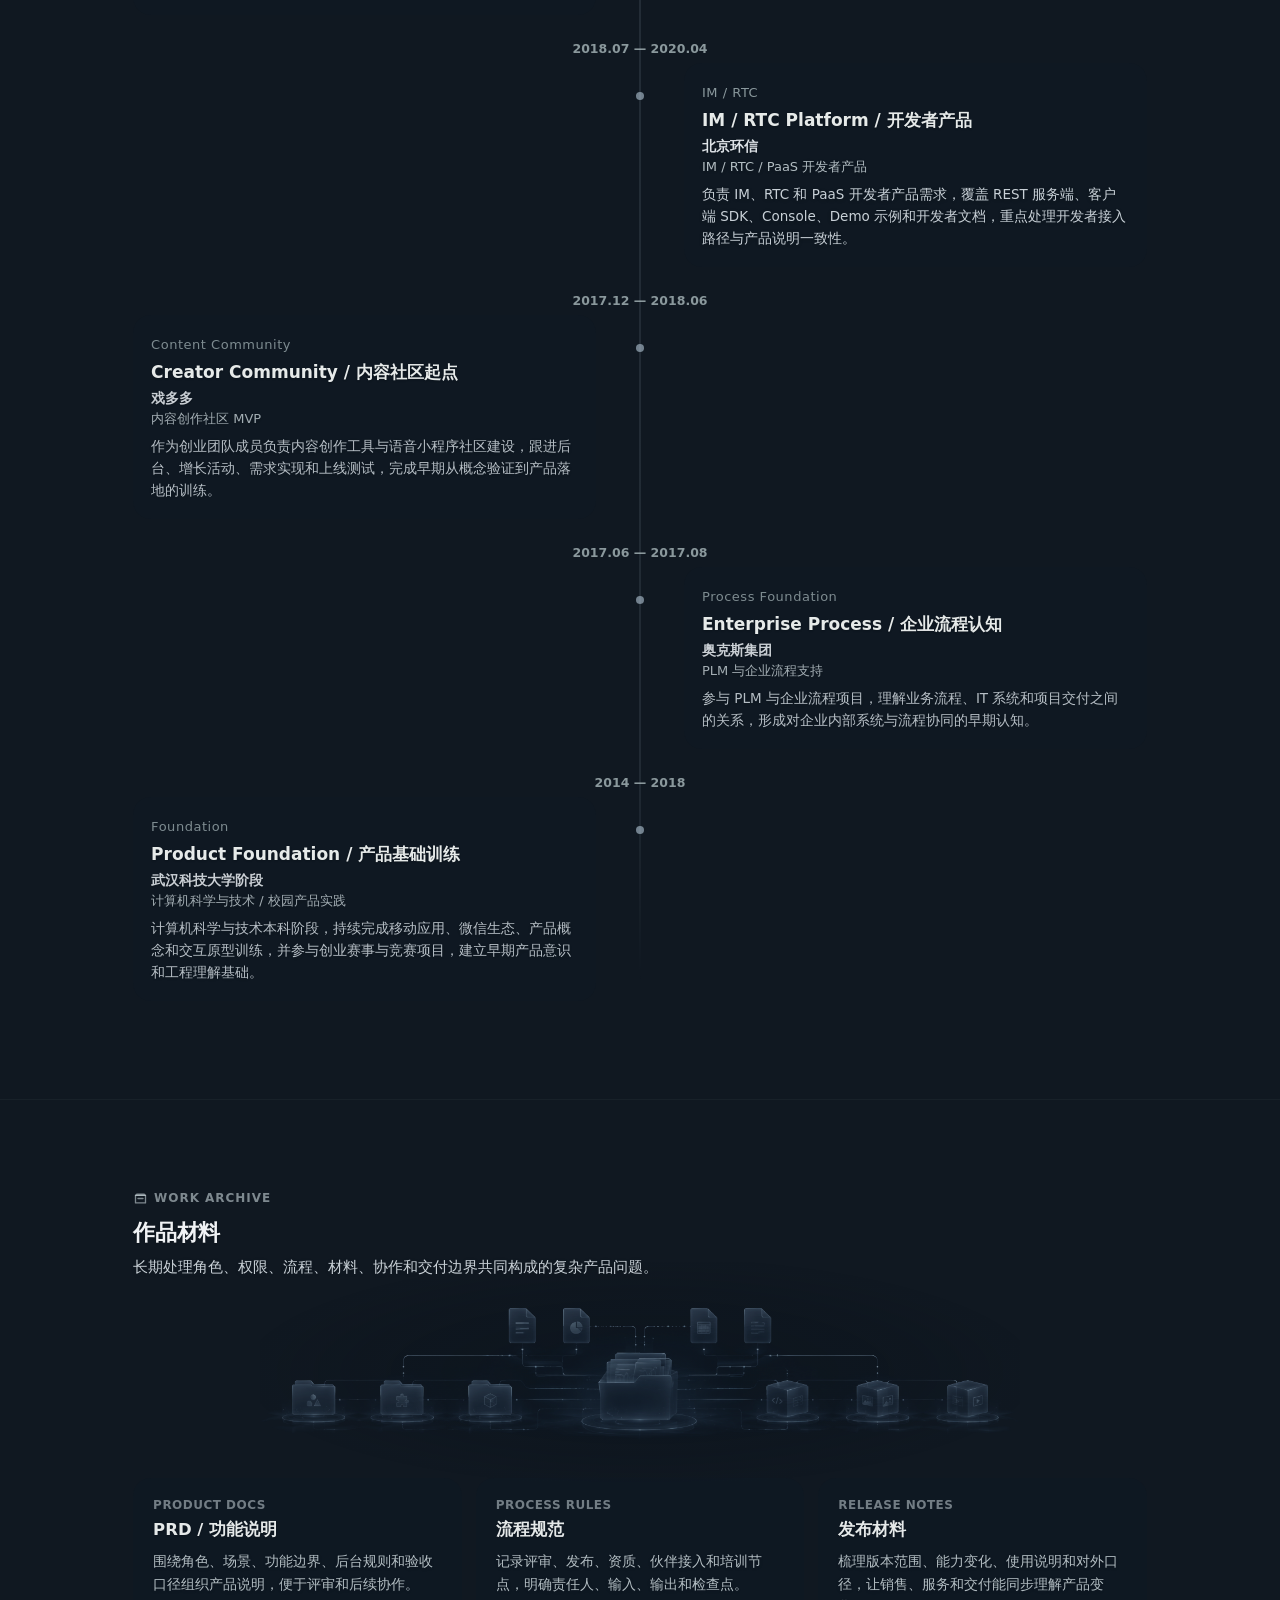
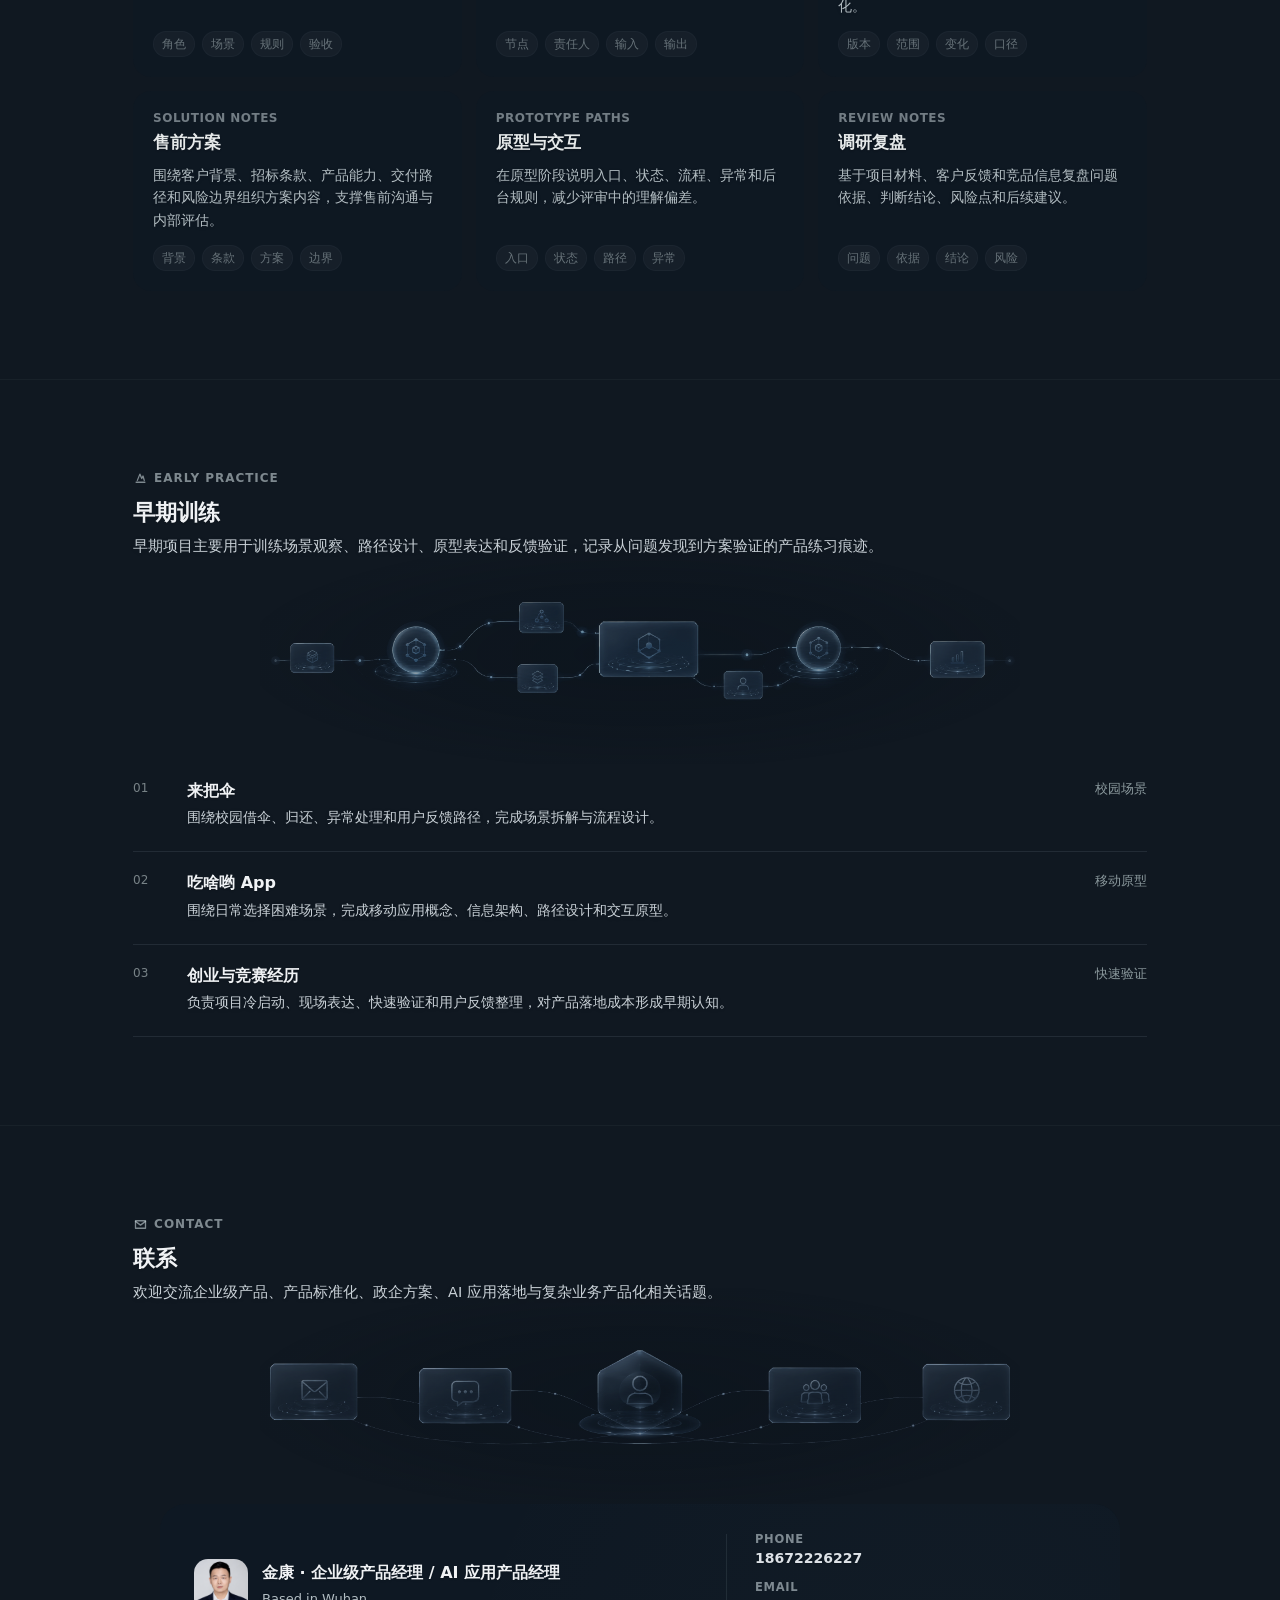
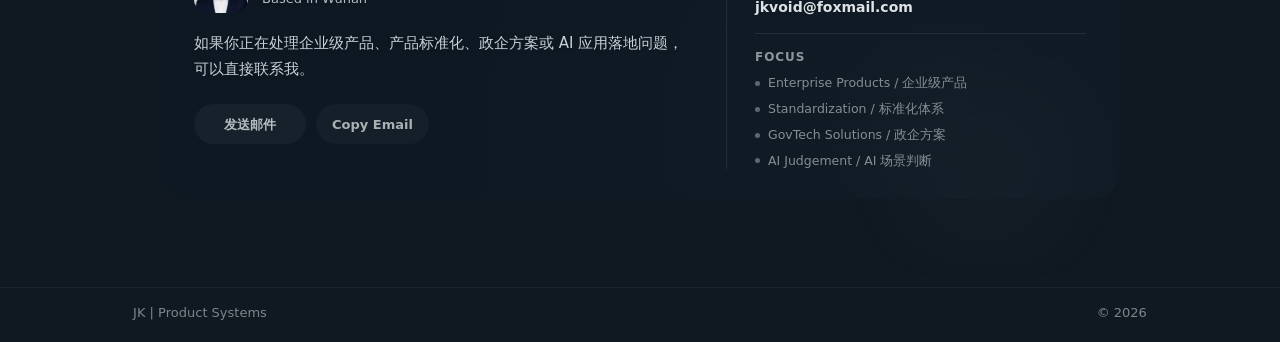
==== commit e55b5311: "update portfolio site" ====
--- a/index.html
+++ b/index.html
@@ -5,7 +5,10 @@
   <meta name="viewport" content="width=device-width, initial-scale=1">
   <title>JK | Product Systems</title>
   <meta name="description" content="金康的产品作品集，记录企业级产品、产品标准化、政企方案与 AI 应用相关的项目经历、材料体系和职业路径。">
-  <link rel="stylesheet" href="assets/site.css?v=20260612-rhythm">
+  <link rel="icon" type="image/png" sizes="32x32" href="assets/favicon-32.png">
+  <link rel="icon" type="image/png" sizes="48x48" href="assets/favicon-48.png">
+  <link rel="apple-touch-icon" href="assets/apple-touch-icon.png">
+  <link rel="stylesheet" href="assets/site.css?v=20260624-glass-polish">
 </head>
 <body id="top">
   <header class="site-header">
@@ -28,19 +31,11 @@
     <section class="page-section hero" aria-labelledby="heroTitle">
       <div class="home-banner-section">
         <div class="home-banner">
-          <img class="hero-banner" src="assets/generated/jk_website_assets/home-banner-product-systems.png" alt="产品系统首页横幅图" decoding="async">
+          <img class="hero-banner" src="assets/generated/jk_website_assets/home-banner-product-systems.png" width="2172" height="724" alt="产品系统首页横幅图" decoding="async">
         </div>
       </div>
       <div class="site-container section-container hero-inner hero-layout home-intro-grid">
-        <div class="hero-main hero-content home-intro-copy">
-          <span class="section-kicker hero-kicker">
-            <svg class="kicker-icon" viewBox="0 0 24 24" aria-hidden="true" focusable="false">
-              <path d="M12 3a9 9 0 1 0 0 18 9 9 0 0 0 0-18z"></path>
-              <path d="m15.5 8.5-2.2 5.8-5.8 2.2 2.2-5.8z"></path>
-              <path d="M12 12h.01"></path>
-            </svg>
-            PRODUCT SYSTEMS
-          </span>
+        <div class="hero-main hero-content home-intro-copy hero-copy">
           <h1 id="heroTitle" class="hero-name">金康</h1>
           <p class="hero-role">企业级产品经理 / AI 应用产品经理</p>
           <p class="hero-lead hero-copy">
@@ -55,10 +50,16 @@
             <span>政企方案</span>
             <span>AI 应用场景</span>
           </div>
-        </div>
-        <figure class="responsive-illustration responsive-illustration--hero-side visual-hero hero-visual hero-visual-wrap home-intro-visual home-system-visual">
-          <img src="assets/images/01_home_product_systems_true_alpha.png" width="1030" height="1132" alt="产品系统介绍辅助图" loading="lazy" decoding="async">
-        </figure>
+          <div class="hero-actions" aria-label="首屏操作">
+            <a class="hero-button hero-button--primary" href="#cases">查看代表项目</a>
+            <a class="hero-button hero-button--secondary" href="#project-map">浏览项目地图</a>
+          </div>
+        </div>
+        <div class="hero-stage hero-media" aria-hidden="true">
+          <figure class="hero-stage__image-wrap">
+            <img class="hero-stage__image hero-system-visual" src="assets/images/home_product_systems_true_alpha_clean.png" width="1122" height="1402" alt="" loading="lazy" decoding="async">
+          </figure>
+        </div>
       </div>
       <div class="site-container section-container method-strip hero-methods" aria-label="产品工作方法">
         <article>
@@ -111,8 +112,8 @@
           <h2 id="casesTitle">代表项目</h2>
           <p>企业级产品、标准化建设、政企方案和 AI 应用判断相关的项目，呈现从问题拆解到材料沉淀的工作方式。</p>
         </div>
-        <figure class="responsive-illustration responsive-illustration--section-wide visual-wide section-visual cases-visual">
-          <img src="assets/images/02_cases_featured_cases_true_alpha.png" width="1669" height="615" alt="代表项目分类视觉图" loading="lazy" decoding="async">
+        <figure class="section-illustration" aria-hidden="true">
+          <img src="assets/images/section-illustrations-final/featured-cases.png" alt="" loading="lazy" decoding="async">
         </figure>
         <div class="case-grid cases-grid" id="featuredWork"></div>
       </div>
@@ -131,8 +132,8 @@
           <h2 id="mapTitle">项目地图</h2>
           <p>记录从单点功能、社区产品到企业协同、标准化体系和 AI 方案判断的积累过程，重点呈现复杂场景下的产品拆解与落地能力。</p>
         </div>
-        <figure class="responsive-illustration responsive-illustration--section-wide visual-wide section-visual project-map-visual">
-          <img src="assets/images/03_projects_map_reverse_true_alpha.png" width="1620" height="500" alt="项目地图分类视觉图" loading="lazy" decoding="async">
+        <figure class="section-illustration" aria-hidden="true">
+          <img src="assets/images/section-illustrations-final/projects-library.png" alt="" loading="lazy" decoding="async">
         </figure>
         <div class="map-controls">
           <div class="filter-bar" id="projectFilters" aria-label="项目分类筛选"></div>
@@ -157,8 +158,8 @@
           <h2 id="capabilityTitle">能力矩阵</h2>
           <p>长期处理角色、权限、流程、材料、协作和交付边界共同构成的复杂产品问题。</p>
         </div>
-        <figure class="responsive-illustration responsive-illustration--section-medium visual-medium section-visual capability-visual">
-          <img src="assets/images/04_capability_matrix_true_alpha.png" width="1551" height="780" alt="能力矩阵方法视觉图" loading="lazy" decoding="async">
+        <figure class="section-illustration" aria-hidden="true">
+          <img src="assets/images/section-illustrations-final/capability.png" alt="" loading="lazy" decoding="async">
         </figure>
         <div class="capability-matrix" id="capabilityMap"></div>
       </div>
@@ -177,8 +178,8 @@
           <h2 id="careerTitle">职业路径</h2>
           <p>经历从内容社区、开发者产品延伸到企业级产品，近阶段重点在产品标准化、政企方案和 AI 应用判断方面。</p>
         </div>
-        <figure class="responsive-illustration responsive-illustration--section-wide visual-wide section-visual career-visual">
-          <img src="assets/images/06_career_path_true_alpha.png" width="1615" height="512" alt="职业路径阶段关系透明插图" loading="lazy" decoding="async">
+        <figure class="section-illustration" aria-hidden="true">
+          <img src="assets/images/section-illustrations-final/career-path.png" alt="" loading="lazy" decoding="async">
         </figure>
         <div class="timeline" id="careerPath"></div>
       </div>
@@ -196,10 +197,10 @@
             WORK ARCHIVE
           </span>
           <h2 id="archiveTitle">作品材料</h2>
-          <p>材料重点呈现问题拆解、结构表达、判断口径和协作方式等内容。</p>
-        </div>
-        <figure class="responsive-illustration responsive-illustration--section-medium visual-medium section-visual archive-visual">
-          <img src="assets/images/05_archive_materials_true_alpha.png" width="1765" height="805" alt="作品材料归档视觉图" loading="lazy" decoding="async">
+          <p>长期处理角色、权限、流程、材料、协作和交付边界共同构成的复杂产品问题。</p>
+        </div>
+        <figure class="section-illustration" aria-hidden="true">
+          <img src="assets/images/section-illustrations-final/work-archive.png" alt="" loading="lazy" decoding="async">
         </figure>
         <div class="materials-wall archive-grid" id="workArchive"></div>
       </div>
@@ -218,8 +219,8 @@
           <h2 id="earlyTitle">早期训练</h2>
           <p>早期项目主要用于训练场景观察、路径设计、原型表达和反馈验证，记录从问题发现到方案验证的产品练习痕迹。</p>
         </div>
-        <figure class="responsive-illustration responsive-illustration--section-wide visual-wide section-visual early-practice-visual">
-          <img src="assets/images/07_early_practice_true_alpha.png" width="1556" height="451" alt="早期产品训练视觉图" loading="lazy" decoding="async">
+        <figure class="section-illustration" aria-hidden="true">
+          <img src="assets/images/section-illustrations-final/early-practice.png" alt="" loading="lazy" decoding="async">
         </figure>
         <div class="early-list" id="earlyPractice"></div>
       </div>
@@ -238,6 +239,9 @@
           <h2 id="contactTitle">联系</h2>
           <p>欢迎交流企业级产品、产品标准化、政企方案、AI 应用落地与复杂业务产品化相关话题。</p>
         </div>
+        <figure class="section-illustration" aria-hidden="true">
+          <img src="assets/images/section-illustrations-final/contact.png" alt="" loading="lazy" decoding="async">
+        </figure>
         <div class="contact-panel">
           <div class="contact-body" id="contactBody"></div>
         </div>
@@ -252,6 +256,6 @@
     </div>
   </footer>
 
-  <script src="assets/site.js?v=20260612-project-toggle"></script>
+  <script src="assets/site.js?v=20260613-final-polish"></script>
 </body>
 </html>
--- a/assets/site.css
+++ b/assets/site.css
@@ -1,25 +1,46 @@
 :root {
   --page-max: 1240px;
+  --header-height: 68px;
+  --section-anchor-offset: 96px;
+  --section-padding-top: clamp(64px, 7vw, 88px);
+  --section-padding-bottom: clamp(64px, 7vw, 88px);
+  --section-content-gap: 28px;
+  --section-gap: 96px;
+  --content-max: 1180px;
   --container-pad: clamp(24px, 4.5vw, 64px);
-  --bg: #F5F3EF;
-  --surface: #FFFFFF;
+  --bg: #F3F1EC;
+  --bg-soft: #F8F6F2;
+  --surface: rgba(255, 255, 255, 0.9);
   --surface-plain: #FFFFFF;
-  --surface-soft: #F1EFE8;
-  --tag: #ECE9E2;
-  --tag-text: #716E66;
-  --ink: #141414;
-  --heading: #2A2A2A;
-  --text: #4F4D47;
-  --muted: #7A786F;
-  --faint: #9C988D;
-  --line: #E3E0D7;
-  --accent-soft: #DDE4DD;
-  --accent-muted: #6E7B75;
-  --shadow: 0 14px 34px rgba(20, 20, 20, 0.07);
+  --surface-soft: rgba(246, 244, 240, 0.92);
+  --surface-glass: rgba(255, 255, 255, 0.72);
+  --tag: rgba(237, 236, 232, 0.94);
+  --tag-text: #595C59;
+  --ink: #101412;
+  --heading: #202722;
+  --text: #424542;
+  --muted: #676B67;
+  --faint: #878A84;
+  --line: rgba(92, 96, 92, 0.14);
+  --line-strong: rgba(64, 68, 64, 0.22);
+  --accent-soft: #E7E4DE;
+  --accent-muted: #6B746F;
+  --accent-blue: #AFC1C8;
+  --accent-sage: #BFC7C1;
+  --accent-warm: #D8CCB8;
+  --shadow: 0 12px 26px rgba(37, 41, 37, 0.07);
+  --shadow-soft: 0 8px 18px rgba(37, 41, 37, 0.05);
+  --shadow-glow: 0 16px 34px rgba(96, 105, 100, 0.08);
   --max: var(--page-max);
   --radius: 14px;
-  --ease: 180ms ease;
+  --radius-lg: 28px;
+  --ease: 200ms ease;
+  --motion-fast: 160ms;
+  --motion-base: 220ms;
+  --motion-slow: 420ms;
   --motion-ease: cubic-bezier(0.22, 0.61, 0.36, 1);
+  --motion-soft: cubic-bezier(0.16, 1, 0.3, 1);
+  --motion-duration: 680ms;
   --content-pad: clamp(64px, 10.4vw, 176px);
 }
 
@@ -29,26 +50,57 @@
 
 html {
   scroll-behavior: smooth;
-  scroll-padding-top: 96px;
+  scroll-padding-top: var(--section-anchor-offset);
 }
 
 section[id],
 .page-section,
 .section,
 .section-block {
-  scroll-margin-top: 104px;
+  scroll-margin-top: var(--section-anchor-offset);
 }
 
 body {
+  position: relative;
+  isolation: isolate;
   margin: 0;
   overflow-x: hidden;
-  background: var(--bg);
+  min-height: 100vh;
+  background:
+    linear-gradient(180deg, rgba(255, 255, 255, 0.36) 0%, rgba(246, 245, 242, 0.8) 42%, var(--bg) 100%),
+    var(--bg);
   color: var(--text);
   font-family: Inter, "PingFang SC", "Microsoft YaHei", system-ui, sans-serif;
   font-size: 15.5px;
   font-weight: 400;
   line-height: 1.68;
   letter-spacing: 0;
+}
+
+body::before,
+body::after {
+  content: "";
+  position: fixed;
+  inset: 0;
+  pointer-events: none;
+}
+
+body::before {
+  z-index: -2;
+  display: none;
+  background: none;
+  filter: none;
+  opacity: 0;
+  transform: none;
+  animation: none;
+}
+
+body::after {
+  z-index: -1;
+  opacity: 0.24;
+  background-image: radial-gradient(ellipse at center, rgba(58, 58, 54, 0.024), transparent 68%);
+  background-size: auto;
+  mask-image: linear-gradient(180deg, rgba(0, 0, 0, 0.44), rgba(0, 0, 0, 0.13) 62%, transparent);
 }
 
 a {
@@ -138,16 +190,26 @@
 .site-header {
   position: sticky;
   top: 0;
-  z-index: 30;
+  z-index: 40;
+  isolation: isolate;
   width: 100%;
-  height: 76px;
+  height: var(--header-height);
   max-width: none;
   margin: 0;
   margin-bottom: 0;
   border-radius: 0;
-  border-bottom: 1px solid rgba(255, 255, 255, 0.35);
-  background: rgba(255, 255, 255, 0.68);
-  backdrop-filter: blur(10px) saturate(110%);
+  border-bottom: 0;
+  background: rgba(246, 243, 237, 0.46);
+  backdrop-filter: blur(14px) saturate(116%);
+  -webkit-backdrop-filter: blur(14px) saturate(116%);
+  transition: background 260ms var(--motion-ease);
+}
+
+body.is-scrolled .site-header,
+.site-header.is-scrolled {
+  border-bottom: 0;
+  background: rgba(255, 255, 255, 0.72);
+  box-shadow: none;
 }
 
 main {
@@ -161,8 +223,8 @@
 }
 
 .nav-shell {
-  height: 76px;
-  min-height: 76px;
+  height: var(--header-height);
+  min-height: var(--header-height);
   display: flex;
   align-items: center;
   justify-content: space-between;
@@ -182,7 +244,7 @@
 .nav-links {
   display: flex;
   align-items: center;
-  gap: 18px;
+  gap: 4px;
   color: var(--muted);
   font-size: 14px;
   font-weight: 500;
@@ -193,33 +255,37 @@
   display: flex;
   align-items: center;
   position: relative;
-  padding: 10px 0;
-  transition: color 200ms ease;
+  min-height: 34px;
+  border: 0;
+  border-radius: 0;
+  background: transparent;
+  padding: 0 10px;
+  transition: color var(--motion-base) var(--motion-ease), opacity var(--motion-base) var(--motion-ease);
 }
 
 .nav-links a::after {
   content: "";
   position: absolute;
   left: 50%;
-  bottom: 3px;
-  width: 16px;
-  height: 2px;
+  bottom: 4px;
+  width: 15px;
+  height: 1px;
   border-radius: 999px;
-  background: var(--heading);
+  background: currentColor;
   opacity: 0;
   transform: translateX(-50%) scaleX(0.4);
-  transition: opacity 200ms ease, transform 200ms ease;
-}
-
-.nav-links a:hover,
-.nav-links a:focus-visible,
+  transition: opacity var(--motion-base) var(--motion-ease), transform var(--motion-base) var(--motion-ease);
+}
+
 .nav-links a.is-active {
   color: var(--ink);
+  background: transparent;
+  border-color: transparent;
   outline: none;
 }
 
 .nav-links a.is-active::after {
-  opacity: 0.65;
+  opacity: 0.72;
   transform: translateX(-50%) scaleX(1);
 }
 
@@ -228,17 +294,34 @@
 }
 
 .hero {
+  position: relative;
+  overflow: hidden;
+  min-height: calc(100svh - var(--header-height));
   padding: 0 0 24px;
 }
 
+main,
+.site-footer {
+  position: relative;
+  z-index: 2;
+}
+
 .home-banner-section {
+  display: none;
+  position: absolute;
+  top: 0;
+  right: 0;
+  left: 0;
+  z-index: 0;
   width: 100%;
+  height: clamp(220px, 28vw, 360px);
   overflow: hidden;
+  pointer-events: none;
 }
 
 .home-banner {
   width: 100%;
-  height: 104px;
+  height: 100%;
   margin: 0;
   overflow: hidden;
 }
@@ -254,7 +337,9 @@
   box-shadow: none;
   object-fit: cover;
   object-position: center center;
-  opacity: 0.62;
+  opacity: 0.42;
+  filter: saturate(1) contrast(1.02);
+  mask-image: linear-gradient(180deg, rgba(0, 0, 0, 0.68), rgba(0, 0, 0, 0.24) 48%, transparent 100%);
 }
 
 .section-kicker {
@@ -273,12 +358,7 @@
   width: 15px;
   height: 15px;
   flex: 0 0 auto;
-  color: #6A6A64;
-}
-
-.hero-kicker .kicker-icon {
-  width: 15px;
-  height: 15px;
+  color: currentColor;
 }
 
 .kicker-icon path,
@@ -292,18 +372,22 @@
 }
 
 .hero-main {
-  max-width: 620px;
+  position: relative;
+  z-index: 2;
+  grid-column: 1;
+  max-width: 720px;
   margin-top: 0;
 }
 
 .hero-inner {
+  position: relative;
+  z-index: 2;
   display: grid;
-  grid-template-columns: minmax(480px, 560px) minmax(420px, 1fr);
-  column-gap: clamp(64px, 6vw, 96px);
-  row-gap: 36px;
-  align-items: start;
-  padding-top: 8px;
-  padding-bottom: 12px;
+  grid-template-columns: minmax(0, 1fr) minmax(280px, 34%);
+  gap: clamp(40px, 5vw, 64px);
+  align-items: center;
+  padding-top: clamp(28px, 4vh, 36px);
+  padding-bottom: 0;
 }
 
 .home-intro-visual,
@@ -337,29 +421,70 @@
   opacity: 1;
 }
 
+.hero-stage {
+  position: relative;
+  z-index: 1;
+  justify-self: end;
+  display: block;
+  width: min(100%, 340px);
+  min-width: 0;
+  margin: 0;
+  padding: 0;
+  overflow: visible;
+  border: 0;
+  border-radius: 0;
+  background: none;
+  box-shadow: none;
+  pointer-events: none;
+}
+
+.hero-stage::before,
+.hero-stage::after {
+  display: none;
+}
+
+.hero-stage__image-wrap {
+  display: block;
+  width: 100%;
+  margin: 0;
+}
+
+.hero-stage__image,
+.hero-system-visual {
+  display: block;
+  width: 100%;
+  max-width: none;
+  height: auto;
+  margin: 0;
+  background: transparent;
+  opacity: 0.49;
+  filter: saturate(0.26) contrast(0.88) brightness(0.9);
+  mix-blend-mode: screen;
+}
+
 .hero h1 {
-  margin: 5px 0 5px;
+  margin: 9px 0 6px;
   color: var(--ink);
-  font-size: 24px;
-  font-weight: 650;
+  font-size: clamp(28px, 3.2vw, 42px);
+  font-weight: 680;
   line-height: 1.15;
-  letter-spacing: -0.02em;
+  letter-spacing: 0;
 }
 
 .hero-role {
   margin: 0;
   color: var(--heading);
-  font-size: 17px;
-  font-weight: 600;
-  line-height: 1.35;
+  font-size: clamp(17px, 1.65vw, 21px);
+  font-weight: 620;
+  line-height: 1.42;
 }
 
 .hero-lead {
   max-width: 620px;
-  margin: 10px 0 0;
+  margin: 13px 0 0;
   color: var(--text);
   font-size: 14.5px;
-  line-height: 1.68;
+  line-height: 1.78;
 }
 
 .hero-keywords,
@@ -371,7 +496,7 @@
 }
 
 .hero-keywords {
-  margin-top: 14px;
+  margin-top: 18px;
 }
 
 .tag,
@@ -381,28 +506,139 @@
   align-items: center;
   min-height: 22px;
   border-radius: 999px;
-  background: var(--tag);
-  color: var(--tag-text);
+  border: 1px solid rgba(104, 121, 112, 0.12);
+  background: rgba(237, 236, 232, 0.46);
+  color: rgba(89, 92, 89, 0.64);
   font-size: 11.5px;
-  font-weight: 400;
+  font-weight: 450;
   line-height: 1.2;
   padding: 2px 7px;
   white-space: nowrap;
-  transition: background var(--ease), color var(--ease);
+  transition: background var(--ease), border-color var(--ease), color var(--ease);
 }
 
 .tag:hover,
 .hero-keywords span:hover,
 .structure-list span:hover {
-  background: #E2DED6;
-  color: #6A665F;
-}
-
-.method-strip {
+  border-color: rgba(104, 121, 112, 0.16);
+  background: rgba(237, 236, 232, 0.58);
+  color: rgba(89, 92, 89, 0.72);
+}
+
+.hero-actions {
+  display: flex;
+  flex-wrap: wrap;
+  gap: 10px;
+  margin-top: 22px;
+}
+
+.hero-button {
+  display: inline-flex;
+  align-items: center;
+  justify-content: center;
+  min-height: 42px;
+  border: 1px solid transparent;
+  border-radius: 999px;
+  font-size: 14px;
+  font-weight: 620;
+  line-height: 1;
+  padding: 0 18px;
+  transition: transform var(--ease), background var(--ease), border-color var(--ease), color var(--ease), box-shadow var(--ease);
+}
+
+.hero-button:hover,
+.hero-button:focus-visible {
+  outline: none;
+  transform: translateY(-1px);
+}
+
+.hero-button--primary {
+  background: var(--heading);
+  color: #FFFFFF;
+  box-shadow: 0 14px 28px rgba(43, 48, 45, 0.14);
+}
+
+.hero-button--primary:hover,
+.hero-button--primary:focus-visible {
+  background: #1F2521;
+  box-shadow: 0 18px 34px rgba(43, 48, 45, 0.18);
+}
+
+.hero-button--secondary {
+  border-color: rgba(104, 121, 112, 0.22);
+  background: rgba(255, 255, 255, 0.5);
+  color: var(--heading);
+}
+
+.hero-button--secondary:hover,
+.hero-button--secondary:focus-visible {
+  border-color: rgba(104, 121, 112, 0.34);
+  background: rgba(255, 255, 255, 0.78);
+}
+
+.hero-orbit-card {
+  position: absolute;
+  z-index: 3;
+  display: none;
+  gap: 3px;
+  min-width: 118px;
+  border: 1px solid rgba(96, 102, 99, 0.1);
+  border-radius: 16px;
+  background: rgba(255, 255, 255, 0.62);
+  box-shadow: 0 8px 18px rgba(37, 41, 37, 0.05);
+  backdrop-filter: blur(8px) saturate(102%);
+  -webkit-backdrop-filter: blur(8px) saturate(102%);
+  padding: 8px 10px;
+}
+
+.hero-orbit-card span {
+  color: var(--muted);
+  font-size: 11px;
+  font-weight: 620;
+  letter-spacing: 0.04em;
+  line-height: 1.2;
+  text-transform: uppercase;
+}
+
+.hero-orbit-card strong {
+  color: var(--heading);
+  font-size: 12.5px;
+  font-weight: 620;
+  line-height: 1.3;
+}
+
+.hero-orbit-card--top {
+  top: 42px;
+  right: 42px;
+}
+
+.hero-orbit-card--left {
+  bottom: 90px;
+  left: 24px;
+}
+
+.hero-orbit-card--right {
+  right: 24px;
+  bottom: 54px;
+}
+
+@keyframes heroAura {
+  from {
+    transform: rotate(0deg) scale(1);
+  }
+
+  to {
+    transform: rotate(360deg) scale(1.02);
+  }
+}
+
+.hero-methods {
+  position: relative;
+  z-index: 2;
   display: grid;
   grid-template-columns: repeat(3, minmax(0, 1fr));
-  gap: 10px;
-  margin-top: 0;
+  gap: 16px;
+  margin-top: -20px;
   padding-top: 0;
   border-top: 0;
 }
@@ -413,9 +649,18 @@
   grid-template-columns: 24px minmax(0, 1fr);
   gap: 9px;
   align-items: start;
-  border: 1px solid rgba(227, 224, 215, 0.5);
+  overflow: hidden;
+  border: 1px solid rgba(220, 240, 255, 0.09);
   border-radius: var(--radius);
-  background: rgba(248, 247, 244, 0.42);
+  background:
+    linear-gradient(135deg, rgba(255, 255, 255, 0.1), rgba(255, 255, 255, 0.035) 44%, rgba(255, 255, 255, 0.012)),
+    rgba(10, 20, 32, 0.32);
+  box-shadow:
+    inset 1px 1px 0 rgba(255, 255, 255, 0.085),
+    inset -1px -1px 0 rgba(3, 8, 14, 0.22),
+    0 18px 46px rgba(0, 0, 0, 0.15);
+  backdrop-filter: blur(26px) saturate(120%);
+  -webkit-backdrop-filter: blur(26px) saturate(120%);
   padding: 16px 18px;
 }
 
@@ -466,27 +711,26 @@
 }
 
 .section {
-  padding: 70px 0;
-}
-
-.section.has-large-visual {
-  padding: 70px 0;
+  position: relative;
+  overflow: hidden;
+  padding: var(--section-padding-top) 0 var(--section-padding-bottom);
 }
 
 .section + .section {
-  border-top: 1px solid rgba(232, 230, 225, 0.88);
-}
-
-.section.map-section {
-  padding: 66px 0 64px;
-}
-
-.section.early-section {
-  padding: 64px 0 62px;
+  border-top: 1px solid rgba(218, 216, 205, 0.78);
+}
+
+.section .section-inner {
+  position: relative;
+  z-index: 1;
 }
 
 .section-heading {
+  position: relative;
+  z-index: 3;
+  width: 100%;
   max-width: 820px;
+  min-height: 0;
   margin-bottom: 0;
 }
 
@@ -500,113 +744,178 @@
 }
 
 .section-heading p {
-  margin: 10px 0 0;
+  margin: 8px 0 0;
   color: var(--muted);
   font-size: 14.5px;
   line-height: 1.75;
 }
 
-.section-visual {
-  width: min(100%, var(--illustration-max, 600px));
-  max-width: var(--illustration-max, 600px);
-  height: auto;
-  min-height: 0;
-  margin: 26px auto 30px;
-  overflow: visible;
-  border: 0;
-  border-radius: 0;
-  background: transparent;
-  box-shadow: none;
-  padding: 0;
+.section-illustration {
+  position: relative;
+  z-index: 2;
   display: block;
+  isolation: isolate;
+  width: min(100%, 960px);
+  max-height: var(--page-visual-height);
+  margin: 16px auto 22px;
   line-height: 0;
-  transform: none;
-  filter: none;
-  opacity: 1;
-  mix-blend-mode: normal;
-}
-
-.section-visual img {
+}
+
+.section-illustration::before {
+  content: "";
+  position: absolute;
+  left: 50%;
+  top: 50%;
+  z-index: 0;
+  width: var(--section-visual-scrim-width);
+  max-width: 100vw;
+  height: var(--section-visual-scrim-height);
+  background: radial-gradient(
+    ellipse at center,
+    rgba(4, 12, 20, 0.24) 0%,
+    rgba(4, 12, 20, 0.13) 46%,
+    rgba(4, 12, 20, 0) 74%
+  );
+  transform: translate(-50%, -50%);
+  pointer-events: none;
+}
+
+.section-illustration img {
+  position: relative;
+  z-index: 1;
   display: block;
   width: auto;
   max-width: 100%;
   height: auto;
-  max-height: none;
+  max-height: inherit;
   margin: 0 auto;
-  border-radius: 0;
   object-fit: contain;
   object-position: center;
   background: transparent;
-  opacity: 1;
+  opacity: var(--page-visual-opacity);
   filter: none;
-  transform: none;
+  image-rendering: auto;
   mix-blend-mode: normal;
 }
 
-.cases-visual {
-  --illustration-max: 573px;
-  width: min(66.666%, var(--illustration-max));
-  margin-top: 26px;
-  margin-bottom: 30px;
-}
-
-.project-map-visual {
-  --illustration-max: 547px;
-  width: min(66.666%, var(--illustration-max));
-  margin-top: 24px;
-  margin-bottom: 26px;
-}
-
-.capability-visual {
-  --illustration-max: 507px;
-  width: min(66.666%, var(--illustration-max));
-  margin-top: 26px;
-  margin-bottom: 30px;
-}
-
-.archive-visual {
-  --illustration-max: 507px;
-  width: min(66.666%, var(--illustration-max));
-  margin-top: 26px;
-  margin-bottom: 30px;
-}
-
-.career-visual {
-  --illustration-max: 573px;
-  width: min(66.666%, var(--illustration-max));
-  margin-top: 26px;
-  margin-bottom: 30px;
-}
-
-.early-practice-visual {
-  --illustration-max: 507px;
-  width: min(66.666%, var(--illustration-max));
-  margin-top: 22px;
-  margin-bottom: 24px;
+.cases-section .section-illustration img,
+.map-section .section-illustration img,
+.matrix-section .section-illustration img,
+.early-section .section-illustration img {
+  opacity: var(--page-visual-opacity);
+}
+
+.career-section .section-illustration {
+  max-height: calc(var(--page-visual-height-career) * 0.8);
+  margin: 10px auto 14px;
+}
+
+.career-section .section-illustration img {
+  opacity: var(--page-visual-opacity);
+}
+
+.matrix-section .section-illustration {
+  max-height: var(--page-visual-height-capability);
+}
+
+.matrix-section .section-illustration img {
+  opacity: var(--page-visual-opacity-capability);
+  filter: none;
+  mix-blend-mode: normal;
+}
+
+.archive-section .section-illustration,
+.contact-section .section-illustration {
+  max-height: var(--page-visual-height);
+  margin-top: 14px;
+  margin-bottom: 20px;
+}
+
+.archive-section .section-illustration img,
+.contact-section .section-illustration img {
+  opacity: var(--page-visual-opacity-soft);
+}
+
+.map-controls,
+.project-map,
+.capability-matrix,
+.timeline,
+.materials-wall,
+.early-list,
+.contact-panel {
+  position: relative;
+  z-index: 2;
+}
+
+.cases-section .section-heading {
+  width: 100%;
+  min-height: 0;
 }
 
 .case-grid {
   display: grid;
   grid-template-columns: repeat(3, minmax(0, 1fr));
-  gap: 22px;
+  gap: 16px;
+  align-items: stretch;
+  isolation: isolate;
+  margin-top: var(--section-content-gap);
 }
 
 .case-card {
+  position: relative;
   display: flex;
   flex-direction: column;
-  min-height: 250px;
-  border-radius: var(--radius);
-  background: var(--surface);
-  padding: 28px;
-  transition: transform var(--ease), background var(--ease), box-shadow var(--ease);
-}
-
-.case-card:hover,
-.project-card:hover,
-.material-card:hover,
+  min-height: 246px;
+  overflow: hidden;
+  border-radius: 20px;
+  border: 1px solid rgba(92, 96, 92, 0.12);
+  background:
+    linear-gradient(160deg, rgba(255, 255, 255, 0.92), rgba(245, 244, 241, 0.88));
+  box-shadow: var(--shadow-soft);
+  padding: 18px;
+  transform: none;
+  transition:
+    transform var(--motion-base) var(--motion-ease),
+    background-color var(--motion-base) var(--motion-ease),
+    opacity var(--motion-base) var(--motion-ease);
+}
+
+.case-card--primary {
+  order: initial;
+  min-height: 246px;
+  border-color: rgba(92, 96, 92, 0.14);
+  background:
+    linear-gradient(160deg, rgba(255, 255, 255, 0.96), rgba(246, 245, 242, 0.92));
+  box-shadow: 0 10px 22px rgba(37, 41, 37, 0.06);
+  transform: none;
+}
+
+.case-card--secondary:nth-child(2) {
+  order: initial;
+}
+
+.case-card--secondary:nth-child(3) {
+  order: initial;
+}
+
+.case-card-surface {
+  position: absolute;
+  inset: 0;
+  pointer-events: none;
+  background:
+    linear-gradient(90deg, transparent, rgba(255, 255, 255, 0.36), transparent),
+    linear-gradient(rgba(96, 108, 99, 0.042) 1px, transparent 1px),
+    linear-gradient(90deg, rgba(96, 108, 99, 0.038) 1px, transparent 1px);
+  background-size: 100% 100%, 38px 38px, 38px 38px;
+  opacity: 0.22;
+  mask-image: radial-gradient(circle at 50% 38%, rgba(0, 0, 0, 0.88), transparent 76%);
+  transition: opacity var(--motion-base) var(--motion-ease);
+}
+
 .timeline-content:hover {
   background: var(--surface-plain);
-  box-shadow: var(--shadow), inset 0 0 0 1px rgba(42, 42, 42, 0.08);
+  border-color: rgba(74, 80, 78, 0.16);
+  box-shadow: 0 12px 24px rgba(37, 41, 37, 0.07);
   transform: translateY(-3px);
 }
 
@@ -618,36 +927,48 @@
 }
 
 .case-card-head {
+  position: relative;
+  z-index: 1;
   display: flex;
   align-items: center;
   gap: 9px;
 }
 
+.case-card-index {
+  display: none;
+}
+
 .case-category,
 .project-card > span,
 .material-heading span {
-  color: var(--muted);
+  color: var(--faint);
   font-size: 13px;
   font-weight: 500;
   line-height: 1.25;
 }
 
 .case-visual {
-  display: inline-flex;
+  display: none;
   align-items: center;
   justify-content: center;
-  width: 15px;
-  height: 15px;
+  width: 30px;
+  height: 30px;
   flex: 0 0 auto;
-  color: #6A6A64;
+  border: 1px solid rgba(104, 121, 112, 0.18);
+  border-radius: 10px;
+  background: rgba(255, 255, 255, 0.6);
+  color: var(--accent-muted);
+  box-shadow: inset 0 1px 0 rgba(255, 255, 255, 0.7);
 }
 
 .case-visual svg {
-  width: 15px;
-  height: 15px;
+  width: 16px;
+  height: 16px;
 }
 
 .case-body {
+  position: relative;
+  z-index: 1;
   display: flex;
   flex: 1;
   flex-direction: column;
@@ -661,33 +982,141 @@
 .early-card h3 {
   margin: 0;
   color: var(--ink);
-  font-weight: 650;
+  font-weight: 680;
   line-height: 1.35;
 }
 
 .case-body h3 {
-  margin-top: 13px;
-  font-size: 16px;
+  margin-top: 14px;
+  font-size: 17px;
 }
 
 .case-line {
-  margin: 10px 0 0;
+  margin: 8px 0 0;
+  color: var(--muted);
+  font-size: 13.5px;
+  font-weight: 400;
+  line-height: 1.58;
+}
+
+.case-body p:not(.case-line) {
+  margin: 0;
   color: var(--text);
-  font-size: 14px;
-  font-weight: 400;
-  line-height: 1.84;
-}
-
-.case-body p:not(.case-line) {
-  margin: 8px 0 0;
-  color: var(--text);
-  font-size: 14px;
-  line-height: 1.84;
+  font-size: 13px;
+  line-height: 1.58;
 }
 
 .case-card .tag-row {
+  margin-top: 12px;
+  padding-top: 0;
+}
+
+.case-proof-list {
+  display: none;
+  gap: 10px;
+  margin-top: 16px;
+}
+
+.case-proof {
+  display: grid;
+  gap: 5px;
+  border-top: 1px solid rgba(92, 102, 94, 0.16);
+  padding-top: 10px;
+}
+
+.case-proof span {
+  color: var(--accent-muted);
+  font-size: 12px;
+  font-weight: 680;
+  letter-spacing: 0.04em;
+  line-height: 1.2;
+}
+
+.case-proof p {
+  display: -webkit-box;
+  -webkit-box-orient: vertical;
+  -webkit-line-clamp: 2;
+  overflow: hidden;
+}
+
+.case-card--primary .case-proof p {
+  -webkit-line-clamp: 2;
+}
+
+.case-card-action {
+  display: inline-flex;
+  align-items: center;
+  align-self: flex-start;
+  gap: 8px;
+  min-height: 36px;
   margin-top: auto;
-  padding-top: 15px;
+  border: 0;
+  border-radius: 0;
+  background: transparent;
+  color: var(--muted);
+  cursor: pointer;
+  font-size: 13px;
+  font-weight: 520;
+  line-height: 1;
+  padding: 14px 0 0;
+  transition: color var(--motion-base) var(--motion-ease), opacity var(--motion-base) var(--motion-ease);
+}
+
+.case-card-action span {
+  transform: translateX(0);
+  transition: transform var(--motion-base) var(--motion-ease);
+}
+
+.case-card-action:hover span,
+.case-card-action:focus-visible span,
+.case-card:hover .case-card-action span {
+  transform: translateX(3px);
+}
+
+@media (max-width: 980px) {
+  .cases-section .case-grid {
+    grid-template-columns: minmax(0, 1fr);
+    gap: 16px;
+  }
+
+  .cases-section .case-card,
+  .cases-section .case-card--primary,
+  .cases-section .case-card--secondary {
+    order: initial;
+    min-height: auto;
+    transform: none;
+  }
+
+  .case-proof p,
+  .case-card--primary .case-proof p {
+    -webkit-line-clamp: 2;
+  }
+}
+
+@media (max-width: 640px) {
+  .cases-section .case-grid {
+    gap: 14px;
+  }
+
+  .cases-section .case-card {
+    border-radius: 18px;
+    padding: 20px;
+  }
+
+  .case-body h3 {
+    font-size: 18px;
+  }
+
+  .case-proof-list {
+    gap: 10px;
+    margin-top: 16px;
+  }
+
+  .case-card-action {
+    width: 100%;
+    justify-content: center;
+    margin-top: 18px;
+  }
 }
 
 .map-controls {
@@ -708,21 +1137,33 @@
 }
 
 .filter-button {
+  border: none;
   border-radius: 999px;
   background: transparent;
-  color: var(--muted);
+  box-shadow: none;
+  color: rgba(206, 219, 221, 0.46);
   font-size: 13px;
   font-weight: 500;
   line-height: 1;
   padding: 7px 10px;
-  transition: background var(--ease), color var(--ease);
+  transition:
+    background-color var(--motion-base) var(--motion-ease),
+    color var(--motion-base) var(--motion-ease),
+    opacity var(--motion-base) var(--motion-ease);
 }
 
 .filter-button:hover,
-.filter-button:focus-visible,
+.filter-button:focus-visible {
+  background: rgba(255, 255, 255, 0.012);
+  box-shadow: none;
+  color: rgba(226, 236, 236, 0.6);
+  outline: none;
+}
+
 .filter-button.is-active {
-  background: var(--tag);
-  color: var(--ink);
+  background: var(--tag-bg-active);
+  box-shadow: none;
+  color: rgba(226, 236, 236, 0.7);
   outline: none;
 }
 
@@ -737,25 +1178,21 @@
   display: flex;
   flex-direction: column;
   width: 100%;
-  min-height: 116px;
-  border: 0;
+  min-height: 104px;
+  border: 1px solid rgba(92, 96, 92, 0.12);
   border-radius: var(--radius);
   appearance: none;
-  background: var(--surface-soft);
+  background: rgba(255, 255, 255, 0.82);
   color: inherit;
+  cursor: pointer;
   font: inherit;
   text-align: left;
-  padding: 28px;
-  transition: transform var(--ease), background var(--ease), box-shadow var(--ease);
-}
-
-.project-card {
-  cursor: pointer;
-}
-
-.project-card:focus-visible {
-  outline: 2px solid rgba(42, 42, 42, 0.22);
-  outline-offset: 3px;
+  padding: 24px;
+  box-shadow: 0 6px 14px rgba(37, 41, 37, 0.04);
+  transition:
+    transform var(--motion-base) var(--motion-ease),
+    background-color var(--motion-base) var(--motion-ease),
+    opacity var(--motion-base) var(--motion-ease);
 }
 
 .project-card h3 {
@@ -769,8 +1206,9 @@
   -webkit-line-clamp: 2;
   overflow: hidden;
   margin: 4px 0 0;
-  color: var(--text);
+  color: var(--muted);
   font-size: 14px;
+  font-weight: 400;
   line-height: 1.84;
 }
 
@@ -785,19 +1223,15 @@
   align-self: flex-start;
   margin-top: 12px;
   color: var(--muted);
-  font-size: 12.5px;
-  font-weight: 600;
+  font-size: 13px;
+  font-weight: 520;
   line-height: 1;
-  opacity: 0.62;
-  transform: translateY(2px);
-  transition: opacity var(--ease), color var(--ease), transform var(--ease);
-}
-
-.project-card:hover .project-card-action,
-.project-card:focus-visible .project-card-action {
-  color: var(--heading);
-  opacity: 1;
-  transform: translateY(0);
+  opacity: 0.72;
+  transform: translateX(0);
+  transition:
+    opacity var(--motion-base) var(--motion-ease),
+    color var(--motion-base) var(--motion-ease),
+    transform var(--motion-base) var(--motion-ease);
 }
 
 .tag-small {
@@ -823,15 +1257,9 @@
   line-height: 1;
   padding: 0 16px;
   box-shadow: none;
-  transition: background var(--ease), border-color var(--ease), color var(--ease);
-}
-
-.text-button:hover,
-.text-button:focus-visible {
-  border-color: rgba(42, 42, 42, 0.28);
-  background: rgba(255, 255, 255, 0.5);
-  color: var(--heading);
-  outline: none;
+  transition:
+    color var(--motion-base) var(--motion-ease),
+    opacity var(--motion-base) var(--motion-ease);
 }
 
 .project-card-enter {
@@ -852,35 +1280,314 @@
 
 .capability-matrix {
   display: grid;
-  grid-template-columns: repeat(3, minmax(0, 1fr));
-  gap: 22px;
+  grid-template-columns: repeat(12, minmax(0, 1fr));
+  grid-auto-flow: dense;
+  gap: 14px;
+  isolation: isolate;
 }
 
 .capability-card {
-  min-height: 0;
-  border-top: 1px solid var(--line);
+  position: relative;
+  display: flex;
+  grid-column: span 4;
+  flex-direction: column;
+  min-height: 176px;
+  overflow: hidden;
+  border: 1px solid rgba(92, 96, 92, 0.12);
+  border-radius: 20px;
+  background:
+    linear-gradient(160deg, rgba(255, 255, 255, 0.92), rgba(245, 244, 241, 0.88));
+  box-shadow: 0 8px 16px rgba(37, 41, 37, 0.05);
+  padding: 18px;
+  transition:
+    transform var(--motion-base) var(--motion-ease),
+    background-color var(--motion-base) var(--motion-ease),
+    opacity var(--motion-base) var(--motion-ease);
+}
+
+.capability-card::before {
+  content: "";
+  position: absolute;
+  inset: 0;
+  pointer-events: none;
+  background:
+    linear-gradient(rgba(96, 108, 99, 0.034) 1px, transparent 1px),
+    linear-gradient(90deg, rgba(96, 108, 99, 0.03) 1px, transparent 1px);
+  background-size: 34px 34px;
+  opacity: 0.08;
+  mask-image: radial-gradient(circle at 70% 18%, rgba(0, 0, 0, 0.72), transparent 70%);
+  transition: opacity var(--motion-base) var(--motion-ease);
+}
+
+.capability-card:nth-child(1),
+.capability-card:nth-child(5) {
+  grid-column: span 4;
+  min-height: 176px;
+}
+
+.capability-card:nth-child(2),
+.capability-card:nth-child(6) {
+  grid-column: span 4;
+}
+
+.capability-card:nth-child(3),
+.capability-card:nth-child(4) {
+  grid-column: span 4;
+}
+
+.capability-card-top {
+  position: relative;
+  z-index: 1;
+  display: flex;
+  align-items: flex-start;
+  justify-content: space-between;
+  gap: 12px;
+}
+
+.capability-mark {
+  display: inline-flex;
+  align-items: center;
+  min-height: 24px;
+  border: 1px solid rgba(104, 121, 112, 0.14);
+  border-radius: 999px;
+  background: rgba(255, 255, 255, 0.52);
+  color: var(--faint);
+  font-size: 12px;
+  font-weight: 650;
+  line-height: 1;
+  padding: 0 8px;
+}
+
+.capability-diagram {
+  position: relative;
+  display: grid;
+  width: 26px;
+  height: 22px;
+  flex: 0 0 auto;
+  place-items: center;
+  border: 0;
+  border-radius: 0;
   background: transparent;
-  padding: 16px 0;
-}
-
-.capability-mark {
+  box-shadow: none;
+  opacity: 0.24;
+}
+
+.capability-diagram i {
+  position: absolute;
   display: block;
-  margin-bottom: 10px;
+  border-radius: 999px;
+  background: rgba(92, 96, 94, 0.62);
+}
+
+.capability-diagram i:nth-child(1) {
+  width: 27px;
+  height: 2px;
+  transform: translateY(-9px);
+}
+
+.capability-diagram i:nth-child(2) {
+  width: 21px;
+  height: 2px;
+}
+
+.capability-diagram i:nth-child(3) {
+  width: 14px;
+  height: 2px;
+  transform: translateY(9px);
+}
+
+.capability-diagram--structure i:nth-child(1),
+.capability-diagram--standardization i:nth-child(1) {
+  width: 8px;
+  height: 8px;
+  transform: translate(-13px, -8px);
+}
+
+.capability-diagram--structure i:nth-child(2),
+.capability-diagram--standardization i:nth-child(2) {
+  width: 8px;
+  height: 8px;
+  transform: translate(13px, -8px);
+}
+
+.capability-diagram--structure i:nth-child(3),
+.capability-diagram--standardization i:nth-child(3) {
+  width: 30px;
+  height: 2px;
+  transform: translateY(10px);
+}
+
+.capability-diagram--scenario i:nth-child(1),
+.capability-diagram--ai i:nth-child(1) {
+  width: 24px;
+  height: 24px;
+  border: 2px solid rgba(104, 121, 112, 0.7);
+  background: transparent;
+  transform: none;
+}
+
+.capability-diagram--scenario i:nth-child(2),
+.capability-diagram--ai i:nth-child(2) {
+  width: 2px;
+  height: 24px;
+  transform: none;
+}
+
+.capability-diagram--scenario i:nth-child(3),
+.capability-diagram--ai i:nth-child(3) {
+  width: 24px;
+  height: 2px;
+  transform: none;
+}
+
+.capability-diagram--collaboration i:nth-child(1) {
+  width: 9px;
+  height: 9px;
+  transform: translate(-14px, -6px);
+}
+
+.capability-diagram--collaboration i:nth-child(2) {
+  width: 9px;
+  height: 9px;
+  transform: translate(14px, -6px);
+}
+
+.capability-diagram--collaboration i:nth-child(3) {
+  width: 9px;
+  height: 9px;
+  transform: translateY(11px);
+}
+
+.capability-content {
+  position: relative;
+  z-index: 1;
+  display: grid;
+  gap: 5px;
+  margin-top: 18px;
+}
+
+.capability-title-cn {
+  color: var(--ink);
+  font-size: 17px;
+  font-weight: 700;
+  letter-spacing: 0;
+  line-height: 1.25;
+}
+
+.capability-card h3 {
+  color: var(--muted);
+  font-size: 12px;
+  font-weight: 650;
+  letter-spacing: 0;
+  line-height: 1.25;
+}
+
+.capability-card p {
+  margin: 0;
+}
+
+.capability-card .card-body {
+  color: var(--muted);
+  font-size: 13.2px;
+  font-weight: 400;
+  line-height: 1.62;
+}
+
+.capability-evidence {
+  position: relative;
+  z-index: 1;
+  display: flex;
+  align-items: center;
+  align-self: flex-start;
+  gap: 0;
+  max-width: 100%;
+  margin-top: 14px;
+  border-top: 1px solid rgba(92, 96, 92, 0.1);
+  background: transparent;
   color: var(--faint);
-  font-size: 13px;
+  font-size: 11.5px;
+  font-weight: 400;
+  line-height: 1.35;
+  padding: 10px 0 0;
+  transition: transform var(--ease), border-color var(--ease), background var(--ease), color var(--ease);
+}
+
+.capability-evidence span {
+  display: none;
+}
+
+.capability-evidence strong {
+  overflow: hidden;
+  color: var(--muted);
   font-weight: 500;
-  line-height: 1;
-}
-
-.capability-card h3 {
-  font-size: 16px;
-}
-
-.capability-card p {
-  margin: 7px 0 0;
-  color: var(--text);
-  font-size: 14px;
-  line-height: 1.84;
+  text-overflow: ellipsis;
+  white-space: nowrap;
+}
+
+.capability-evidence strong::before {
+  content: "对应：";
+  color: var(--faint);
+  font-weight: 400;
+}
+
+.capability-hover-note {
+  position: relative;
+  z-index: 1;
+  margin-top: 8px;
+  color: var(--muted);
+  font-size: 12.5px;
+  font-weight: 400;
+  line-height: 1.58;
+  opacity: 0.66;
+  transform: translateY(4px);
+  transition: opacity var(--ease), color var(--ease), transform var(--ease);
+}
+
+@media (max-width: 980px) {
+  .matrix-section .capability-matrix {
+    grid-template-columns: repeat(2, minmax(0, 1fr));
+    gap: 16px;
+  }
+
+  .matrix-section .capability-card,
+  .matrix-section .capability-card:nth-child(1),
+  .matrix-section .capability-card:nth-child(2),
+  .matrix-section .capability-card:nth-child(3),
+  .matrix-section .capability-card:nth-child(4),
+  .matrix-section .capability-card:nth-child(5),
+  .matrix-section .capability-card:nth-child(6) {
+    grid-column: auto;
+    min-height: auto;
+  }
+}
+
+@media (max-width: 640px) {
+  .matrix-section .capability-matrix {
+    grid-template-columns: 1fr;
+    gap: 14px;
+  }
+
+  .matrix-section .capability-card {
+    border-radius: 18px;
+    padding: 18px;
+  }
+
+  .capability-content {
+    margin-top: 16px;
+  }
+
+  .capability-title-cn {
+    font-size: 16px;
+  }
+
+  .capability-card h3 {
+    font-size: 12px;
+  }
+
+  .capability-evidence {
+    width: 100%;
+    justify-content: space-between;
+  }
 }
 
 .materials-wall {
@@ -894,10 +1601,15 @@
   display: flex;
   flex-direction: column;
   min-height: auto;
+  border: 1px solid rgba(92, 96, 92, 0.12);
   border-radius: var(--radius);
   background: var(--surface);
-  padding: 28px;
-  transition: transform var(--ease), background var(--ease), box-shadow var(--ease);
+  box-shadow: 0 8px 16px rgba(37, 41, 37, 0.05);
+  padding: 24px;
+  transition:
+    transform var(--motion-base) var(--motion-ease),
+    background-color var(--motion-base) var(--motion-ease),
+    opacity var(--motion-base) var(--motion-ease);
 }
 
 .material-card:nth-child(4),
@@ -986,9 +1698,11 @@
 
 .timeline-content {
   border-radius: var(--radius);
+  border: 1px solid rgba(92, 96, 92, 0.12);
   background: var(--surface);
-  padding: 28px;
-  transition: transform var(--ease), background var(--ease), box-shadow var(--ease);
+  box-shadow: 0 8px 16px rgba(37, 41, 37, 0.05);
+  padding: 24px;
+  transition: transform var(--ease), background var(--ease), border-color var(--ease), box-shadow var(--ease);
 }
 
 .timeline-content h3 {
@@ -1064,10 +1778,6 @@
   text-align: right;
 }
 
-.contact-section {
-  padding: 62px 0 48px;
-}
-
 .site-container.contact-layout {
   display: block;
   max-width: 1120px;
@@ -1082,15 +1792,8 @@
 .visual img,
 .hero-visual img,
 .case-visual img,
-.cases-visual img,
 .project-visual img,
-.project-map-visual img,
-.capability-visual img,
-.archive-visual img,
-.career-visual img,
-.early-visual img,
-.early-practice-visual img,
-.contact-visual img {
+.early-visual img {
   display: block;
   max-width: 100%;
   width: auto;
@@ -1118,14 +1821,7 @@
 .contact-panel {
   display: flex;
   justify-content: center;
-  margin-top: 32px;
-}
-
-.contact-visual {
-  width: min(100%, 320px);
-  max-width: 320px;
-  margin: 0;
-  justify-self: center;
+  margin-top: var(--section-content-gap);
 }
 
 .contact-primary {
@@ -1195,16 +1891,11 @@
   line-height: 1;
   min-width: 86px;
   padding: 7px 12px;
-  transition: background var(--ease), color var(--ease), border-color var(--ease), transform var(--ease);
-}
-
-.copy-email:hover,
-.copy-email:focus-visible,
-.copy-email.is-copied {
-  border-color: rgba(42, 42, 42, 0.52);
-  background: var(--heading);
-  color: var(--surface-plain);
-  outline: none;
+  transition:
+    background-color var(--motion-base) var(--motion-ease),
+    color var(--motion-base) var(--motion-ease),
+    opacity var(--motion-base) var(--motion-ease),
+    transform var(--motion-base) var(--motion-ease);
 }
 
 .copy-email:active {
@@ -1277,6 +1968,15 @@
   will-change: opacity, transform;
 }
 
+html.motion-ready .case-card.motion-stagger-item,
+html.motion-ready .project-card.motion-stagger-item,
+html.motion-ready .material-card.motion-stagger-item,
+html.motion-ready .capability-card.motion-stagger-item {
+  transition-property: transform, background-color, opacity;
+  transition-duration: var(--motion-base);
+  transition-timing-function: var(--motion-ease);
+}
+
 html.motion-ready .motion-reveal:not(.is-visible) {
   opacity: 0;
   transform: translate3d(0, 28px, 0) scale(0.985);
@@ -1296,7 +1996,7 @@
 }
 
 .intro-reveal {
-  animation: introReveal 360ms var(--motion-ease) both;
+  animation: introReveal var(--motion-duration) var(--motion-soft) both;
   animation-delay: var(--intro-delay, 0ms);
 }
 
@@ -1324,7 +2024,7 @@
   inset: 0;
   background: rgba(20, 20, 20, 0.18);
   opacity: 0;
-  transition: opacity 220ms ease;
+  transition: opacity var(--motion-base) var(--motion-ease);
 }
 
 .project-drawer {
@@ -1339,7 +2039,7 @@
   background: rgba(255, 255, 255, 0.92);
   box-shadow: -18px 0 40px rgba(20, 20, 20, 0.08);
   transform: translateX(100%);
-  transition: transform 320ms var(--motion-ease);
+  transition: transform var(--motion-slow) var(--motion-ease);
   backdrop-filter: blur(12px) saturate(108%);
 }
 
@@ -1396,7 +2096,10 @@
   background: rgba(255, 255, 255, 0.72);
   color: var(--heading);
   cursor: pointer;
-  transition: background var(--ease), border-color var(--ease), transform var(--ease);
+  transition:
+    background-color var(--motion-base) var(--motion-ease),
+    border-color var(--motion-base) var(--motion-ease),
+    transform var(--motion-base) var(--motion-ease);
 }
 
 .project-drawer-close:hover,
@@ -1450,14 +2153,21 @@
   overflow: hidden;
 }
 
-@media (max-width: 1024px) {
+@media (max-width: 980px) {
   .hero-inner {
-    grid-template-columns: minmax(0, 1fr) minmax(360px, 420px);
-    column-gap: 48px;
-  }
-}
-
-@media (max-width: 980px) {
+    grid-template-columns: minmax(0, 1fr) minmax(220px, 36%);
+    gap: clamp(28px, 4vw, 40px);
+  }
+
+  .hero-stage {
+    width: 100%;
+    max-width: 340px;
+  }
+
+  .hero-methods {
+    margin-top: 0;
+  }
+
   .career-layout,
   .early-layout {
     grid-template-columns: 1fr;
@@ -1493,11 +2203,21 @@
 }
 
 @media (max-width: 768px) {
+  :root {
+    --section-padding-top: 56px;
+    --section-padding-bottom: 52px;
+    --section-content-gap: 24px;
+  }
+
   .hero-inner {
     grid-template-columns: 1fr;
-    gap: 20px;
-    padding-top: 8px;
-    padding-bottom: 12px;
+    gap: 0;
+    padding-top: 28px;
+    padding-bottom: 0;
+  }
+
+  .hero-stage {
+    display: none;
   }
 
   .home-intro-visual {
@@ -1510,21 +2230,17 @@
     justify-content: center;
   }
 
-  .section,
-  .section.has-large-visual {
-    padding: 50px 0;
-  }
-
-  .section.map-section,
-  .section.early-section {
-    padding: 46px 0;
-  }
+  .section-heading {
+    width: 100%;
+    min-height: 0;
+  }
+
 }
 
 @media (max-width: 640px) {
   .nav-shell {
-    height: 76px;
-    min-height: 76px;
+    height: var(--header-height);
+    min-height: var(--header-height);
     align-items: center;
     flex-direction: row;
     gap: 12px;
@@ -1552,23 +2268,14 @@
     height: 88px;
   }
 
-  .section-visual {
-    margin: 22px auto 26px;
-  }
-
-  .capability-visual {
-    margin-bottom: 30px;
-  }
-
   .hero h1 {
-    font-size: 24px;
+    font-size: 30px;
   }
 
   .hero-role {
-    font-size: 18px;
-  }
-
-  .method-strip,
+    font-size: 17px;
+  }
+
   .case-grid,
   .project-map,
   .capability-matrix,
@@ -1576,14 +2283,21 @@
     grid-template-columns: 1fr;
   }
 
-  .section,
-  .section.has-large-visual {
-    padding: 42px 0;
-  }
-
-  .section.map-section,
-  .section.early-section {
-    padding: 40px 0;
+  .hero-methods {
+    grid-template-columns: 1fr;
+    gap: 8px;
+    margin-top: 20px;
+  }
+
+  .method-strip article {
+    grid-template-columns: 22px minmax(0, 1fr);
+    gap: 8px;
+    padding: 13px 14px;
+  }
+
+  .method-strip p {
+    font-size: 12.5px;
+    line-height: 1.46;
   }
 
   .section-heading h2 {
@@ -1626,10 +2340,6 @@
 
   .early-card em {
     text-align: left;
-  }
-
-  .contact-section {
-    padding: 40px 0 30px;
   }
 
   .contact-panel {
@@ -1700,20 +2410,9 @@
 }
 
 @media (min-width: 560px) and (max-width: 768px) {
-  .hero-inner {
-    grid-template-columns: minmax(0, 1fr) minmax(136px, 160px);
-    column-gap: 18px;
-    row-gap: 16px;
-    align-items: center;
-  }
-
   .home-intro-visual,
   .home-system-visual {
     justify-self: end;
-  }
-
-  .method-strip {
-    grid-template-columns: repeat(3, minmax(0, 1fr));
   }
 }
 
@@ -1738,39 +2437,9 @@
   padding-right: var(--content-pad);
 }
 
-/* Final header alignment */
-.site-header {
-  height: 76px;
-  min-height: 76px;
-}
-
-.nav-shell {
-  height: 76px;
-  display: flex;
-  align-items: center;
-  justify-content: space-between;
-}
-
-.nav-links {
-  display: flex;
-  align-items: center;
-}
-
-.brand {
-  display: flex;
-  align-items: center;
-}
-
-.page-section,
-section[id] {
-  scroll-margin-top: 104px;
-}
-
 /* Final illustration reset */
 .responsive-illustration,
 .responsive-illustration img,
-.section-visual,
-.section-visual img,
 .visual-wide,
 .visual-wide img,
 .visual-medium,
@@ -1786,21 +2455,7 @@
 .home-intro-visual,
 .home-intro-visual img,
 .home-system-visual,
-.home-system-visual img,
-.cases-visual,
-.cases-visual img,
-.project-map-visual,
-.project-map-visual img,
-.capability-visual,
-.capability-visual img,
-.archive-visual,
-.archive-visual img,
-.career-visual,
-.career-visual img,
-.early-practice-visual,
-.early-practice-visual img,
-.contact-visual,
-.contact-visual img {
+.home-system-visual img {
   background: transparent !important;
   background-image: none !important;
   box-shadow: none;
@@ -1845,43 +2500,191 @@
   height: auto;
 }
 
-.cases-visual img {
-  max-width: 573px !important;
-}
-
-.project-map-visual img {
-  max-width: 547px !important;
-}
-
-.capability-visual img {
-  max-width: 507px !important;
-}
-
-.archive-visual img {
-  max-width: 507px !important;
-}
-
-.career-visual img {
-  max-width: 573px !important;
-}
-
-.early-practice-visual img {
-  max-width: 507px !important;
-}
-
-.contact-visual img {
-  max-width: 300px !important;
+/* Phase one visual system: nav, ambient background, and hero */
+main,
+.site-footer {
+  position: relative;
+  z-index: 1;
+}
+
+.nav-shell {
+  box-sizing: border-box;
+}
+
+.hero-stage .home-intro-visual,
+.hero-stage .home-system-visual {
+  position: relative;
+  z-index: 2;
+  width: min(66%, 252px);
+  max-width: 252px;
+  justify-self: center;
+  justify-content: center;
+}
+
+.hero-stage .hero-visual img,
+.hero-stage .hero-visual-wrap img,
+.hero-stage .home-intro-visual img,
+.hero-stage .home-system-visual img {
+  max-width: 252px !important;
+  opacity: 0.84;
+  filter: saturate(0.98) contrast(1) drop-shadow(0 8px 14px rgba(43, 48, 45, 0.05));
+}
+
+.case-card,
+.project-card,
+.material-card,
+.timeline-content,
+.contact-body {
+  border: 1px solid rgba(92, 96, 92, 0.12);
+  box-shadow: 0 8px 16px rgba(37, 41, 37, 0.05);
+}
+
+.cases-section .case-card {
+  border-color: rgba(92, 96, 92, 0.12);
+  background:
+    linear-gradient(160deg, rgba(255, 255, 255, 0.92), rgba(245, 244, 241, 0.88));
+  box-shadow: 0 8px 16px rgba(37, 41, 37, 0.05);
+}
+
+.cases-section .case-card--primary {
+  border-color: rgba(92, 96, 92, 0.14);
+  background:
+    linear-gradient(160deg, rgba(255, 255, 255, 0.96), rgba(246, 245, 242, 0.92));
+  box-shadow: 0 10px 22px rgba(37, 41, 37, 0.06);
+}
+
+@media (max-width: 1120px) {
+  .hero-orbit-card {
+    min-width: 112px;
+  }
+}
+
+@media (max-width: 768px) {
+  :root {
+    --content-pad: clamp(24px, 8vw, 44px);
+  }
+
+  body::before {
+    opacity: 0.5;
+  }
+
+  body::after {
+    opacity: 0.18;
+    background-size: auto;
+  }
+
+  .site-header {
+    background: rgba(246, 243, 237, 0.72);
+  }
+
+  .brand {
+    font-size: 13px;
+  }
+
+  .nav-links {
+    gap: 6px;
+  }
+
+  .nav-links a {
+    min-height: 32px;
+    padding: 0 10px;
+  }
+
+  .home-banner-section {
+    height: 220px;
+  }
+
+  .hero-stage .home-intro-visual,
+  .hero-stage .home-system-visual {
+    width: min(66%, 204px);
+    max-width: 204px;
+  }
+
+  .hero-stage .hero-visual img,
+  .hero-stage .hero-visual-wrap img,
+  .hero-stage .home-intro-visual img,
+  .hero-stage .home-system-visual img {
+    max-width: 204px !important;
+  }
+
+  .hero-orbit-card {
+    transform: scale(0.86);
+    transform-origin: center;
+  }
+
+  .hero-orbit-card--top {
+    top: 24px;
+    right: 22px;
+  }
+
+  .hero-orbit-card--left {
+    left: 12px;
+    bottom: 64px;
+  }
+
+  .hero-orbit-card--right {
+    right: 12px;
+    bottom: 28px;
+  }
+
+  .hero-actions {
+    gap: 8px;
+  }
+
+  .hero-button {
+    min-height: 40px;
+    padding: 0 15px;
+    font-size: 13.5px;
+  }
 }
 
 @media (max-width: 520px) {
+  :root {
+    --content-pad: clamp(22px, 6.4vw, 30px);
+  }
+
+  .site-container,
+  .section-container,
+  .section-inner {
+    padding-left: clamp(22px, 6.4vw, 30px);
+    padding-right: clamp(22px, 6.4vw, 30px);
+  }
+
+  .nav-shell {
+    padding-left: 18px;
+    padding-right: 18px;
+  }
+
+  .nav-links {
+    flex: 1 1 auto;
+    min-width: 0;
+    overflow-x: auto;
+  }
+
+  .hero-lead {
+    font-size: 14px;
+    line-height: 1.72;
+  }
+
+  .hero-actions {
+    flex-direction: column;
+    align-items: stretch;
+    width: 100%;
+  }
+
+  .hero-button {
+    width: 100%;
+  }
+
+  .hero-orbit-card {
+    display: none;
+  }
+
   .contact-panel {
     grid-template-columns: 1fr;
     gap: 20px;
-  }
-
-  .contact-visual {
-    width: min(100%, 230px);
-    justify-self: center;
+    margin-left: 0;
+    margin-right: 0;
   }
 
   .contact-body {
@@ -1889,14 +2692,730 @@
   }
 }
 
+/* Phase four: career evolution, archive cabinet, and contact CTA */
+.career-section .timeline {
+  --career-axis-x: 50%;
+  --career-axis-offset: 44px;
+  --career-axis-offset-negative: -44px;
+  --career-axis-local-x: calc(100% + var(--career-axis-offset));
+  --career-dot-color: rgba(170, 190, 205, 0.64);
+  --faint: var(--career-dot-color);
+  position: relative;
+  display: flex;
+  flex-direction: column-reverse;
+  gap: 25px;
+  margin-top: 18px;
+  padding: 12px 0 10px;
+}
+
+.career-section .timeline::before {
+  content: "";
+  position: absolute;
+  top: 28px;
+  bottom: 28px;
+  left: var(--career-axis-x);
+  display: block;
+  width: 1px;
+  background: linear-gradient(180deg, transparent, rgba(170, 190, 205, 0.26) 12%, rgba(170, 190, 205, 0.22) 88%, transparent);
+  transform: translateX(-50%);
+}
+
+.career-section .timeline-item {
+  --career-axis-local-x: calc(100% + var(--career-axis-offset));
+  position: relative;
+  display: grid;
+  grid-template-columns: minmax(0, 1fr);
+  gap: 5px;
+  width: calc(50% - 44px);
+  padding: 0;
+}
+
+.career-section .timeline-item:nth-child(odd) {
+  align-self: flex-start;
+  grid-column: auto;
+}
+
+.career-section .timeline-item:nth-child(even) {
+  --career-axis-local-x: var(--career-axis-offset-negative);
+  align-self: flex-end;
+  grid-column: auto;
+  margin-top: 0;
+}
+
+.career-section .timeline-step {
+  position: relative;
+  left: var(--career-axis-local-x);
+  display: flex;
+  align-items: center;
+  justify-content: center;
+  gap: 8px;
+  width: max-content;
+  color: var(--muted);
+  font-size: 12px;
+  font-weight: 650;
+  line-height: 1.2;
+  transform: translateX(-50%);
+}
+
+.career-section .timeline-item:nth-child(odd) .timeline-step {
+  justify-content: center;
+}
+
+.career-section .timeline-item:nth-child(even) .timeline-step {
+  justify-content: center;
+}
+
+.career-section .timeline-step span {
+  display: none;
+  align-items: center;
+  justify-content: center;
+  width: 30px;
+  height: 30px;
+  border: 1px solid rgba(104, 121, 112, 0.18);
+  border-radius: 999px;
+  background: rgba(255, 255, 255, 0.62);
+  color: var(--accent-muted);
+  box-shadow: inset 0 1px 0 rgba(255, 255, 255, 0.72);
+}
+
+.career-section .timeline-step time {
+  padding: 0;
+  color: var(--muted);
+  font-size: 12.5px;
+  font-weight: 620;
+}
+
+.career-section .timeline-dot {
+  position: absolute;
+  z-index: 2;
+  top: 52px;
+  right: auto;
+  left: var(--career-axis-local-x);
+  display: block;
+  width: 8px;
+  height: 8px;
+  border: 0;
+  border-radius: 50%;
+  background: var(--career-dot-color);
+  box-shadow: none;
+  margin: 0;
+  transform: translateX(-50%);
+}
+
+.career-section .timeline-item:nth-child(even) .timeline-dot {
+  right: auto;
+  left: var(--career-axis-local-x);
+}
+
+.career-section .timeline-dot::after {
+  content: none;
+  display: none;
+  border: 0;
+  opacity: 0;
+  transform: none;
+}
+
+.career-section .timeline-item.motion-stagger-item.is-visible .timeline-dot::after {
+  animation: careerNodeLight 960ms var(--motion-ease) both;
+}
+
+@keyframes careerNodeLight {
+  0% {
+    opacity: 0;
+    transform: scale(0.7);
+  }
+
+  45% {
+    opacity: 0.9;
+    transform: scale(1.24);
+  }
+
+  100% {
+    opacity: 0;
+    transform: scale(1.5);
+  }
+}
+
+.career-section .timeline-content {
+  position: relative;
+  overflow: hidden;
+  border-radius: 18px;
+  border-color: rgba(92, 96, 92, 0.12);
+  background:
+    linear-gradient(160deg, rgba(255, 255, 255, 0.92), rgba(245, 244, 241, 0.86));
+  box-shadow: 0 8px 16px rgba(37, 41, 37, 0.05);
+  padding: 18px;
+}
+
+.career-section .timeline-content::before {
+  display: none;
+}
+
+.career-section .timeline-item.is-highlight .timeline-content {
+  border-color: rgba(92, 96, 92, 0.16);
+  background:
+    linear-gradient(160deg, rgba(255, 255, 255, 0.96), rgba(246, 245, 242, 0.92));
+  box-shadow: 0 10px 20px rgba(37, 41, 37, 0.06);
+}
+
+.career-section .timeline-item.is-highlight .timeline-dot {
+  background: var(--career-dot-color);
+  box-shadow: none;
+}
+
+.career-stage,
+.career-meta,
+.career-section .timeline-content h3,
+.career-section .timeline-content p,
+.career-keywords {
+  position: relative;
+  z-index: 1;
+}
+
+.career-stage {
+  display: inline-flex;
+  align-items: center;
+  align-self: flex-start;
+  min-height: 0;
+  border: 0;
+  border-radius: 0;
+  background: transparent;
+  color: var(--faint);
+  font-size: 11.5px;
+  font-weight: 700;
+  letter-spacing: 0.04em;
+  line-height: 1.2;
+  padding: 0;
+}
+
+.career-section .timeline-content h3 {
+  margin-top: 8px;
+  color: var(--ink);
+  font-size: 17px;
+  line-height: 1.2;
+}
+
+.career-meta {
+  display: grid;
+  gap: 2px;
+  margin-top: 7px;
+}
+
+.career-meta strong {
+  color: var(--heading);
+  font-size: 14px;
+  font-weight: 680;
+  line-height: 1.35;
+}
+
+.career-meta span {
+  color: var(--muted);
+  font-size: 13px;
+  font-weight: 560;
+  line-height: 1.35;
+}
+
+.career-section .timeline-content p {
+  margin-top: 7px;
+  font-size: 13.5px;
+  line-height: 1.64;
+}
+
+.career-section .timeline-item:nth-child(-n + 3) .timeline-content {
+  background: rgba(255, 255, 255, 0.74);
+  box-shadow: 0 6px 12px rgba(37, 41, 37, 0.035);
+}
+
+.career-section .timeline-item:nth-child(-n + 3) .career-stage,
+.career-section .timeline-item:nth-child(-n + 3) .career-meta,
+.career-section .timeline-item:nth-child(-n + 3) .career-body {
+  opacity: 0.9;
+}
+
+.career-keywords {
+  display: grid;
+  gap: 8px;
+  max-height: 0;
+  margin-top: 0;
+  overflow: hidden;
+  opacity: 0;
+  transform: translateY(6px);
+  transition: max-height 240ms var(--motion-ease), margin-top var(--ease), opacity var(--ease), transform var(--ease);
+}
+
+.career-keywords > span {
+  color: var(--accent-muted);
+  font-size: 11.5px;
+  font-weight: 700;
+  letter-spacing: 0.06em;
+  line-height: 1;
+  text-transform: uppercase;
+}
+
+.career-keywords .tag-row {
+  margin-top: 0;
+}
+
+.career-section .timeline-item:hover .timeline-content,
+.career-section .timeline-content:hover,
+.career-section .timeline-content:focus-within {
+  border-color: rgba(92, 96, 92, 0.16);
+  box-shadow: 0 12px 22px rgba(37, 41, 37, 0.07);
+  transform: translateY(-3px);
+}
+
+.career-section .timeline-item:hover .career-keywords,
+.career-section .timeline-content:hover .career-keywords,
+.career-section .timeline-content:focus-within .career-keywords {
+  max-height: 78px;
+  margin-top: 11px;
+  opacity: 1;
+  transform: translateY(0);
+}
+
+.archive-section .materials-wall {
+  grid-template-columns: repeat(12, minmax(0, 1fr));
+  gap: 14px;
+}
+
+.archive-section .material-card,
+.archive-section .material-card:nth-child(4),
+.archive-section .material-card:nth-child(5) {
+  position: relative;
+  grid-column: span 4;
+  min-height: 196px;
+  overflow: hidden;
+  border-radius: 18px;
+  border-color: rgba(92, 96, 92, 0.12);
+  background:
+    linear-gradient(180deg, rgba(255, 255, 255, 0.94), rgba(246, 244, 240, 0.88));
+  box-shadow: 0 8px 16px rgba(37, 41, 37, 0.05);
+  padding: 20px;
+}
+
+.archive-section .material-card::before {
+  display: none;
+}
+
+.material-file-tab {
+  display: none;
+}
+
+.archive-section .material-heading {
+  position: relative;
+  z-index: 1;
+  margin-top: 0;
+}
+
+.archive-section .material-heading span {
+  color: var(--faint);
+  font-size: 12px;
+  font-weight: 560;
+  letter-spacing: 0.04em;
+  text-transform: uppercase;
+}
+
+.archive-section .material-heading h3 {
+  color: var(--ink);
+  font-size: 16.5px;
+}
+
+.archive-section .material-card p {
+  position: relative;
+  z-index: 1;
+  margin-top: 9px;
+  font-size: 13.5px;
+  color: var(--muted);
+  font-weight: 400;
+  line-height: 1.66;
+}
+
+.archive-section .structure-list {
+  position: relative;
+  z-index: 1;
+  display: flex;
+  flex-wrap: wrap;
+  gap: 7px;
+  margin-top: auto;
+  padding-top: 14px;
+}
+
+.archive-section .structure-list span {
+  border: 1px solid rgba(104, 121, 112, 0.14);
+  border-radius: 999px;
+  background: rgba(255, 255, 255, 0.54);
+  color: rgba(89, 92, 89, 0.72);
+  font-size: 12px;
+  font-weight: 500;
+  line-height: 1;
+  padding: 6px 8px;
+}
+
+.material-status {
+  display: none;
+}
+
+.contact-section {
+  position: relative;
+  overflow: hidden;
+}
+
+.contact-section::before {
+  content: "";
+  position: absolute;
+  right: max(20px, 9vw);
+  bottom: 12px;
+  width: 360px;
+  height: 220px;
+  pointer-events: none;
+  border-radius: 999px;
+  background: radial-gradient(circle, rgba(175, 193, 200, 0.22), rgba(169, 184, 166, 0.12) 45%, transparent 70%);
+  filter: blur(8px);
+}
+
+.contact-panel {
+  position: relative;
+  z-index: 2;
+  display: flex;
+  justify-content: center;
+  margin-top: 28px;
+}
+
+.contact-body {
+  position: relative;
+  grid-template-columns: minmax(0, 1fr) minmax(280px, 360px);
+  column-gap: 34px;
+  max-width: 960px;
+  overflow: hidden;
+  border-color: rgba(92, 96, 92, 0.12);
+  border-radius: 26px;
+  background:
+    linear-gradient(160deg, rgba(255, 255, 255, 0.86), rgba(246, 244, 240, 0.8));
+  box-shadow: 0 10px 22px rgba(37, 41, 37, 0.06);
+  padding: 30px 34px;
+  transform: none;
+  backdrop-filter: blur(14px) saturate(108%);
+  -webkit-backdrop-filter: blur(14px) saturate(108%);
+}
+
+.contact-glow {
+  position: absolute;
+  z-index: 0;
+  inset: 0;
+  width: auto;
+  height: auto;
+  pointer-events: none;
+  border-radius: inherit;
+  background: radial-gradient(circle at 82% 78%, rgba(169, 184, 166, 0.18), transparent 64%);
+}
+
+.contact-primary,
+.contact-side {
+  position: relative;
+  z-index: 1;
+}
+
+.contact-lead {
+  margin: 18px 0 0;
+  max-width: 560px;
+  color: var(--text);
+  font-size: 15px;
+  font-weight: 500;
+  line-height: 1.72;
+}
+
+.contact-lines {
+  gap: 10px;
+  border-top: 0;
+  margin-top: 22px;
+  padding-top: 0;
+}
+
+.contact-button,
+.contact-lines a.contact-button {
+  display: inline-flex;
+  align-items: center;
+  justify-content: center;
+  min-height: 40px;
+  border: 1px solid rgba(104, 121, 112, 0.24);
+  border-radius: 999px;
+  background: rgba(255, 255, 255, 0.62);
+  color: var(--heading);
+  cursor: pointer;
+  font-size: 13px;
+  font-weight: 700;
+  line-height: 1;
+  min-width: 112px;
+  padding: 0 16px;
+  transition:
+    transform var(--motion-base) var(--motion-ease),
+    background-color var(--motion-base) var(--motion-ease),
+    color var(--motion-base) var(--motion-ease),
+    opacity var(--motion-base) var(--motion-ease);
+}
+
+.contact-button--primary,
+.contact-lines a.contact-button--primary {
+  border-color: rgba(32, 39, 34, 0.86);
+  background: var(--heading);
+  color: var(--surface-plain);
+  box-shadow: 0 12px 26px rgba(37, 45, 40, 0.14);
+}
+
+.contact-side {
+  display: grid;
+  gap: 14px;
+  border-left: 1px solid rgba(92, 102, 94, 0.18);
+  padding-left: 28px;
+}
+
+.contact-channel {
+  display: grid;
+  gap: 4px;
+}
+
+.contact-channel span {
+  color: var(--accent-muted);
+  font-size: 11.5px;
+  font-weight: 700;
+  letter-spacing: 0.06em;
+  line-height: 1;
+  text-transform: uppercase;
+}
+
+.contact-channel a {
+  color: var(--heading);
+  font-size: 14px;
+  font-weight: 650;
+  line-height: 1.35;
+  overflow-wrap: anywhere;
+}
+
+.contact-focus {
+  border-top: 1px solid rgba(92, 102, 94, 0.18);
+  border-left: 0;
+  margin-top: 2px;
+  padding-top: 16px;
+  padding-left: 0;
+}
+
+.contact-focus-tags {
+  gap: 9px;
+}
+
+@media (max-width: 980px) {
+  .career-section .timeline {
+    gap: 20px;
+    padding-left: 0;
+  }
+
+  .career-section .timeline::before {
+    display: none;
+  }
+
+  .career-section .timeline-item,
+  .career-section .timeline-item:nth-child(odd),
+  .career-section .timeline-item:nth-child(even) {
+    width: 100%;
+    align-self: stretch;
+    grid-column: auto;
+    margin-top: 0;
+  }
+
+  .career-section .timeline-dot,
+  .career-section .timeline-item:nth-child(even) .timeline-dot {
+    display: none;
+  }
+
+  .career-section .timeline-item:nth-child(odd) .timeline-step,
+  .career-section .timeline-item:nth-child(even) .timeline-step {
+    justify-content: flex-start;
+  }
+
+  .career-section .timeline-step {
+    left: auto;
+    width: auto;
+    transform: none;
+  }
+
+  .career-keywords {
+    max-height: none;
+    margin-top: 14px;
+    opacity: 1;
+    transform: none;
+  }
+
+  .archive-section .materials-wall {
+    grid-template-columns: repeat(2, minmax(0, 1fr));
+  }
+
+  .archive-section .material-card,
+  .archive-section .material-card:nth-child(4),
+  .archive-section .material-card:nth-child(5) {
+    grid-column: auto;
+    min-height: 200px;
+  }
+
+  .contact-body {
+    grid-template-columns: 1fr;
+    row-gap: 24px;
+  }
+
+  .contact-side {
+    border-top: 1px solid rgba(92, 102, 94, 0.18);
+    border-left: 0;
+    padding-top: 22px;
+    padding-left: 0;
+  }
+}
+
+@media (max-width: 640px) {
+  .career-section .timeline {
+    gap: 16px;
+    padding-left: 0;
+  }
+
+  .career-section .timeline-content {
+    border-radius: 18px;
+    padding: 20px;
+  }
+
+  .career-section .timeline-content h3 {
+    font-size: 17px;
+  }
+
+  .archive-section .materials-wall {
+    grid-template-columns: 1fr;
+    gap: 14px;
+  }
+
+  .archive-section .material-card,
+  .archive-section .material-card:nth-child(4),
+  .archive-section .material-card:nth-child(5) {
+    min-height: auto;
+    padding: 20px;
+  }
+
+  .contact-section {
+    padding: 38px 0 30px;
+  }
+
+  .contact-panel {
+    margin: 24px 0 0;
+  }
+
+  .contact-body {
+    border-radius: 22px;
+    padding: 22px;
+  }
+
+  .contact-lines {
+    display: grid;
+    grid-template-columns: 1fr;
+  }
+
+  .contact-button,
+  .contact-lines a.contact-button {
+    width: 100%;
+  }
+}
+
+/* Final responsive and accessibility polish */
+a:focus-visible,
+button:focus-visible,
+.project-card:focus-visible {
+  outline: 2px solid rgba(104, 121, 112, 0.46);
+  outline-offset: 3px;
+}
+
+.nav-links a:focus-visible,
+.hero-button:focus-visible,
+.case-card-action:focus-visible,
+.filter-button:focus-visible,
+.text-button:focus-visible,
+.project-drawer-close:focus-visible,
+.contact-button:focus-visible,
+.copy-email:focus-visible {
+  outline: 1px solid rgba(210, 230, 240, 0.34);
+  outline-offset: 4px;
+}
+
+.nav-links a:focus-visible,
+.filter-button:focus-visible {
+  outline-offset: 2px;
+}
+
+@media (max-width: 640px) {
+  .home-banner-section {
+    height: 150px;
+  }
+
+  .hero-lead {
+    margin-top: 10px;
+  }
+
+  .hero-keywords {
+    margin-top: 14px;
+  }
+
+  .hero-actions {
+    margin-top: 18px;
+  }
+
+  .hero-stage .home-intro-visual,
+  .hero-stage .home-system-visual {
+    width: min(62%, 170px);
+    max-width: 170px;
+  }
+
+  .hero-stage .hero-visual img,
+  .hero-stage .hero-visual-wrap img,
+  .hero-stage .home-intro-visual img,
+  .hero-stage .home-system-visual img {
+    max-width: 170px !important;
+  }
+
+  .case-card,
+  .project-card,
+  .capability-card,
+  .material-card,
+  .timeline-content,
+  .contact-body {
+    box-shadow: 0 8px 16px rgba(37, 41, 37, 0.05);
+  }
+}
+
 @media (prefers-reduced-motion: reduce) {
+  html {
+    scroll-behavior: auto;
+  }
+
   *,
   *::before,
   *::after {
-    scroll-behavior: auto !important;
-    animation-duration: 0.001ms !important;
-    animation-iteration-count: 1 !important;
-    transition-duration: 0.001ms !important;
+    scroll-behavior: auto;
+    animation-duration: 0.001ms;
+    animation-iteration-count: 1;
+    transition-duration: 0.001ms;
+  }
+
+  .case-card,
+  .project-card,
+  .material-card,
+  .capability-card,
+  .case-card-action,
+  .case-card-action span,
+  .project-card-action,
+  .text-button,
+  .filter-button,
+  .nav-links a,
+  .nav-links a::after,
+  .contact-button,
+  .copy-email,
+  .project-drawer,
+  .project-drawer-backdrop,
+  .project-drawer-close {
+    transition-duration: 0.001ms;
   }
 
   html.motion-ready .motion-reveal,
@@ -1912,4 +3431,898 @@
   .intro-reveal {
     animation: none;
   }
-}
+
+  body::before,
+  .hero-stage::after {
+    animation: none;
+  }
+}
+
+/* Global cinematic glass system */
+:root {
+  --bg: #101821;
+  --bg-soft: rgba(12, 19, 27, 0.24);
+  --surface: rgba(14, 27, 41, 0.24);
+  --surface-plain: rgba(14, 27, 41, 0.26);
+  --surface-soft: rgba(14, 27, 41, 0.22);
+  --surface-glass: rgba(14, 27, 41, 0.24);
+  --tag: rgba(220, 240, 255, 0.024);
+  --tag-text: rgba(216, 226, 226, 0.58);
+  --ink: rgba(244, 248, 247, 0.94);
+  --heading: rgba(232, 238, 238, 0.89);
+  --text: rgba(214, 226, 231, 0.88);
+  --muted: rgba(178, 193, 196, 0.76);
+  --faint: rgba(194, 207, 209, 0.58);
+  --line: rgba(220, 240, 255, 0.09);
+  --line-strong: rgba(220, 240, 255, 0.16);
+  --accent-muted: rgba(176, 204, 208, 0.82);
+  --glass-card-bg: rgba(14, 27, 41, 0.24);
+  --glass-card-bg-strong: rgba(14, 27, 41, 0.27);
+  --glass-card-bg-hover: rgba(14, 27, 41, 0.27);
+  --glass-border: transparent;
+  --glass-border-strong: transparent;
+  --glass-border-soft: transparent;
+  --glass-highlight: rgba(255, 255, 255, 0.03);
+  --glass-sheen: rgba(255, 255, 255, 0.008);
+  --glass-inner-shadow: none;
+  --glass-shadow: none;
+  --glass-shadow-hover: none;
+  --glass-blur: none;
+  --glass-cyan: rgba(126, 190, 204, 0.24);
+  --shadow: 0 10px 26px rgba(0, 0, 0, 0.055);
+  --shadow-soft: 0 8px 20px rgba(0, 0, 0, 0.045);
+  --shadow-glow: 0 12px 28px rgba(92, 126, 142, 0.045);
+  --surface-featured: rgba(14, 27, 41, 0.32);
+  --surface-project: rgba(14, 27, 41, 0.24);
+  --surface-archive: rgba(14, 27, 41, 0.20);
+  --surface-capability: rgba(14, 27, 41, 0.22);
+  --surface-contact: rgba(14, 27, 41, 0.34);
+  --shadow-featured: 0 14px 30px rgba(0, 0, 0, 0.08);
+  --shadow-project: none;
+  --shadow-archive: none;
+  --shadow-capability: none;
+  --shadow-contact: none;
+  --page-visual-height: 156px;
+  --page-visual-height-career: 164px;
+  --page-visual-height-capability: 176px;
+  --page-visual-opacity: 0.62;
+  --page-visual-opacity-soft: 0.56;
+  --page-visual-opacity-capability: 0.68;
+  --section-visual-scrim-width: 760px;
+  --section-visual-scrim-height: 220px;
+  --tag-bg-soft: rgba(255, 255, 255, 0.035);
+  --tag-bg-active: rgba(255, 255, 255, 0.075);
+}
+
+body {
+  color-scheme: dark;
+  background-color: #101821;
+  background-image: url("images/global-site-bg-final.png");
+  background-position: center;
+  background-size: cover;
+  background-repeat: no-repeat;
+  background-attachment: fixed;
+  color: var(--text);
+  font-weight: 400;
+}
+
+body::before {
+  z-index: -2;
+  display: none;
+  background: none;
+  filter: none;
+  opacity: 0;
+  transform: none;
+  animation: none;
+}
+
+body::after {
+  z-index: -1;
+  display: block;
+  opacity: 0.72;
+  background:
+    radial-gradient(ellipse at 18% 18%, rgba(180, 210, 230, 0.032), transparent 42%),
+    radial-gradient(ellipse at 82% 28%, rgba(180, 210, 230, 0.024), transparent 46%),
+    radial-gradient(ellipse at 52% 43%, rgba(4, 10, 16, 0.055) 0%, rgba(4, 10, 16, 0.032) 44%, transparent 72%);
+  mask-image: none;
+}
+
+main,
+.page-section,
+.section,
+section,
+.site-footer {
+  background: transparent;
+}
+
+.site-header {
+  overflow: visible;
+  border-bottom: none;
+  background: transparent;
+  box-shadow: none;
+  backdrop-filter: none;
+  -webkit-backdrop-filter: none;
+}
+
+.site-header::before {
+  content: "";
+  position: fixed;
+  top: 0;
+  left: 0;
+  right: 0;
+  z-index: 0;
+  height: 128px;
+  pointer-events: none;
+  background: linear-gradient(
+    to bottom,
+    rgba(5, 12, 20, 0.38) 0%,
+    rgba(5, 12, 20, 0.20) 46%,
+    rgba(5, 12, 20, 0) 100%
+  );
+}
+
+.site-header::after {
+  content: none;
+  display: none;
+  background: none;
+  opacity: 0;
+  box-shadow: none;
+}
+
+body.is-scrolled .site-header,
+.site-header.is-scrolled {
+  border-bottom: none;
+  background: transparent;
+  box-shadow: none;
+  backdrop-filter: none;
+  -webkit-backdrop-filter: none;
+}
+
+.nav-shell {
+  position: relative;
+  z-index: 1;
+}
+
+.nav-shell::before {
+  display: none;
+}
+
+body.is-scrolled .nav-shell::before,
+.site-header.is-scrolled .nav-shell::before {
+  display: none;
+}
+
+.brand {
+  position: relative;
+  z-index: 2;
+  color: var(--ink);
+}
+
+.nav-links {
+  position: relative;
+  left: auto;
+  z-index: 1;
+  gap: 4px;
+  border: 0;
+  border-radius: 0;
+  background: transparent;
+  color: rgba(218, 229, 229, 0.56);
+  box-shadow: none;
+  padding: 0;
+  transform: none;
+  backdrop-filter: none;
+  -webkit-backdrop-filter: none;
+}
+
+.nav-links a {
+  min-height: 34px;
+  border: 0;
+  border-radius: 0;
+  background: transparent;
+  color: inherit;
+  box-shadow: none;
+  outline: none;
+  padding: 0 10px;
+}
+
+.nav-links a::after {
+  bottom: 4px;
+  width: 10px;
+  height: 1px;
+  background: rgba(220, 240, 255, 0.16);
+}
+
+.nav-links a:hover,
+.nav-links a:focus,
+.nav-links a:focus-visible {
+  border: 0;
+  border-radius: 0;
+  background: transparent;
+  color: rgba(244, 248, 247, 0.7);
+  box-shadow: none;
+  outline: none;
+}
+
+.nav-links a:active,
+.nav-links a.is-active {
+  border: 0;
+  border-radius: 0;
+  background: transparent;
+  color: rgba(244, 248, 247, 0.74);
+  box-shadow: none;
+  outline: none;
+}
+
+.nav-links a.is-active::after {
+  opacity: 0.34;
+  transform: translateX(-50%) scaleX(1);
+}
+
+.hero-main::before {
+  content: none;
+  display: none;
+  background: none;
+  opacity: 0;
+  pointer-events: none;
+}
+
+.hero-main > * {
+  position: relative;
+  z-index: 1;
+}
+
+.hero h1,
+.section-heading h2,
+.case-body h3,
+.project-card h3,
+.capability-title-cn,
+.material-heading h3,
+.timeline-content h3,
+.early-card h3,
+.contact-identity strong {
+  color: rgba(248, 250, 252, 0.97);
+  text-shadow: 0 1px 2px rgba(0, 0, 0, 0.18);
+}
+
+.hero-role,
+.career-meta strong,
+.contact-channel a {
+  color: rgba(240, 244, 248, 0.92);
+  text-shadow: 0 1px 2px rgba(0, 0, 0, 0.16);
+}
+
+.hero-lead,
+.section-heading p,
+.case-body p:not(.case-line),
+.material-card p,
+.timeline-content p,
+.early-card p,
+.contact-lead {
+  color: rgba(226, 235, 240, 0.88);
+  font-weight: 400;
+  text-shadow: 0 1px 5px rgba(0, 0, 0, 0.12);
+}
+
+.case-line,
+.project-card p,
+.capability-card .card-body,
+.capability-hover-note,
+.archive-section .material-card p,
+.career-meta span,
+.contact-identity span {
+  color: rgba(220, 231, 235, 0.8);
+  font-weight: 400;
+  text-shadow: 0 1px 4px rgba(0, 0, 0, 0.1);
+}
+
+.section-kicker,
+.case-category,
+.project-card > span,
+.material-heading span,
+.career-stage,
+.contact-channel span {
+  color: rgba(207, 218, 224, 0.58);
+}
+
+.tag,
+.hero-keywords span,
+.structure-list span,
+.archive-section .structure-list span {
+  border: 1px solid rgba(180, 210, 230, 0.036);
+  background: var(--tag-bg-soft);
+  color: rgba(206, 219, 221, 0.48);
+  box-shadow: none;
+}
+
+.tag:hover,
+.hero-keywords span:hover,
+.structure-list span:hover {
+  border-color: rgba(180, 210, 230, 0.05);
+  background: var(--tag-bg-active);
+  color: rgba(216, 228, 228, 0.56);
+}
+
+.hero-actions {
+  display: none;
+}
+
+.hero-button--secondary,
+.contact-button,
+.contact-lines a.contact-button,
+.copy-email,
+.hero-button--primary,
+.contact-button--primary,
+.contact-lines a.contact-button--primary {
+  border: none;
+  background: rgba(255, 255, 255, 0.028);
+  color: rgba(232, 238, 238, 0.7);
+  box-shadow: none;
+}
+
+.text-button {
+  border: none;
+  background: transparent;
+  color: rgba(232, 238, 238, 0.7);
+  box-shadow: none;
+}
+
+.contact-button--primary,
+.contact-lines a.contact-button--primary {
+  border: none;
+  background: rgba(255, 255, 255, 0.035);
+  color: rgba(232, 240, 240, 0.76);
+}
+
+.hero-button--secondary:hover,
+.hero-button--secondary:focus-visible,
+.contact-button:hover,
+.contact-button:focus-visible,
+.contact-button.is-copied,
+.copy-email:hover,
+.copy-email:focus-visible,
+.copy-email.is-copied,
+.contact-button--primary:hover,
+.contact-button--primary:focus-visible,
+.contact-lines a.contact-button--primary:hover,
+.contact-lines a.contact-button--primary:focus-visible {
+  border: none;
+  background: rgba(255, 255, 255, 0.035);
+  color: rgba(240, 248, 247, 0.82);
+  box-shadow: none;
+  transform: none;
+}
+
+.text-button:hover,
+.text-button:focus-visible {
+  border: none;
+  background: transparent;
+  color: rgba(240, 248, 247, 0.82);
+  box-shadow: none;
+}
+
+.case-card-action,
+.project-card-action {
+  min-height: auto;
+  margin-top: auto;
+  border: 0;
+  border-radius: 0;
+  background: transparent;
+  color: rgba(223, 235, 234, 0.56);
+  box-shadow: none;
+  font-size: 13px;
+  font-weight: 520;
+  padding: 14px 0 0;
+  opacity: 0.88;
+}
+
+.case-card-action:hover,
+.case-card-action:focus-visible,
+.case-card:hover .case-card-action {
+  border-color: transparent;
+  background: transparent;
+  color: rgba(244, 248, 247, 0.72);
+  box-shadow: none;
+  opacity: 0.94;
+}
+
+.nav-links a:focus-visible,
+.filter-button:focus-visible,
+.contact-button:focus-visible,
+.copy-email:focus-visible,
+.case-card-action:focus-visible,
+.project-card-action:focus-visible,
+.text-button:focus-visible {
+  outline: 1px solid rgba(210, 230, 240, 0.34);
+  outline-offset: 4px;
+}
+
+.method-strip article,
+.case-card,
+.cases-section .case-card,
+.cases-section .case-card--primary,
+.project-card,
+.capability-card,
+.material-card,
+.archive-section .material-card,
+.archive-section .material-card:nth-child(4),
+.archive-section .material-card:nth-child(5),
+.timeline-content,
+.career-section .timeline-content,
+.career-section .timeline-item.is-highlight .timeline-content,
+.career-section .timeline-item:nth-child(-n + 3) .timeline-content,
+.contact-body {
+  position: relative;
+  overflow: hidden;
+  border: none;
+  background: var(--glass-card-bg);
+  box-shadow: var(--glass-shadow);
+  backdrop-filter: var(--glass-blur);
+  -webkit-backdrop-filter: var(--glass-blur);
+}
+
+.method-strip article::before,
+.case-card::before,
+.project-card::before,
+.capability-card::before,
+.material-card::before,
+.timeline-content::before,
+.contact-body::before {
+  content: none;
+  position: absolute;
+  z-index: 0;
+  inset: 0;
+  display: none;
+  border-radius: inherit;
+  background: none;
+  background-size: auto;
+  mask-image: none;
+  opacity: 0;
+  pointer-events: none;
+  transition: opacity var(--ease);
+}
+
+.archive-section .material-card::before,
+.career-section .timeline-content::before {
+  display: none;
+}
+
+.method-strip article > *,
+.case-card > *,
+.project-card > *,
+.capability-card > *,
+.material-card > *,
+.timeline-content > *,
+.contact-body > *:not(.contact-glow) {
+  position: relative;
+  z-index: 1;
+}
+
+.case-card--primary,
+.cases-section .case-card--primary,
+.career-section .timeline-item.is-highlight .timeline-content {
+  background: var(--glass-card-bg-strong);
+}
+
+.timeline-content:hover,
+.career-section .timeline-item:hover .timeline-content,
+.career-section .timeline-content:hover,
+.career-section .timeline-content:focus-within {
+  border-color: transparent;
+  background: var(--glass-card-bg-hover);
+  box-shadow: var(--glass-shadow-hover);
+  transform: translateY(-2px);
+}
+
+.cases-section .case-card {
+  border: none;
+  background: var(--surface-featured);
+  box-shadow: var(--shadow-featured);
+}
+
+.cases-section .case-card--primary {
+  background: var(--surface-featured);
+  box-shadow: var(--shadow-featured);
+}
+
+.cases-section .case-card:hover,
+.cases-section .case-card--primary:hover {
+  background: rgba(14, 27, 41, 0.34);
+  transform: translateY(-2px);
+}
+
+.case-category {
+  color: rgba(207, 218, 224, 0.62);
+}
+
+.case-body h3 {
+  color: rgba(248, 250, 252, 0.97);
+}
+
+.case-line,
+.case-body p:not(.case-line) {
+  color: rgba(226, 235, 240, 0.84);
+}
+
+.case-card-action {
+  color: rgba(228, 240, 239, 0.68);
+}
+
+.project-card {
+  border: none;
+  background: var(--surface-project);
+  box-shadow: var(--shadow-project);
+}
+
+.project-card:hover,
+.project-card:focus-visible {
+  background: rgba(14, 27, 41, 0.26);
+  transform: translateY(-2px);
+}
+
+.project-card > span {
+  color: rgba(207, 218, 224, 0.52);
+}
+
+.project-card h3 {
+  color: rgba(246, 250, 250, 0.93);
+}
+
+.project-card .tag {
+  border-color: rgba(180, 210, 230, 0.028);
+  background: var(--tag-bg-soft);
+  color: rgba(206, 219, 221, 0.44);
+}
+
+.project-card-action {
+  color: rgba(224, 237, 236, 0.56);
+  opacity: 0.82;
+}
+
+.project-card:hover .project-card-action,
+.project-card:focus-visible .project-card-action {
+  color: rgba(244, 248, 247, 0.68);
+  opacity: 0.92;
+  transform: translateX(2px);
+}
+
+.archive-section .material-card,
+.archive-section .material-card:nth-child(4),
+.archive-section .material-card:nth-child(5) {
+  border: none;
+  background: var(--surface-archive);
+  box-shadow: var(--shadow-archive);
+}
+
+.archive-section .material-card:hover {
+  background: var(--surface-archive);
+  transform: translateY(-2px);
+}
+
+.archive-section .material-heading span {
+  color: rgba(207, 218, 224, 0.52);
+}
+
+.archive-section .material-heading h3 {
+  color: rgba(246, 250, 250, 0.93);
+}
+
+.archive-section .structure-list span {
+  border-color: rgba(180, 210, 230, 0.026);
+  background: var(--tag-bg-soft);
+  color: rgba(206, 219, 221, 0.44);
+}
+
+.capability-card,
+.capability-card:nth-child(1),
+.capability-card:nth-child(2),
+.capability-card:nth-child(3),
+.capability-card:nth-child(4),
+.capability-card:nth-child(5),
+.capability-card:nth-child(6) {
+  border: none;
+  background: var(--surface-capability);
+  box-shadow: var(--shadow-capability);
+}
+
+.capability-card:hover {
+  background: var(--surface-capability);
+  transform: translateY(-2px);
+}
+
+.hero-stage .home-intro-visual,
+.hero-stage .home-system-visual,
+.hero-stage .hero-visual img,
+.hero-stage .hero-visual-wrap img,
+.hero-stage .home-intro-visual img,
+.hero-stage .home-system-visual img {
+  display: none;
+}
+
+.contact-body {
+  border: none;
+  background: var(--surface-contact);
+  box-shadow: var(--shadow-contact);
+}
+
+.project-drawer-backdrop {
+  background: rgba(4, 10, 16, 0.18);
+  backdrop-filter: blur(2px);
+  -webkit-backdrop-filter: blur(2px);
+}
+
+.project-drawer {
+  border-left: 1px solid rgba(180, 210, 230, 0.1);
+  color: var(--text);
+  background:
+    linear-gradient(
+      135deg,
+      rgba(255, 255, 255, 0.058) 0%,
+      rgba(255, 255, 255, 0.02) 38%,
+      rgba(255, 255, 255, 0.008) 100%
+    ),
+    rgba(18, 32, 48, 0.52);
+  box-shadow:
+    inset 0 1px 0 rgba(255, 255, 255, 0.06),
+    -18px 0 44px rgba(0, 0, 0, 0.12);
+  backdrop-filter: blur(24px) saturate(128%);
+  -webkit-backdrop-filter: blur(24px) saturate(128%);
+}
+
+.project-drawer:focus {
+  outline: none;
+}
+
+.project-drawer-head {
+  border-bottom-color: rgba(220, 240, 255, 0.064);
+}
+
+.project-drawer-kicker {
+  border: 1px solid rgba(220, 240, 255, 0.11);
+  background:
+    linear-gradient(135deg, rgba(255, 255, 255, 0.08), rgba(255, 255, 255, 0.02)),
+    rgba(220, 240, 255, 0.045);
+  color: rgba(216, 229, 231, 0.8);
+  box-shadow: inset 1px 1px 0 rgba(255, 255, 255, 0.05);
+}
+
+.project-drawer-title {
+  color: rgba(245, 249, 248, 0.93);
+}
+
+.project-drawer-close {
+  border-color: rgba(220, 240, 255, 0.12);
+  background:
+    linear-gradient(135deg, rgba(255, 255, 255, 0.085), rgba(255, 255, 255, 0.02)),
+    rgba(220, 240, 255, 0.048);
+  color: rgba(245, 249, 248, 0.78);
+  box-shadow: inset 1px 1px 0 rgba(255, 255, 255, 0.07);
+}
+
+.project-drawer-close:hover,
+.project-drawer-close:focus-visible {
+  border-color: rgba(220, 240, 255, 0.18);
+  background:
+    linear-gradient(135deg, rgba(255, 255, 255, 0.11), rgba(255, 255, 255, 0.029)),
+    rgba(220, 240, 255, 0.064);
+  color: rgba(245, 249, 248, 0.9);
+}
+
+.project-drawer-body {
+  color: var(--text);
+}
+
+.project-drawer-section {
+  border-top-color: rgba(220, 240, 255, 0.05);
+}
+
+.project-drawer-section h4 {
+  color: rgba(222, 234, 236, 0.76);
+  font-weight: 600;
+}
+
+.project-drawer-section p {
+  color: rgba(214, 226, 229, 0.88);
+  font-weight: 400;
+  text-shadow: 0 1px 4px rgba(0, 0, 0, 0.1);
+}
+
+.project-drawer-section .tag {
+  border-color: rgba(220, 240, 255, 0.06);
+  background: rgba(220, 240, 255, 0.028);
+  color: rgba(208, 222, 224, 0.66);
+}
+
+.capability-diagram {
+  display: none;
+}
+
+.case-card-surface {
+  display: none;
+  opacity: 0;
+}
+
+.capability-card,
+.capability-card:nth-child(1),
+.capability-card:nth-child(2),
+.capability-card:nth-child(3),
+.capability-card:nth-child(4),
+.capability-card:nth-child(5),
+.capability-card:nth-child(6) {
+  border-color: transparent;
+  min-height: auto;
+}
+
+.capability-card::before {
+  opacity: 0;
+}
+
+.capability-card:hover::before {
+  opacity: 0;
+}
+
+.capability-mark {
+  min-height: auto;
+  border: 0;
+  background: transparent;
+  color: rgba(196, 209, 211, 0.46);
+  font-size: 11px;
+  font-weight: 500;
+  padding: 0;
+}
+
+.capability-title-cn {
+  font-size: 16px;
+  font-weight: 650;
+}
+
+.capability-card h3 {
+  font-size: 11.5px;
+  color: rgba(198, 212, 214, 0.66);
+}
+
+.capability-card .card-body {
+  color: rgba(226, 235, 240, 0.86);
+  font-size: 13px;
+  text-shadow: 0 1px 4px rgba(0, 0, 0, 0.1);
+}
+
+.capability-evidence {
+  display: none;
+  margin: 0;
+  padding: 0;
+}
+
+.capability-evidence strong {
+  color: rgba(206, 219, 221, 0.68);
+  font-weight: 450;
+}
+
+.capability-evidence strong::before {
+  content: none;
+}
+
+.capability-card:hover .capability-evidence {
+  border-color: transparent;
+  color: rgba(206, 219, 221, 0.7);
+}
+
+.capability-hover-note {
+  display: none;
+  margin: 0;
+  color: rgba(206, 219, 221, 0.66);
+}
+
+.contact-section::before,
+.contact-glow {
+  opacity: 0.12;
+}
+
+.site-footer {
+  border-top-color: rgba(220, 240, 255, 0.055);
+  color: rgba(190, 202, 203, 0.62);
+}
+
+.section + .section {
+  border-top-color: rgba(220, 240, 255, 0.04);
+}
+
+.map-section .map-controls,
+.matrix-section .capability-matrix,
+.career-section .timeline,
+.archive-section .materials-wall,
+.early-section .early-list {
+  margin-top: var(--section-content-gap);
+}
+
+.career-section .timeline {
+  margin-top: 18px;
+}
+
+.contact-lines,
+.contact-focus,
+.contact-side,
+.capability-evidence {
+  border-color: rgba(220, 240, 255, 0.085);
+}
+
+main,
+.site-footer {
+  position: relative;
+  z-index: 2;
+}
+
+.site-header {
+  position: sticky;
+  top: 0;
+  z-index: 20;
+}
+
+@media (max-width: 980px) {
+  .nav-links {
+    position: static;
+    flex: 1 1 auto;
+    justify-content: flex-start;
+    margin-left: auto;
+    overflow-x: auto;
+    transform: none;
+  }
+
+}
+
+@media (max-width: 768px) {
+  body {
+    background-attachment: scroll;
+  }
+
+  .site-header,
+  body.is-scrolled .site-header,
+  .site-header.is-scrolled {
+    background: transparent;
+  }
+
+  .nav-links {
+    border-color: transparent;
+    background: transparent;
+  }
+
+  .nav-shell::before {
+    inset: 11px 10px;
+  }
+
+  .hero-orbit-card {
+    display: none;
+  }
+
+  .case-card-action,
+  .project-card-action {
+    width: auto;
+    justify-content: flex-start;
+    margin-top: auto;
+  }
+
+  .project-drawer {
+    border-top: 1px solid rgba(180, 210, 230, 0.1);
+    border-left: 0;
+    background:
+      linear-gradient(
+        135deg,
+        rgba(255, 255, 255, 0.058) 0%,
+        rgba(255, 255, 255, 0.02) 38%,
+        rgba(255, 255, 255, 0.008) 100%
+      ),
+      rgba(18, 32, 48, 0.52);
+  }
+
+  .project-drawer-head {
+    gap: 12px;
+  }
+
+  .project-drawer-title {
+    font-size: 19px;
+  }
+
+  .project-drawer-section p {
+    font-size: 13.5px;
+    line-height: 1.72;
+  }
+}
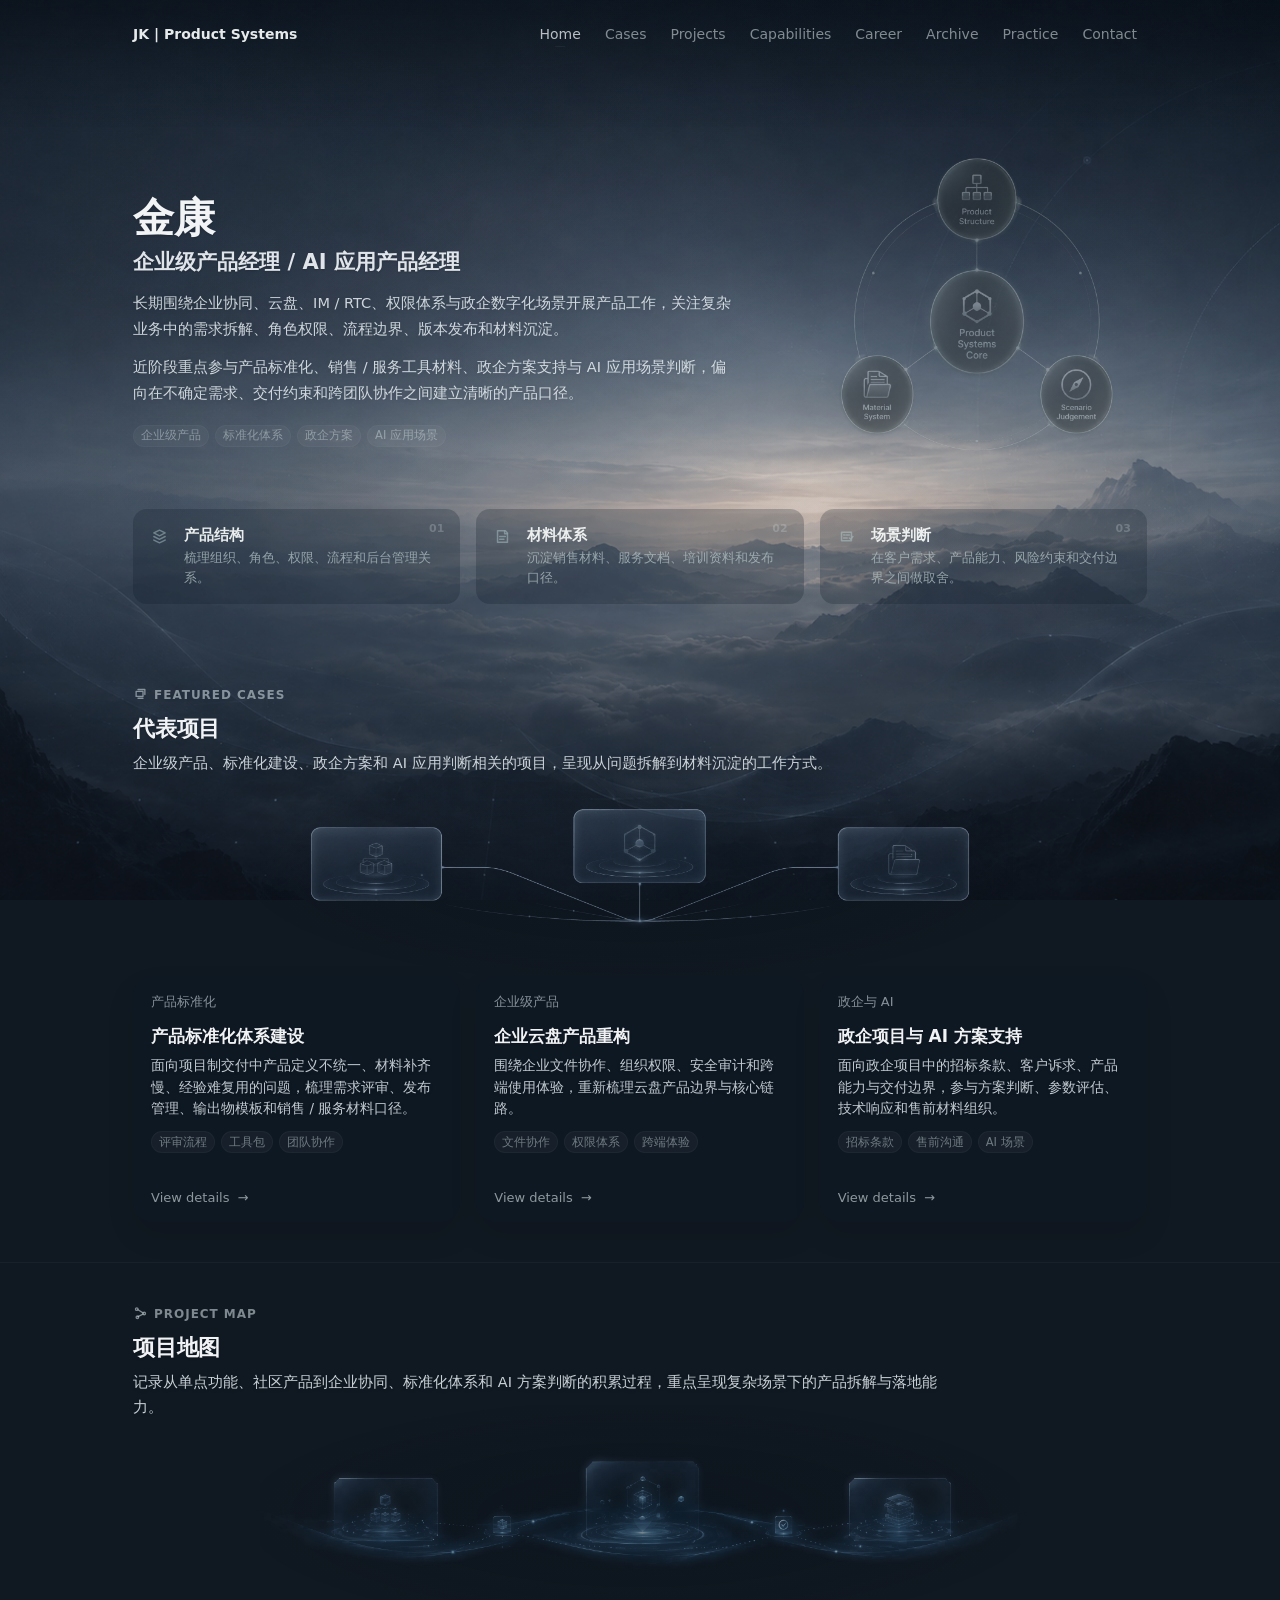
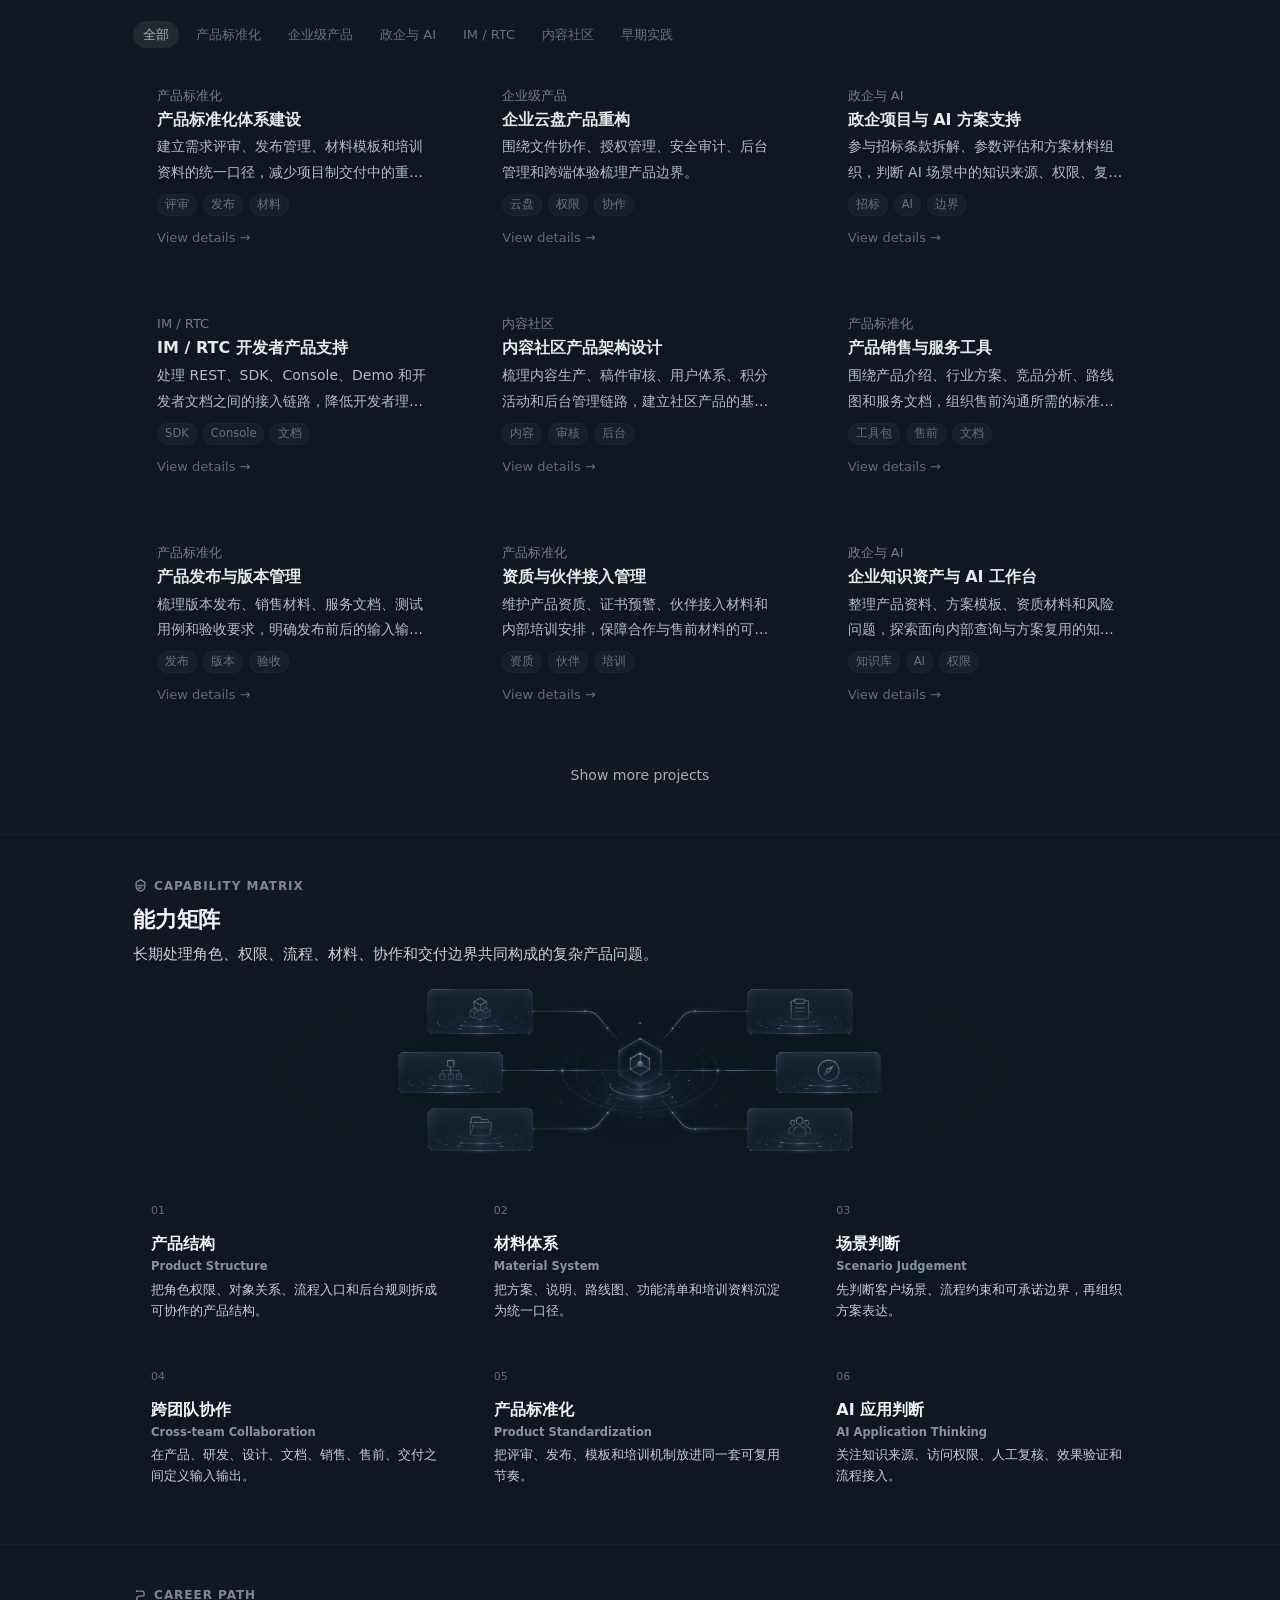
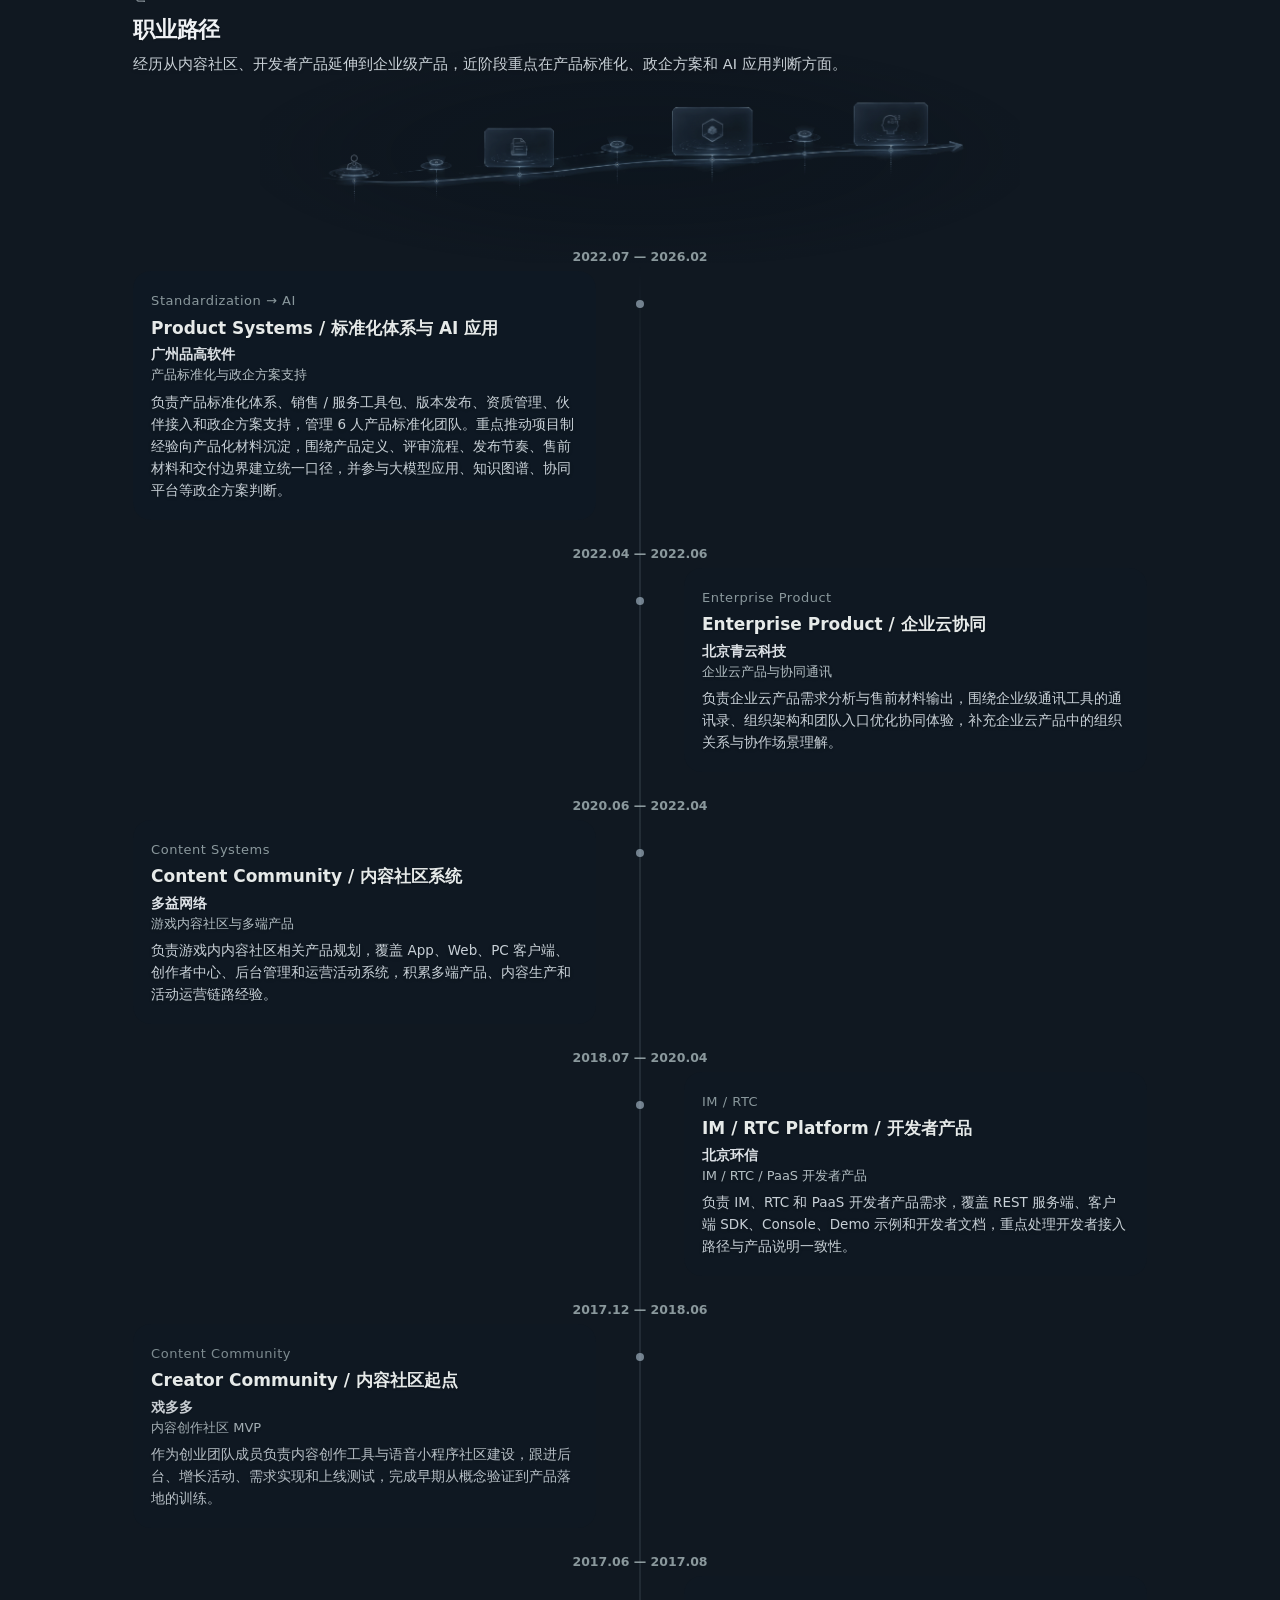
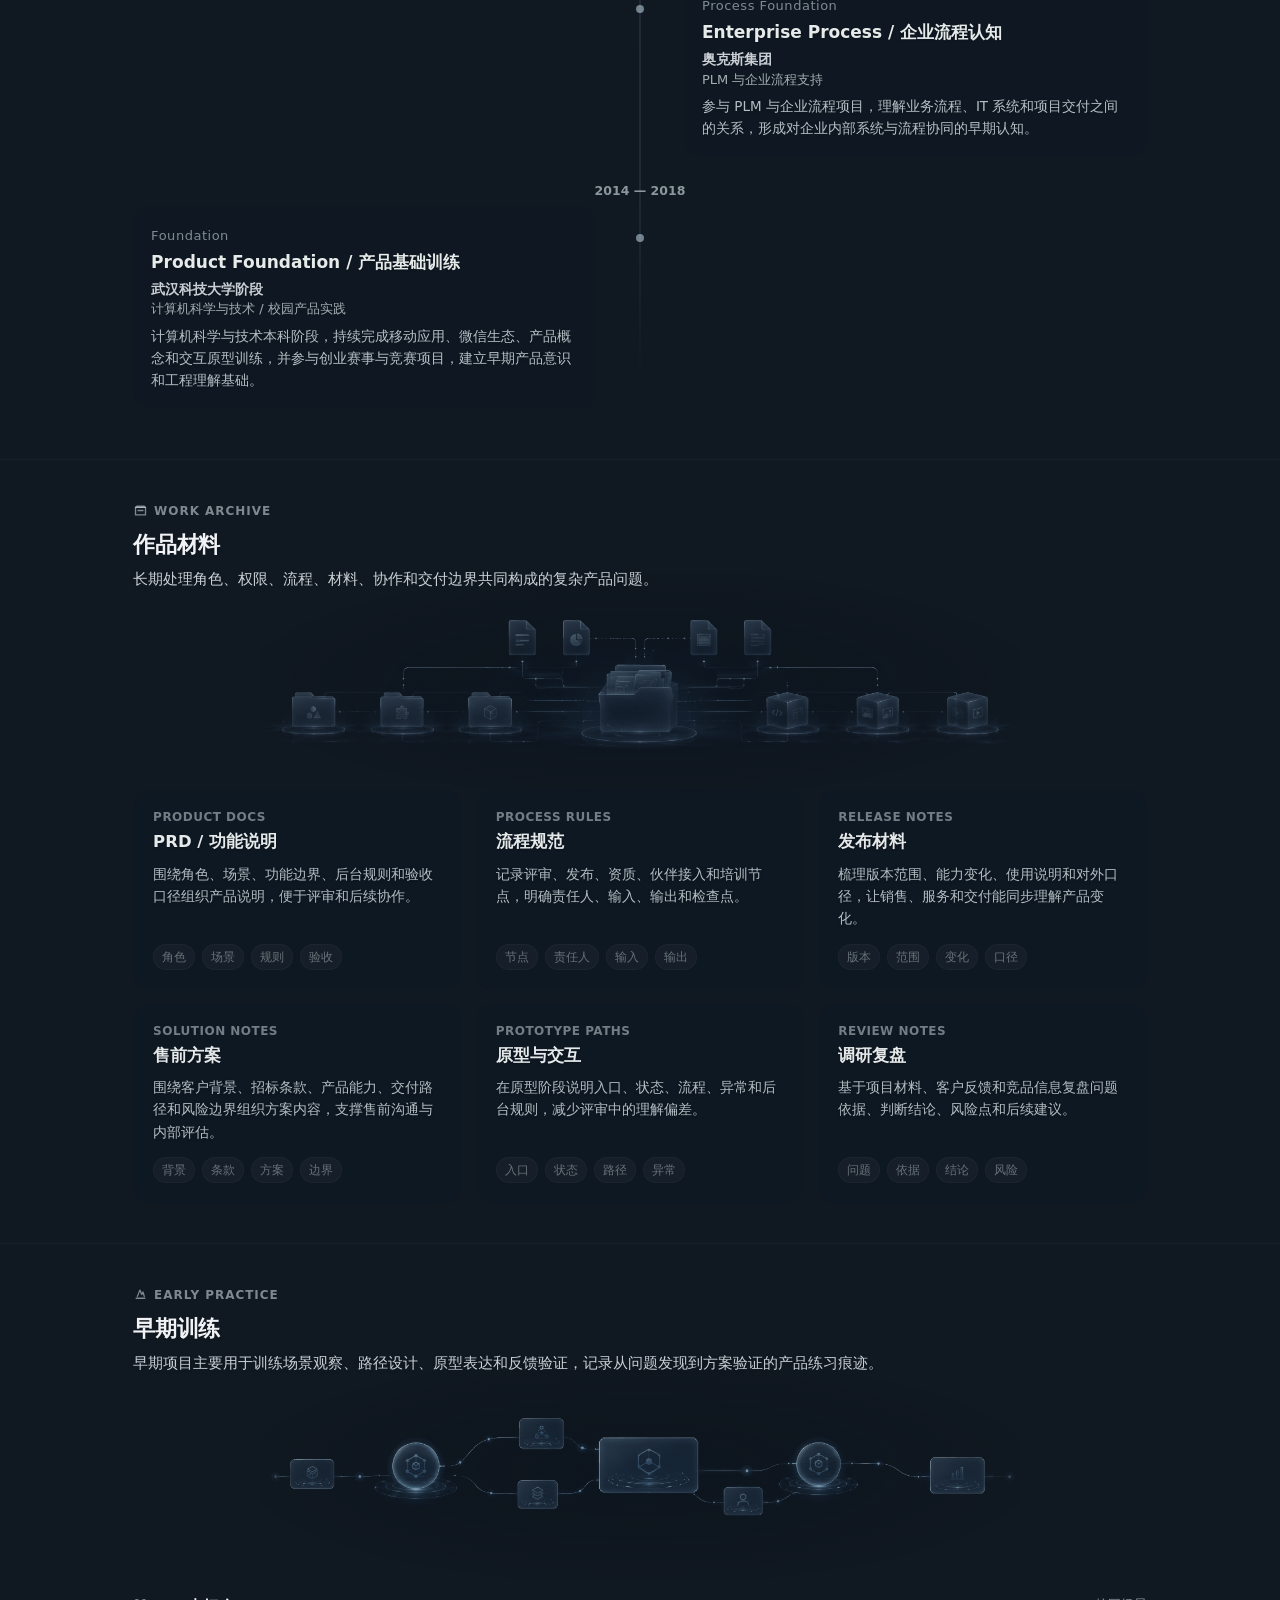
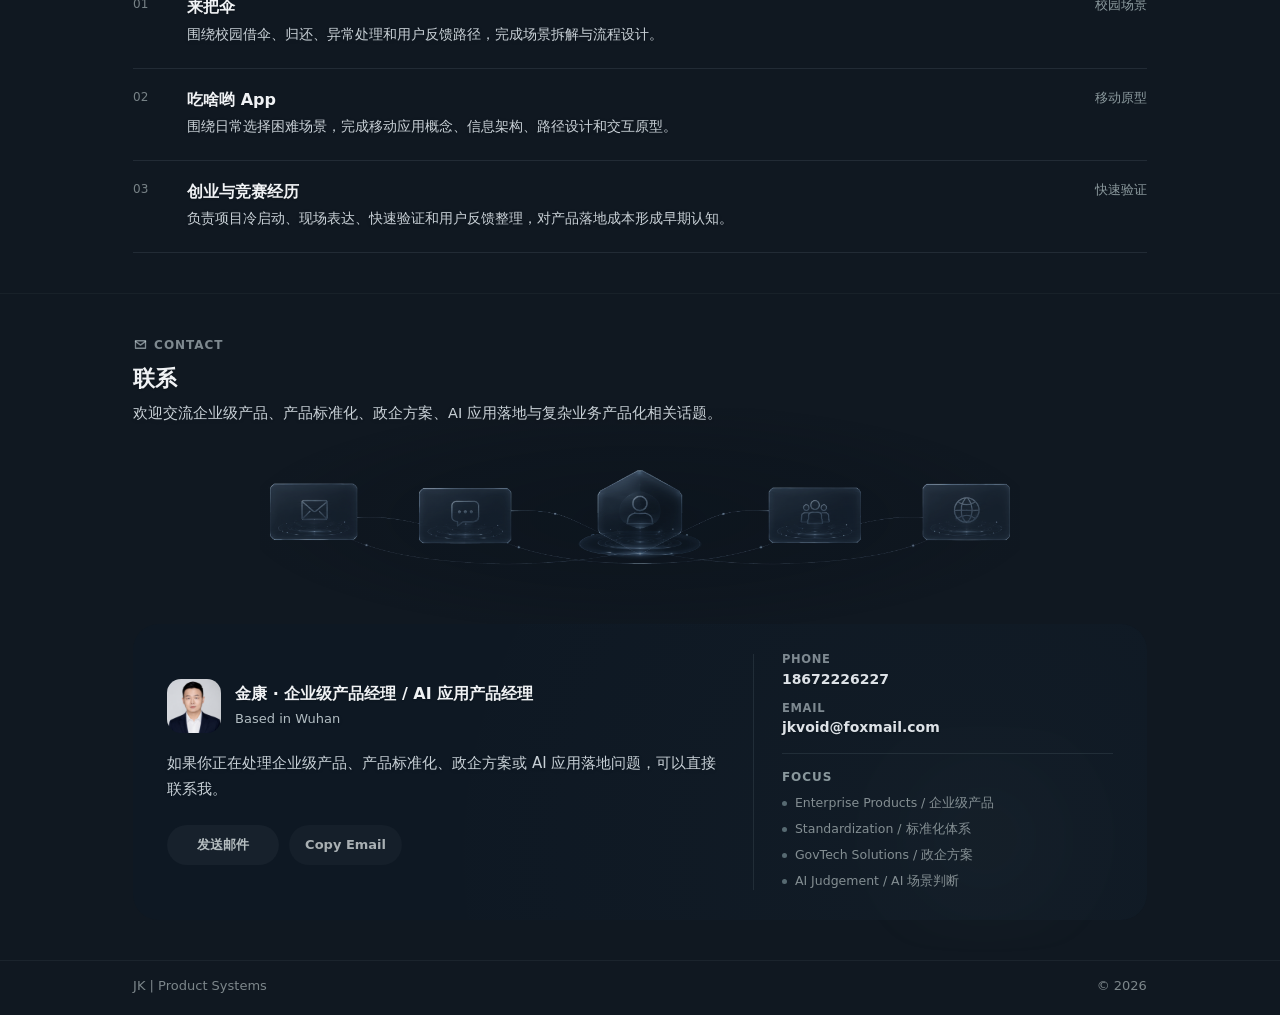
==== commit 7a6b174d: "update portfolio site" ====
--- a/index.html
+++ b/index.html
@@ -29,11 +29,6 @@
 
   <main>
     <section class="page-section hero" aria-labelledby="heroTitle">
-      <div class="home-banner-section">
-        <div class="home-banner">
-          <img class="hero-banner" src="assets/generated/jk_website_assets/home-banner-product-systems.png" width="2172" height="724" alt="产品系统首页横幅图" decoding="async">
-        </div>
-      </div>
       <div class="site-container section-container hero-inner hero-layout home-intro-grid">
         <div class="hero-main hero-content home-intro-copy hero-copy">
           <h1 id="heroTitle" class="hero-name">金康</h1>
@@ -50,10 +45,6 @@
             <span>政企方案</span>
             <span>AI 应用场景</span>
           </div>
-          <div class="hero-actions" aria-label="首屏操作">
-            <a class="hero-button hero-button--primary" href="#cases">查看代表项目</a>
-            <a class="hero-button hero-button--secondary" href="#project-map">浏览项目地图</a>
-          </div>
         </div>
         <div class="hero-stage hero-media" aria-hidden="true">
           <figure class="hero-stage__image-wrap">
@@ -256,6 +247,6 @@
     </div>
   </footer>
 
-  <script src="assets/site.js?v=20260613-final-polish"></script>
+  <script src="assets/site.js?v=20260708-team-size-fix"></script>
 </body>
 </html>
--- a/assets/site.css
+++ b/assets/site.css
@@ -1,13 +1,16 @@
 :root {
   --page-max: 1240px;
   --header-height: 68px;
-  --section-anchor-offset: 96px;
-  --section-padding-top: clamp(64px, 7vw, 88px);
-  --section-padding-bottom: clamp(64px, 7vw, 88px);
+  --section-anchor-offset: 0px;
+  --section-padding-top: clamp(40px, 3vw, 44px);
+  --section-padding-bottom: clamp(40px, 3vw, 44px);
   --section-content-gap: 28px;
   --section-gap: 96px;
   --content-max: 1180px;
   --container-pad: clamp(24px, 4.5vw, 64px);
+  --site-gutter: var(--content-pad);
+  --site-max-width: calc(var(--page-max) + (var(--site-gutter) * 2));
+  --site-edge-gutter: 0px;
   --bg: #F3F1EC;
   --bg-soft: #F8F6F2;
   --surface: rgba(255, 255, 255, 0.9);
@@ -50,7 +53,7 @@
 
 html {
   scroll-behavior: smooth;
-  scroll-padding-top: var(--section-anchor-offset);
+  scroll-padding-top: 0;
 }
 
 section[id],
@@ -179,12 +182,12 @@
 .section-inner,
 .page-shell,
 .nav-shell {
-  width: auto;
-  max-width: var(--page-max);
-  box-sizing: content-box;
+  width: min(calc(100% - (var(--site-edge-gutter) * 2)), var(--site-max-width));
+  max-width: none;
+  box-sizing: border-box;
   margin: 0 auto;
-  padding-left: var(--container-pad);
-  padding-right: var(--container-pad);
+  padding-left: var(--site-gutter);
+  padding-right: var(--site-gutter);
 }
 
 .site-header {
@@ -296,50 +299,14 @@
 .hero {
   position: relative;
   overflow: hidden;
-  min-height: calc(100svh - var(--header-height));
-  padding: 0 0 24px;
+  min-height: auto;
+  padding: 0 0 var(--section-padding-bottom);
 }
 
 main,
 .site-footer {
   position: relative;
   z-index: 2;
-}
-
-.home-banner-section {
-  display: none;
-  position: absolute;
-  top: 0;
-  right: 0;
-  left: 0;
-  z-index: 0;
-  width: 100%;
-  height: clamp(220px, 28vw, 360px);
-  overflow: hidden;
-  pointer-events: none;
-}
-
-.home-banner {
-  width: 100%;
-  height: 100%;
-  margin: 0;
-  overflow: hidden;
-}
-
-.hero-banner {
-  width: 100%;
-  height: 100%;
-  max-height: none;
-  margin: 0;
-  overflow: hidden;
-  border-radius: 0;
-  background: transparent;
-  box-shadow: none;
-  object-fit: cover;
-  object-position: center center;
-  opacity: 0.42;
-  filter: saturate(1) contrast(1.02);
-  mask-image: linear-gradient(180deg, rgba(0, 0, 0, 0.68), rgba(0, 0, 0, 0.24) 48%, transparent 100%);
 }
 
 .section-kicker {
@@ -436,6 +403,10 @@
   background: none;
   box-shadow: none;
   pointer-events: none;
+  user-select: none;
+  -webkit-user-select: none;
+  -webkit-user-drag: none;
+  -webkit-tap-highlight-color: transparent;
 }
 
 .hero-stage::before,
@@ -447,6 +418,10 @@
   display: block;
   width: 100%;
   margin: 0;
+  pointer-events: none;
+  user-select: none;
+  -webkit-user-select: none;
+  -webkit-user-drag: none;
 }
 
 .hero-stage__image,
@@ -460,6 +435,34 @@
   opacity: 0.49;
   filter: saturate(0.26) contrast(0.88) brightness(0.9);
   mix-blend-mode: screen;
+  pointer-events: none;
+  user-select: none;
+  -webkit-user-select: none;
+  -webkit-user-drag: none;
+  -webkit-tap-highlight-color: transparent;
+}
+
+.hero-stage:hover,
+.hero-stage:active,
+.hero-stage:focus,
+.hero-stage:focus-visible,
+.hero-stage:focus-within,
+.hero-stage__image-wrap:hover,
+.hero-stage__image-wrap:active,
+.hero-stage__image-wrap:focus,
+.hero-stage__image-wrap:focus-visible,
+.hero-stage__image-wrap:focus-within,
+.hero-stage__image:hover,
+.hero-stage__image:active,
+.hero-stage__image:focus,
+.hero-stage__image:focus-visible,
+.hero-system-visual:hover,
+.hero-system-visual:active,
+.hero-system-visual:focus,
+.hero-system-visual:focus-visible {
+  outline: 0;
+  background: transparent;
+  box-shadow: none;
 }
 
 .hero h1 {
@@ -523,57 +526,6 @@
   border-color: rgba(104, 121, 112, 0.16);
   background: rgba(237, 236, 232, 0.58);
   color: rgba(89, 92, 89, 0.72);
-}
-
-.hero-actions {
-  display: flex;
-  flex-wrap: wrap;
-  gap: 10px;
-  margin-top: 22px;
-}
-
-.hero-button {
-  display: inline-flex;
-  align-items: center;
-  justify-content: center;
-  min-height: 42px;
-  border: 1px solid transparent;
-  border-radius: 999px;
-  font-size: 14px;
-  font-weight: 620;
-  line-height: 1;
-  padding: 0 18px;
-  transition: transform var(--ease), background var(--ease), border-color var(--ease), color var(--ease), box-shadow var(--ease);
-}
-
-.hero-button:hover,
-.hero-button:focus-visible {
-  outline: none;
-  transform: translateY(-1px);
-}
-
-.hero-button--primary {
-  background: var(--heading);
-  color: #FFFFFF;
-  box-shadow: 0 14px 28px rgba(43, 48, 45, 0.14);
-}
-
-.hero-button--primary:hover,
-.hero-button--primary:focus-visible {
-  background: #1F2521;
-  box-shadow: 0 18px 34px rgba(43, 48, 45, 0.18);
-}
-
-.hero-button--secondary {
-  border-color: rgba(104, 121, 112, 0.22);
-  background: rgba(255, 255, 255, 0.5);
-  color: var(--heading);
-}
-
-.hero-button--secondary:hover,
-.hero-button--secondary:focus-visible {
-  border-color: rgba(104, 121, 112, 0.34);
-  background: rgba(255, 255, 255, 0.78);
 }
 
 .hero-orbit-card {
@@ -1493,56 +1445,6 @@
   line-height: 1.62;
 }
 
-.capability-evidence {
-  position: relative;
-  z-index: 1;
-  display: flex;
-  align-items: center;
-  align-self: flex-start;
-  gap: 0;
-  max-width: 100%;
-  margin-top: 14px;
-  border-top: 1px solid rgba(92, 96, 92, 0.1);
-  background: transparent;
-  color: var(--faint);
-  font-size: 11.5px;
-  font-weight: 400;
-  line-height: 1.35;
-  padding: 10px 0 0;
-  transition: transform var(--ease), border-color var(--ease), background var(--ease), color var(--ease);
-}
-
-.capability-evidence span {
-  display: none;
-}
-
-.capability-evidence strong {
-  overflow: hidden;
-  color: var(--muted);
-  font-weight: 500;
-  text-overflow: ellipsis;
-  white-space: nowrap;
-}
-
-.capability-evidence strong::before {
-  content: "对应：";
-  color: var(--faint);
-  font-weight: 400;
-}
-
-.capability-hover-note {
-  position: relative;
-  z-index: 1;
-  margin-top: 8px;
-  color: var(--muted);
-  font-size: 12.5px;
-  font-weight: 400;
-  line-height: 1.58;
-  opacity: 0.66;
-  transform: translateY(4px);
-  transition: opacity var(--ease), color var(--ease), transform var(--ease);
-}
-
 @media (max-width: 980px) {
   .matrix-section .capability-matrix {
     grid-template-columns: repeat(2, minmax(0, 1fr));
@@ -1584,10 +1486,6 @@
     font-size: 12px;
   }
 
-  .capability-evidence {
-    width: 100%;
-    justify-content: space-between;
-  }
 }
 
 .materials-wall {
@@ -1780,7 +1678,7 @@
 
 .site-container.contact-layout {
   display: block;
-  max-width: 1120px;
+  max-width: none;
 }
 
 .contact-layout .section-heading {
@@ -1808,7 +1706,7 @@
   column-gap: 40px;
   align-items: center;
   width: 100%;
-  max-width: 948px;
+  max-width: none;
   margin-top: 0;
   border: 1px solid rgba(42, 42, 42, 0.08);
   border-radius: 24px;
@@ -2033,7 +1931,9 @@
   right: 0;
   display: flex;
   flex-direction: column;
-  width: min(480px, calc(100vw - 32px));
+  width: clamp(460px, 35vw, 680px);
+  max-width: min(680px, 92vw);
+  flex-basis: clamp(460px, 35vw, 680px);
   height: 100%;
   border-left: 1px solid rgba(42, 42, 42, 0.1);
   background: rgba(255, 255, 255, 0.92);
@@ -2264,10 +2164,6 @@
     padding: 0 0 22px;
   }
 
-  .home-banner {
-    height: 88px;
-  }
-
   .hero h1 {
     font-size: 30px;
   }
@@ -2389,6 +2285,8 @@
     top: auto;
     bottom: 0;
     width: 100%;
+    max-width: none;
+    flex-basis: auto;
     height: min(86vh, 720px);
     border-top: 1px solid rgba(42, 42, 42, 0.1);
     border-left: 0;
@@ -2419,12 +2317,15 @@
 /* Final container reset */
 .site-container,
 .section-container,
-.section-inner {
-  max-width: 1240px;
+.section-inner,
+.nav-shell {
+  width: min(calc(100% - (var(--site-edge-gutter) * 2)), var(--site-max-width));
+  max-width: none;
+  box-sizing: border-box;
   margin-left: auto;
   margin-right: auto;
-  padding-left: clamp(32px, 5.2vw, 88px);
-  padding-right: clamp(32px, 5.2vw, 88px);
+  padding-left: var(--site-gutter);
+  padding-right: var(--site-gutter);
 }
 
 main .site-container,
@@ -2590,10 +2491,6 @@
     padding: 0 10px;
   }
 
-  .home-banner-section {
-    height: 220px;
-  }
-
   .hero-stage .home-intro-visual,
   .hero-stage .home-system-visual {
     width: min(66%, 204px);
@@ -2627,15 +2524,6 @@
     bottom: 28px;
   }
 
-  .hero-actions {
-    gap: 8px;
-  }
-
-  .hero-button {
-    min-height: 40px;
-    padding: 0 15px;
-    font-size: 13.5px;
-  }
 }
 
 @media (max-width: 520px) {
@@ -2664,16 +2552,6 @@
   .hero-lead {
     font-size: 14px;
     line-height: 1.72;
-  }
-
-  .hero-actions {
-    flex-direction: column;
-    align-items: stretch;
-    width: 100%;
-  }
-
-  .hero-button {
-    width: 100%;
   }
 
   .hero-orbit-card {
@@ -3085,7 +2963,7 @@
   position: relative;
   grid-template-columns: minmax(0, 1fr) minmax(280px, 360px);
   column-gap: 34px;
-  max-width: 960px;
+  max-width: none;
   overflow: hidden;
   border-color: rgba(92, 96, 92, 0.12);
   border-radius: 26px;
@@ -3329,7 +3207,6 @@
 }
 
 .nav-links a:focus-visible,
-.hero-button:focus-visible,
 .case-card-action:focus-visible,
 .filter-button:focus-visible,
 .text-button:focus-visible,
@@ -3346,20 +3223,12 @@
 }
 
 @media (max-width: 640px) {
-  .home-banner-section {
-    height: 150px;
-  }
-
   .hero-lead {
     margin-top: 10px;
   }
 
   .hero-keywords {
     margin-top: 14px;
-  }
-
-  .hero-actions {
-    margin-top: 18px;
   }
 
   .hero-stage .home-intro-visual,
@@ -3706,7 +3575,6 @@
 .case-line,
 .project-card p,
 .capability-card .card-body,
-.capability-hover-note,
 .archive-section .material-card p,
 .career-meta span,
 .contact-identity span {
@@ -3742,15 +3610,9 @@
   color: rgba(216, 228, 228, 0.56);
 }
 
-.hero-actions {
-  display: none;
-}
-
-.hero-button--secondary,
 .contact-button,
 .contact-lines a.contact-button,
 .copy-email,
-.hero-button--primary,
 .contact-button--primary,
 .contact-lines a.contact-button--primary {
   border: none;
@@ -3773,8 +3635,6 @@
   color: rgba(232, 240, 240, 0.76);
 }
 
-.hero-button--secondary:hover,
-.hero-button--secondary:focus-visible,
 .contact-button:hover,
 .contact-button:focus-visible,
 .contact-button.is-copied,
@@ -4186,32 +4046,6 @@
   text-shadow: 0 1px 4px rgba(0, 0, 0, 0.1);
 }
 
-.capability-evidence {
-  display: none;
-  margin: 0;
-  padding: 0;
-}
-
-.capability-evidence strong {
-  color: rgba(206, 219, 221, 0.68);
-  font-weight: 450;
-}
-
-.capability-evidence strong::before {
-  content: none;
-}
-
-.capability-card:hover .capability-evidence {
-  border-color: transparent;
-  color: rgba(206, 219, 221, 0.7);
-}
-
-.capability-hover-note {
-  display: none;
-  margin: 0;
-  color: rgba(206, 219, 221, 0.66);
-}
-
 .contact-section::before,
 .contact-glow {
   opacity: 0.12;
@@ -4240,8 +4074,7 @@
 
 .contact-lines,
 .contact-focus,
-.contact-side,
-.capability-evidence {
+.contact-side {
   border-color: rgba(220, 240, 255, 0.085);
 }
 
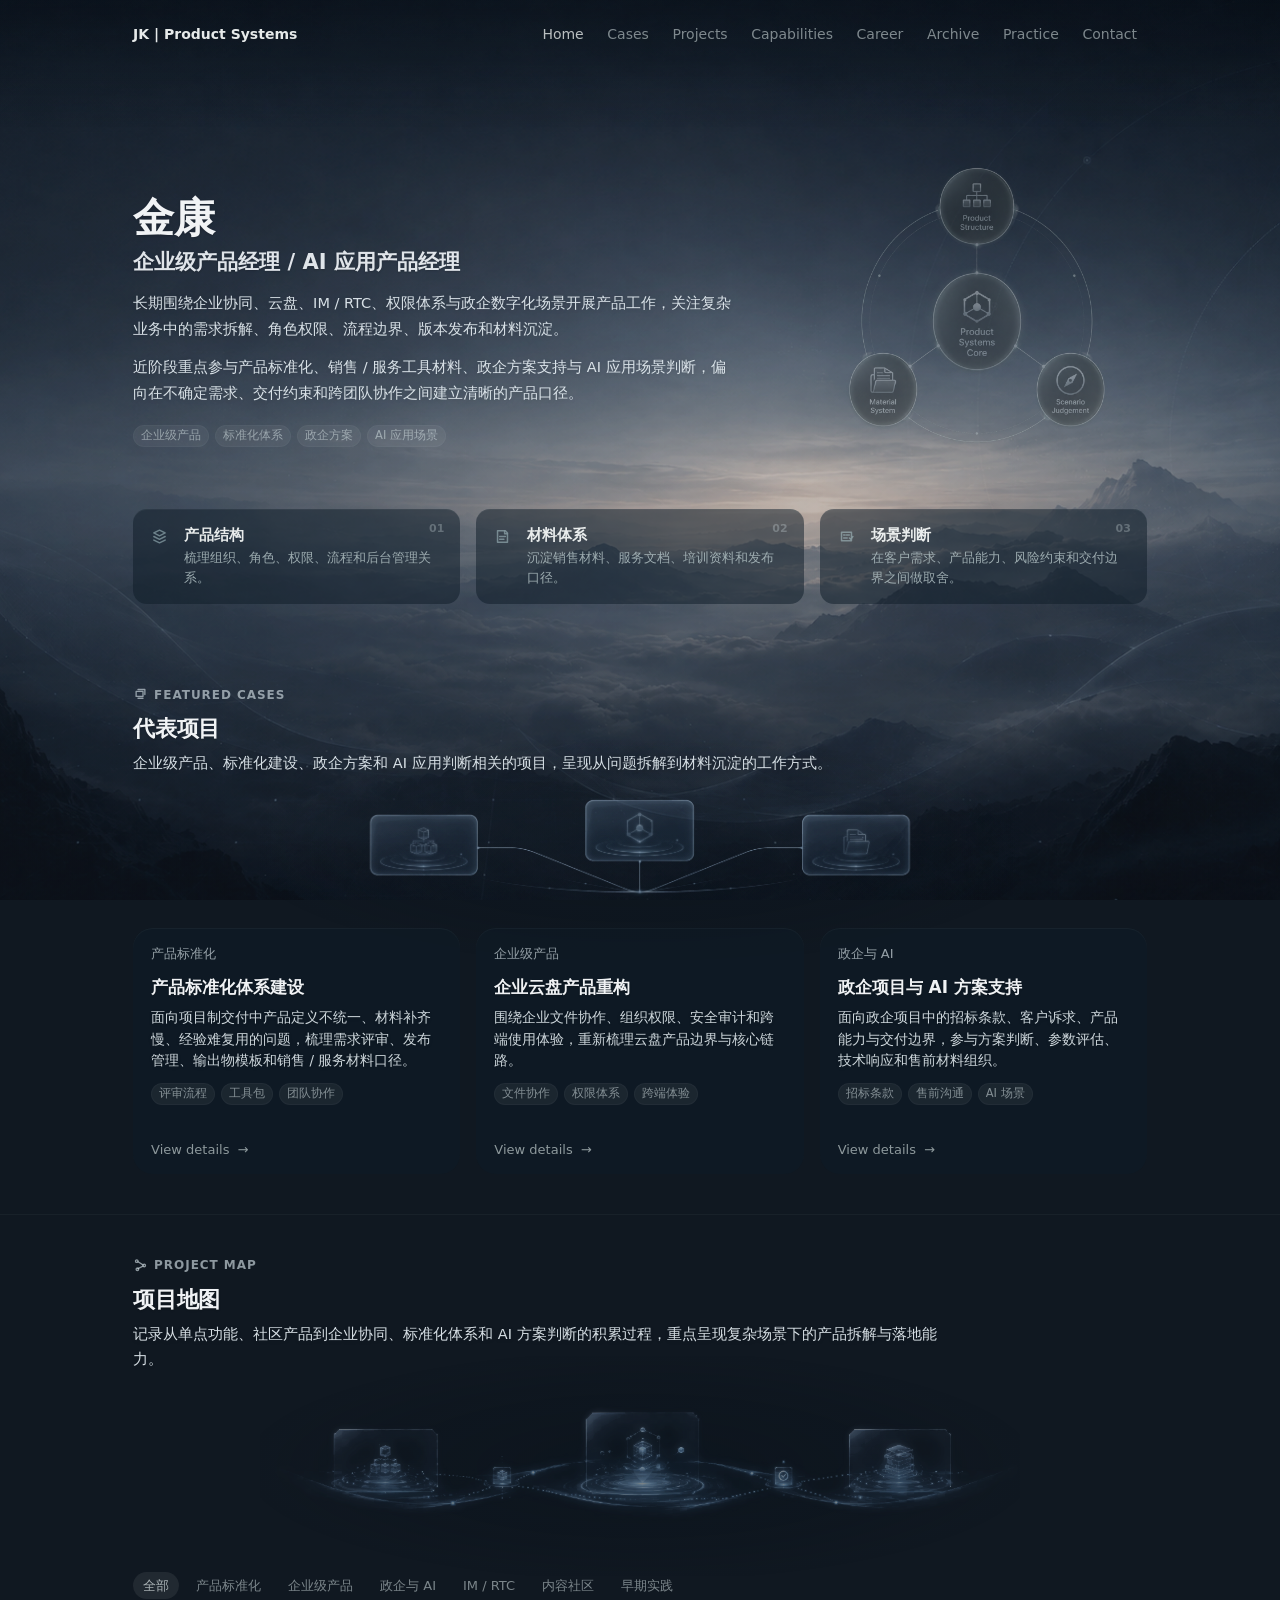
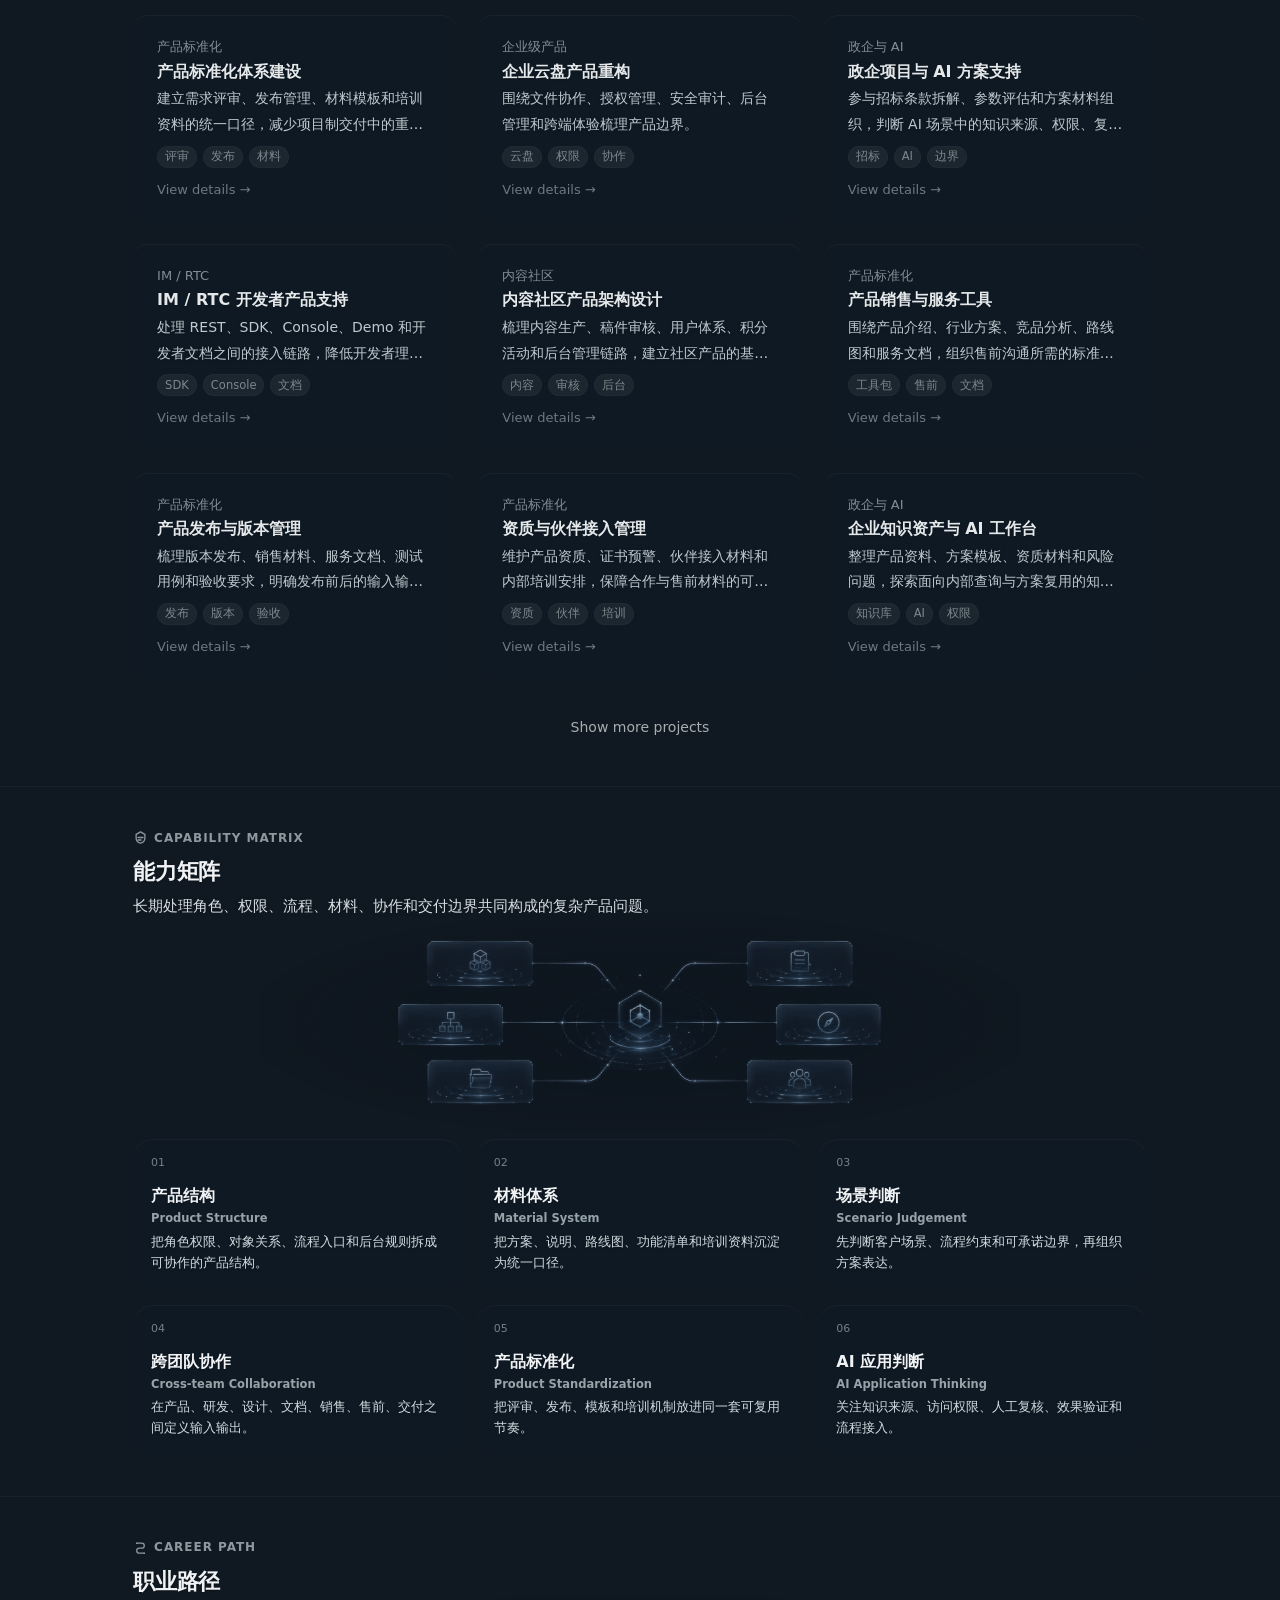
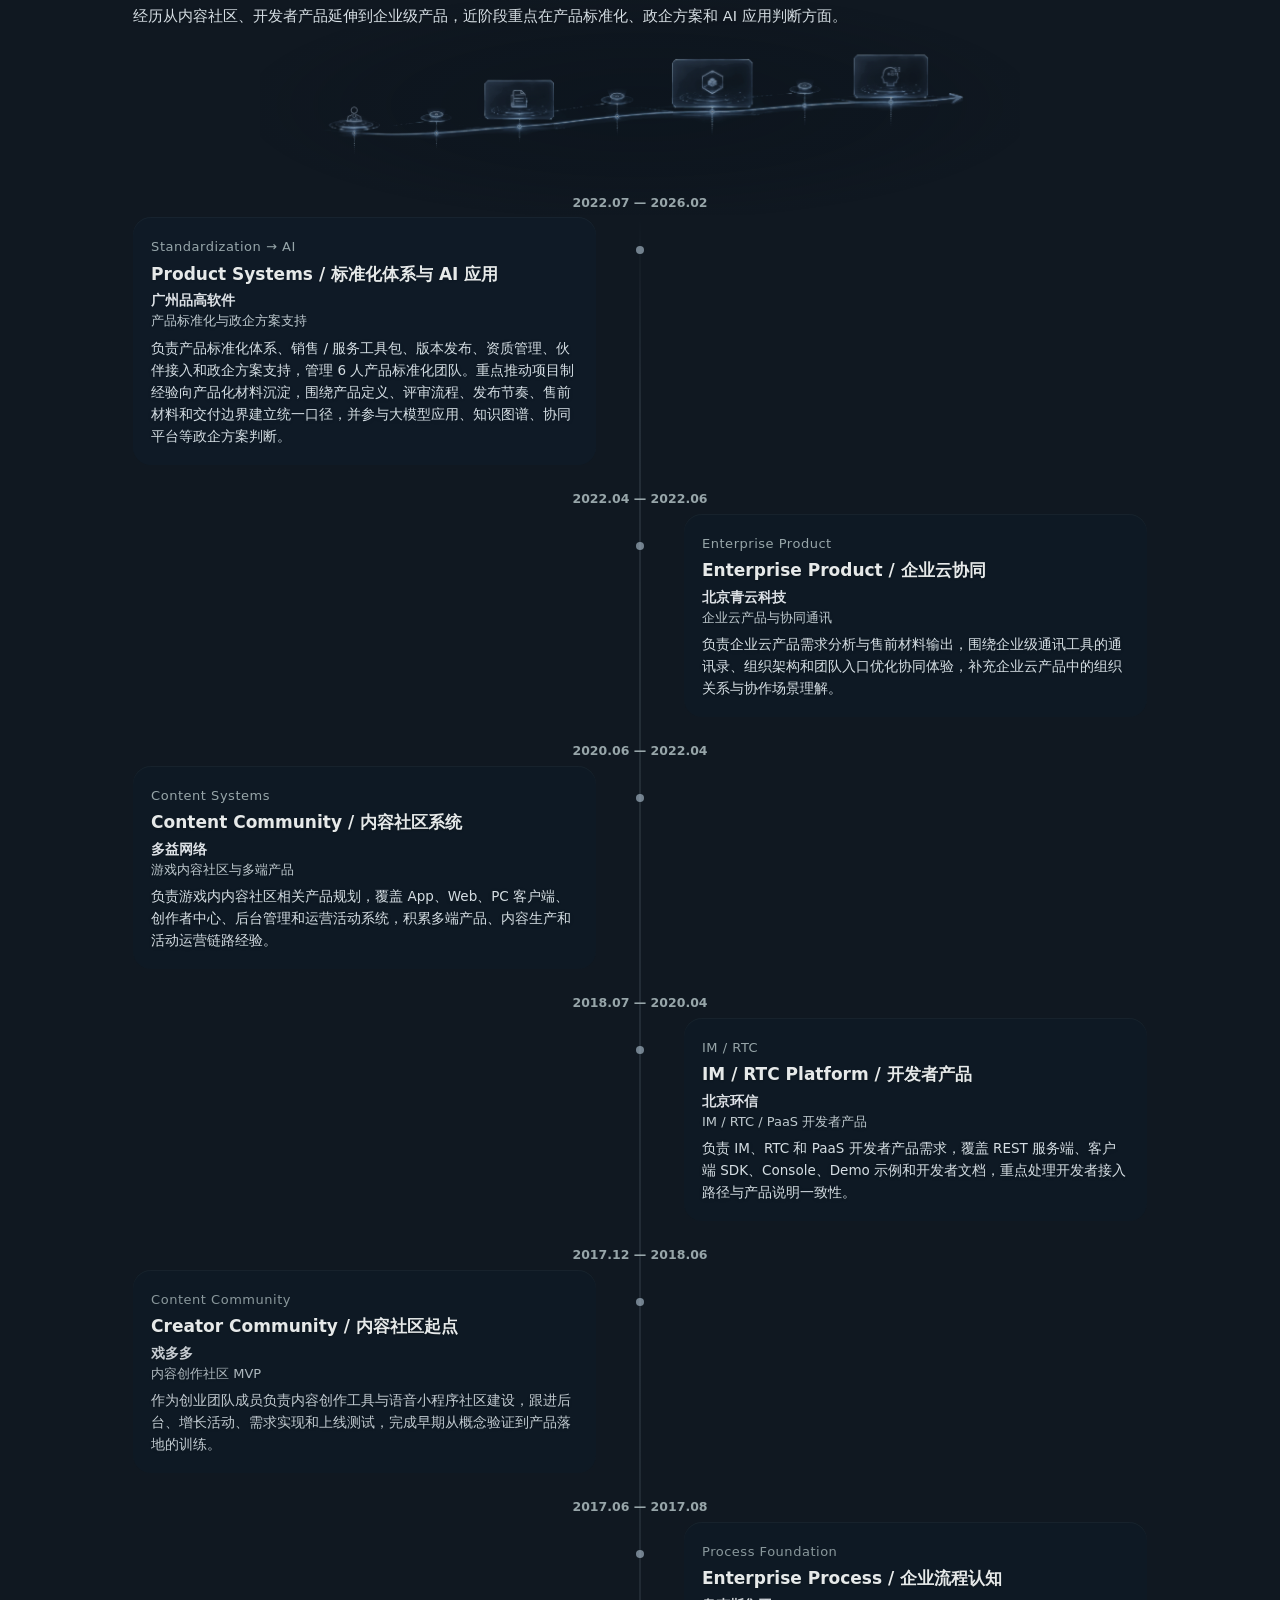
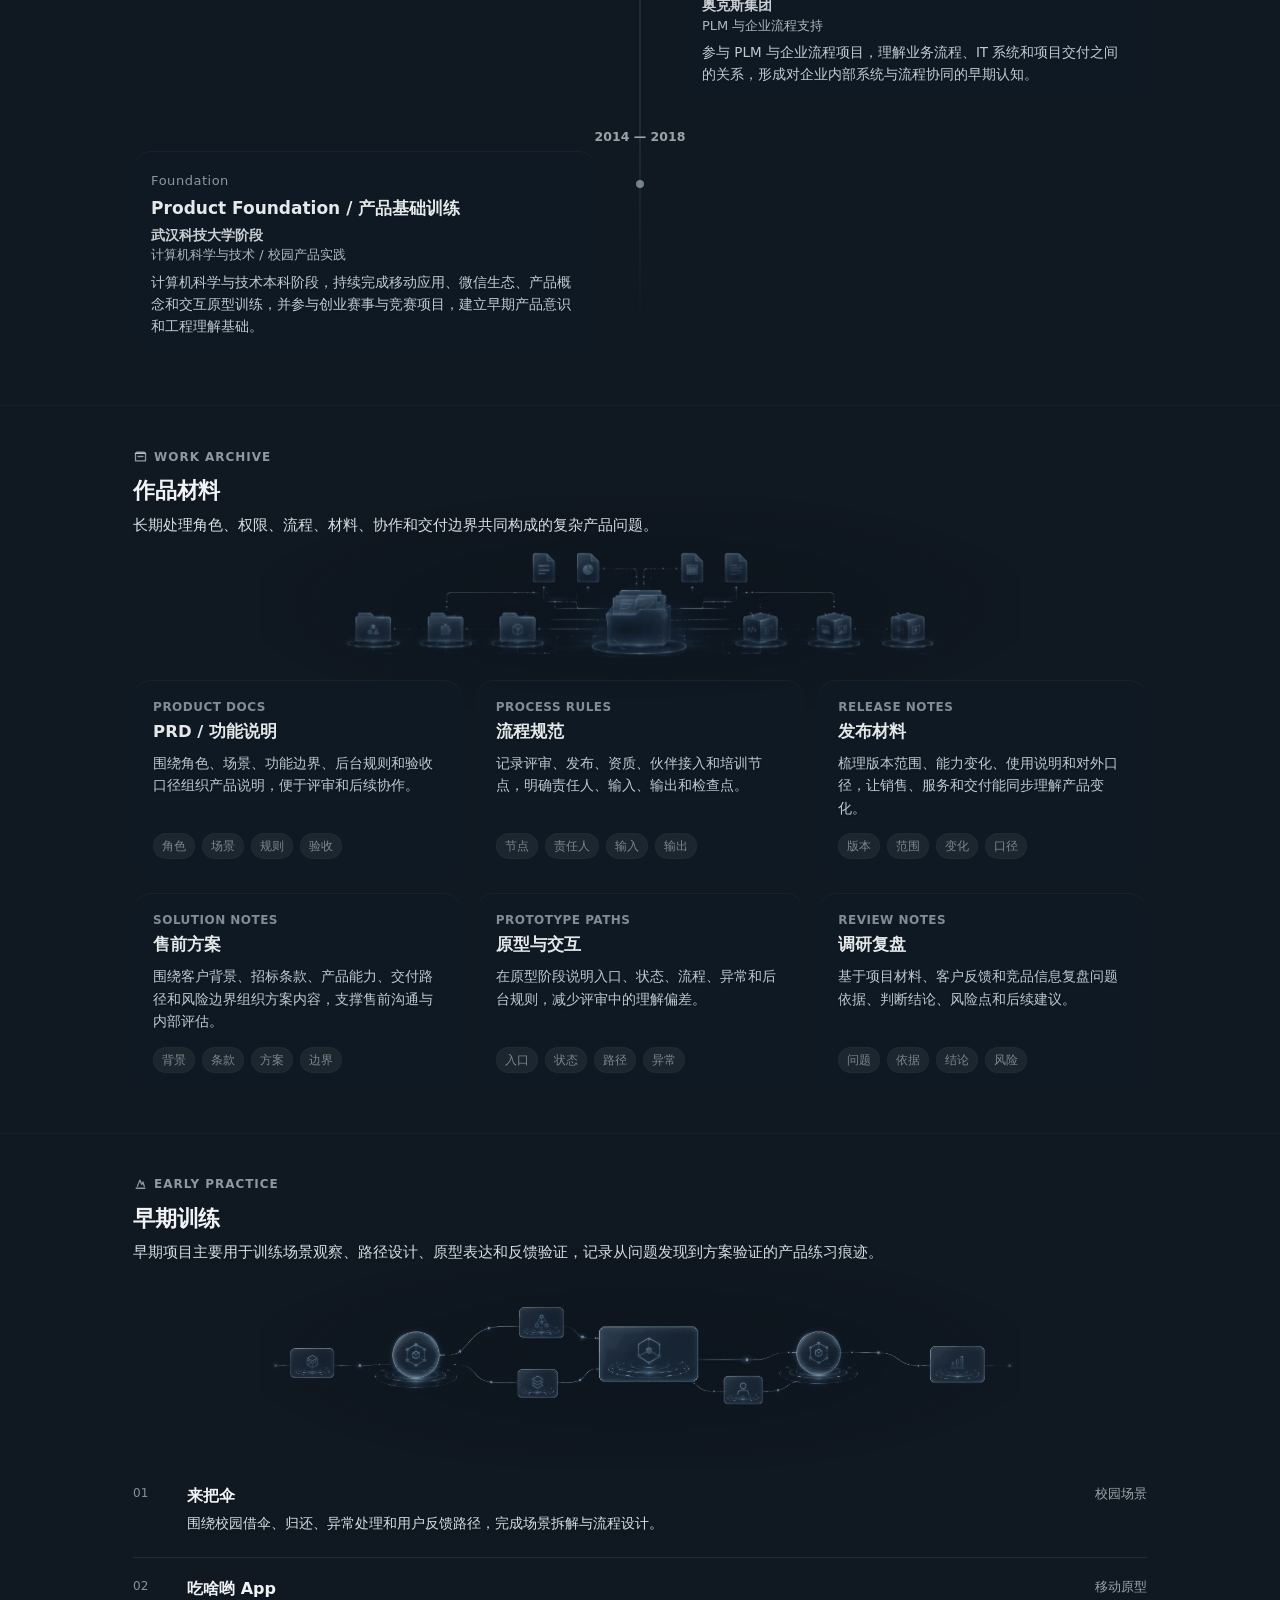
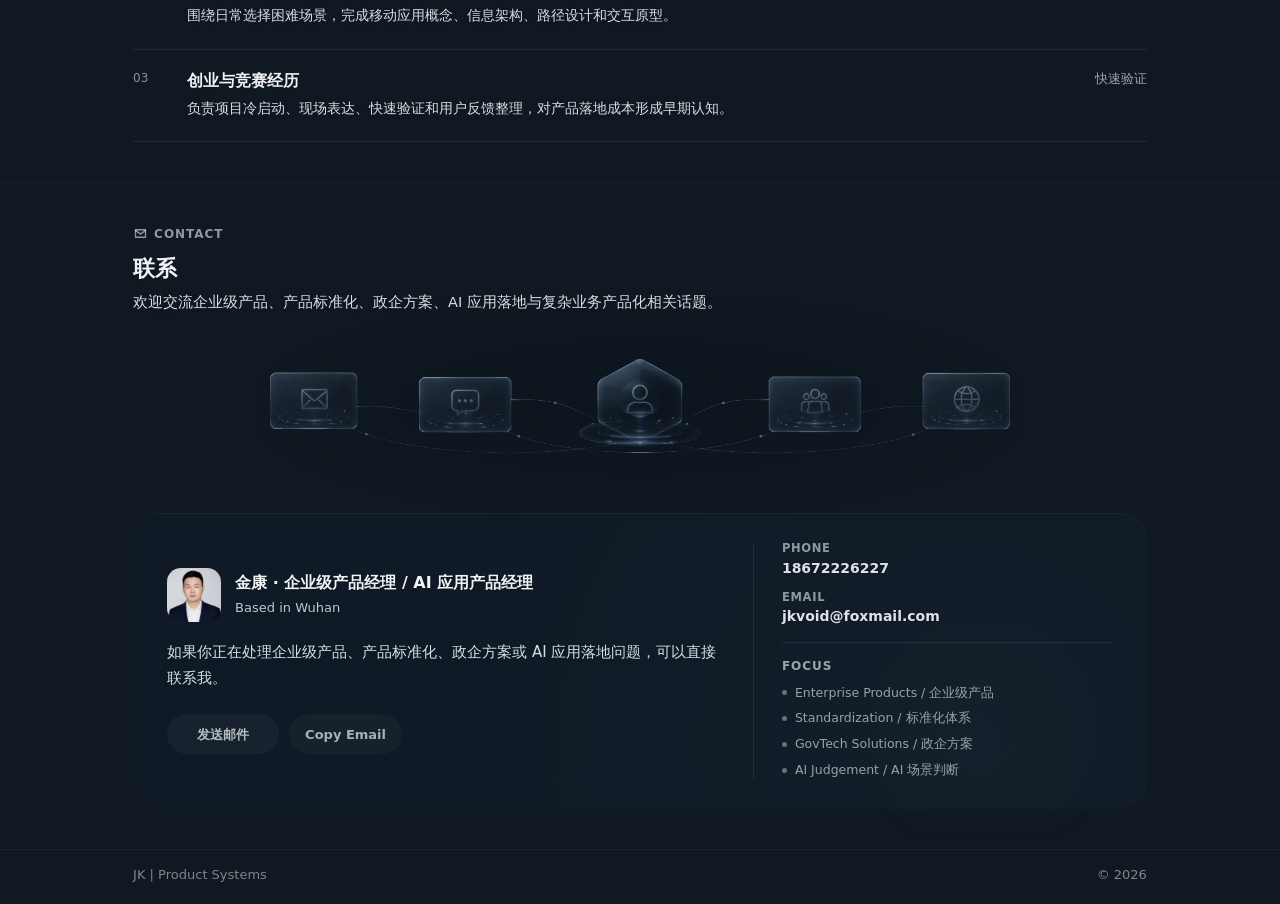
==== commit 498a68a3: "update portfolio site" ====
--- a/index.html
+++ b/index.html
@@ -104,7 +104,7 @@
           <p>企业级产品、标准化建设、政企方案和 AI 应用判断相关的项目，呈现从问题拆解到材料沉淀的工作方式。</p>
         </div>
         <figure class="section-illustration" aria-hidden="true">
-          <img src="assets/images/section-illustrations-final/featured-cases.png" alt="" loading="lazy" decoding="async">
+          <img src="assets/images/section-illustrations-final/featured-cases-optimized.png" alt="" loading="lazy" decoding="async">
         </figure>
         <div class="case-grid cases-grid" id="featuredWork"></div>
       </div>
@@ -124,7 +124,7 @@
           <p>记录从单点功能、社区产品到企业协同、标准化体系和 AI 方案判断的积累过程，重点呈现复杂场景下的产品拆解与落地能力。</p>
         </div>
         <figure class="section-illustration" aria-hidden="true">
-          <img src="assets/images/section-illustrations-final/projects-library.png" alt="" loading="lazy" decoding="async">
+          <img src="assets/images/section-illustrations-final/projects-library-optimized.png" alt="" loading="lazy" decoding="async">
         </figure>
         <div class="map-controls">
           <div class="filter-bar" id="projectFilters" aria-label="项目分类筛选"></div>
@@ -150,7 +150,7 @@
           <p>长期处理角色、权限、流程、材料、协作和交付边界共同构成的复杂产品问题。</p>
         </div>
         <figure class="section-illustration" aria-hidden="true">
-          <img src="assets/images/section-illustrations-final/capability.png" alt="" loading="lazy" decoding="async">
+          <img src="assets/images/section-illustrations-final/capability-optimized.png" alt="" loading="lazy" decoding="async">
         </figure>
         <div class="capability-matrix" id="capabilityMap"></div>
       </div>
@@ -170,7 +170,7 @@
           <p>经历从内容社区、开发者产品延伸到企业级产品，近阶段重点在产品标准化、政企方案和 AI 应用判断方面。</p>
         </div>
         <figure class="section-illustration" aria-hidden="true">
-          <img src="assets/images/section-illustrations-final/career-path.png" alt="" loading="lazy" decoding="async">
+          <img src="assets/images/section-illustrations-final/career-path-optimized.png" alt="" loading="lazy" decoding="async">
         </figure>
         <div class="timeline" id="careerPath"></div>
       </div>
@@ -178,21 +178,23 @@
 
     <section class="page-section section has-large-visual archive-section" id="archive" aria-labelledby="archiveTitle">
       <div class="site-container section-container section-inner">
-        <div class="section-heading">
-          <span class="section-kicker">
-            <svg class="kicker-icon" viewBox="0 0 24 24" aria-hidden="true" focusable="false">
-              <path d="M4 7h16v12H4z"></path>
-              <path d="M6 5h12l2 2H4z"></path>
-              <path d="M8 12h8"></path>
-            </svg>
-            WORK ARCHIVE
-          </span>
-          <h2 id="archiveTitle">作品材料</h2>
-          <p>长期处理角色、权限、流程、材料、协作和交付边界共同构成的复杂产品问题。</p>
-        </div>
-        <figure class="section-illustration" aria-hidden="true">
-          <img src="assets/images/section-illustrations-final/work-archive.png" alt="" loading="lazy" decoding="async">
-        </figure>
+        <div class="archive-header">
+          <div class="section-heading">
+            <span class="section-kicker">
+              <svg class="kicker-icon" viewBox="0 0 24 24" aria-hidden="true" focusable="false">
+                <path d="M4 7h16v12H4z"></path>
+                <path d="M6 5h12l2 2H4z"></path>
+                <path d="M8 12h8"></path>
+              </svg>
+              WORK ARCHIVE
+            </span>
+            <h2 id="archiveTitle">作品材料</h2>
+            <p>长期处理角色、权限、流程、材料、协作和交付边界共同构成的复杂产品问题。</p>
+          </div>
+          <figure class="section-illustration" aria-hidden="true">
+            <img src="assets/images/section-illustrations-final/work-archive-optimized.png" alt="" loading="lazy" decoding="async">
+          </figure>
+        </div>
         <div class="materials-wall archive-grid" id="workArchive"></div>
       </div>
     </section>
@@ -211,7 +213,7 @@
           <p>早期项目主要用于训练场景观察、路径设计、原型表达和反馈验证，记录从问题发现到方案验证的产品练习痕迹。</p>
         </div>
         <figure class="section-illustration" aria-hidden="true">
-          <img src="assets/images/section-illustrations-final/early-practice.png" alt="" loading="lazy" decoding="async">
+          <img src="assets/images/section-illustrations-final/early-practice-optimized.png" alt="" loading="lazy" decoding="async">
         </figure>
         <div class="early-list" id="earlyPractice"></div>
       </div>
@@ -231,7 +233,7 @@
           <p>欢迎交流企业级产品、产品标准化、政企方案、AI 应用落地与复杂业务产品化相关话题。</p>
         </div>
         <figure class="section-illustration" aria-hidden="true">
-          <img src="assets/images/section-illustrations-final/contact.png" alt="" loading="lazy" decoding="async">
+          <img src="assets/images/section-illustrations-final/contact-optimized.png" alt="" loading="lazy" decoding="async">
         </figure>
         <div class="contact-panel">
           <div class="contact-body" id="contactBody"></div>
--- a/assets/site.css
+++ b/assets/site.css
@@ -757,9 +757,15 @@
   opacity: var(--page-visual-opacity);
 }
 
+.cases-section .section-illustration {
+  width: min(100%, 840px);
+  max-height: calc(var(--page-visual-height) * 0.82);
+  margin: 10px auto 12px;
+}
+
 .career-section .section-illustration {
   max-height: calc(var(--page-visual-height-career) * 0.8);
-  margin: 10px auto 14px;
+  margin: 10px auto 10px;
 }
 
 .career-section .section-illustration img {
@@ -776,7 +782,12 @@
   mix-blend-mode: normal;
 }
 
-.archive-section .section-illustration,
+.archive-section .section-illustration {
+  width: 100%;
+  max-height: var(--page-visual-height);
+  margin: 6px auto 0;
+}
+
 .contact-section .section-illustration {
   max-height: var(--page-visual-height);
   margin-top: 14px;
@@ -786,6 +797,18 @@
 .archive-section .section-illustration img,
 .contact-section .section-illustration img {
   opacity: var(--page-visual-opacity-soft);
+}
+
+@media (min-width: 1024px) {
+  .archive-header .section-heading {
+    max-width: 560px;
+  }
+
+  .archive-header .section-illustration {
+    width: 67%;
+    max-width: 820px;
+    margin-top: 4px;
+  }
 }
 
 .map-controls,
@@ -804,13 +827,13 @@
   min-height: 0;
 }
 
-.case-grid {
+.cases-section .case-grid {
   display: grid;
   grid-template-columns: repeat(3, minmax(0, 1fr));
   gap: 16px;
   align-items: stretch;
   isolation: isolate;
-  margin-top: var(--section-content-gap);
+  margin-top: 14px;
 }
 
 .case-card {
@@ -827,9 +850,9 @@
   padding: 18px;
   transform: none;
   transition:
-    transform var(--motion-base) var(--motion-ease),
-    background-color var(--motion-base) var(--motion-ease),
-    opacity var(--motion-base) var(--motion-ease);
+    transform 200ms ease-out,
+    background-color 200ms ease-out,
+    box-shadow 200ms ease-out;
 }
 
 .case-card--primary {
@@ -1093,7 +1116,7 @@
   border-radius: 999px;
   background: transparent;
   box-shadow: none;
-  color: rgba(206, 219, 221, 0.46);
+  color: rgba(206, 219, 221, 0.56);
   font-size: 13px;
   font-weight: 500;
   line-height: 1;
@@ -1108,7 +1131,7 @@
 .filter-button:focus-visible {
   background: rgba(255, 255, 255, 0.012);
   box-shadow: none;
-  color: rgba(226, 236, 236, 0.6);
+  color: rgba(226, 236, 236, 0.64);
   outline: none;
 }
 
@@ -1142,9 +1165,9 @@
   padding: 24px;
   box-shadow: 0 6px 14px rgba(37, 41, 37, 0.04);
   transition:
-    transform var(--motion-base) var(--motion-ease),
-    background-color var(--motion-base) var(--motion-ease),
-    opacity var(--motion-base) var(--motion-ease);
+    transform 200ms ease-out,
+    background-color 200ms ease-out,
+    box-shadow 200ms ease-out;
 }
 
 .project-card h3 {
@@ -1252,9 +1275,9 @@
   box-shadow: 0 8px 16px rgba(37, 41, 37, 0.05);
   padding: 18px;
   transition:
-    transform var(--motion-base) var(--motion-ease),
-    background-color var(--motion-base) var(--motion-ease),
-    opacity var(--motion-base) var(--motion-ease);
+    transform 200ms ease-out,
+    background-color 200ms ease-out,
+    box-shadow 200ms ease-out;
 }
 
 .capability-card::before {
@@ -1505,9 +1528,9 @@
   box-shadow: 0 8px 16px rgba(37, 41, 37, 0.05);
   padding: 24px;
   transition:
-    transform var(--motion-base) var(--motion-ease),
-    background-color var(--motion-base) var(--motion-ease),
-    opacity var(--motion-base) var(--motion-ease);
+    transform 200ms ease-out,
+    background-color 200ms ease-out,
+    box-shadow 200ms ease-out;
 }
 
 .material-card:nth-child(4),
@@ -1600,7 +1623,10 @@
   background: var(--surface);
   box-shadow: 0 8px 16px rgba(37, 41, 37, 0.05);
   padding: 24px;
-  transition: transform var(--ease), background var(--ease), border-color var(--ease), box-shadow var(--ease);
+  transition:
+    transform 200ms ease-out,
+    background-color 200ms ease-out,
+    box-shadow 200ms ease-out;
 }
 
 .timeline-content h3 {
@@ -1870,9 +1896,9 @@
 html.motion-ready .project-card.motion-stagger-item,
 html.motion-ready .material-card.motion-stagger-item,
 html.motion-ready .capability-card.motion-stagger-item {
-  transition-property: transform, background-color, opacity;
-  transition-duration: var(--motion-base);
-  transition-timing-function: var(--motion-ease);
+  transition-property: transform, background-color, box-shadow;
+  transition-duration: 200ms;
+  transition-timing-function: ease-out;
 }
 
 html.motion-ready .motion-reveal:not(.is-visible) {
@@ -2582,7 +2608,7 @@
   display: flex;
   flex-direction: column-reverse;
   gap: 25px;
-  margin-top: 18px;
+  margin-top: 12px;
   padding: 12px 0 10px;
 }
 
@@ -3316,41 +3342,47 @@
   --surface-soft: rgba(14, 27, 41, 0.22);
   --surface-glass: rgba(14, 27, 41, 0.24);
   --tag: rgba(220, 240, 255, 0.024);
-  --tag-text: rgba(216, 226, 226, 0.58);
+  --tag-text: rgba(216, 226, 226, 0.68);
   --ink: rgba(244, 248, 247, 0.94);
   --heading: rgba(232, 238, 238, 0.89);
-  --text: rgba(214, 226, 231, 0.88);
-  --muted: rgba(178, 193, 196, 0.76);
-  --faint: rgba(194, 207, 209, 0.58);
+  --text: rgba(214, 226, 231, 0.94);
+  --muted: rgba(178, 193, 196, 0.84);
+  --faint: rgba(194, 207, 209, 0.66);
   --line: rgba(220, 240, 255, 0.09);
   --line-strong: rgba(220, 240, 255, 0.16);
-  --accent-muted: rgba(176, 204, 208, 0.82);
-  --glass-card-bg: rgba(14, 27, 41, 0.24);
-  --glass-card-bg-strong: rgba(14, 27, 41, 0.27);
-  --glass-card-bg-hover: rgba(14, 27, 41, 0.27);
+  --accent-muted: rgba(176, 204, 208, 0.9);
+  --surface-card: rgba(15, 28, 41, 0.51);
+  --surface-card-strong: rgba(16, 30, 44, 0.55);
+  --surface-card-hover: rgba(17, 31, 45, 0.55);
+  --surface-highlight: rgba(225, 240, 248, 0.04);
+  --surface-shadow: inset 0 1px 0 var(--surface-highlight);
+  --surface-blur: none;
+  --glass-card-bg: var(--surface-card);
+  --glass-card-bg-strong: var(--surface-card-strong);
+  --glass-card-bg-hover: var(--surface-card-hover);
   --glass-border: transparent;
   --glass-border-strong: transparent;
   --glass-border-soft: transparent;
-  --glass-highlight: rgba(255, 255, 255, 0.03);
+  --glass-highlight: var(--surface-highlight);
   --glass-sheen: rgba(255, 255, 255, 0.008);
   --glass-inner-shadow: none;
-  --glass-shadow: none;
-  --glass-shadow-hover: none;
-  --glass-blur: none;
+  --glass-shadow: var(--surface-shadow);
+  --glass-shadow-hover: var(--surface-shadow);
+  --glass-blur: var(--surface-blur);
   --glass-cyan: rgba(126, 190, 204, 0.24);
   --shadow: 0 10px 26px rgba(0, 0, 0, 0.055);
   --shadow-soft: 0 8px 20px rgba(0, 0, 0, 0.045);
   --shadow-glow: 0 12px 28px rgba(92, 126, 142, 0.045);
-  --surface-featured: rgba(14, 27, 41, 0.32);
-  --surface-project: rgba(14, 27, 41, 0.24);
-  --surface-archive: rgba(14, 27, 41, 0.20);
-  --surface-capability: rgba(14, 27, 41, 0.22);
-  --surface-contact: rgba(14, 27, 41, 0.34);
-  --shadow-featured: 0 14px 30px rgba(0, 0, 0, 0.08);
-  --shadow-project: none;
-  --shadow-archive: none;
-  --shadow-capability: none;
-  --shadow-contact: none;
+  --surface-featured: var(--surface-card);
+  --surface-project: var(--surface-card);
+  --surface-archive: var(--surface-card);
+  --surface-capability: var(--surface-card);
+  --surface-contact: var(--surface-card-strong);
+  --shadow-featured: var(--surface-shadow);
+  --shadow-project: var(--surface-shadow);
+  --shadow-archive: var(--surface-shadow);
+  --shadow-capability: var(--surface-shadow);
+  --shadow-contact: var(--surface-shadow);
   --page-visual-height: 156px;
   --page-visual-height-career: 164px;
   --page-visual-height-capability: 176px;
@@ -3359,7 +3391,7 @@
   --page-visual-opacity-capability: 0.68;
   --section-visual-scrim-width: 760px;
   --section-visual-scrim-height: 220px;
-  --tag-bg-soft: rgba(255, 255, 255, 0.035);
+  --tag-bg-soft: rgba(255, 255, 255, 0.055);
   --tag-bg-active: rgba(255, 255, 255, 0.075);
 }
 
@@ -3388,11 +3420,13 @@
 body::after {
   z-index: -1;
   display: block;
-  opacity: 0.72;
-  background:
-    radial-gradient(ellipse at 18% 18%, rgba(180, 210, 230, 0.032), transparent 42%),
-    radial-gradient(ellipse at 82% 28%, rgba(180, 210, 230, 0.024), transparent 46%),
-    radial-gradient(ellipse at 52% 43%, rgba(4, 10, 16, 0.055) 0%, rgba(4, 10, 16, 0.032) 44%, transparent 72%);
+  opacity: 1;
+  background: radial-gradient(
+    ellipse 82% 74% at 50% 46%,
+    rgba(4, 10, 16, 0.12) 0%,
+    rgba(4, 10, 16, 0.095) 52%,
+    rgba(4, 10, 16, 0.075) 100%
+  );
   mask-image: none;
 }
 
@@ -3475,7 +3509,7 @@
   border: 0;
   border-radius: 0;
   background: transparent;
-  color: rgba(218, 229, 229, 0.56);
+  color: rgba(218, 229, 229, 0.55);
   box-shadow: none;
   padding: 0;
   transform: none;
@@ -3507,7 +3541,7 @@
   border: 0;
   border-radius: 0;
   background: transparent;
-  color: rgba(244, 248, 247, 0.7);
+  color: rgba(230, 238, 237, 0.66);
   box-shadow: none;
   outline: none;
 }
@@ -3525,6 +3559,42 @@
 .nav-links a.is-active::after {
   opacity: 0.34;
   transform: translateX(-50%) scaleX(1);
+}
+
+@media (min-width: 1024px) {
+  .hero-stage {
+    display: grid;
+    aspect-ratio: 1122 / 1402;
+    align-items: center;
+    justify-items: center;
+  }
+
+  .hero-stage__image-wrap {
+    width: 94%;
+  }
+
+  .nav-links {
+    gap: 3.6px;
+  }
+
+  .nav-links a:not(.is-active) {
+    color: rgba(218, 229, 229, 0.55);
+  }
+
+  .nav-links a:not(.is-active):hover,
+  .nav-links a:not(.is-active):focus,
+  .nav-links a:not(.is-active):focus-visible {
+    color: rgba(230, 238, 237, 0.66);
+  }
+
+  .nav-links a.is-active {
+    color: rgba(244, 248, 247, 0.74);
+    font-weight: 540;
+  }
+
+  .nav-links a.is-active::after {
+    content: none;
+  }
 }
 
 .hero-main::before {
@@ -3567,7 +3637,7 @@
 .timeline-content p,
 .early-card p,
 .contact-lead {
-  color: rgba(226, 235, 240, 0.88);
+  color: rgba(226, 235, 240, 0.94);
   font-weight: 400;
   text-shadow: 0 1px 5px rgba(0, 0, 0, 0.12);
 }
@@ -3578,7 +3648,7 @@
 .archive-section .material-card p,
 .career-meta span,
 .contact-identity span {
-  color: rgba(220, 231, 235, 0.8);
+  color: rgba(220, 231, 235, 0.86);
   font-weight: 400;
   text-shadow: 0 1px 4px rgba(0, 0, 0, 0.1);
 }
@@ -3589,7 +3659,7 @@
 .material-heading span,
 .career-stage,
 .contact-channel span {
-  color: rgba(207, 218, 224, 0.58);
+  color: rgba(207, 218, 224, 0.66);
 }
 
 .tag,
@@ -3598,7 +3668,7 @@
 .archive-section .structure-list span {
   border: 1px solid rgba(180, 210, 230, 0.036);
   background: var(--tag-bg-soft);
-  color: rgba(206, 219, 221, 0.48);
+  color: rgba(206, 219, 221, 0.58);
   box-shadow: none;
 }
 
@@ -3607,7 +3677,7 @@
 .structure-list span:hover {
   border-color: rgba(180, 210, 230, 0.05);
   background: var(--tag-bg-active);
-  color: rgba(216, 228, 228, 0.56);
+  color: rgba(216, 228, 228, 0.64);
 }
 
 .contact-button,
@@ -3770,7 +3840,16 @@
   border-color: transparent;
   background: var(--glass-card-bg-hover);
   box-shadow: var(--glass-shadow-hover);
+}
+
+.career-section .timeline-content:focus-within {
   transform: translateY(-2px);
+}
+
+.timeline-content:hover,
+.career-section .timeline-item:hover .timeline-content,
+.career-section .timeline-content:hover {
+  transform: translateY(-4px);
 }
 
 .cases-section .case-card {
@@ -3786,12 +3865,12 @@
 
 .cases-section .case-card:hover,
 .cases-section .case-card--primary:hover {
-  background: rgba(14, 27, 41, 0.34);
-  transform: translateY(-2px);
+  background: var(--surface-card-hover);
+  transform: translateY(-4px);
 }
 
 .case-category {
-  color: rgba(207, 218, 224, 0.62);
+  color: rgba(207, 218, 224, 0.7);
 }
 
 .case-body h3 {
@@ -3800,7 +3879,7 @@
 
 .case-line,
 .case-body p:not(.case-line) {
-  color: rgba(226, 235, 240, 0.84);
+  color: rgba(226, 235, 240, 0.9);
 }
 
 .case-card-action {
@@ -3815,12 +3894,12 @@
 
 .project-card:hover,
 .project-card:focus-visible {
-  background: rgba(14, 27, 41, 0.26);
-  transform: translateY(-2px);
+  background: var(--surface-card-hover);
+  transform: translateY(-4px);
 }
 
 .project-card > span {
-  color: rgba(207, 218, 224, 0.52);
+  color: rgba(207, 218, 224, 0.6);
 }
 
 .project-card h3 {
@@ -3830,7 +3909,7 @@
 .project-card .tag {
   border-color: rgba(180, 210, 230, 0.028);
   background: var(--tag-bg-soft);
-  color: rgba(206, 219, 221, 0.44);
+  color: rgba(206, 219, 221, 0.54);
 }
 
 .project-card-action {
@@ -3854,12 +3933,12 @@
 }
 
 .archive-section .material-card:hover {
-  background: var(--surface-archive);
-  transform: translateY(-2px);
+  background: var(--surface-card-hover);
+  transform: translateY(-4px);
 }
 
 .archive-section .material-heading span {
-  color: rgba(207, 218, 224, 0.52);
+  color: rgba(207, 218, 224, 0.6);
 }
 
 .archive-section .material-heading h3 {
@@ -3869,7 +3948,7 @@
 .archive-section .structure-list span {
   border-color: rgba(180, 210, 230, 0.026);
   background: var(--tag-bg-soft);
-  color: rgba(206, 219, 221, 0.44);
+  color: rgba(206, 219, 221, 0.54);
 }
 
 .capability-card,
@@ -3885,8 +3964,8 @@
 }
 
 .capability-card:hover {
-  background: var(--surface-capability);
-  transform: translateY(-2px);
+  background: var(--surface-card-hover);
+  transform: translateY(-4px);
 }
 
 .hero-stage .home-intro-visual,
@@ -4024,7 +4103,7 @@
   min-height: auto;
   border: 0;
   background: transparent;
-  color: rgba(196, 209, 211, 0.46);
+  color: rgba(196, 209, 211, 0.56);
   font-size: 11px;
   font-weight: 500;
   padding: 0;
@@ -4037,11 +4116,11 @@
 
 .capability-card h3 {
   font-size: 11.5px;
-  color: rgba(198, 212, 214, 0.66);
+  color: rgba(198, 212, 214, 0.74);
 }
 
 .capability-card .card-body {
-  color: rgba(226, 235, 240, 0.86);
+  color: rgba(226, 235, 240, 0.92);
   font-size: 13px;
   text-shadow: 0 1px 4px rgba(0, 0, 0, 0.1);
 }
@@ -4063,13 +4142,16 @@
 .map-section .map-controls,
 .matrix-section .capability-matrix,
 .career-section .timeline,
-.archive-section .materials-wall,
 .early-section .early-list {
   margin-top: var(--section-content-gap);
 }
 
+.archive-section .materials-wall {
+  margin-top: 10px;
+}
+
 .career-section .timeline {
-  margin-top: 18px;
+  margin-top: 12px;
 }
 
 .contact-lines,
@@ -4131,6 +4213,20 @@
     width: auto;
     justify-content: flex-start;
     margin-top: auto;
+  }
+
+  @media (hover: none) {
+    .cases-section .case-card:hover,
+    .cases-section .case-card--primary:hover,
+    .project-card:hover,
+    .project-card:focus-visible,
+    .capability-card:hover,
+    .timeline-content:hover,
+    .career-section .timeline-item:hover .timeline-content,
+    .career-section .timeline-content:hover,
+    .archive-section .material-card:hover {
+      transform: none;
+    }
   }
 
   .project-drawer {
